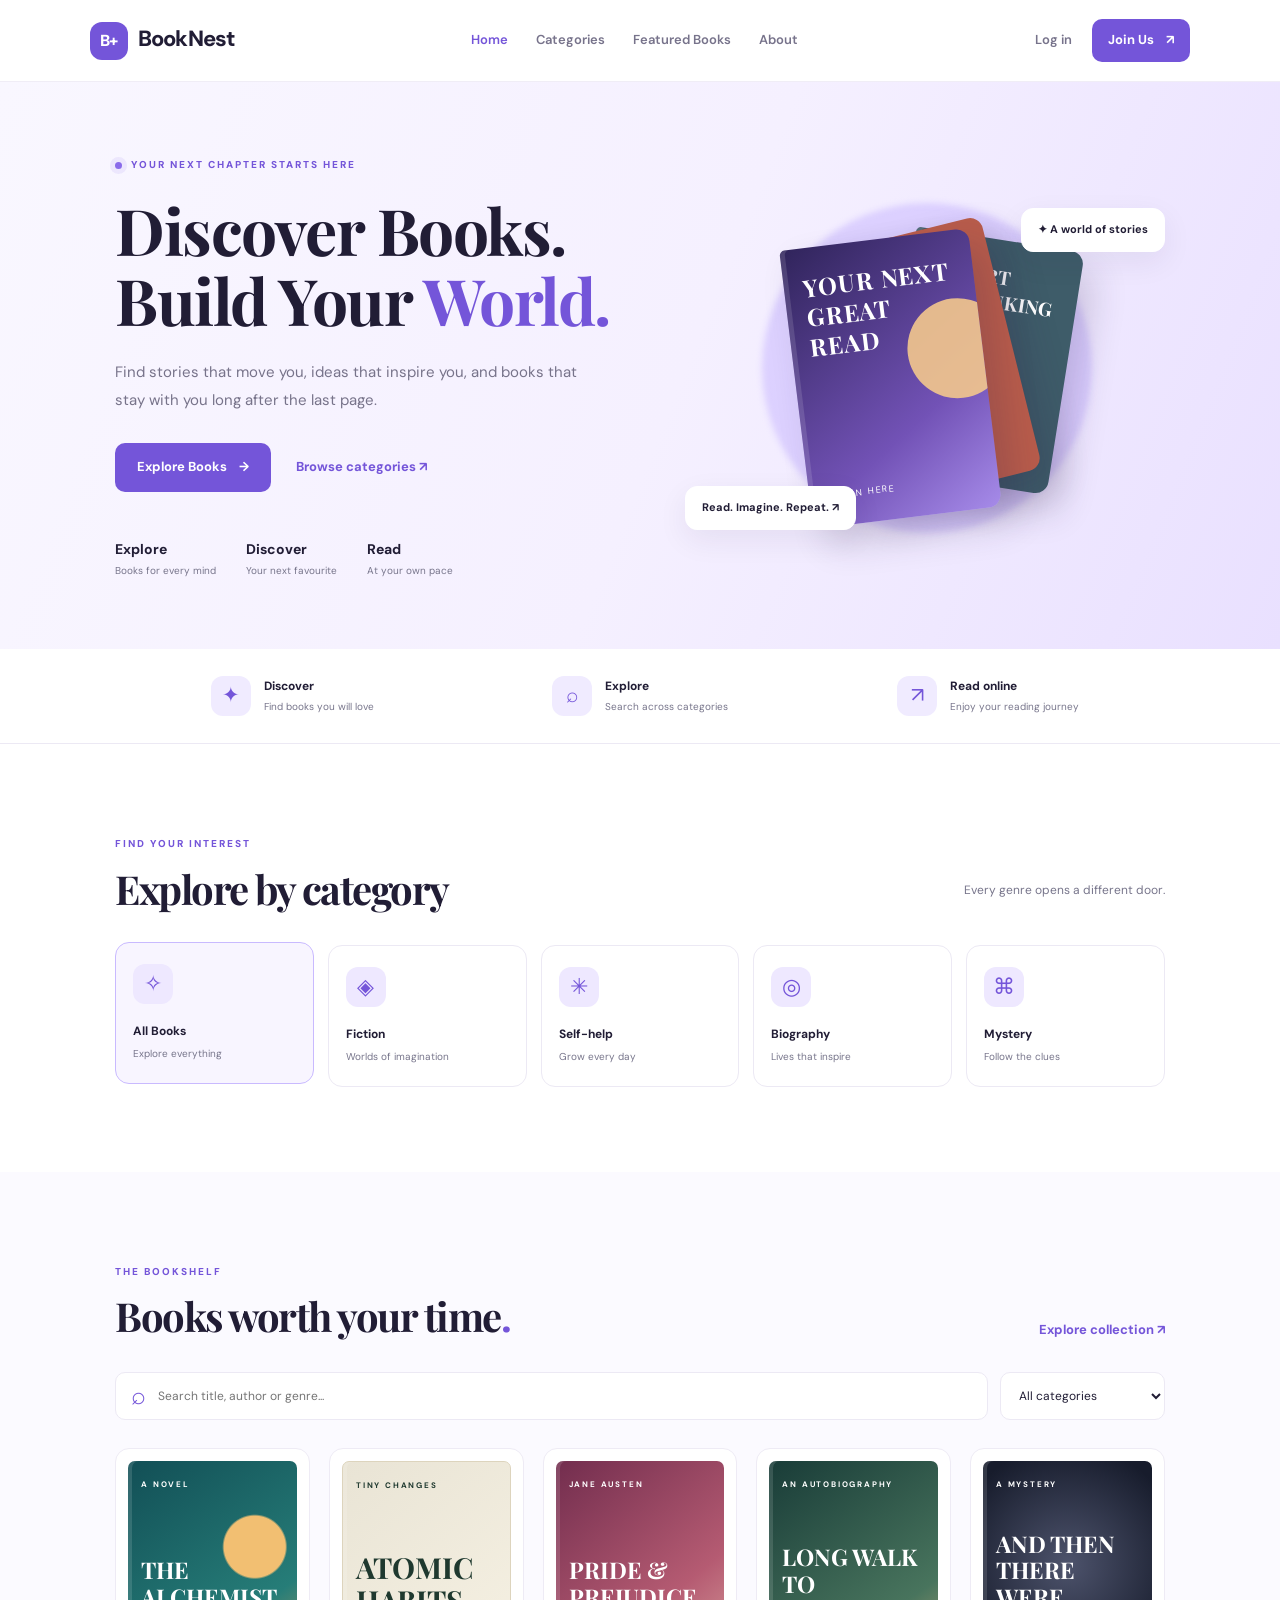
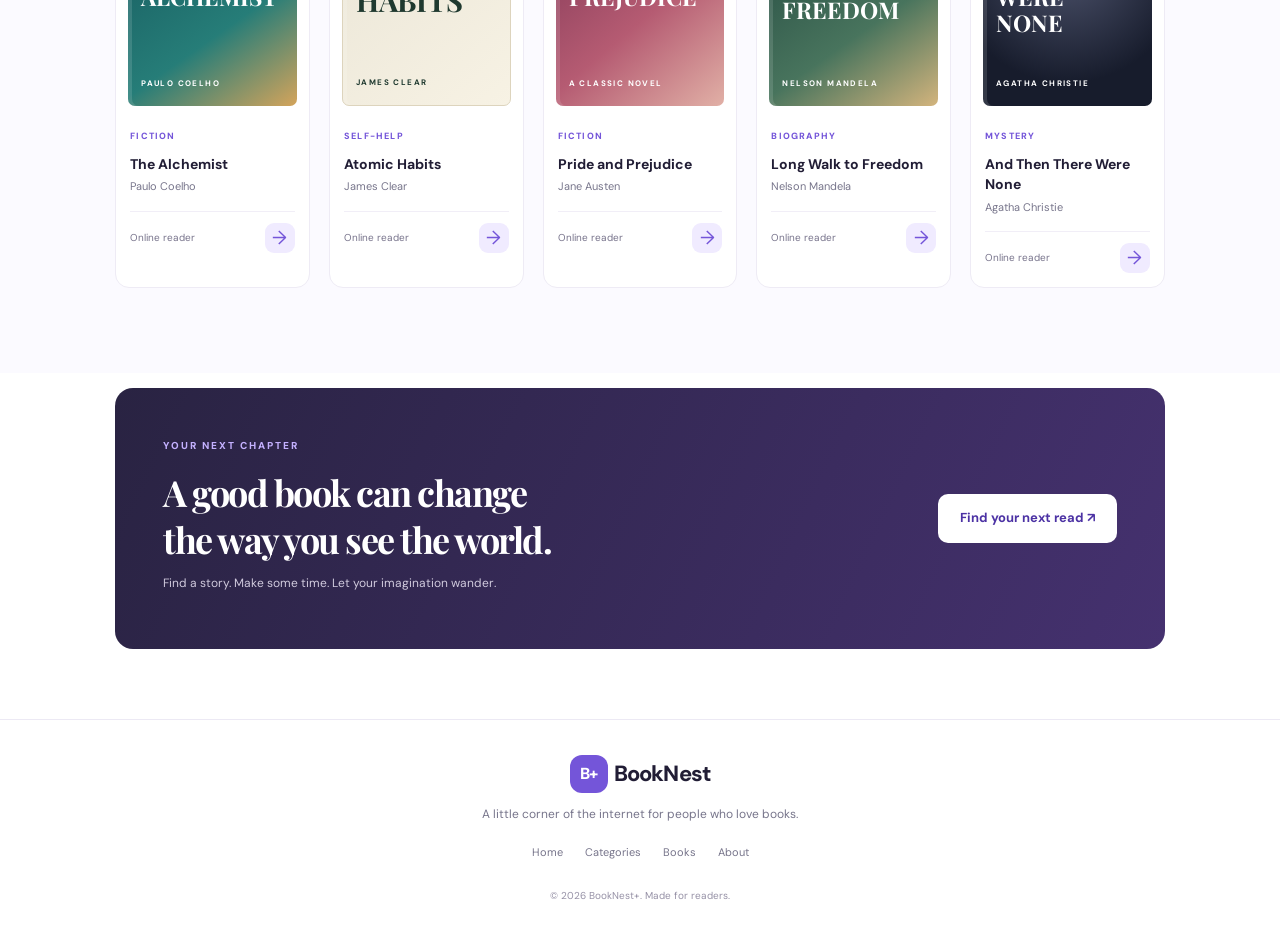
==== index.html @ 343bbf69 "Update BookNest+ homepage and reader feature" ====
<!DOCTYPE html>
<html lang="en">
<head>
  <meta charset="UTF-8">
  <meta name="viewport" content="width=device-width, initial-scale=1.0">
  <title>BookNest+ | Discover Your Next Book</title>
  <meta name="description" content="Discover books, explore categories and start reading with BookNest+.">
  <link rel="preconnect" href="https://fonts.googleapis.com">
  <link rel="preconnect" href="https://fonts.gstatic.com" crossorigin>
  <link href="https://fonts.googleapis.com/css2?family=DM+Sans:wght@400;500;600;700;800&family=Playfair+Display:wght@600;700;800&display=swap" rel="stylesheet">
  <link rel="stylesheet" href="style.css">
  <script src="script.js" defer></script>
</head>
<body>

<header class="navbar">
  <a class="logo" href="index.html"><span>B+</span> BookNest</a>

  <nav class="nav-links">
    <a class="active" href="#home">Home</a>
    <a href="#categories">Categories</a>
    <a href="#featured">Featured Books</a>
    <a href="#about">About</a>
  </nav>

  <div class="nav-actions">
    <a class="login-link" href="login.html">Log in</a>
    <a class="btn btn-small" href="signup.html">Join Us <span>↗</span></a>
  </div>
</header>

<main>
  <section class="hero" id="home">
    <div class="hero-content">
      <div class="eyebrow"><span class="live-dot"></span> YOUR NEXT CHAPTER STARTS HERE</div>

      <h1>Discover Books.<br>Build Your <span>World.</span></h1>

      <p>Find stories that move you, ideas that inspire you, and books that stay with you long after the last page.</p>

      <div class="hero-actions">
        <a href="#featured" class="btn">Explore Books <span>→</span></a>
        <a href="#categories" class="text-link">Browse categories ↗</a>
      </div>

      <div class="hero-stats">
        <div><strong>Explore</strong><small>Books for every mind</small></div>
        <div><strong>Discover</strong><small>Your next favourite</small></div>
        <div><strong>Read</strong><small>At your own pace</small></div>
      </div>
    </div>

    <div class="hero-art">
      <div class="art-glow"></div>
      <div class="floating-note note-top">✦ A world of stories</div>

      <div class="book-stack">
        <div class="cover cover-back">
          <span>THE ART<br>OF THINKING</span>
          <small>Ideas that change everything</small>
        </div>
        <div class="cover cover-middle">
          <span>THE<br>ALCHEMIST</span>
          <small>Paulo Coelho</small>
        </div>
        <div class="cover cover-front">
          <div class="cover-sun"></div>
          <span>YOUR NEXT<br>GREAT READ</span>
          <small>BEGIN HERE</small>
        </div>
      </div>

      <div class="floating-note note-bottom">Read. Imagine. Repeat. ↗</div>
    </div>
  </section>

  <section class="benefits">
    <div><span class="benefit-icon">✦</span><div><strong>Discover</strong><small>Find books you will love</small></div></div>
    <div><span class="benefit-icon">⌕</span><div><strong>Explore</strong><small>Search across categories</small></div></div>
    <div><span class="benefit-icon">↗</span><div><strong>Read online</strong><small>Enjoy your reading journey</small></div></div>
  </section>

  <section class="section categories-section" id="categories">
    <div class="section-heading">
      <div><span class="section-label">FIND YOUR INTEREST</span><h2>Explore by category</h2></div>
      <p>Every genre opens a different door.</p>
    </div>

    <div class="category-grid">
      <button class="category-card selected" data-category="All">
        <span class="category-symbol">✧</span><strong>All Books</strong><small>Explore everything</small>
      </button>
      <button class="category-card" data-category="Fiction">
        <span class="category-symbol">◈</span><strong>Fiction</strong><small>Worlds of imagination</small>
      </button>
      <button class="category-card" data-category="Self-help">
        <span class="category-symbol">✳</span><strong>Self-help</strong><small>Grow every day</small>
      </button>
      <button class="category-card" data-category="Biography">
        <span class="category-symbol">◎</span><strong>Biography</strong><small>Lives that inspire</small>
      </button>
      <button class="category-card" data-category="Mystery">
        <span class="category-symbol">⌘</span><strong>Mystery</strong><small>Follow the clues</small>
      </button>
    </div>
  </section>

  <section class="section featured-section" id="featured">
    <div class="section-heading">
      <div><span class="section-label">THE BOOKSHELF</span><h2>Books worth your time<span class="purple-dot">.</span></h2></div>
      <a class="text-link" href="#featured">Explore collection ↗</a>
    </div>

    <div class="toolbar">
      <label class="search-box">
        <span>⌕</span>
        <input id="bookSearch" type="search" placeholder="Search title, author or genre...">
      </label>
      <select id="categorySelect" aria-label="Filter books by category">
        <option value="All">All categories</option>
        <option value="Fiction">Fiction</option>
        <option value="Self-help">Self-help</option>
        <option value="Biography">Biography</option>
        <option value="Mystery">Mystery</option>
      </select>
    </div>

    <div class="book-grid" id="bookGrid">

      <article class="book-card" data-title="The Alchemist" data-author="Paulo Coelho" data-category="Fiction">
        <a class="book-cover cover-alchemist" href="reader/reader.html?id=alchemist">
          <span class="cover-kicker">A NOVEL</span><span class="cover-title">THE<br>ALCHEMIST</span><span class="cover-author">PAULO COELHO</span>
        </a>
        <div class="book-info"><span class="book-category">FICTION</span><h3>The Alchemist</h3><p>Paulo Coelho</p><div class="book-bottom"><span class="read-label">Online reader</span><a class="read-btn" href="reader/reader.html?id=alchemist" aria-label="Read The Alchemist">→</a></div></div>
      </article>

      <article class="book-card" data-title="Atomic Habits" data-author="James Clear" data-category="Self-help">
        <a class="book-cover cover-atomic" href="reader/reader.html?id=atomic-habits">
          <span class="cover-kicker">TINY CHANGES</span><span class="cover-title">ATOMIC<br>HABITS</span><span class="cover-author">JAMES CLEAR</span>
        </a>
        <div class="book-info"><span class="book-category">SELF-HELP</span><h3>Atomic Habits</h3><p>James Clear</p><div class="book-bottom"><span class="read-label">Online reader</span><a class="read-btn" href="reader/reader.html?id=atomic-habits" aria-label="Read Atomic Habits">→</a></div></div>
      </article>

      <article class="book-card" data-title="Pride and Prejudice" data-author="Jane Austen" data-category="Fiction">
        <a class="book-cover cover-pride" href="reader/reader.html?id=pride-and-prejudice">
          <span class="cover-kicker">JANE AUSTEN</span><span class="cover-title">PRIDE &<br>PREJUDICE</span><span class="cover-author">A CLASSIC NOVEL</span>
        </a>
        <div class="book-info"><span class="book-category">FICTION</span><h3>Pride and Prejudice</h3><p>Jane Austen</p><div class="book-bottom"><span class="read-label">Online reader</span><a class="read-btn" href="reader/reader.html?id=pride-and-prejudice" aria-label="Read Pride and Prejudice">→</a></div></div>
      </article>

      <article class="book-card" data-title="Long Walk to Freedom" data-author="Nelson Mandela" data-category="Biography">
        <a class="book-cover cover-freedom" href="reader/reader.html?id=long-walk-to-freedom">
          <span class="cover-kicker">AN AUTOBIOGRAPHY</span><span class="cover-title">LONG WALK<br>TO FREEDOM</span><span class="cover-author">NELSON MANDELA</span>
        </a>
        <div class="book-info"><span class="book-category">BIOGRAPHY</span><h3>Long Walk to Freedom</h3><p>Nelson Mandela</p><div class="book-bottom"><span class="read-label">Online reader</span><a class="read-btn" href="reader/reader.html?id=long-walk-to-freedom" aria-label="Read Long Walk to Freedom">→</a></div></div>
      </article>

      <article class="book-card" data-title="And Then There Were None" data-author="Agatha Christie" data-category="Mystery">
        <a class="book-cover cover-mystery" href="reader/reader.html?id=and-then-there-were-none">
          <span class="cover-kicker">A MYSTERY</span><span class="cover-title">AND THEN<br>THERE WERE<br>NONE</span><span class="cover-author">AGATHA CHRISTIE</span>
        </a>
        <div class="book-info"><span class="book-category">MYSTERY</span><h3>And Then There Were None</h3><p>Agatha Christie</p><div class="book-bottom"><span class="read-label">Online reader</span><a class="read-btn" href="reader/reader.html?id=and-then-there-were-none" aria-label="Read And Then There Were None">→</a></div></div>
      </article>

    </div>
    <p class="empty-message" id="emptyMessage" hidden>No books found. Try another search.</p>
  </section>

  <section class="cta-section" id="about">
    <div><span class="section-label">YOUR NEXT CHAPTER</span><h2>A good book can change<br>the way you see the world.</h2><p>Find a story. Make some time. Let your imagination wander.</p></div>
    <a href="#featured" class="btn btn-light">Find your next read ↗</a>
  </section>
</main>

<footer class="footer">
  <a class="logo footer-logo" href="index.html"><span>B+</span> BookNest</a>
  <p>A little corner of the internet for people who love books.</p>
  <div class="footer-links"><a href="#home">Home</a><a href="#categories">Categories</a><a href="#featured">Books</a><a href="#about">About</a></div>
  <small>© 2026 BookNest+. Made for readers.</small>
</footer>

</body>
</html>
---- style.css ----
:root {
  --ink: #211d35;
  --muted: #77758b;
  --purple: #7455d9;
  --purple-dark: #4c32a4;
  --lavender: #f0ebff;
  --paper: #fbfaff;
  --white: #fff;
  --line: #ece9f4;
  --navy: #24203e;
}

* { box-sizing: border-box; }
html { scroll-behavior: smooth; scroll-padding-top: 85px; }
body {
  margin: 0;
  font-family: "DM Sans", sans-serif;
  color: var(--ink);
  background: var(--white);
  line-height: 1.6;
}
a { color: inherit; text-decoration: none; }
button, input, select { font: inherit; }
button, a { -webkit-tap-highlight-color: transparent; }

.navbar {
  height: 82px;
  display: flex;
  align-items: center;
  justify-content: space-between;
  padding: 0 7%;
  gap: 24px;
  background: rgba(255,255,255,.96);
  border-bottom: 1px solid #f0edf6;
  position: sticky;
  top: 0;
  z-index: 10;
  backdrop-filter: blur(15px);
}
.logo {
  font-size: 22px;
  font-weight: 800;
  letter-spacing: -.8px;
  white-space: nowrap;
}
.logo span {
  display: inline-grid;
  place-items: center;
  background: var(--purple);
  color: white;
  width: 38px;
  height: 38px;
  border-radius: 12px;
  margin-right: 6px;
  font-size: 16px;
}
.nav-links, .nav-actions { display: flex; align-items: center; gap: 28px; }
.nav-links a, .login-link {
  font-size: 13px;
  color: #77738b;
  font-weight: 600;
  transition: color .2s;
}
.nav-links a:hover, .nav-links a.active, .login-link:hover { color: var(--purple); }
.nav-actions { gap: 20px; }

.btn {
  display: inline-flex;
  align-items: center;
  justify-content: center;
  gap: 12px;
  padding: 14px 22px;
  border: 0;
  border-radius: 10px;
  background: var(--purple);
  color: white;
  font-weight: 700;
  font-size: 13px;
  transition: transform .2s, background .2s, box-shadow .2s;
  cursor: pointer;
}
.btn:hover { background: var(--purple-dark); transform: translateY(-2px); box-shadow: 0 8px 24px #7455d933; }
.btn-small { padding: 11px 16px; }

.hero {
  background: linear-gradient(112deg, #f9f7ff 0%, #f5f0ff 53%, #e9e0ff 100%);
  padding: 75px 9% 70px;
  display: grid;
  grid-template-columns: 1.05fr .95fr;
  align-items: center;
  gap: 50px;
  min-height: 530px;
  overflow: hidden;
}
.hero-content { max-width: 590px; }
.eyebrow, .section-label {
  color: var(--purple);
  font-size: 10px;
  font-weight: 800;
  letter-spacing: 2px;
}
.eyebrow { display: flex; align-items: center; gap: 9px; }
.live-dot { width: 7px; height: 7px; background: #8a6bea; border-radius: 50%; box-shadow: 0 0 0 5px #8a6bea1c; }
h1, h2 { font-family: "Playfair Display", Georgia, serif; letter-spacing: -1.5px; }
.hero h1 { font-size: clamp(42px, 5vw, 68px); line-height: 1.1; margin: 22px 0; }
.hero h1 span { color: var(--purple); }
.hero-content > p { max-width: 470px; color: #77738a; font-size: 15px; line-height: 1.9; }
.hero-actions { display: flex; align-items: center; gap: 25px; margin-top: 28px; flex-wrap: wrap; }
.text-link { color: var(--purple); font-weight: 700; font-size: 13px; }
.text-link:hover { color: var(--purple-dark); }
.hero-stats { display: flex; gap: 30px; margin-top: 46px; }
.hero-stats div { display: flex; flex-direction: column; gap: 3px; }
.hero-stats strong { font-size: 14px; }
.hero-stats small { color: var(--muted); font-size: 10px; }

.hero-art { min-height: 370px; position: relative; display: grid; place-items: center; }
.art-glow { position: absolute; width: 330px; height: 330px; background: #c6b4ff80; border-radius: 50%; filter: blur(3px); }
.book-stack { position: relative; width: 280px; height: 300px; transform: rotate(-4deg); }
.cover {
  position: absolute;
  border-radius: 5px 13px 13px 5px;
  box-shadow: 14px 18px 35px #30204c30, inset 5px 0 #ffffff20;
  display: flex;
  flex-direction: column;
  justify-content: space-between;
  padding: 24px 19px;
  color: white;
  overflow: hidden;
}
.cover-back { background: #3e5c69; width: 170px; height: 245px; top: 24px; left: 110px; transform: rotate(13deg); }
.cover-middle { background: #b85c4b; width: 180px; height: 260px; top: 15px; left: 47px; transform: rotate(-10deg); }
.cover-front {
  background: linear-gradient(145deg,#30245b,#7252b6 65%,#a68be9);
  width: 190px; height: 280px; top: 18px; left: 8px;
  transform: rotate(-3deg);
}
.cover-front span { z-index: 1; font: 700 24px/1.25 "Playfair Display",serif; letter-spacing: 1px; }
.cover-front small { z-index: 1; letter-spacing: 2px; font-size: 8px; }
.cover-middle span, .cover-back span { font: 700 19px/1.3 "Playfair Display",serif; }
.cover small { font-size: 9px; }
.cover-sun { position: absolute; width: 100px; height: 100px; border-radius: 50%; background: #f3c78d; right: -25px; top: 68px; opacity: .9; }
.floating-note { position: absolute; z-index: 2; padding: 12px 16px; background: white; border: 1px solid #ffffff; border-radius: 12px; box-shadow: 0 10px 30px #2c1d4c12; color: var(--ink); font-size: 11px; font-weight: 700; }
.note-top { top: 25px; right: 0; }
.note-bottom { bottom: 23px; left: -5px; }

.benefits { display: grid; grid-template-columns: repeat(3,1fr); padding: 27px 10%; border-bottom: 1px solid var(--line); gap: 20px; }
.benefits > div { display: flex; align-items: center; justify-content: center; gap: 13px; }
.benefit-icon { width: 40px; height: 40px; display: grid; place-items: center; border-radius: 12px; background: var(--lavender); color: var(--purple); font-size: 21px; }
.benefits strong, .benefits small { display: block; }
.benefits strong { font-size: 12px; }
.benefits small { color: var(--muted); font-size: 10px; margin-top: 3px; }

.section { padding: 85px 9%; }
.section-heading { display: flex; justify-content: space-between; align-items: end; gap: 20px; margin-bottom: 32px; }
.section-heading h2 { font-size: clamp(29px, 3.5vw, 40px); line-height: 1.2; margin: 10px 0 0; }
.section-heading > p { color: var(--muted); font-size: 12px; }
.category-grid { display: grid; grid-template-columns: repeat(5,minmax(0,1fr)); gap: 14px; }
.category-card { text-align: left; border: 1px solid var(--line); background: white; padding: 21px 17px; border-radius: 14px; cursor: pointer; transition: .2s; color: var(--ink); }
.category-card:hover, .category-card.selected { border-color: #c9baff; background: #f8f5ff; transform: translateY(-3px); }
.category-symbol { display: grid; place-items: center; width: 40px; height: 40px; border-radius: 12px; background: #eee8ff; color: var(--purple); font-size: 22px; margin-bottom: 18px; }
.category-card strong, .category-card small { display: block; }
.category-card strong { font-size: 12px; }
.category-card small { font-size: 10px; color: var(--muted); margin-top: 5px; }

.featured-section { background: var(--paper); }
.purple-dot { color: var(--purple); }
.toolbar { display: flex; gap: 12px; margin-bottom: 28px; }
.search-box { flex: 1; display: flex; align-items: center; gap: 10px; background: white; border: 1px solid var(--line); border-radius: 10px; padding: 0 15px; min-height: 48px; }
.search-box span { font-size: 25px; color: var(--purple); }
.search-box input { width: 100%; border: 0; outline: none; background: transparent; color: var(--ink); font-size: 12px; }
.toolbar select { min-width: 165px; border: 1px solid var(--line); background: white; border-radius: 10px; padding: 0 14px; color: var(--ink); outline-color: var(--purple); font-size: 12px; }
.book-grid { display: grid; grid-template-columns: repeat(5,minmax(0,1fr)); gap: 19px; }
.book-card { min-width: 0; background: white; border: 1px solid #eeebf5; border-radius: 14px; overflow: hidden; transition: transform .25s, box-shadow .25s; }
.book-card:hover { transform: translateY(-5px); box-shadow: 0 16px 35px #30204c10; }
.book-cover { display: flex; flex-direction: column; justify-content: space-between; height: 245px; margin: 12px 12px 0; border-radius: 7px; padding: 17px 13px; color: white; box-shadow: inset 4px 0 #ffffff20; overflow: hidden; transition: transform .2s; }
.book-cover:hover { transform: scale(1.015); }
.cover-kicker { font-size: 8px; letter-spacing: 1.8px; font-weight: 700; }
.cover-title { font: 700 23px/1.15 "Playfair Display",Georgia,serif; overflow-wrap: anywhere; }
.cover-author { font-size: 8px; letter-spacing: 1.4px; font-weight: 700; }
.cover-alchemist { background: radial-gradient(circle at 75% 35%,#f2bf72 0 15%,transparent 16%),linear-gradient(145deg,#124f56,#267d78 65%,#d4a45b); }
.cover-atomic { background: linear-gradient(140deg,#e9e4d5,#f7f2e4); color: #1f392f; border: 1px solid #ddd4bd; }
.cover-atomic .cover-title { font-size: 29px; }
.cover-pride { background: linear-gradient(140deg,#722d4e,#b55b72 60%,#e1b0a6); }
.cover-freedom { background: linear-gradient(145deg,#193c38,#48745d 65%,#d3b47d); }
.cover-mystery { background: radial-gradient(circle at 50% 42%,#4d536c,#171c2c 72%); }
.book-info { padding: 15px 14px 14px; }
.book-category { color: var(--purple); font-size: 9px; font-weight: 800; letter-spacing: 1.2px; }
.book-info h3 { font-size: 14px; line-height: 1.45; margin: 7px 0 4px; overflow-wrap: anywhere; }
.book-info > p { color: var(--muted); font-size: 11px; margin: 0; }
.book-bottom { display: flex; align-items: center; justify-content: space-between; border-top: 1px solid #f1eef7; margin-top: 15px; padding-top: 11px; gap: 4px; }
.read-label { color: #77738b; font-size: 10px; }
.read-btn { display: grid; place-items: center; width: 30px; height: 30px; border-radius: 9px; background: var(--lavender); color: var(--purple); font-size: 19px; transition: .2s; }
.read-btn:hover { color: white; background: var(--purple); }
.empty-message { text-align: center; color: var(--muted); padding: 35px; }

.cta-section { margin: 15px 9% 70px; padding: 43px 48px; border-radius: 18px; background: linear-gradient(115deg,#292342,#45316f); color: white; display: flex; justify-content: space-between; align-items: center; gap: 25px; }
.cta-section .section-label { color: #c4b1ff; }
.cta-section h2 { font-size: clamp(26px,3vw,36px); line-height: 1.3; margin: 12px 0; }
.cta-section p { color: #d0cadd; font-size: 12px; }
.btn-light { background: white; color: var(--purple-dark); white-space: nowrap; }
.btn-light:hover { background: #eee8ff; color: var(--purple-dark); }

.footer { text-align: center; padding: 35px 7% 25px; border-top: 1px solid var(--line); }
.footer-logo { display: inline-flex; align-items: center; }
.footer p { color: var(--muted); font-size: 12px; }
.footer-links { display: flex; justify-content: center; gap: 22px; flex-wrap: wrap; margin: 20px 0; }
.footer-links a { font-size: 11px; color: var(--muted); }
.footer-links a:hover { color: var(--purple); }
.footer > small { font-size: 10px; color: #9691a6; }

@media (max-width: 1050px) {
  .navbar { padding: 0 4%; }
  .nav-links { gap: 14px; }
  .hero { padding-left: 6%; padding-right: 6%; }
  .section { padding-left: 6%; padding-right: 6%; }
  .book-grid { grid-template-columns: repeat(3,minmax(0,1fr)); }
  .category-grid { grid-template-columns: repeat(3,minmax(0,1fr)); }
}
@media (max-width: 700px) {
  .navbar { min-height: 70px; height: auto; padding: 13px 5%; flex-wrap: wrap; gap: 12px; }
  .logo { font-size: 19px; }
  .logo span { width: 32px; height: 32px; }
  .nav-links { order: 3; width: 100%; overflow-x: auto; gap: 20px; padding: 5px 0; }
  .nav-links a { white-space: nowrap; font-size: 12px; }
  .nav-actions { margin-left: auto; gap: 12px; }
  .login-link { font-size: 12px; }
  .btn-small { padding: 9px 12px; }
  .hero { grid-template-columns: 1fr; padding: 53px 6% 38px; gap: 10px; }
  .hero h1 { font-size: clamp(42px,11vw,59px); }
  .hero-content > p { font-size: 14px; }
  .hero-stats { gap: 20px; margin-top: 34px; }
  .hero-stats small { max-width: 100px; }
  .hero-art { min-height: 320px; }
  .book-stack { transform: scale(.88) rotate(-4deg); }
  .note-top { right: 0; }
  .benefits { grid-template-columns: 1fr; padding: 23px 8%; gap: 17px; }
  .benefits > div { justify-content: flex-start; }
  .section { padding: 57px 5%; }
  .section-heading { align-items: flex-start; flex-direction: column; gap: 10px; }
  .section-heading h2 { font-size: 31px; }
  .category-grid { grid-template-columns: repeat(2,minmax(0,1fr)); gap: 10px; }
  .category-card { padding: 16px 12px; }
  .toolbar { flex-direction: column; }
  .toolbar select { height: 45px; }
  .book-grid { grid-template-columns: repeat(2,minmax(0,1fr)); gap: 12px; }
  .book-cover { height: 225px; margin: 8px 8px 0; padding: 13px 10px; }
  .cover-title { font-size: 20px; }
  .cover-atomic .cover-title { font-size: 25px; }
  .book-info { padding: 12px 10px; }
  .book-info h3 { font-size: 12px; }
  .read-label { font-size: 9px; }
  .cta-section { margin: 0 5% 45px; padding: 28px 22px; flex-direction: column; align-items: flex-start; }
}
@media (max-width: 360px) {
  .book-cover { height: 195px; }
  .cover-title { font-size: 17px; }
  .cover-atomic .cover-title { font-size: 21px; }
}
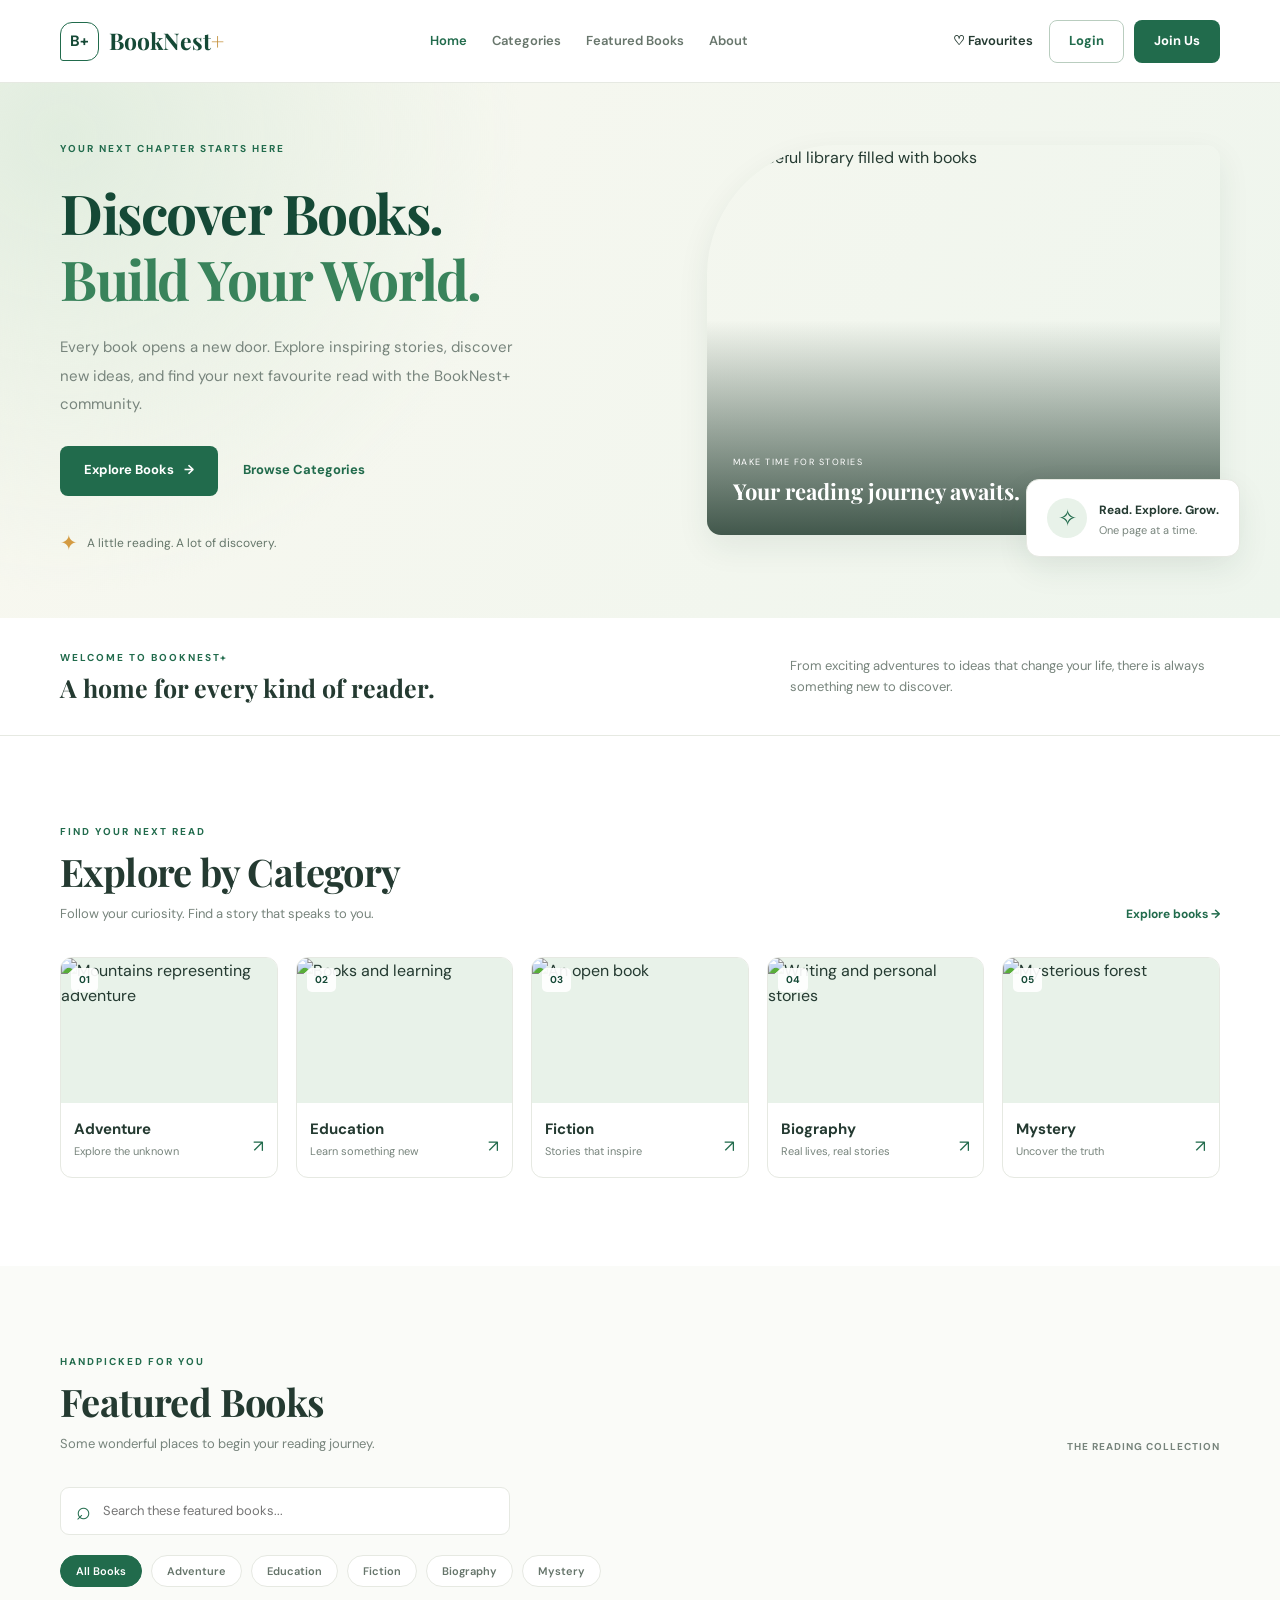
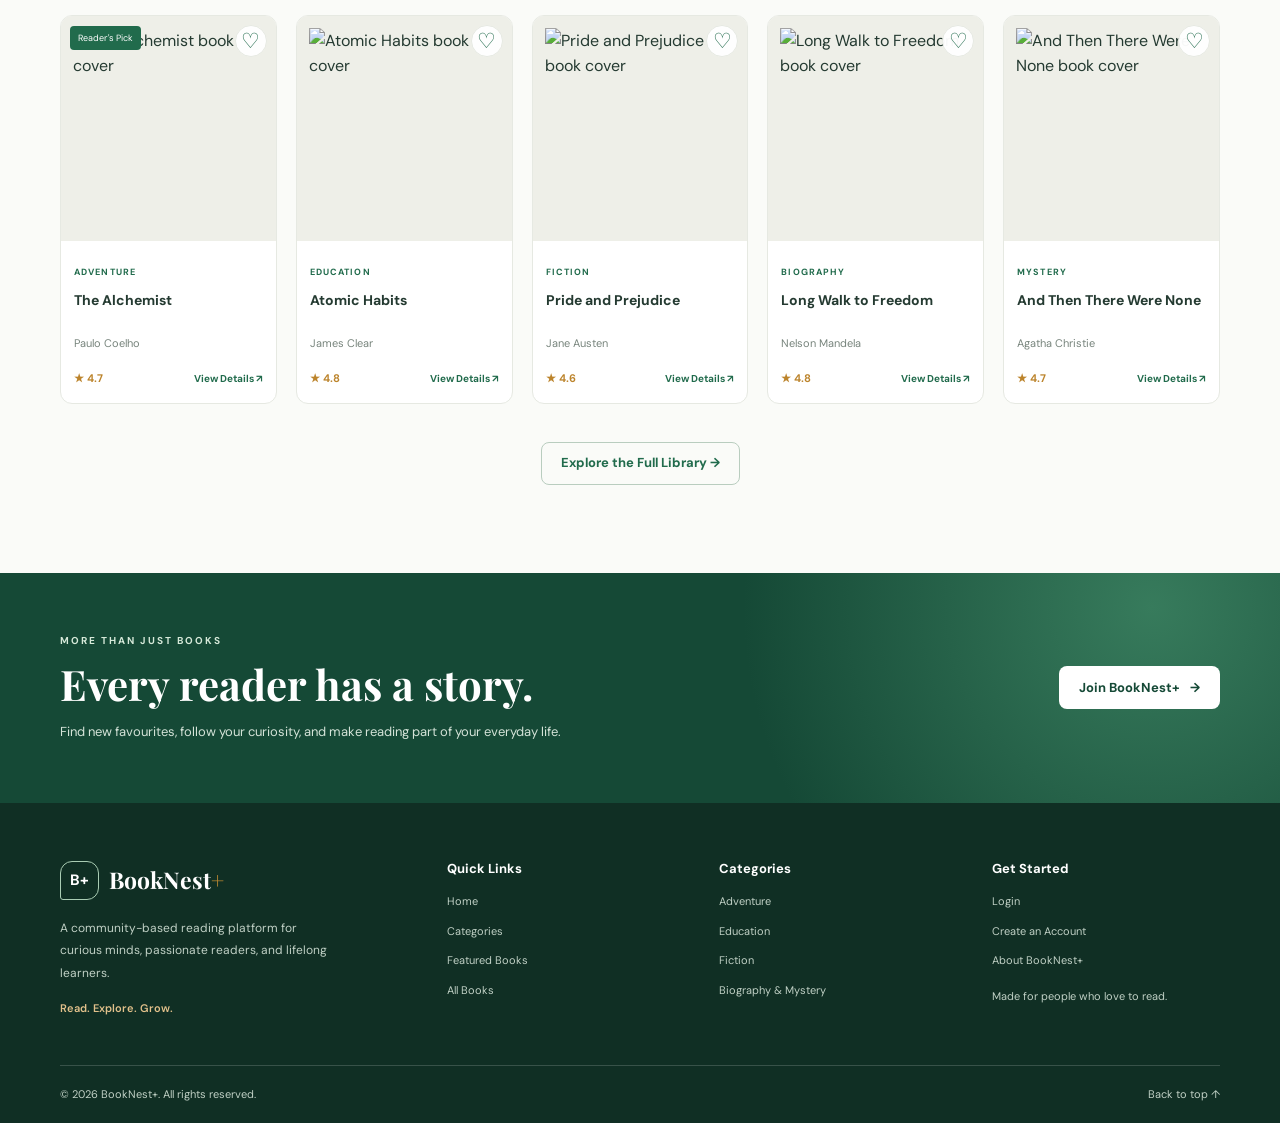
==== commit f3563cfb: "Trying to integrate API into homepage." ====
--- a/index.html
+++ b/index.html
@@ -4,181 +4,488 @@
 <head>
   <meta charset="UTF-8">
   <meta name="viewport" content="width=device-width, initial-scale=1.0">
+
   <title>BookNest+ | Discover Your Next Book</title>
-  <meta name="description" content="Discover books, explore categories and start reading with BookNest+.">
+
+  <meta name="description"
+    content="Discover books, explore categories, and find your next favourite read at BookNest+.">
+
   <link rel="preconnect" href="https://fonts.googleapis.com">
   <link rel="preconnect" href="https://fonts.gstatic.com" crossorigin>
-  <link href="https://fonts.googleapis.com/css2?family=DM+Sans:wght@400;500;600;700;800&family=Playfair+Display:wght@600;700;800&display=swap" rel="stylesheet">
+
+  <link href="https://fonts.googleapis.com/css2?family=DM+Sans:wght@400;500;600;700&family=Playfair+Display:wght@500;600;700&display=swap"
+    rel="stylesheet">
+
   <link rel="stylesheet" href="style.css">
   <script src="script.js" defer></script>
 </head>
+
 <body>
 
-<header class="navbar">
-  <a class="logo" href="index.html"><span>B+</span> BookNest</a>
-
-  <nav class="nav-links">
-    <a class="active" href="#home">Home</a>
-    <a href="#categories">Categories</a>
-    <a href="#featured">Featured Books</a>
-    <a href="#about">About</a>
-  </nav>
-
-  <div class="nav-actions">
-    <a class="login-link" href="login.html">Log in</a>
-    <a class="btn btn-small" href="signup.html">Join Us <span>↗</span></a>
-  </div>
-</header>
-
-<main>
-  <section class="hero" id="home">
-    <div class="hero-content">
-      <div class="eyebrow"><span class="live-dot"></span> YOUR NEXT CHAPTER STARTS HERE</div>
-
-      <h1>Discover Books.<br>Build Your <span>World.</span></h1>
-
-      <p>Find stories that move you, ideas that inspire you, and books that stay with you long after the last page.</p>
-
-      <div class="hero-actions">
-        <a href="#featured" class="btn">Explore Books <span>→</span></a>
-        <a href="#categories" class="text-link">Browse categories ↗</a>
-      </div>
-
-      <div class="hero-stats">
-        <div><strong>Explore</strong><small>Books for every mind</small></div>
-        <div><strong>Discover</strong><small>Your next favourite</small></div>
-        <div><strong>Read</strong><small>At your own pace</small></div>
-      </div>
+  <!-- NAVIGATION BAR -->
+  <header class="site-header">
+    <nav class="navbar container" aria-label="Main navigation">
+
+      <a href="#home" class="logo">
+        <span class="logo-icon">B+</span>
+        <span>BookNest<span class="logo-plus">+</span></span>
+      </a>
+
+      <button class="menu-toggle" id="menuToggle"
+        aria-label="Toggle navigation" aria-expanded="false">
+        ☰
+      </button>
+
+      <div class="nav-links" id="navLinks">
+        <a href="#home" class="nav-link active">Home</a>
+        <a href="#categories" class="nav-link">Categories</a>
+        <a href="#featured" class="nav-link">Featured Books</a>
+        <a href="#about" class="nav-link">About</a>
+      </div>
+
+      <div class="nav-actions">
+        <a href="#featured" class="wishlist-link">
+          ♡ <span>Favourites</span>
+        </a>
+        <a href="login.html" class="btn btn-outline">Login</a>
+        <a href="signup.html" class="btn btn-primary">Join Us</a>
+      </div>
+
+    </nav>
+  </header>
+
+
+  <main>
+
+    <!-- HERO SECTION -->
+    <section class="hero" id="home">
+      <div class="container hero-grid">
+
+        <div class="hero-content">
+          <span class="eyebrow">
+            YOUR NEXT CHAPTER STARTS HERE
+          </span>
+
+          <h1>
+            Discover Books.<br>
+            <span>Build Your World.</span>
+          </h1>
+
+          <p class="hero-description">
+            Every book opens a new door. Explore inspiring stories,
+            discover new ideas, and find your next favourite read
+            with the BookNest+ community.
+          </p>
+
+          <div class="hero-buttons">
+            <a href="#featured" class="btn btn-primary btn-large">
+              Explore Books <span>→</span>
+            </a>
+
+            <a href="#categories" class="btn btn-text">
+              Browse Categories
+            </a>
+          </div>
+
+          <div class="hero-note">
+            <span class="note-icon">✦</span>
+            A little reading. A lot of discovery.
+          </div>
+        </div>
+
+        <div class="hero-visual">
+          <div class="hero-image">
+            <img
+              src="https://images.unsplash.com/photo-1507842217343-583bb7270b66?auto=format&fit=crop&w=1000&q=85"
+              alt="A peaceful library filled with books"
+            >
+            <div class="image-caption">
+              <span>MAKE TIME FOR STORIES</span>
+              <strong>Your reading journey awaits.</strong>
+            </div>
+          </div>
+
+          <div class="floating-note">
+            <span class="floating-icon">✧</span>
+            <div>
+              <strong>Read. Explore. Grow.</strong>
+              <p>One page at a time.</p>
+            </div>
+          </div>
+        </div>
+
+      </div>
+    </section>
+
+
+    <!-- SMALL INTRODUCTION -->
+    <section class="welcome-strip">
+      <div class="container welcome-inner">
+        <div>
+          <span class="section-kicker">WELCOME TO BOOKNEST+</span>
+          <h2>A home for every kind of reader.</h2>
+        </div>
+
+        <p>
+          From exciting adventures to ideas that change your life,
+          there is always something new to discover.
+        </p>
+      </div>
+    </section>
+
+
+    <!-- CATEGORIES SECTION -->
+    <section class="section categories-section" id="categories">
+      <div class="container">
+
+        <div class="section-heading">
+          <div>
+            <span class="section-kicker">FIND YOUR NEXT READ</span>
+            <h2>Explore by Category</h2>
+            <p>Follow your curiosity. Find a story that speaks to you.</p>
+          </div>
+
+          <a href="#featured" class="text-link">Explore books →</a>
+        </div>
+
+        <div class="category-grid">
+
+          <a href="#featured" class="category-card"
+             data-category-link="Adventure">
+            <div class="category-image adventure-image">
+              <img
+                src="https://images.unsplash.com/photo-1464822759023-fed622ff2c3b?auto=format&fit=crop&w=600&q=80"
+                alt="Mountains representing adventure">
+              <span class="category-number">01</span>
+            </div>
+            <div class="category-info">
+              <h3>Adventure</h3>
+              <p>Explore the unknown</p>
+              <span class="category-arrow">↗</span>
+            </div>
+          </a>
+
+          <a href="#featured" class="category-card"
+             data-category-link="Education">
+            <div class="category-image">
+              <img
+                src="https://images.unsplash.com/photo-1503676260728-1c00da094a0b?auto=format&fit=crop&w=600&q=80"
+                alt="Books and learning">
+              <span class="category-number">02</span>
+            </div>
+            <div class="category-info">
+              <h3>Education</h3>
+              <p>Learn something new</p>
+              <span class="category-arrow">↗</span>
+            </div>
+          </a>
+
+          <a href="#featured" class="category-card"
+             data-category-link="Fiction">
+            <div class="category-image">
+              <img
+                src="https://images.unsplash.com/photo-1519682337058-a94d519337bc?auto=format&fit=crop&w=600&q=80"
+                alt="An open book">
+              <span class="category-number">03</span>
+            </div>
+            <div class="category-info">
+              <h3>Fiction</h3>
+              <p>Stories that inspire</p>
+              <span class="category-arrow">↗</span>
+            </div>
+          </a>
+
+          <a href="#featured" class="category-card"
+             data-category-link="Biography">
+            <div class="category-image">
+              <img
+                src="https://images.unsplash.com/photo-1455390582262-044cdead277a?auto=format&fit=crop&w=600&q=80"
+                alt="Writing and personal stories">
+              <span class="category-number">04</span>
+            </div>
+            <div class="category-info">
+              <h3>Biography</h3>
+              <p>Real lives, real stories</p>
+              <span class="category-arrow">↗</span>
+            </div>
+          </a>
+
+          <a href="#featured" class="category-card"
+             data-category-link="Mystery">
+            <div class="category-image">
+              <img
+                src="https://images.unsplash.com/photo-1518709268805-4e9042af9f23?auto=format&fit=crop&w=600&q=80"
+                alt="Mysterious forest">
+              <span class="category-number">05</span>
+            </div>
+            <div class="category-info">
+              <h3>Mystery</h3>
+              <p>Uncover the truth</p>
+              <span class="category-arrow">↗</span>
+            </div>
+          </a>
+
+        </div>
+      </div>
+    </section>
+
+
+    <!-- FEATURED BOOKS SECTION -->
+    <section class="section featured-section" id="featured">
+      <div class="container">
+
+        <div class="section-heading">
+          <div>
+            <span class="section-kicker">HANDPICKED FOR YOU</span>
+            <h2>Featured Books</h2>
+            <p>Some wonderful places to begin your reading journey.</p>
+          </div>
+          <span class="collection-label">THE READING COLLECTION</span>
+        </div>
+
+        <div class="search-box">
+          <span aria-hidden="true">⌕</span>
+          <input
+            type="search"
+            id="bookSearch"
+            placeholder="Search these featured books..."
+            aria-label="Search featured books">
+        </div>
+
+        <div class="filter-buttons" aria-label="Filter books by category">
+          <button class="filter-btn selected" data-filter="All">All Books</button>
+          <button class="filter-btn" data-filter="Adventure">Adventure</button>
+          <button class="filter-btn" data-filter="Education">Education</button>
+          <button class="filter-btn" data-filter="Fiction">Fiction</button>
+          <button class="filter-btn" data-filter="Biography">Biography</button>
+          <button class="filter-btn" data-filter="Mystery">Mystery</button>
+        </div>
+
+        <div class="book-grid" id="bookGrid">
+
+          <article class="book-card" data-category="Adventure"
+            data-title="the alchemist">
+            <div class="book-cover">
+              <img
+                src="https://covers.openlibrary.org/b/isbn/9780062315007-L.jpg"
+                alt="The Alchemist book cover"
+                loading="lazy">
+              <span class="book-badge">Reader's Pick</span>
+              <button class="heart-btn" aria-label="Add The Alchemist to favourites"
+                aria-pressed="false">♡</button>
+            </div>
+            <div class="book-info">
+              <span class="book-category">ADVENTURE</span>
+              <h3>The Alchemist</h3>
+              <p class="book-author">Paulo Coelho</p>
+              <div class="book-bottom">
+                <span class="rating">★ 4.7</span>
+                <button class="details-btn" data-title="The Alchemist"
+                  data-author="Paulo Coelho"
+                  data-description="A young shepherd travels in search of a treasure and discovers lessons about dreams, courage, and the journey itself.">View Details ↗</button>
+              </div>
+            </div>
+          </article>
+
+          <article class="book-card" data-category="Education"
+            data-title="atomic habits">
+            <div class="book-cover">
+              <img
+                src="https://covers.openlibrary.org/b/isbn/9780735211292-L.jpg"
+                alt="Atomic Habits book cover"
+                loading="lazy">
+              <button class="heart-btn" aria-label="Add Atomic Habits to favourites"
+                aria-pressed="false">♡</button>
+            </div>
+            <div class="book-info">
+              <span class="book-category">EDUCATION</span>
+              <h3>Atomic Habits</h3>
+              <p class="book-author">James Clear</p>
+              <div class="book-bottom">
+                <span class="rating">★ 4.8</span>
+                <button class="details-btn" data-title="Atomic Habits"
+                  data-author="James Clear"
+                  data-description="A practical guide to understanding small habits and building better routines through consistent daily improvements.">View Details ↗</button>
+              </div>
+            </div>
+          </article>
+
+          <article class="book-card" data-category="Fiction"
+            data-title="pride and prejudice">
+            <div class="book-cover">
+              <img
+                src="https://covers.openlibrary.org/b/isbn/9780141439518-L.jpg"
+                alt="Pride and Prejudice book cover"
+                loading="lazy">
+              <button class="heart-btn" aria-label="Add Pride and Prejudice to favourites"
+                aria-pressed="false">♡</button>
+            </div>
+            <div class="book-info">
+              <span class="book-category">FICTION</span>
+              <h3>Pride and Prejudice</h3>
+              <p class="book-author">Jane Austen</p>
+              <div class="book-bottom">
+                <span class="rating">★ 4.6</span>
+                <button class="details-btn" data-title="Pride and Prejudice"
+                  data-author="Jane Austen"
+                  data-description="A classic novel exploring love, family, first impressions, and social expectations in nineteenth-century England.">View Details ↗</button>
+              </div>
+            </div>
+          </article>
+
+          <article class="book-card" data-category="Biography"
+            data-title="long walk to freedom">
+            <div class="book-cover">
+              <img
+                src="https://covers.openlibrary.org/b/isbn/9780316548182-L.jpg"
+                alt="Long Walk to Freedom book cover"
+                loading="lazy">
+              <button class="heart-btn" aria-label="Add Long Walk to Freedom to favourites"
+                aria-pressed="false">♡</button>
+            </div>
+            <div class="book-info">
+              <span class="book-category">BIOGRAPHY</span>
+              <h3>Long Walk to Freedom</h3>
+              <p class="book-author">Nelson Mandela</p>
+              <div class="book-bottom">
+                <span class="rating">★ 4.8</span>
+                <button class="details-btn" data-title="Long Walk to Freedom"
+                  data-author="Nelson Mandela"
+                  data-description="Nelson Mandela's autobiography recounts his life, struggle against apartheid, and journey toward freedom and equality.">View Details ↗</button>
+              </div>
+            </div>
+          </article>
+
+          <article class="book-card" data-category="Mystery"
+            data-title="and then there were none">
+            <div class="book-cover">
+              <img
+                src="https://covers.openlibrary.org/b/isbn/9780062073488-L.jpg"
+                alt="And Then There Were None book cover"
+                loading="lazy">
+              <button class="heart-btn" aria-label="Add And Then There Were None to favourites"
+                aria-pressed="false">♡</button>
+            </div>
+            <div class="book-info">
+              <span class="book-category">MYSTERY</span>
+              <h3>And Then There Were None</h3>
+              <p class="book-author">Agatha Christie</p>
+              <div class="book-bottom">
+                <span class="rating">★ 4.7</span>
+                <button class="details-btn" data-title="And Then There Were None"
+                  data-author="Agatha Christie"
+                  data-description="Ten strangers gather on an isolated island, where a mysterious sequence of events creates a tense detective mystery.">View Details ↗</button>
+              </div>
+            </div>
+          </article>
+
+        </div>
+
+        <p class="empty-message" id="emptyMessage" hidden>
+          No matching books found. Try another search.
+        </p>
+
+        <div class="center-action">
+          <a href="books.html" class="btn btn-outline">
+            Explore the Full Library →
+          </a>
+        </div>
+
+      </div>
+    </section>
+
+
+    <!-- COMMUNITY BANNER -->
+    <section class="community-section">
+      <div class="container community-inner">
+        <div>
+          <span class="section-kicker light-kicker">MORE THAN JUST BOOKS</span>
+          <h2>Every reader has a story.</h2>
+          <p>
+            Find new favourites, follow your curiosity, and make
+            reading part of your everyday life.
+          </p>
+        </div>
+
+        <a href="signup.html" class="btn btn-light">
+          Join BookNest+ <span>→</span>
+        </a>
+      </div>
+    </section>
+
+  </main>
+
+
+  <!-- FOOTER -->
+  <footer class="site-footer" id="about">
+    <div class="container">
+
+      <div class="footer-grid">
+
+        <div class="footer-brand">
+          <a href="#home" class="logo footer-logo">
+            <span class="logo-icon">B+</span>
+            <span>BookNest<span class="logo-plus">+</span></span>
+          </a>
+
+          <p>
+            A community-based reading platform for curious minds,
+            passionate readers, and lifelong learners.
+          </p>
+
+          <span class="footer-tagline">Read. Explore. Grow.</span>
+        </div>
+
+        <div class="footer-column">
+          <h3>Quick Links</h3>
+          <a href="#home">Home</a>
+          <a href="#categories">Categories</a>
+          <a href="#featured">Featured Books</a>
+          <a href="books.html">All Books</a>
+        </div>
+
+        <div class="footer-column">
+          <h3>Categories</h3>
+          <a href="#categories">Adventure</a>
+          <a href="#categories">Education</a>
+          <a href="#categories">Fiction</a>
+          <a href="#categories">Biography & Mystery</a>
+        </div>
+
+        <div class="footer-column">
+          <h3>Get Started</h3>
+          <a href="login.html">Login</a>
+          <a href="signup.html">Create an Account</a>
+          <a href="#about">About BookNest+</a>
+          <p class="footer-small">Made for people who love to read.</p>
+        </div>
+
+      </div>
+
+      <div class="footer-bottom">
+        <p>© <span id="currentYear"></span> BookNest+. All rights reserved.</p>
+        <a href="#home">Back to top ↑</a>
+      </div>
+
     </div>
-
-    <div class="hero-art">
-      <div class="art-glow"></div>
-      <div class="floating-note note-top">✦ A world of stories</div>
-
-      <div class="book-stack">
-        <div class="cover cover-back">
-          <span>THE ART<br>OF THINKING</span>
-          <small>Ideas that change everything</small>
-        </div>
-        <div class="cover cover-middle">
-          <span>THE<br>ALCHEMIST</span>
-          <small>Paulo Coelho</small>
-        </div>
-        <div class="cover cover-front">
-          <div class="cover-sun"></div>
-          <span>YOUR NEXT<br>GREAT READ</span>
-          <small>BEGIN HERE</small>
-        </div>
-      </div>
-
-      <div class="floating-note note-bottom">Read. Imagine. Repeat. ↗</div>
-    </div>
-  </section>
-
-  <section class="benefits">
-    <div><span class="benefit-icon">✦</span><div><strong>Discover</strong><small>Find books you will love</small></div></div>
-    <div><span class="benefit-icon">⌕</span><div><strong>Explore</strong><small>Search across categories</small></div></div>
-    <div><span class="benefit-icon">↗</span><div><strong>Read online</strong><small>Enjoy your reading journey</small></div></div>
-  </section>
-
-  <section class="section categories-section" id="categories">
-    <div class="section-heading">
-      <div><span class="section-label">FIND YOUR INTEREST</span><h2>Explore by category</h2></div>
-      <p>Every genre opens a different door.</p>
-    </div>
-
-    <div class="category-grid">
-      <button class="category-card selected" data-category="All">
-        <span class="category-symbol">✧</span><strong>All Books</strong><small>Explore everything</small>
-      </button>
-      <button class="category-card" data-category="Fiction">
-        <span class="category-symbol">◈</span><strong>Fiction</strong><small>Worlds of imagination</small>
-      </button>
-      <button class="category-card" data-category="Self-help">
-        <span class="category-symbol">✳</span><strong>Self-help</strong><small>Grow every day</small>
-      </button>
-      <button class="category-card" data-category="Biography">
-        <span class="category-symbol">◎</span><strong>Biography</strong><small>Lives that inspire</small>
-      </button>
-      <button class="category-card" data-category="Mystery">
-        <span class="category-symbol">⌘</span><strong>Mystery</strong><small>Follow the clues</small>
-      </button>
-    </div>
-  </section>
-
-  <section class="section featured-section" id="featured">
-    <div class="section-heading">
-      <div><span class="section-label">THE BOOKSHELF</span><h2>Books worth your time<span class="purple-dot">.</span></h2></div>
-      <a class="text-link" href="#featured">Explore collection ↗</a>
-    </div>
-
-    <div class="toolbar">
-      <label class="search-box">
-        <span>⌕</span>
-        <input id="bookSearch" type="search" placeholder="Search title, author or genre...">
-      </label>
-      <select id="categorySelect" aria-label="Filter books by category">
-        <option value="All">All categories</option>
-        <option value="Fiction">Fiction</option>
-        <option value="Self-help">Self-help</option>
-        <option value="Biography">Biography</option>
-        <option value="Mystery">Mystery</option>
-      </select>
-    </div>
-
-    <div class="book-grid" id="bookGrid">
-
-      <article class="book-card" data-title="The Alchemist" data-author="Paulo Coelho" data-category="Fiction">
-        <a class="book-cover cover-alchemist" href="reader/reader.html?id=alchemist">
-          <span class="cover-kicker">A NOVEL</span><span class="cover-title">THE<br>ALCHEMIST</span><span class="cover-author">PAULO COELHO</span>
-        </a>
-        <div class="book-info"><span class="book-category">FICTION</span><h3>The Alchemist</h3><p>Paulo Coelho</p><div class="book-bottom"><span class="read-label">Online reader</span><a class="read-btn" href="reader/reader.html?id=alchemist" aria-label="Read The Alchemist">→</a></div></div>
-      </article>
-
-      <article class="book-card" data-title="Atomic Habits" data-author="James Clear" data-category="Self-help">
-        <a class="book-cover cover-atomic" href="reader/reader.html?id=atomic-habits">
-          <span class="cover-kicker">TINY CHANGES</span><span class="cover-title">ATOMIC<br>HABITS</span><span class="cover-author">JAMES CLEAR</span>
-        </a>
-        <div class="book-info"><span class="book-category">SELF-HELP</span><h3>Atomic Habits</h3><p>James Clear</p><div class="book-bottom"><span class="read-label">Online reader</span><a class="read-btn" href="reader/reader.html?id=atomic-habits" aria-label="Read Atomic Habits">→</a></div></div>
-      </article>
-
-      <article class="book-card" data-title="Pride and Prejudice" data-author="Jane Austen" data-category="Fiction">
-        <a class="book-cover cover-pride" href="reader/reader.html?id=pride-and-prejudice">
-          <span class="cover-kicker">JANE AUSTEN</span><span class="cover-title">PRIDE &<br>PREJUDICE</span><span class="cover-author">A CLASSIC NOVEL</span>
-        </a>
-        <div class="book-info"><span class="book-category">FICTION</span><h3>Pride and Prejudice</h3><p>Jane Austen</p><div class="book-bottom"><span class="read-label">Online reader</span><a class="read-btn" href="reader/reader.html?id=pride-and-prejudice" aria-label="Read Pride and Prejudice">→</a></div></div>
-      </article>
-
-      <article class="book-card" data-title="Long Walk to Freedom" data-author="Nelson Mandela" data-category="Biography">
-        <a class="book-cover cover-freedom" href="reader/reader.html?id=long-walk-to-freedom">
-          <span class="cover-kicker">AN AUTOBIOGRAPHY</span><span class="cover-title">LONG WALK<br>TO FREEDOM</span><span class="cover-author">NELSON MANDELA</span>
-        </a>
-        <div class="book-info"><span class="book-category">BIOGRAPHY</span><h3>Long Walk to Freedom</h3><p>Nelson Mandela</p><div class="book-bottom"><span class="read-label">Online reader</span><a class="read-btn" href="reader/reader.html?id=long-walk-to-freedom" aria-label="Read Long Walk to Freedom">→</a></div></div>
-      </article>
-
-      <article class="book-card" data-title="And Then There Were None" data-author="Agatha Christie" data-category="Mystery">
-        <a class="book-cover cover-mystery" href="reader/reader.html?id=and-then-there-were-none">
-          <span class="cover-kicker">A MYSTERY</span><span class="cover-title">AND THEN<br>THERE WERE<br>NONE</span><span class="cover-author">AGATHA CHRISTIE</span>
-        </a>
-        <div class="book-info"><span class="book-category">MYSTERY</span><h3>And Then There Were None</h3><p>Agatha Christie</p><div class="book-bottom"><span class="read-label">Online reader</span><a class="read-btn" href="reader/reader.html?id=and-then-there-were-none" aria-label="Read And Then There Were None">→</a></div></div>
-      </article>
-
-    </div>
-    <p class="empty-message" id="emptyMessage" hidden>No books found. Try another search.</p>
-  </section>
-
-  <section class="cta-section" id="about">
-    <div><span class="section-label">YOUR NEXT CHAPTER</span><h2>A good book can change<br>the way you see the world.</h2><p>Find a story. Make some time. Let your imagination wander.</p></div>
-    <a href="#featured" class="btn btn-light">Find your next read ↗</a>
-  </section>
-</main>
-
-<footer class="footer">
-  <a class="logo footer-logo" href="index.html"><span>B+</span> BookNest</a>
-  <p>A little corner of the internet for people who love books.</p>
-  <div class="footer-links"><a href="#home">Home</a><a href="#categories">Categories</a><a href="#featured">Books</a><a href="#about">About</a></div>
-  <small>© 2026 BookNest+. Made for readers.</small>
-</footer>
+  </footer>
+
+
+  <!-- BOOK DETAILS MODAL -->
+  <dialog class="book-modal" id="bookModal">
+    <button class="modal-close" id="modalClose"
+      aria-label="Close details">×</button>
+
+    <span class="section-kicker">BOOK DETAILS</span>
+    <h2 id="modalTitle">Book Title</h2>
+    <p class="modal-author" id="modalAuthor"></p>
+    <p id="modalDescription"></p>
+    <p class="modal-note">
+      This is a book preview. Full reading functionality will be
+      connected with the Book Reader module.
+    </p>
+    <button class="btn btn-primary" id="modalDone">Done</button>
+  </dialog>
 
 </body>
-</html>
+</html>
--- a/style.css
+++ b/style.css
@@ -1,259 +1,1234 @@
+
+/* ==========================================
+   BOOKNEST+ | COMMON WEBSITE DESIGN
+========================================== */
 
 :root {
-  --ink: #211d35;
-  --muted: #77758b;
-  --purple: #7455d9;
-  --purple-dark: #4c32a4;
-  --lavender: #f0ebff;
-  --paper: #fbfaff;
-  --white: #fff;
-  --line: #ece9f4;
-  --navy: #24203e;
-}
-
-* { box-sizing: border-box; }
-html { scroll-behavior: smooth; scroll-padding-top: 85px; }
+  --green: #216b4c;
+  --green-dark: #154936;
+  --green-light: #e8f2e9;
+  --cream: #f8f6ef;
+  --white: #ffffff;
+  --text: #243a31;
+  --muted: #77847c;
+  --border: #e6e9e2;
+  --gold: #d49b42;
+  --shadow: 0 12px 32px rgba(30, 65, 46, 0.08);
+  --radius: 16px;
+  --heading-font: "Playfair Display", Georgia, serif;
+  --body-font: "DM Sans", Arial, sans-serif;
+}
+
+* {
+  margin: 0;
+  padding: 0;
+  box-sizing: border-box;
+}
+
+html {
+  scroll-behavior: smooth;
+  scroll-padding-top: 90px;
+}
+
 body {
-  margin: 0;
-  font-family: "DM Sans", sans-serif;
-  color: var(--ink);
+  font-family: var(--body-font);
   background: var(--white);
+  color: var(--text);
   line-height: 1.6;
 }
-a { color: inherit; text-decoration: none; }
-button, input, select { font: inherit; }
-button, a { -webkit-tap-highlight-color: transparent; }
+
+body,
+button,
+input {
+  font-family: var(--body-font);
+}
+
+a {
+  color: inherit;
+  text-decoration: none;
+}
+
+button {
+  cursor: pointer;
+}
+
+img {
+  display: block;
+  max-width: 100%;
+}
+
+.container {
+  width: min(1160px, calc(100% - 48px));
+  margin-inline: auto;
+}
+
+.section {
+  padding: 88px 0;
+}
+
+h1,
+h2,
+h3 {
+  line-height: 1.2;
+}
+
+h1,
+h2 {
+  font-family: var(--heading-font);
+}
+
+p {
+  color: var(--muted);
+}
+
+[hidden] {
+  display: none !important;
+}
+
+
+/* NAVBAR */
+
+.site-header {
+  position: sticky;
+  top: 0;
+  z-index: 100;
+  background: rgba(255, 255, 255, 0.96);
+  border-bottom: 1px solid var(--border);
+  backdrop-filter: blur(14px);
+}
 
 .navbar {
-  height: 82px;
+  min-height: 82px;
   display: flex;
   align-items: center;
   justify-content: space-between;
-  padding: 0 7%;
   gap: 24px;
-  background: rgba(255,255,255,.96);
-  border-bottom: 1px solid #f0edf6;
-  position: sticky;
-  top: 0;
-  z-index: 10;
-  backdrop-filter: blur(15px);
-}
+}
+
 .logo {
-  font-size: 22px;
-  font-weight: 800;
-  letter-spacing: -.8px;
-  white-space: nowrap;
-}
-.logo span {
-  display: inline-grid;
-  place-items: center;
-  background: var(--purple);
-  color: white;
-  width: 38px;
-  height: 38px;
-  border-radius: 12px;
-  margin-right: 6px;
-  font-size: 16px;
-}
-.nav-links, .nav-actions { display: flex; align-items: center; gap: 28px; }
-.nav-links a, .login-link {
-  font-size: 13px;
-  color: #77738b;
-  font-weight: 600;
-  transition: color .2s;
-}
-.nav-links a:hover, .nav-links a.active, .login-link:hover { color: var(--purple); }
-.nav-actions { gap: 20px; }
-
-.btn {
   display: inline-flex;
   align-items: center;
+  gap: 10px;
+  color: var(--green-dark);
+  font-family: var(--heading-font);
+  font-size: 23px;
+  font-weight: 700;
+  white-space: nowrap;
+}
+
+.logo-icon {
+  display: grid;
+  place-items: center;
+  width: 39px;
+  height: 39px;
+  border: 1.5px solid var(--green);
+  border-radius: 12px 12px 12px 3px;
+  font-family: var(--body-font);
+  font-size: 15px;
+}
+
+.logo-plus {
+  color: #c18b32;
+}
+
+.nav-links {
+  display: flex;
+  align-items: center;
+  gap: 25px;
+}
+
+.nav-link {
+  font-size: 13px;
+  font-weight: 600;
+  color: #68766c;
+  transition: color 0.2s ease;
+}
+
+.nav-link:hover,
+.nav-link.active {
+  color: var(--green);
+}
+
+.nav-actions {
+  display: flex;
+  align-items: center;
+  gap: 10px;
+}
+
+.wishlist-link {
+  font-size: 13px;
+  font-weight: 600;
+  margin-right: 6px;
+  white-space: nowrap;
+}
+
+.menu-toggle {
+  display: none;
+  border: 0;
+  background: var(--green-light);
+  color: var(--green-dark);
+  border-radius: 9px;
+  padding: 8px 12px;
+  font-size: 22px;
+}
+
+
+/* BUTTONS */
+
+.btn {
+  min-height: 43px;
+  display: inline-flex;
   justify-content: center;
+  align-items: center;
+  gap: 10px;
+  border: 1px solid transparent;
+  border-radius: 8px;
+  padding: 10px 19px;
+  font-size: 13px;
+  font-weight: 700;
+  transition: transform 0.2s ease,
+              background 0.2s ease,
+              color 0.2s ease;
+}
+
+.btn:hover {
+  transform: translateY(-2px);
+}
+
+.btn-primary {
+  background: var(--green);
+  color: var(--white);
+}
+
+.btn-primary:hover {
+  background: var(--green-dark);
+}
+
+.btn-outline {
+  color: var(--green);
+  background: transparent;
+  border-color: #b9cdbf;
+}
+
+.btn-outline:hover {
+  background: var(--green-light);
+}
+
+.btn-text {
+  color: var(--green);
+  padding-inline: 8px;
+}
+
+.btn-large {
+  min-height: 50px;
+  padding-inline: 23px;
+}
+
+.btn-light {
+  color: var(--green-dark);
+  background: var(--white);
+}
+
+.btn-light:hover {
+  background: var(--cream);
+}
+
+
+/* HERO */
+
+.hero {
+  overflow: hidden;
+  background:
+    radial-gradient(circle at 5% 10%, #e1eddf 0, transparent 35%),
+    linear-gradient(120deg, #f9f8f0 0%, #eef5ed 100%);
+}
+
+.hero-grid {
+  min-height: 510px;
+  padding-block: 58px;
+  display: grid;
+  grid-template-columns: 1fr 0.9fr;
+  align-items: center;
+  gap: 55px;
+}
+
+.eyebrow,
+.section-kicker {
+  display: block;
+  color: var(--green);
+  font-size: 10px;
+  font-weight: 700;
+  letter-spacing: 2px;
+}
+
+.hero h1 {
+  margin-top: 22px;
+  font-size: clamp(39px, 4.3vw, 59px);
+  letter-spacing: -1.5px;
+  color: var(--green-dark);
+}
+
+.hero h1 span {
+  color: #39835b;
+}
+
+.hero-description {
+  max-width: 475px;
+  margin-top: 22px;
+  font-size: 15px;
+  line-height: 1.9;
+}
+
+.hero-buttons {
+  display: flex;
+  flex-wrap: wrap;
+  align-items: center;
+  gap: 16px;
+  margin-top: 27px;
+}
+
+.hero-note {
+  display: flex;
+  align-items: center;
+  gap: 9px;
+  margin-top: 31px;
+  font-size: 12px;
+  color: #65766a;
+}
+
+.note-icon {
+  color: var(--gold);
+  font-size: 21px;
+}
+
+.hero-visual {
+  position: relative;
+  padding: 0 0 22px 10px;
+}
+
+.hero-image {
+  position: relative;
+  height: 390px;
+  overflow: hidden;
+  border-radius: 130px 14px 14px 14px;
+  box-shadow: var(--shadow);
+}
+
+.hero-image::after {
+  content: "";
+  position: absolute;
+  inset: 45% 0 0;
+  background: linear-gradient(transparent, rgba(16, 43, 30, 0.78));
+}
+
+.hero-image img {
+  width: 100%;
+  height: 100%;
+  object-fit: cover;
+}
+
+.image-caption {
+  position: absolute;
+  z-index: 1;
+  left: 26px;
+  right: 20px;
+  bottom: 25px;
+  display: grid;
+  gap: 5px;
+  color: var(--white);
+}
+
+.image-caption span {
+  font-size: 9px;
+  letter-spacing: 1.5px;
+}
+
+.image-caption strong {
+  font-family: var(--heading-font);
+  font-size: 22px;
+}
+
+.floating-note {
+  position: absolute;
+  right: -20px;
+  bottom: 0;
+  display: flex;
+  align-items: center;
   gap: 12px;
-  padding: 14px 22px;
+  background: var(--white);
+  padding: 16px 20px;
+  border: 1px solid var(--border);
+  border-radius: 13px;
+  box-shadow: var(--shadow);
+}
+
+.floating-icon {
+  display: grid;
+  place-items: center;
+  width: 40px;
+  height: 40px;
+  border-radius: 50%;
+  background: var(--green-light);
+  color: var(--green);
+  font-size: 23px;
+}
+
+.floating-note strong {
+  font-size: 12px;
+}
+
+.floating-note p {
+  font-size: 11px;
+}
+
+
+/* WELCOME STRIP */
+
+.welcome-strip {
+  border-bottom: 1px solid var(--border);
+}
+
+.welcome-inner {
+  padding-block: 32px;
+  display: flex;
+  justify-content: space-between;
+  align-items: center;
+  gap: 30px;
+}
+
+.welcome-inner h2 {
+  margin-top: 7px;
+  font-size: 25px;
+}
+
+.welcome-inner > p {
+  max-width: 430px;
+  font-size: 13px;
+}
+
+
+/* SECTION HEADINGS */
+
+.section-heading {
+  display: flex;
+  justify-content: space-between;
+  align-items: end;
+  gap: 25px;
+  margin-bottom: 32px;
+}
+
+.section-heading h2 {
+  margin-top: 9px;
+  font-size: clamp(29px, 3vw, 38px);
+  letter-spacing: -0.6px;
+}
+
+.section-heading p {
+  margin-top: 9px;
+  font-size: 13px;
+}
+
+.text-link {
+  color: var(--green);
+  font-size: 12px;
+  font-weight: 700;
+  white-space: nowrap;
+}
+
+.text-link:hover {
+  color: var(--green-dark);
+  text-decoration: underline;
+}
+
+
+/* CATEGORIES */
+
+.category-grid {
+  display: grid;
+  grid-template-columns: repeat(5, minmax(0, 1fr));
+  gap: 18px;
+}
+
+.category-card {
+  overflow: hidden;
+  border: 1px solid var(--border);
+  border-radius: 12px;
+  background: var(--white);
+  transition: transform 0.25s ease, box-shadow 0.25s ease;
+}
+
+.category-card:hover {
+  transform: translateY(-5px);
+  box-shadow: var(--shadow);
+}
+
+.category-image {
+  height: 145px;
+  position: relative;
+  overflow: hidden;
+  background: var(--green-light);
+}
+
+.category-image img {
+  width: 100%;
+  height: 100%;
+  object-fit: cover;
+  transition: transform 0.35s ease;
+}
+
+.category-card:hover .category-image img {
+  transform: scale(1.06);
+}
+
+.category-number {
+  position: absolute;
+  top: 10px;
+  left: 10px;
+  padding: 4px 8px;
+  border-radius: 5px;
+  color: var(--green-dark);
+  background: rgba(255, 255, 255, 0.93);
+  font-size: 10px;
+  font-weight: 700;
+}
+
+.category-info {
+  position: relative;
+  padding: 17px 13px;
+}
+
+.category-info h3 {
+  font-size: 15px;
+  color: var(--text);
+}
+
+.category-info p {
+  margin-top: 5px;
+  font-size: 11px;
+}
+
+.category-arrow {
+  position: absolute;
+  right: 13px;
+  bottom: 17px;
+  color: var(--green);
+  font-size: 17px;
+}
+
+
+/* FEATURED BOOKS */
+
+.featured-section {
+  background: #fafbf8;
+}
+
+.collection-label {
+  color: var(--muted);
+  font-size: 10px;
+  font-weight: 700;
+  letter-spacing: 1px;
+}
+
+.search-box {
+  max-width: 450px;
+  display: flex;
+  align-items: center;
+  gap: 12px;
+  padding: 0 15px;
+  margin-bottom: 20px;
+  border: 1px solid var(--border);
+  border-radius: 9px;
+  background: var(--white);
+}
+
+.search-box > span {
+  font-size: 25px;
+  color: var(--green);
+}
+
+.search-box input {
+  width: 100%;
+  min-height: 46px;
   border: 0;
+  outline: none;
+  color: var(--text);
+  background: transparent;
+  font-size: 13px;
+}
+
+.search-box:focus-within {
+  border-color: var(--green);
+  box-shadow: 0 0 0 3px rgba(33, 107, 76, 0.08);
+}
+
+.filter-buttons {
+  display: flex;
+  flex-wrap: wrap;
+  gap: 9px;
+  margin-bottom: 28px;
+}
+
+.filter-btn {
+  padding: 8px 15px;
+  border: 1px solid var(--border);
+  border-radius: 30px;
+  background: var(--white);
+  color: #66756b;
+  font-size: 11px;
+  font-weight: 600;
+  transition: all 0.2s ease;
+}
+
+.filter-btn:hover,
+.filter-btn.selected {
+  background: var(--green);
+  border-color: var(--green);
+  color: var(--white);
+}
+
+.book-grid {
+  display: grid;
+  grid-template-columns: repeat(5, minmax(0, 1fr));
+  gap: 19px;
+}
+
+.book-card {
+  min-width: 0;
+  overflow: hidden;
+  border: 1px solid var(--border);
+  border-radius: 12px;
+  background: var(--white);
+  transition: transform 0.25s ease, box-shadow 0.25s ease;
+}
+
+.book-card:hover {
+  transform: translateY(-4px);
+  box-shadow: var(--shadow);
+}
+
+.book-cover {
+  position: relative;
+  height: 225px;
+  display: grid;
+  place-items: center;
+  overflow: hidden;
+  background: #eeefe8;
+}
+
+.book-cover > img {
+  width: 100%;
+  height: 100%;
+  object-fit: contain;
+  padding: 12px;
+  transition: transform 0.25s ease;
+}
+
+.book-card:hover .book-cover > img {
+  transform: scale(1.04);
+}
+
+.book-badge {
+  position: absolute;
+  left: 9px;
+  top: 10px;
+  padding: 5px 8px;
+  border-radius: 4px;
+  background: var(--green);
+  color: white;
+  font-size: 9px;
+}
+
+.heart-btn {
+  position: absolute;
+  right: 9px;
+  top: 9px;
+  display: grid;
+  place-items: center;
+  width: 32px;
+  height: 32px;
+  border: 1px solid var(--border);
+  border-radius: 50%;
+  background: rgba(255, 255, 255, 0.96);
+  color: var(--green);
+  font-size: 21px;
+}
+
+.heart-btn[aria-pressed="true"] {
+  background: #fbe9e7;
+  color: #c34c43;
+}
+
+.book-info {
+  padding: 16px 13px;
+}
+
+.book-category {
+  color: var(--green);
+  font-size: 9px;
+  font-weight: 700;
+  letter-spacing: 1.1px;
+}
+
+.book-info h3 {
+  min-height: 40px;
+  margin-top: 8px;
+  font-size: 14px;
+  line-height: 1.45;
+}
+
+.book-author {
+  margin-top: 5px;
+  font-size: 11px;
+}
+
+.book-bottom {
+  margin-top: 17px;
+  display: flex;
+  flex-wrap: wrap;
+  align-items: center;
+  justify-content: space-between;
+  gap: 8px;
+}
+
+.rating {
+  color: #bc842c;
+  font-size: 11px;
+  font-weight: 700;
+}
+
+.details-btn {
+  border: 0;
+  background: transparent;
+  color: var(--green);
+  font-size: 10px;
+  font-weight: 700;
+}
+
+.details-btn:hover {
+  text-decoration: underline;
+}
+
+.center-action {
+  display: flex;
+  justify-content: center;
+  margin-top: 38px;
+}
+
+.empty-message {
+  padding: 28px;
+  text-align: center;
+  border: 1px dashed var(--border);
   border-radius: 10px;
-  background: var(--purple);
-  color: white;
+  font-size: 14px;
+}
+
+
+/* COMMUNITY BANNER */
+
+.community-section {
+  padding: 60px 0;
+  background:
+    radial-gradient(circle at 90% 15%, #377b5c 0, transparent 35%),
+    var(--green-dark);
+}
+
+.community-inner {
+  display: flex;
+  justify-content: space-between;
+  align-items: center;
+  gap: 30px;
+}
+
+.light-kicker {
+  color: #d6e9d9;
+}
+
+.community-inner h2 {
+  margin-top: 10px;
+  color: var(--white);
+  font-size: clamp(29px, 4vw, 42px);
+}
+
+.community-inner p {
+  max-width: 520px;
+  margin-top: 12px;
+  color: #d4e3d8;
+  font-size: 13px;
+}
+
+
+/* FOOTER */
+
+.site-footer {
+  padding-top: 58px;
+  background: #102f24;
+  color: #fff;
+}
+
+.footer-grid {
+  display: grid;
+  grid-template-columns: 1.5fr 1fr 1fr 1fr;
+  gap: 45px;
+  padding-bottom: 45px;
+}
+
+.footer-logo {
+  color: var(--white);
+}
+
+.footer-logo .logo-icon {
+  border-color: #aacdb4;
+}
+
+.footer-brand > p {
+  max-width: 270px;
+  margin-top: 17px;
+  color: #c0d0c5;
+  font-size: 12px;
+  line-height: 1.9;
+}
+
+.footer-tagline {
+  display: inline-block;
+  margin-top: 15px;
+  color: #e2c18b;
+  font-size: 11px;
+  font-weight: 600;
+}
+
+.footer-column {
+  display: flex;
+  flex-direction: column;
+  align-items: flex-start;
+  gap: 12px;
+}
+
+.footer-column h3 {
+  margin-bottom: 5px;
+  font-size: 13px;
+}
+
+.footer-column a,
+.footer-small {
+  color: #c0d0c5;
+  font-size: 11px;
+  text-align: left;
+}
+
+.footer-column a:hover,
+.footer-bottom a:hover {
+  color: #fff;
+  text-decoration: underline;
+}
+
+.footer-small {
+  margin-top: 5px;
+  line-height: 1.7;
+}
+
+.footer-bottom {
+  display: flex;
+  justify-content: space-between;
+  gap: 20px;
+  padding: 20px 0;
+  border-top: 1px solid rgba(255, 255, 255, 0.17);
+}
+
+.footer-bottom p,
+.footer-bottom a {
+  color: #c0d0c5;
+  font-size: 11px;
+}
+
+
+/* BOOK DETAILS DIALOG */
+
+.book-modal {
+  width: min(450px, calc(100% - 32px));
+  margin: auto;
+  padding: 34px;
+  border: 1px solid var(--border);
+  border-radius: 16px;
+  color: var(--text);
+  box-shadow: 0 24px 80px rgba(0, 0, 0, 0.2);
+}
+
+.book-modal::backdrop {
+  background: rgba(13, 35, 25, 0.58);
+  backdrop-filter: blur(3px);
+}
+
+.modal-close {
+  float: right;
+  border: 0;
+  background: var(--green-light);
+  color: var(--green-dark);
+  border-radius: 50%;
+  width: 34px;
+  height: 34px;
+  font-size: 23px;
+}
+
+.book-modal h2 {
+  margin-top: 17px;
+  font-size: 30px;
+}
+
+.book-modal > p {
+  margin-top: 15px;
+  font-size: 13px;
+  line-height: 1.8;
+}
+
+.book-modal .modal-author {
+  color: var(--green);
   font-weight: 700;
-  font-size: 13px;
-  transition: transform .2s, background .2s, box-shadow .2s;
-  cursor: pointer;
-}
-.btn:hover { background: var(--purple-dark); transform: translateY(-2px); box-shadow: 0 8px 24px #7455d933; }
-.btn-small { padding: 11px 16px; }
-
-.hero {
-  background: linear-gradient(112deg, #f9f7ff 0%, #f5f0ff 53%, #e9e0ff 100%);
-  padding: 75px 9% 70px;
-  display: grid;
-  grid-template-columns: 1.05fr .95fr;
-  align-items: center;
-  gap: 50px;
-  min-height: 530px;
-  overflow: hidden;
-}
-.hero-content { max-width: 590px; }
-.eyebrow, .section-label {
-  color: var(--purple);
-  font-size: 10px;
-  font-weight: 800;
-  letter-spacing: 2px;
-}
-.eyebrow { display: flex; align-items: center; gap: 9px; }
-.live-dot { width: 7px; height: 7px; background: #8a6bea; border-radius: 50%; box-shadow: 0 0 0 5px #8a6bea1c; }
-h1, h2 { font-family: "Playfair Display", Georgia, serif; letter-spacing: -1.5px; }
-.hero h1 { font-size: clamp(42px, 5vw, 68px); line-height: 1.1; margin: 22px 0; }
-.hero h1 span { color: var(--purple); }
-.hero-content > p { max-width: 470px; color: #77738a; font-size: 15px; line-height: 1.9; }
-.hero-actions { display: flex; align-items: center; gap: 25px; margin-top: 28px; flex-wrap: wrap; }
-.text-link { color: var(--purple); font-weight: 700; font-size: 13px; }
-.text-link:hover { color: var(--purple-dark); }
-.hero-stats { display: flex; gap: 30px; margin-top: 46px; }
-.hero-stats div { display: flex; flex-direction: column; gap: 3px; }
-.hero-stats strong { font-size: 14px; }
-.hero-stats small { color: var(--muted); font-size: 10px; }
-
-.hero-art { min-height: 370px; position: relative; display: grid; place-items: center; }
-.art-glow { position: absolute; width: 330px; height: 330px; background: #c6b4ff80; border-radius: 50%; filter: blur(3px); }
-.book-stack { position: relative; width: 280px; height: 300px; transform: rotate(-4deg); }
-.cover {
-  position: absolute;
-  border-radius: 5px 13px 13px 5px;
-  box-shadow: 14px 18px 35px #30204c30, inset 5px 0 #ffffff20;
-  display: flex;
-  flex-direction: column;
-  justify-content: space-between;
-  padding: 24px 19px;
-  color: white;
-  overflow: hidden;
-}
-.cover-back { background: #3e5c69; width: 170px; height: 245px; top: 24px; left: 110px; transform: rotate(13deg); }
-.cover-middle { background: #b85c4b; width: 180px; height: 260px; top: 15px; left: 47px; transform: rotate(-10deg); }
-.cover-front {
-  background: linear-gradient(145deg,#30245b,#7252b6 65%,#a68be9);
-  width: 190px; height: 280px; top: 18px; left: 8px;
-  transform: rotate(-3deg);
-}
-.cover-front span { z-index: 1; font: 700 24px/1.25 "Playfair Display",serif; letter-spacing: 1px; }
-.cover-front small { z-index: 1; letter-spacing: 2px; font-size: 8px; }
-.cover-middle span, .cover-back span { font: 700 19px/1.3 "Playfair Display",serif; }
-.cover small { font-size: 9px; }
-.cover-sun { position: absolute; width: 100px; height: 100px; border-radius: 50%; background: #f3c78d; right: -25px; top: 68px; opacity: .9; }
-.floating-note { position: absolute; z-index: 2; padding: 12px 16px; background: white; border: 1px solid #ffffff; border-radius: 12px; box-shadow: 0 10px 30px #2c1d4c12; color: var(--ink); font-size: 11px; font-weight: 700; }
-.note-top { top: 25px; right: 0; }
-.note-bottom { bottom: 23px; left: -5px; }
-
-.benefits { display: grid; grid-template-columns: repeat(3,1fr); padding: 27px 10%; border-bottom: 1px solid var(--line); gap: 20px; }
-.benefits > div { display: flex; align-items: center; justify-content: center; gap: 13px; }
-.benefit-icon { width: 40px; height: 40px; display: grid; place-items: center; border-radius: 12px; background: var(--lavender); color: var(--purple); font-size: 21px; }
-.benefits strong, .benefits small { display: block; }
-.benefits strong { font-size: 12px; }
-.benefits small { color: var(--muted); font-size: 10px; margin-top: 3px; }
-
-.section { padding: 85px 9%; }
-.section-heading { display: flex; justify-content: space-between; align-items: end; gap: 20px; margin-bottom: 32px; }
-.section-heading h2 { font-size: clamp(29px, 3.5vw, 40px); line-height: 1.2; margin: 10px 0 0; }
-.section-heading > p { color: var(--muted); font-size: 12px; }
-.category-grid { display: grid; grid-template-columns: repeat(5,minmax(0,1fr)); gap: 14px; }
-.category-card { text-align: left; border: 1px solid var(--line); background: white; padding: 21px 17px; border-radius: 14px; cursor: pointer; transition: .2s; color: var(--ink); }
-.category-card:hover, .category-card.selected { border-color: #c9baff; background: #f8f5ff; transform: translateY(-3px); }
-.category-symbol { display: grid; place-items: center; width: 40px; height: 40px; border-radius: 12px; background: #eee8ff; color: var(--purple); font-size: 22px; margin-bottom: 18px; }
-.category-card strong, .category-card small { display: block; }
-.category-card strong { font-size: 12px; }
-.category-card small { font-size: 10px; color: var(--muted); margin-top: 5px; }
-
-.featured-section { background: var(--paper); }
-.purple-dot { color: var(--purple); }
-.toolbar { display: flex; gap: 12px; margin-bottom: 28px; }
-.search-box { flex: 1; display: flex; align-items: center; gap: 10px; background: white; border: 1px solid var(--line); border-radius: 10px; padding: 0 15px; min-height: 48px; }
-.search-box span { font-size: 25px; color: var(--purple); }
-.search-box input { width: 100%; border: 0; outline: none; background: transparent; color: var(--ink); font-size: 12px; }
-.toolbar select { min-width: 165px; border: 1px solid var(--line); background: white; border-radius: 10px; padding: 0 14px; color: var(--ink); outline-color: var(--purple); font-size: 12px; }
-.book-grid { display: grid; grid-template-columns: repeat(5,minmax(0,1fr)); gap: 19px; }
-.book-card { min-width: 0; background: white; border: 1px solid #eeebf5; border-radius: 14px; overflow: hidden; transition: transform .25s, box-shadow .25s; }
-.book-card:hover { transform: translateY(-5px); box-shadow: 0 16px 35px #30204c10; }
-.book-cover { display: flex; flex-direction: column; justify-content: space-between; height: 245px; margin: 12px 12px 0; border-radius: 7px; padding: 17px 13px; color: white; box-shadow: inset 4px 0 #ffffff20; overflow: hidden; transition: transform .2s; }
-.book-cover:hover { transform: scale(1.015); }
-.cover-kicker { font-size: 8px; letter-spacing: 1.8px; font-weight: 700; }
-.cover-title { font: 700 23px/1.15 "Playfair Display",Georgia,serif; overflow-wrap: anywhere; }
-.cover-author { font-size: 8px; letter-spacing: 1.4px; font-weight: 700; }
-.cover-alchemist { background: radial-gradient(circle at 75% 35%,#f2bf72 0 15%,transparent 16%),linear-gradient(145deg,#124f56,#267d78 65%,#d4a45b); }
-.cover-atomic { background: linear-gradient(140deg,#e9e4d5,#f7f2e4); color: #1f392f; border: 1px solid #ddd4bd; }
-.cover-atomic .cover-title { font-size: 29px; }
-.cover-pride { background: linear-gradient(140deg,#722d4e,#b55b72 60%,#e1b0a6); }
-.cover-freedom { background: linear-gradient(145deg,#193c38,#48745d 65%,#d3b47d); }
-.cover-mystery { background: radial-gradient(circle at 50% 42%,#4d536c,#171c2c 72%); }
-.book-info { padding: 15px 14px 14px; }
-.book-category { color: var(--purple); font-size: 9px; font-weight: 800; letter-spacing: 1.2px; }
-.book-info h3 { font-size: 14px; line-height: 1.45; margin: 7px 0 4px; overflow-wrap: anywhere; }
-.book-info > p { color: var(--muted); font-size: 11px; margin: 0; }
-.book-bottom { display: flex; align-items: center; justify-content: space-between; border-top: 1px solid #f1eef7; margin-top: 15px; padding-top: 11px; gap: 4px; }
-.read-label { color: #77738b; font-size: 10px; }
-.read-btn { display: grid; place-items: center; width: 30px; height: 30px; border-radius: 9px; background: var(--lavender); color: var(--purple); font-size: 19px; transition: .2s; }
-.read-btn:hover { color: white; background: var(--purple); }
-.empty-message { text-align: center; color: var(--muted); padding: 35px; }
-
-.cta-section { margin: 15px 9% 70px; padding: 43px 48px; border-radius: 18px; background: linear-gradient(115deg,#292342,#45316f); color: white; display: flex; justify-content: space-between; align-items: center; gap: 25px; }
-.cta-section .section-label { color: #c4b1ff; }
-.cta-section h2 { font-size: clamp(26px,3vw,36px); line-height: 1.3; margin: 12px 0; }
-.cta-section p { color: #d0cadd; font-size: 12px; }
-.btn-light { background: white; color: var(--purple-dark); white-space: nowrap; }
-.btn-light:hover { background: #eee8ff; color: var(--purple-dark); }
-
-.footer { text-align: center; padding: 35px 7% 25px; border-top: 1px solid var(--line); }
-.footer-logo { display: inline-flex; align-items: center; }
-.footer p { color: var(--muted); font-size: 12px; }
-.footer-links { display: flex; justify-content: center; gap: 22px; flex-wrap: wrap; margin: 20px 0; }
-.footer-links a { font-size: 11px; color: var(--muted); }
-.footer-links a:hover { color: var(--purple); }
-.footer > small { font-size: 10px; color: #9691a6; }
-
-@media (max-width: 1050px) {
-  .navbar { padding: 0 4%; }
-  .nav-links { gap: 14px; }
-  .hero { padding-left: 6%; padding-right: 6%; }
-  .section { padding-left: 6%; padding-right: 6%; }
-  .book-grid { grid-template-columns: repeat(3,minmax(0,1fr)); }
-  .category-grid { grid-template-columns: repeat(3,minmax(0,1fr)); }
-}
-@media (max-width: 700px) {
-  .navbar { min-height: 70px; height: auto; padding: 13px 5%; flex-wrap: wrap; gap: 12px; }
-  .logo { font-size: 19px; }
-  .logo span { width: 32px; height: 32px; }
-  .nav-links { order: 3; width: 100%; overflow-x: auto; gap: 20px; padding: 5px 0; }
-  .nav-links a { white-space: nowrap; font-size: 12px; }
-  .nav-actions { margin-left: auto; gap: 12px; }
-  .login-link { font-size: 12px; }
-  .btn-small { padding: 9px 12px; }
-  .hero { grid-template-columns: 1fr; padding: 53px 6% 38px; gap: 10px; }
-  .hero h1 { font-size: clamp(42px,11vw,59px); }
-  .hero-content > p { font-size: 14px; }
-  .hero-stats { gap: 20px; margin-top: 34px; }
-  .hero-stats small { max-width: 100px; }
-  .hero-art { min-height: 320px; }
-  .book-stack { transform: scale(.88) rotate(-4deg); }
-  .note-top { right: 0; }
-  .benefits { grid-template-columns: 1fr; padding: 23px 8%; gap: 17px; }
-  .benefits > div { justify-content: flex-start; }
-  .section { padding: 57px 5%; }
-  .section-heading { align-items: flex-start; flex-direction: column; gap: 10px; }
-  .section-heading h2 { font-size: 31px; }
-  .category-grid { grid-template-columns: repeat(2,minmax(0,1fr)); gap: 10px; }
-  .category-card { padding: 16px 12px; }
-  .toolbar { flex-direction: column; }
-  .toolbar select { height: 45px; }
-  .book-grid { grid-template-columns: repeat(2,minmax(0,1fr)); gap: 12px; }
-  .book-cover { height: 225px; margin: 8px 8px 0; padding: 13px 10px; }
-  .cover-title { font-size: 20px; }
-  .cover-atomic .cover-title { font-size: 25px; }
-  .book-info { padding: 12px 10px; }
-  .book-info h3 { font-size: 12px; }
-  .read-label { font-size: 9px; }
-  .cta-section { margin: 0 5% 45px; padding: 28px 22px; flex-direction: column; align-items: flex-start; }
-}
-@media (max-width: 360px) {
-  .book-cover { height: 195px; }
-  .cover-title { font-size: 17px; }
-  .cover-atomic .cover-title { font-size: 21px; }
-}
+}
+
+.book-modal .modal-note {
+  padding: 12px;
+  background: var(--cream);
+  border-radius: 8px;
+  font-size: 11px;
+}
+
+.book-modal > .btn {
+  margin-top: 20px;
+}
+
+
+/* TABLET */
+
+@media (max-width: 1000px) {
+  .navbar {
+    gap: 15px;
+  }
+
+  .nav-links {
+    gap: 14px;
+  }
+
+  .nav-actions {
+    gap: 7px;
+  }
+
+  .wishlist-link span {
+    display: none;
+  }
+
+  .hero-grid {
+    gap: 30px;
+  }
+
+  .hero h1 {
+    font-size: 43px;
+  }
+
+  .category-grid {
+    grid-template-columns: repeat(3, minmax(0, 1fr));
+  }
+
+  .book-grid {
+    grid-template-columns: repeat(3, minmax(0, 1fr));
+  }
+
+  .footer-grid {
+    gap: 25px;
+  }
+}
+
+
+/* MOBILE NAVIGATION */
+
+@media (max-width: 760px) {
+  .container {
+    width: min(100% - 32px, 560px);
+  }
+
+  .section {
+    padding: 62px 0;
+  }
+
+  .navbar {
+    min-height: 70px;
+    position: relative;
+    flex-wrap: wrap;
+    gap: 10px;
+  }
+
+  .logo {
+    font-size: 20px;
+  }
+
+  .logo-icon {
+    width: 35px;
+    height: 35px;
+  }
+
+  .menu-toggle {
+    display: block;
+    margin-left: auto;
+  }
+
+  .nav-links {
+    display: none;
+    order: 3;
+    width: 100%;
+    padding: 15px 0;
+    flex-direction: column;
+    align-items: stretch;
+    gap: 0;
+  }
+
+  .nav-links.open {
+    display: flex;
+  }
+
+  .nav-link {
+    padding: 12px 8px;
+    border-top: 1px solid var(--border);
+  }
+
+  .nav-actions {
+    order: 4;
+    width: 100%;
+    padding-bottom: 13px;
+  }
+
+  .nav-actions .btn {
+    flex: 1;
+  }
+
+  .wishlist-link span {
+    display: inline;
+  }
+
+  .hero-grid {
+    grid-template-columns: 1fr;
+    padding-block: 45px 55px;
+    gap: 35px;
+  }
+
+  .hero h1 {
+    font-size: clamp(39px, 10vw, 53px);
+  }
+
+  .hero-description {
+    font-size: 14px;
+  }
+
+  .hero-image {
+    height: 320px;
+    border-radius: 85px 12px 12px 12px;
+  }
+
+  .floating-note {
+    right: 0;
+  }
+
+  .welcome-inner {
+    align-items: flex-start;
+    flex-direction: column;
+    gap: 12px;
+    padding-block: 27px;
+  }
+
+  .welcome-inner h2 {
+    font-size: 23px;
+  }
+
+  .section-heading {
+    align-items: flex-start;
+    flex-direction: column;
+    gap: 14px;
+  }
+
+  .category-grid {
+    grid-template-columns: repeat(2, minmax(0, 1fr));
+    gap: 13px;
+  }
+
+  .category-image {
+    height: 135px;
+  }
+
+  .book-grid {
+    grid-template-columns: repeat(2, minmax(0, 1fr));
+    gap: 13px;
+  }
+
+  .book-cover {
+    height: 205px;
+  }
+
+  .collection-label {
+    display: none;
+  }
+
+  .community-inner {
+    align-items: flex-start;
+    flex-direction: column;
+  }
+
+  .footer-grid {
+    grid-template-columns: repeat(2, minmax(0, 1fr));
+    gap: 35px 25px;
+  }
+
+  .footer-brand {
+    grid-column: 1 / -1;
+  }
+}
+
+
+/* SMALL MOBILE */
+
+@media (max-width: 380px) {
+  .container {
+    width: calc(100% - 24px);
+  }
+
+  .hero-buttons {
+    align-items: stretch;
+    flex-direction: column;
+  }
+
+  .hero-buttons .btn {
+    width: 100%;
+  }
+
+  .category-grid {
+    grid-template-columns: 1fr 1fr;
+    gap: 9px;
+  }
+
+  .category-image {
+    height: 105px;
+  }
+
+  .category-info {
+    padding: 13px 9px;
+  }
+
+  .category-info h3 {
+    font-size: 13px;
+  }
+
+  .category-info p {
+    font-size: 10px;
+  }
+
+  .book-cover {
+    height: 165px;
+  }
+
+  .book-info {
+    padding: 12px 9px;
+  }
+
+  .book-info h3 {
+    font-size: 12px;
+  }
+
+  .book-bottom {
+    align-items: flex-start;
+    flex-direction: column;
+  }
+
+  .footer-grid {
+    gap: 28px 14px;
+  }
+
+  .footer-bottom {
+    flex-direction: column;
+    gap: 8px;
+  }
+}
+
+
+/* ACCESSIBILITY */
+
+@media (prefers-reduced-motion: reduce) {
+  *,
+  *::before,
+  *::after {
+    scroll-behavior: auto !important;
+    transition-duration: 0.01ms !important;
+    animation-duration: 0.01ms !important;
+  }
+}
+/* Open Library API Search Results */
+
+.api-book-results {
+    display: grid;
+    grid-template-columns: repeat(5, minmax(0, 1fr));
+    gap: 20px;
+    margin: 20px 0;
+}
+
+.api-book-card {
+    padding: 15px;
+    background: #fff;
+    border: 1px solid #e2e8df;
+    border-radius: 10px;
+    overflow-wrap: anywhere;
+    transition: transform 0.2s ease;
+}
+
+.api-book-card:hover {
+    transform: translateY(-4px);
+}
+
+.api-book-card img {
+    display: block;
+    width: 100%;
+    height: 190px;
+    object-fit: contain;
+    margin-bottom: 12px;
+}
+
+.api-book-card h3 {
+    font-size: 16px;
+    margin: 10px 0;
+    color: #234b35;
+}
+
+.api-book-card p {
+    font-size: 14px;
+    color: #555;
+    margin-bottom: 12px;
+}
+
+.api-book-card a {
+    display: inline-block;
+    color: #287447;
+    font-weight: bold;
+    text-decoration: none;
+}
+
+.api-book-card a:hover {
+    text-decoration: underline;
+}
+
+#apiBookStatus {
+    margin: 15px 0;
+    color: #234b35;
+    font-size: 14px;
+}
+
+@media (max-width: 900px) {
+    .api-book-results {
+        grid-template-columns: repeat(3, minmax(0, 1fr));
+    }
+}
+
+@media (max-width: 600px) {
+    .api-book-results {
+        grid-template-columns: repeat(2, minmax(0, 1fr));
+        gap: 12px;
+    }
+
+    .api-book-card {
+        padding: 10px;
+    }
+}
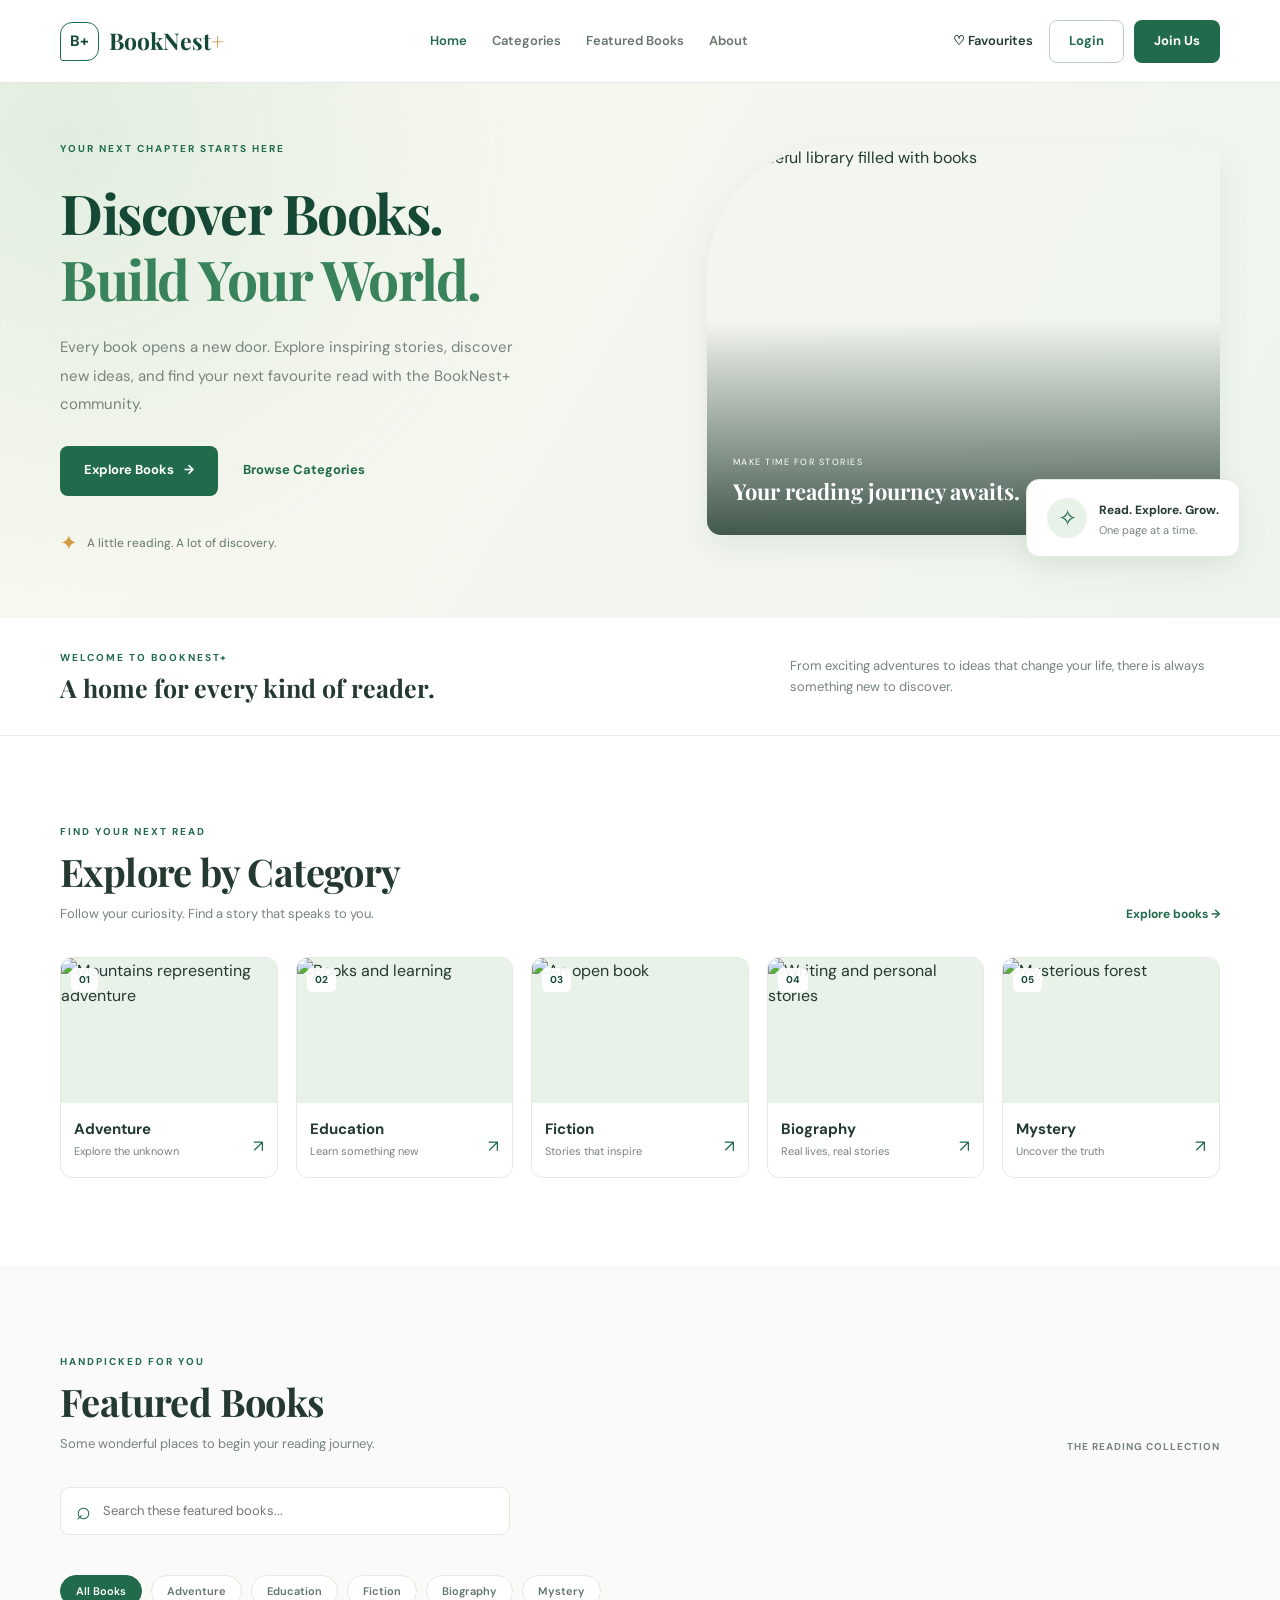
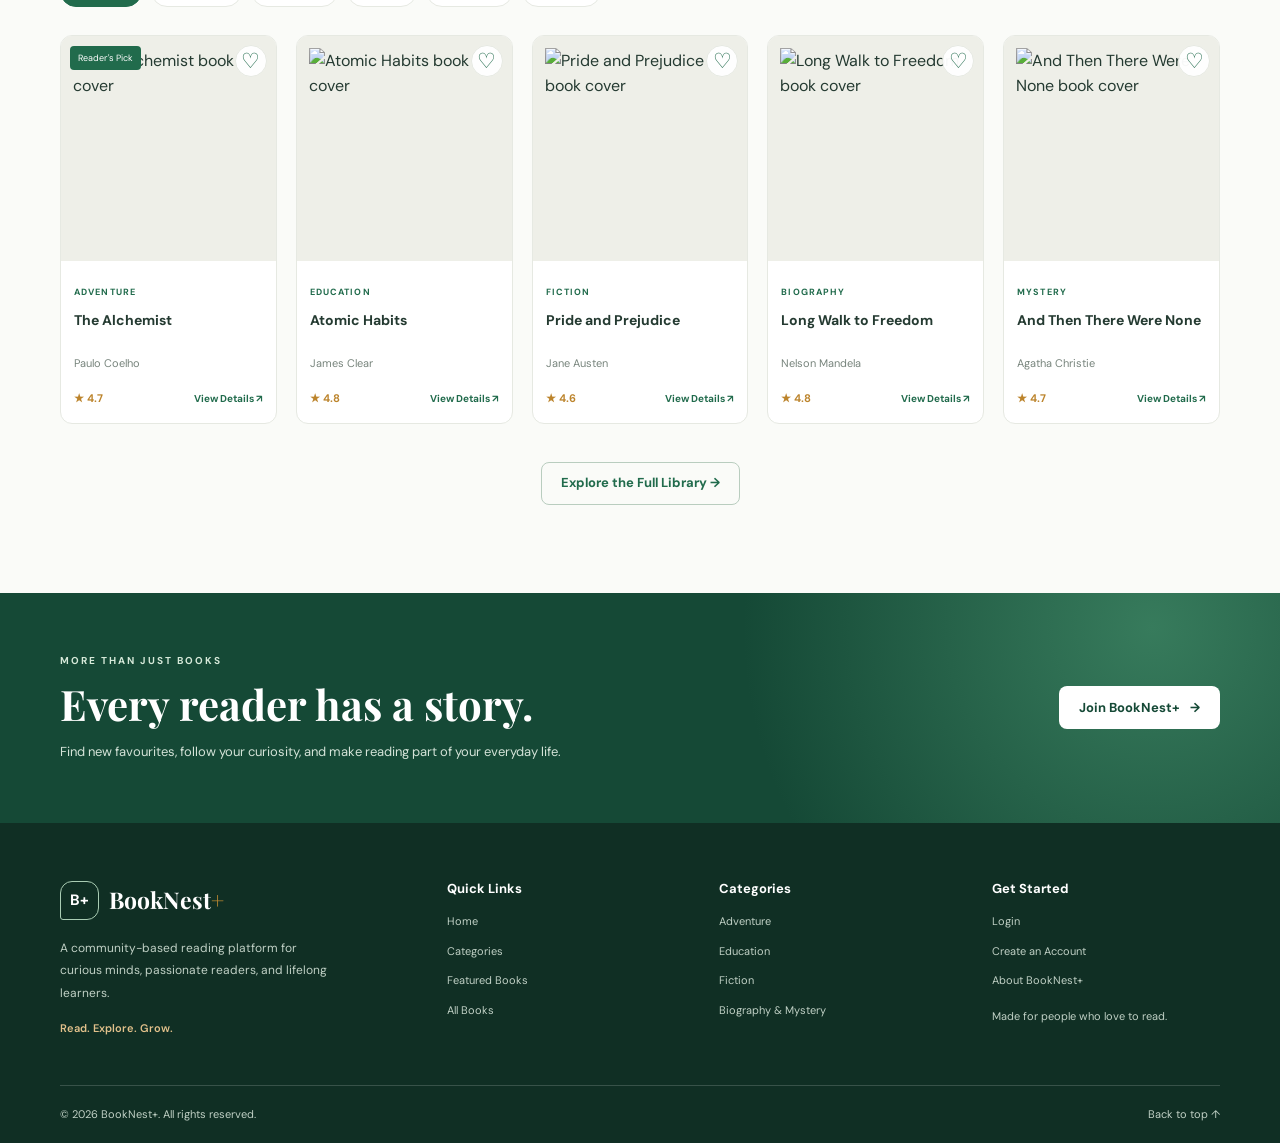
==== commit e8e552bf: "Error correction for Api attempt 1" ====
--- a/index.html
+++ b/index.html
@@ -251,6 +251,8 @@
             placeholder="Search these featured books..."
             aria-label="Search featured books">
         </div>
+<p id="apiBookStatus"></p>
+<div id="apiBookResults" class="api-book-results"></div>
 
         <div class="filter-buttons" aria-label="Filter books by category">
           <button class="filter-btn selected" data-filter="All">All Books</button>
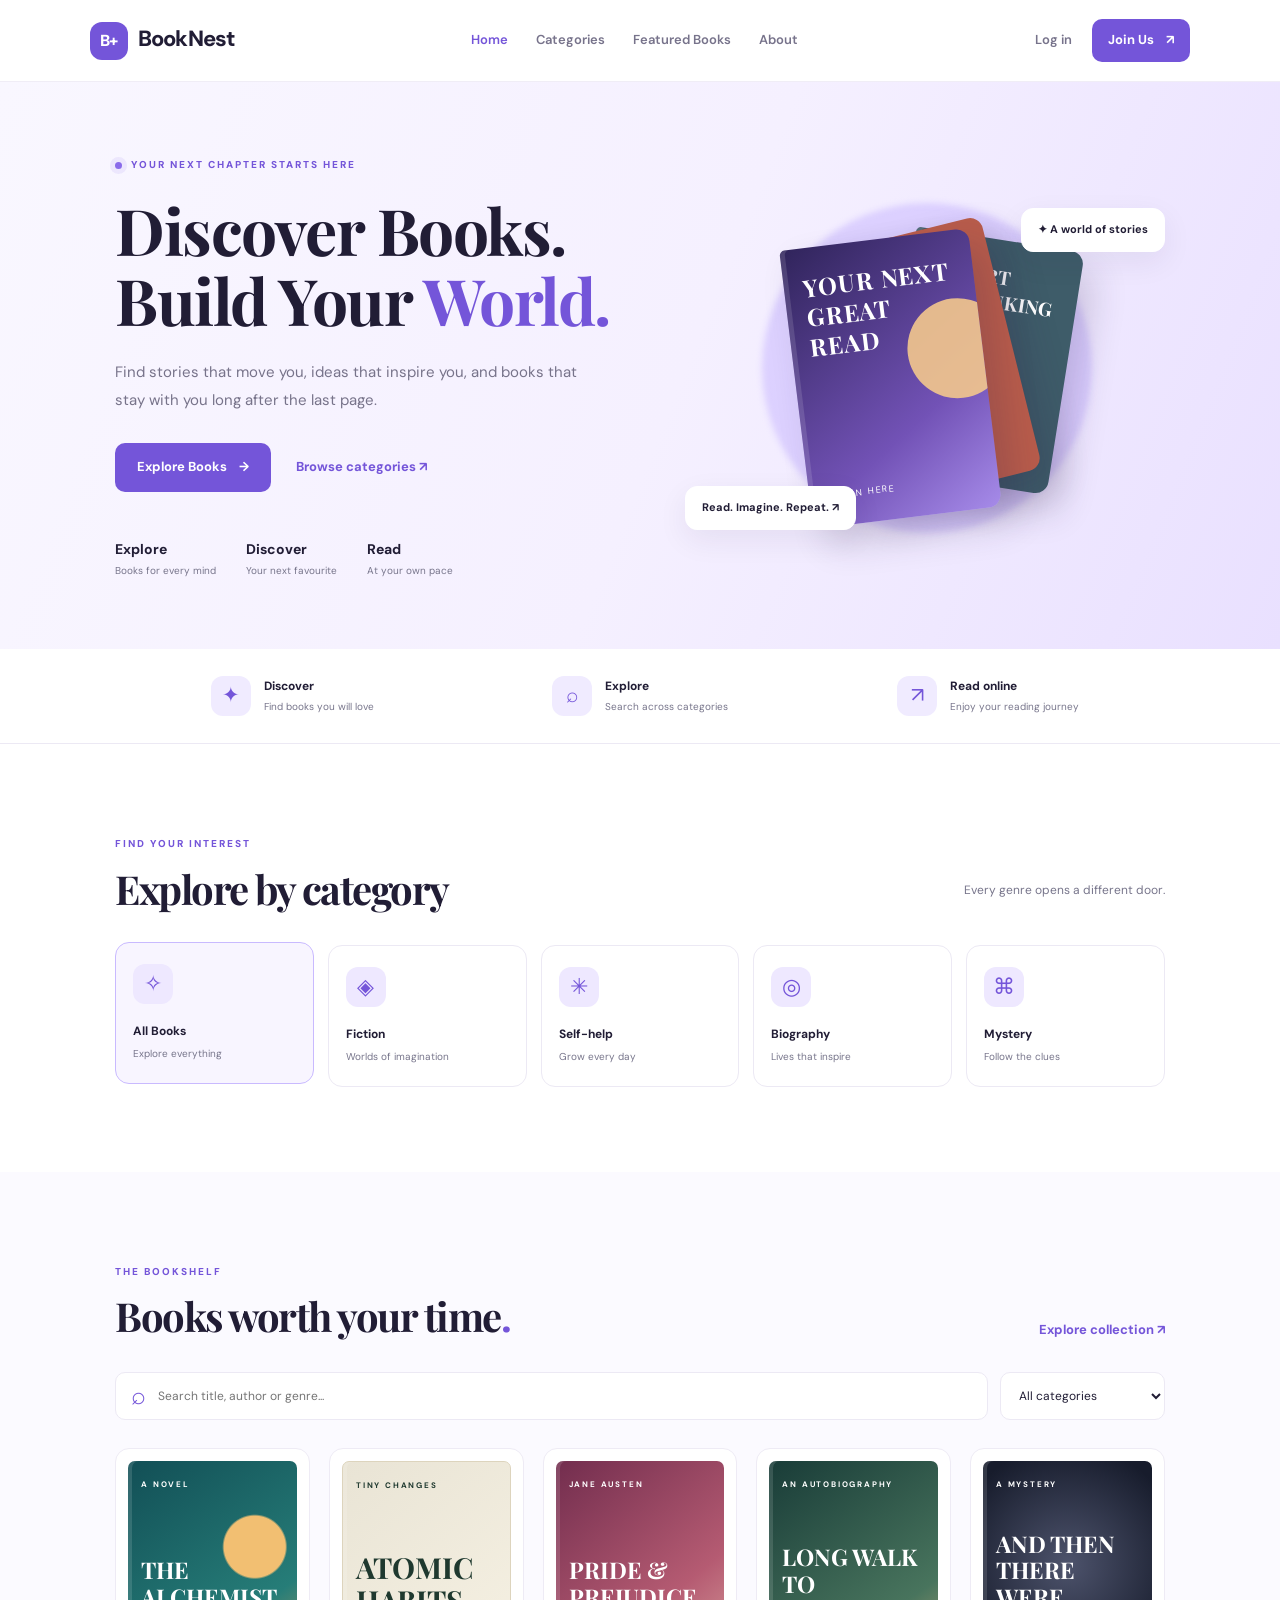
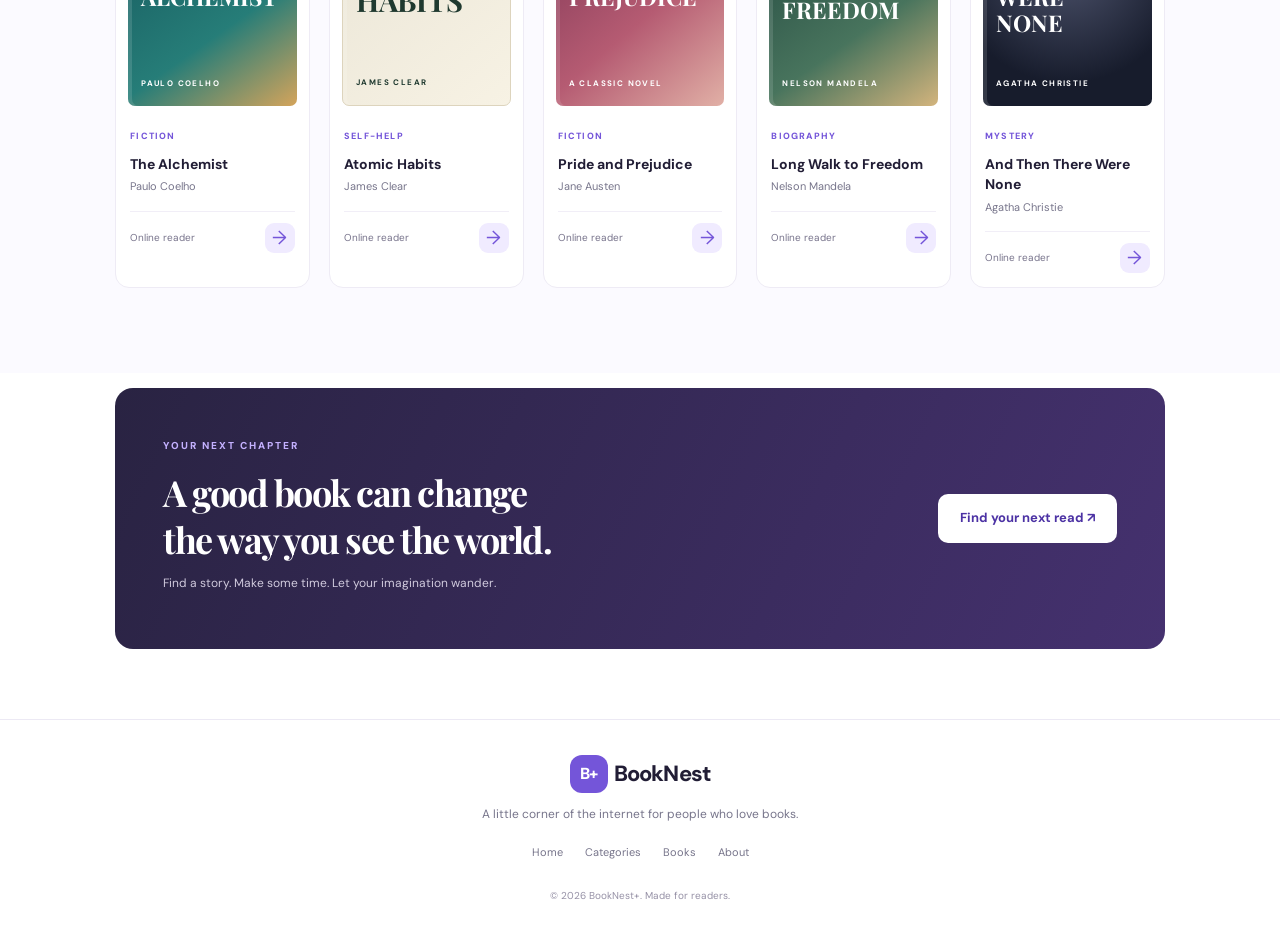
==== commit e3bb406b: "Restore previous BookNest homepage design" ====
--- a/index.html
+++ b/index.html
@@ -4,490 +4,181 @@
 <head>
   <meta charset="UTF-8">
   <meta name="viewport" content="width=device-width, initial-scale=1.0">
-
   <title>BookNest+ | Discover Your Next Book</title>
-
-  <meta name="description"
-    content="Discover books, explore categories, and find your next favourite read at BookNest+.">
-
+  <meta name="description" content="Discover books, explore categories and start reading with BookNest+.">
   <link rel="preconnect" href="https://fonts.googleapis.com">
   <link rel="preconnect" href="https://fonts.gstatic.com" crossorigin>
-
-  <link href="https://fonts.googleapis.com/css2?family=DM+Sans:wght@400;500;600;700&family=Playfair+Display:wght@500;600;700&display=swap"
-    rel="stylesheet">
-
+  <link href="https://fonts.googleapis.com/css2?family=DM+Sans:wght@400;500;600;700;800&family=Playfair+Display:wght@600;700;800&display=swap" rel="stylesheet">
   <link rel="stylesheet" href="style.css">
   <script src="script.js" defer></script>
 </head>
-
 <body>
 
-  <!-- NAVIGATION BAR -->
-  <header class="site-header">
-    <nav class="navbar container" aria-label="Main navigation">
+<header class="navbar">
+  <a class="logo" href="index.html"><span>B+</span> BookNest</a>
 
-      <a href="#home" class="logo">
-        <span class="logo-icon">B+</span>
-        <span>BookNest<span class="logo-plus">+</span></span>
-      </a>
+  <nav class="nav-links">
+    <a class="active" href="#home">Home</a>
+    <a href="#categories">Categories</a>
+    <a href="#featured">Featured Books</a>
+    <a href="#about">About</a>
+  </nav>
 
-      <button class="menu-toggle" id="menuToggle"
-        aria-label="Toggle navigation" aria-expanded="false">
-        ☰
-      </button>
+  <div class="nav-actions">
+    <a class="login-link" href="login.html">Log in</a>
+    <a class="btn btn-small" href="signup.html">Join Us <span>↗</span></a>
+  </div>
+</header>
 
-      <div class="nav-links" id="navLinks">
-        <a href="#home" class="nav-link active">Home</a>
-        <a href="#categories" class="nav-link">Categories</a>
-        <a href="#featured" class="nav-link">Featured Books</a>
-        <a href="#about" class="nav-link">About</a>
+<main>
+  <section class="hero" id="home">
+    <div class="hero-content">
+      <div class="eyebrow"><span class="live-dot"></span> YOUR NEXT CHAPTER STARTS HERE</div>
+
+      <h1>Discover Books.<br>Build Your <span>World.</span></h1>
+
+      <p>Find stories that move you, ideas that inspire you, and books that stay with you long after the last page.</p>
+
+      <div class="hero-actions">
+        <a href="#featured" class="btn">Explore Books <span>→</span></a>
+        <a href="#categories" class="text-link">Browse categories ↗</a>
       </div>
 
-      <div class="nav-actions">
-        <a href="#featured" class="wishlist-link">
-          ♡ <span>Favourites</span>
-        </a>
-        <a href="login.html" class="btn btn-outline">Login</a>
-        <a href="signup.html" class="btn btn-primary">Join Us</a>
+      <div class="hero-stats">
+        <div><strong>Explore</strong><small>Books for every mind</small></div>
+        <div><strong>Discover</strong><small>Your next favourite</small></div>
+        <div><strong>Read</strong><small>At your own pace</small></div>
+      </div>
+    </div>
+
+    <div class="hero-art">
+      <div class="art-glow"></div>
+      <div class="floating-note note-top">✦ A world of stories</div>
+
+      <div class="book-stack">
+        <div class="cover cover-back">
+          <span>THE ART<br>OF THINKING</span>
+          <small>Ideas that change everything</small>
+        </div>
+        <div class="cover cover-middle">
+          <span>THE<br>ALCHEMIST</span>
+          <small>Paulo Coelho</small>
+        </div>
+        <div class="cover cover-front">
+          <div class="cover-sun"></div>
+          <span>YOUR NEXT<br>GREAT READ</span>
+          <small>BEGIN HERE</small>
+        </div>
       </div>
 
-    </nav>
-  </header>
+      <div class="floating-note note-bottom">Read. Imagine. Repeat. ↗</div>
+    </div>
+  </section>
 
+  <section class="benefits">
+    <div><span class="benefit-icon">✦</span><div><strong>Discover</strong><small>Find books you will love</small></div></div>
+    <div><span class="benefit-icon">⌕</span><div><strong>Explore</strong><small>Search across categories</small></div></div>
+    <div><span class="benefit-icon">↗</span><div><strong>Read online</strong><small>Enjoy your reading journey</small></div></div>
+  </section>
 
-  <main>
+  <section class="section categories-section" id="categories">
+    <div class="section-heading">
+      <div><span class="section-label">FIND YOUR INTEREST</span><h2>Explore by category</h2></div>
+      <p>Every genre opens a different door.</p>
+    </div>
 
-    <!-- HERO SECTION -->
-    <section class="hero" id="home">
-      <div class="container hero-grid">
+    <div class="category-grid">
+      <button class="category-card selected" data-category="All">
+        <span class="category-symbol">✧</span><strong>All Books</strong><small>Explore everything</small>
+      </button>
+      <button class="category-card" data-category="Fiction">
+        <span class="category-symbol">◈</span><strong>Fiction</strong><small>Worlds of imagination</small>
+      </button>
+      <button class="category-card" data-category="Self-help">
+        <span class="category-symbol">✳</span><strong>Self-help</strong><small>Grow every day</small>
+      </button>
+      <button class="category-card" data-category="Biography">
+        <span class="category-symbol">◎</span><strong>Biography</strong><small>Lives that inspire</small>
+      </button>
+      <button class="category-card" data-category="Mystery">
+        <span class="category-symbol">⌘</span><strong>Mystery</strong><small>Follow the clues</small>
+      </button>
+    </div>
+  </section>
 
-        <div class="hero-content">
-          <span class="eyebrow">
-            YOUR NEXT CHAPTER STARTS HERE
-          </span>
+  <section class="section featured-section" id="featured">
+    <div class="section-heading">
+      <div><span class="section-label">THE BOOKSHELF</span><h2>Books worth your time<span class="purple-dot">.</span></h2></div>
+      <a class="text-link" href="#featured">Explore collection ↗</a>
+    </div>
 
-          <h1>
-            Discover Books.<br>
-            <span>Build Your World.</span>
-          </h1>
+    <div class="toolbar">
+      <label class="search-box">
+        <span>⌕</span>
+        <input id="bookSearch" type="search" placeholder="Search title, author or genre...">
+      </label>
+      <select id="categorySelect" aria-label="Filter books by category">
+        <option value="All">All categories</option>
+        <option value="Fiction">Fiction</option>
+        <option value="Self-help">Self-help</option>
+        <option value="Biography">Biography</option>
+        <option value="Mystery">Mystery</option>
+      </select>
+    </div>
 
-          <p class="hero-description">
-            Every book opens a new door. Explore inspiring stories,
-            discover new ideas, and find your next favourite read
-            with the BookNest+ community.
-          </p>
+    <div class="book-grid" id="bookGrid">
 
-          <div class="hero-buttons">
-            <a href="#featured" class="btn btn-primary btn-large">
-              Explore Books <span>→</span>
-            </a>
+      <article class="book-card" data-title="The Alchemist" data-author="Paulo Coelho" data-category="Fiction">
+        <a class="book-cover cover-alchemist" href="reader/reader.html?id=alchemist">
+          <span class="cover-kicker">A NOVEL</span><span class="cover-title">THE<br>ALCHEMIST</span><span class="cover-author">PAULO COELHO</span>
+        </a>
+        <div class="book-info"><span class="book-category">FICTION</span><h3>The Alchemist</h3><p>Paulo Coelho</p><div class="book-bottom"><span class="read-label">Online reader</span><a class="read-btn" href="reader/reader.html?id=alchemist" aria-label="Read The Alchemist">→</a></div></div>
+      </article>
 
-            <a href="#categories" class="btn btn-text">
-              Browse Categories
-            </a>
-          </div>
+      <article class="book-card" data-title="Atomic Habits" data-author="James Clear" data-category="Self-help">
+        <a class="book-cover cover-atomic" href="reader/reader.html?id=atomic-habits">
+          <span class="cover-kicker">TINY CHANGES</span><span class="cover-title">ATOMIC<br>HABITS</span><span class="cover-author">JAMES CLEAR</span>
+        </a>
+        <div class="book-info"><span class="book-category">SELF-HELP</span><h3>Atomic Habits</h3><p>James Clear</p><div class="book-bottom"><span class="read-label">Online reader</span><a class="read-btn" href="reader/reader.html?id=atomic-habits" aria-label="Read Atomic Habits">→</a></div></div>
+      </article>
 
-          <div class="hero-note">
-            <span class="note-icon">✦</span>
-            A little reading. A lot of discovery.
-          </div>
-        </div>
+      <article class="book-card" data-title="Pride and Prejudice" data-author="Jane Austen" data-category="Fiction">
+        <a class="book-cover cover-pride" href="reader/reader.html?id=pride-and-prejudice">
+          <span class="cover-kicker">JANE AUSTEN</span><span class="cover-title">PRIDE &<br>PREJUDICE</span><span class="cover-author">A CLASSIC NOVEL</span>
+        </a>
+        <div class="book-info"><span class="book-category">FICTION</span><h3>Pride and Prejudice</h3><p>Jane Austen</p><div class="book-bottom"><span class="read-label">Online reader</span><a class="read-btn" href="reader/reader.html?id=pride-and-prejudice" aria-label="Read Pride and Prejudice">→</a></div></div>
+      </article>
 
-        <div class="hero-visual">
-          <div class="hero-image">
-            <img
-              src="https://images.unsplash.com/photo-1507842217343-583bb7270b66?auto=format&fit=crop&w=1000&q=85"
-              alt="A peaceful library filled with books"
-            >
-            <div class="image-caption">
-              <span>MAKE TIME FOR STORIES</span>
-              <strong>Your reading journey awaits.</strong>
-            </div>
-          </div>
+      <article class="book-card" data-title="Long Walk to Freedom" data-author="Nelson Mandela" data-category="Biography">
+        <a class="book-cover cover-freedom" href="reader/reader.html?id=long-walk-to-freedom">
+          <span class="cover-kicker">AN AUTOBIOGRAPHY</span><span class="cover-title">LONG WALK<br>TO FREEDOM</span><span class="cover-author">NELSON MANDELA</span>
+        </a>
+        <div class="book-info"><span class="book-category">BIOGRAPHY</span><h3>Long Walk to Freedom</h3><p>Nelson Mandela</p><div class="book-bottom"><span class="read-label">Online reader</span><a class="read-btn" href="reader/reader.html?id=long-walk-to-freedom" aria-label="Read Long Walk to Freedom">→</a></div></div>
+      </article>
 
-          <div class="floating-note">
-            <span class="floating-icon">✧</span>
-            <div>
-              <strong>Read. Explore. Grow.</strong>
-              <p>One page at a time.</p>
-            </div>
-          </div>
-        </div>
-
-      </div>
-    </section>
-
-
-    <!-- SMALL INTRODUCTION -->
-    <section class="welcome-strip">
-      <div class="container welcome-inner">
-        <div>
-          <span class="section-kicker">WELCOME TO BOOKNEST+</span>
-          <h2>A home for every kind of reader.</h2>
-        </div>
-
-        <p>
-          From exciting adventures to ideas that change your life,
-          there is always something new to discover.
-        </p>
-      </div>
-    </section>
-
-
-    <!-- CATEGORIES SECTION -->
-    <section class="section categories-section" id="categories">
-      <div class="container">
-
-        <div class="section-heading">
-          <div>
-            <span class="section-kicker">FIND YOUR NEXT READ</span>
-            <h2>Explore by Category</h2>
-            <p>Follow your curiosity. Find a story that speaks to you.</p>
-          </div>
-
-          <a href="#featured" class="text-link">Explore books →</a>
-        </div>
-
-        <div class="category-grid">
-
-          <a href="#featured" class="category-card"
-             data-category-link="Adventure">
-            <div class="category-image adventure-image">
-              <img
-                src="https://images.unsplash.com/photo-1464822759023-fed622ff2c3b?auto=format&fit=crop&w=600&q=80"
-                alt="Mountains representing adventure">
-              <span class="category-number">01</span>
-            </div>
-            <div class="category-info">
-              <h3>Adventure</h3>
-              <p>Explore the unknown</p>
-              <span class="category-arrow">↗</span>
-            </div>
-          </a>
-
-          <a href="#featured" class="category-card"
-             data-category-link="Education">
-            <div class="category-image">
-              <img
-                src="https://images.unsplash.com/photo-1503676260728-1c00da094a0b?auto=format&fit=crop&w=600&q=80"
-                alt="Books and learning">
-              <span class="category-number">02</span>
-            </div>
-            <div class="category-info">
-              <h3>Education</h3>
-              <p>Learn something new</p>
-              <span class="category-arrow">↗</span>
-            </div>
-          </a>
-
-          <a href="#featured" class="category-card"
-             data-category-link="Fiction">
-            <div class="category-image">
-              <img
-                src="https://images.unsplash.com/photo-1519682337058-a94d519337bc?auto=format&fit=crop&w=600&q=80"
-                alt="An open book">
-              <span class="category-number">03</span>
-            </div>
-            <div class="category-info">
-              <h3>Fiction</h3>
-              <p>Stories that inspire</p>
-              <span class="category-arrow">↗</span>
-            </div>
-          </a>
-
-          <a href="#featured" class="category-card"
-             data-category-link="Biography">
-            <div class="category-image">
-              <img
-                src="https://images.unsplash.com/photo-1455390582262-044cdead277a?auto=format&fit=crop&w=600&q=80"
-                alt="Writing and personal stories">
-              <span class="category-number">04</span>
-            </div>
-            <div class="category-info">
-              <h3>Biography</h3>
-              <p>Real lives, real stories</p>
-              <span class="category-arrow">↗</span>
-            </div>
-          </a>
-
-          <a href="#featured" class="category-card"
-             data-category-link="Mystery">
-            <div class="category-image">
-              <img
-                src="https://images.unsplash.com/photo-1518709268805-4e9042af9f23?auto=format&fit=crop&w=600&q=80"
-                alt="Mysterious forest">
-              <span class="category-number">05</span>
-            </div>
-            <div class="category-info">
-              <h3>Mystery</h3>
-              <p>Uncover the truth</p>
-              <span class="category-arrow">↗</span>
-            </div>
-          </a>
-
-        </div>
-      </div>
-    </section>
-
-
-    <!-- FEATURED BOOKS SECTION -->
-    <section class="section featured-section" id="featured">
-      <div class="container">
-
-        <div class="section-heading">
-          <div>
-            <span class="section-kicker">HANDPICKED FOR YOU</span>
-            <h2>Featured Books</h2>
-            <p>Some wonderful places to begin your reading journey.</p>
-          </div>
-          <span class="collection-label">THE READING COLLECTION</span>
-        </div>
-
-        <div class="search-box">
-          <span aria-hidden="true">⌕</span>
-          <input
-            type="search"
-            id="bookSearch"
-            placeholder="Search these featured books..."
-            aria-label="Search featured books">
-        </div>
-<p id="apiBookStatus"></p>
-<div id="apiBookResults" class="api-book-results"></div>
-
-        <div class="filter-buttons" aria-label="Filter books by category">
-          <button class="filter-btn selected" data-filter="All">All Books</button>
-          <button class="filter-btn" data-filter="Adventure">Adventure</button>
-          <button class="filter-btn" data-filter="Education">Education</button>
-          <button class="filter-btn" data-filter="Fiction">Fiction</button>
-          <button class="filter-btn" data-filter="Biography">Biography</button>
-          <button class="filter-btn" data-filter="Mystery">Mystery</button>
-        </div>
-
-        <div class="book-grid" id="bookGrid">
-
-          <article class="book-card" data-category="Adventure"
-            data-title="the alchemist">
-            <div class="book-cover">
-              <img
-                src="https://covers.openlibrary.org/b/isbn/9780062315007-L.jpg"
-                alt="The Alchemist book cover"
-                loading="lazy">
-              <span class="book-badge">Reader's Pick</span>
-              <button class="heart-btn" aria-label="Add The Alchemist to favourites"
-                aria-pressed="false">♡</button>
-            </div>
-            <div class="book-info">
-              <span class="book-category">ADVENTURE</span>
-              <h3>The Alchemist</h3>
-              <p class="book-author">Paulo Coelho</p>
-              <div class="book-bottom">
-                <span class="rating">★ 4.7</span>
-                <button class="details-btn" data-title="The Alchemist"
-                  data-author="Paulo Coelho"
-                  data-description="A young shepherd travels in search of a treasure and discovers lessons about dreams, courage, and the journey itself.">View Details ↗</button>
-              </div>
-            </div>
-          </article>
-
-          <article class="book-card" data-category="Education"
-            data-title="atomic habits">
-            <div class="book-cover">
-              <img
-                src="https://covers.openlibrary.org/b/isbn/9780735211292-L.jpg"
-                alt="Atomic Habits book cover"
-                loading="lazy">
-              <button class="heart-btn" aria-label="Add Atomic Habits to favourites"
-                aria-pressed="false">♡</button>
-            </div>
-            <div class="book-info">
-              <span class="book-category">EDUCATION</span>
-              <h3>Atomic Habits</h3>
-              <p class="book-author">James Clear</p>
-              <div class="book-bottom">
-                <span class="rating">★ 4.8</span>
-                <button class="details-btn" data-title="Atomic Habits"
-                  data-author="James Clear"
-                  data-description="A practical guide to understanding small habits and building better routines through consistent daily improvements.">View Details ↗</button>
-              </div>
-            </div>
-          </article>
-
-          <article class="book-card" data-category="Fiction"
-            data-title="pride and prejudice">
-            <div class="book-cover">
-              <img
-                src="https://covers.openlibrary.org/b/isbn/9780141439518-L.jpg"
-                alt="Pride and Prejudice book cover"
-                loading="lazy">
-              <button class="heart-btn" aria-label="Add Pride and Prejudice to favourites"
-                aria-pressed="false">♡</button>
-            </div>
-            <div class="book-info">
-              <span class="book-category">FICTION</span>
-              <h3>Pride and Prejudice</h3>
-              <p class="book-author">Jane Austen</p>
-              <div class="book-bottom">
-                <span class="rating">★ 4.6</span>
-                <button class="details-btn" data-title="Pride and Prejudice"
-                  data-author="Jane Austen"
-                  data-description="A classic novel exploring love, family, first impressions, and social expectations in nineteenth-century England.">View Details ↗</button>
-              </div>
-            </div>
-          </article>
-
-          <article class="book-card" data-category="Biography"
-            data-title="long walk to freedom">
-            <div class="book-cover">
-              <img
-                src="https://covers.openlibrary.org/b/isbn/9780316548182-L.jpg"
-                alt="Long Walk to Freedom book cover"
-                loading="lazy">
-              <button class="heart-btn" aria-label="Add Long Walk to Freedom to favourites"
-                aria-pressed="false">♡</button>
-            </div>
-            <div class="book-info">
-              <span class="book-category">BIOGRAPHY</span>
-              <h3>Long Walk to Freedom</h3>
-              <p class="book-author">Nelson Mandela</p>
-              <div class="book-bottom">
-                <span class="rating">★ 4.8</span>
-                <button class="details-btn" data-title="Long Walk to Freedom"
-                  data-author="Nelson Mandela"
-                  data-description="Nelson Mandela's autobiography recounts his life, struggle against apartheid, and journey toward freedom and equality.">View Details ↗</button>
-              </div>
-            </div>
-          </article>
-
-          <article class="book-card" data-category="Mystery"
-            data-title="and then there were none">
-            <div class="book-cover">
-              <img
-                src="https://covers.openlibrary.org/b/isbn/9780062073488-L.jpg"
-                alt="And Then There Were None book cover"
-                loading="lazy">
-              <button class="heart-btn" aria-label="Add And Then There Were None to favourites"
-                aria-pressed="false">♡</button>
-            </div>
-            <div class="book-info">
-              <span class="book-category">MYSTERY</span>
-              <h3>And Then There Were None</h3>
-              <p class="book-author">Agatha Christie</p>
-              <div class="book-bottom">
-                <span class="rating">★ 4.7</span>
-                <button class="details-btn" data-title="And Then There Were None"
-                  data-author="Agatha Christie"
-                  data-description="Ten strangers gather on an isolated island, where a mysterious sequence of events creates a tense detective mystery.">View Details ↗</button>
-              </div>
-            </div>
-          </article>
-
-        </div>
-
-        <p class="empty-message" id="emptyMessage" hidden>
-          No matching books found. Try another search.
-        </p>
-
-        <div class="center-action">
-          <a href="books.html" class="btn btn-outline">
-            Explore the Full Library →
-          </a>
-        </div>
-
-      </div>
-    </section>
-
-
-    <!-- COMMUNITY BANNER -->
-    <section class="community-section">
-      <div class="container community-inner">
-        <div>
-          <span class="section-kicker light-kicker">MORE THAN JUST BOOKS</span>
-          <h2>Every reader has a story.</h2>
-          <p>
-            Find new favourites, follow your curiosity, and make
-            reading part of your everyday life.
-          </p>
-        </div>
-
-        <a href="signup.html" class="btn btn-light">
-          Join BookNest+ <span>→</span>
+      <article class="book-card" data-title="And Then There Were None" data-author="Agatha Christie" data-category="Mystery">
+        <a class="book-cover cover-mystery" href="reader/reader.html?id=and-then-there-were-none">
+          <span class="cover-kicker">A MYSTERY</span><span class="cover-title">AND THEN<br>THERE WERE<br>NONE</span><span class="cover-author">AGATHA CHRISTIE</span>
         </a>
-      </div>
-    </section>
-
-  </main>
-
-
-  <!-- FOOTER -->
-  <footer class="site-footer" id="about">
-    <div class="container">
-
-      <div class="footer-grid">
-
-        <div class="footer-brand">
-          <a href="#home" class="logo footer-logo">
-            <span class="logo-icon">B+</span>
-            <span>BookNest<span class="logo-plus">+</span></span>
-          </a>
-
-          <p>
-            A community-based reading platform for curious minds,
-            passionate readers, and lifelong learners.
-          </p>
-
-          <span class="footer-tagline">Read. Explore. Grow.</span>
-        </div>
-
-        <div class="footer-column">
-          <h3>Quick Links</h3>
-          <a href="#home">Home</a>
-          <a href="#categories">Categories</a>
-          <a href="#featured">Featured Books</a>
-          <a href="books.html">All Books</a>
-        </div>
-
-        <div class="footer-column">
-          <h3>Categories</h3>
-          <a href="#categories">Adventure</a>
-          <a href="#categories">Education</a>
-          <a href="#categories">Fiction</a>
-          <a href="#categories">Biography & Mystery</a>
-        </div>
-
-        <div class="footer-column">
-          <h3>Get Started</h3>
-          <a href="login.html">Login</a>
-          <a href="signup.html">Create an Account</a>
-          <a href="#about">About BookNest+</a>
-          <p class="footer-small">Made for people who love to read.</p>
-        </div>
-
-      </div>
-
-      <div class="footer-bottom">
-        <p>© <span id="currentYear"></span> BookNest+. All rights reserved.</p>
-        <a href="#home">Back to top ↑</a>
-      </div>
+        <div class="book-info"><span class="book-category">MYSTERY</span><h3>And Then There Were None</h3><p>Agatha Christie</p><div class="book-bottom"><span class="read-label">Online reader</span><a class="read-btn" href="reader/reader.html?id=and-then-there-were-none" aria-label="Read And Then There Were None">→</a></div></div>
+      </article>
 
     </div>
-  </footer>
+    <p class="empty-message" id="emptyMessage" hidden>No books found. Try another search.</p>
+  </section>
 
+  <section class="cta-section" id="about">
+    <div><span class="section-label">YOUR NEXT CHAPTER</span><h2>A good book can change<br>the way you see the world.</h2><p>Find a story. Make some time. Let your imagination wander.</p></div>
+    <a href="#featured" class="btn btn-light">Find your next read ↗</a>
+  </section>
+</main>
 
-  <!-- BOOK DETAILS MODAL -->
-  <dialog class="book-modal" id="bookModal">
-    <button class="modal-close" id="modalClose"
-      aria-label="Close details">×</button>
-
-    <span class="section-kicker">BOOK DETAILS</span>
-    <h2 id="modalTitle">Book Title</h2>
-    <p class="modal-author" id="modalAuthor"></p>
-    <p id="modalDescription"></p>
-    <p class="modal-note">
-      This is a book preview. Full reading functionality will be
-      connected with the Book Reader module.
-    </p>
-    <button class="btn btn-primary" id="modalDone">Done</button>
-  </dialog>
+<footer class="footer">
+  <a class="logo footer-logo" href="index.html"><span>B+</span> BookNest</a>
+  <p>A little corner of the internet for people who love books.</p>
+  <div class="footer-links"><a href="#home">Home</a><a href="#categories">Categories</a><a href="#featured">Books</a><a href="#about">About</a></div>
+  <small>© 2026 BookNest+. Made for readers.</small>
+</footer>
 
 </body>
-</html>+</html>
--- a/style.css
+++ b/style.css
@@ -1,1234 +1,259 @@
-
-/* ==========================================
-   BOOKNEST+ | COMMON WEBSITE DESIGN
-========================================== */
 
 :root {
-  --green: #216b4c;
-  --green-dark: #154936;
-  --green-light: #e8f2e9;
-  --cream: #f8f6ef;
-  --white: #ffffff;
-  --text: #243a31;
-  --muted: #77847c;
-  --border: #e6e9e2;
-  --gold: #d49b42;
-  --shadow: 0 12px 32px rgba(30, 65, 46, 0.08);
-  --radius: 16px;
-  --heading-font: "Playfair Display", Georgia, serif;
-  --body-font: "DM Sans", Arial, sans-serif;
-}
-
-* {
+  --ink: #211d35;
+  --muted: #77758b;
+  --purple: #7455d9;
+  --purple-dark: #4c32a4;
+  --lavender: #f0ebff;
+  --paper: #fbfaff;
+  --white: #fff;
+  --line: #ece9f4;
+  --navy: #24203e;
+}
+
+* { box-sizing: border-box; }
+html { scroll-behavior: smooth; scroll-padding-top: 85px; }
+body {
   margin: 0;
-  padding: 0;
-  box-sizing: border-box;
-}
-
-html {
-  scroll-behavior: smooth;
-  scroll-padding-top: 90px;
-}
-
-body {
-  font-family: var(--body-font);
+  font-family: "DM Sans", sans-serif;
+  color: var(--ink);
   background: var(--white);
-  color: var(--text);
   line-height: 1.6;
 }
-
-body,
-button,
-input {
-  font-family: var(--body-font);
-}
-
-a {
-  color: inherit;
-  text-decoration: none;
-}
-
-button {
-  cursor: pointer;
-}
-
-img {
-  display: block;
-  max-width: 100%;
-}
-
-.container {
-  width: min(1160px, calc(100% - 48px));
-  margin-inline: auto;
-}
-
-.section {
-  padding: 88px 0;
-}
-
-h1,
-h2,
-h3 {
-  line-height: 1.2;
-}
-
-h1,
-h2 {
-  font-family: var(--heading-font);
-}
-
-p {
-  color: var(--muted);
-}
-
-[hidden] {
-  display: none !important;
-}
-
-
-/* NAVBAR */
-
-.site-header {
-  position: sticky;
-  top: 0;
-  z-index: 100;
-  background: rgba(255, 255, 255, 0.96);
-  border-bottom: 1px solid var(--border);
-  backdrop-filter: blur(14px);
-}
+a { color: inherit; text-decoration: none; }
+button, input, select { font: inherit; }
+button, a { -webkit-tap-highlight-color: transparent; }
 
 .navbar {
-  min-height: 82px;
+  height: 82px;
   display: flex;
   align-items: center;
   justify-content: space-between;
+  padding: 0 7%;
   gap: 24px;
-}
-
+  background: rgba(255,255,255,.96);
+  border-bottom: 1px solid #f0edf6;
+  position: sticky;
+  top: 0;
+  z-index: 10;
+  backdrop-filter: blur(15px);
+}
 .logo {
+  font-size: 22px;
+  font-weight: 800;
+  letter-spacing: -.8px;
+  white-space: nowrap;
+}
+.logo span {
+  display: inline-grid;
+  place-items: center;
+  background: var(--purple);
+  color: white;
+  width: 38px;
+  height: 38px;
+  border-radius: 12px;
+  margin-right: 6px;
+  font-size: 16px;
+}
+.nav-links, .nav-actions { display: flex; align-items: center; gap: 28px; }
+.nav-links a, .login-link {
+  font-size: 13px;
+  color: #77738b;
+  font-weight: 600;
+  transition: color .2s;
+}
+.nav-links a:hover, .nav-links a.active, .login-link:hover { color: var(--purple); }
+.nav-actions { gap: 20px; }
+
+.btn {
   display: inline-flex;
   align-items: center;
-  gap: 10px;
-  color: var(--green-dark);
-  font-family: var(--heading-font);
-  font-size: 23px;
+  justify-content: center;
+  gap: 12px;
+  padding: 14px 22px;
+  border: 0;
+  border-radius: 10px;
+  background: var(--purple);
+  color: white;
   font-weight: 700;
-  white-space: nowrap;
-}
-
-.logo-icon {
+  font-size: 13px;
+  transition: transform .2s, background .2s, box-shadow .2s;
+  cursor: pointer;
+}
+.btn:hover { background: var(--purple-dark); transform: translateY(-2px); box-shadow: 0 8px 24px #7455d933; }
+.btn-small { padding: 11px 16px; }
+
+.hero {
+  background: linear-gradient(112deg, #f9f7ff 0%, #f5f0ff 53%, #e9e0ff 100%);
+  padding: 75px 9% 70px;
   display: grid;
-  place-items: center;
-  width: 39px;
-  height: 39px;
-  border: 1.5px solid var(--green);
-  border-radius: 12px 12px 12px 3px;
-  font-family: var(--body-font);
-  font-size: 15px;
-}
-
-.logo-plus {
-  color: #c18b32;
-}
-
-.nav-links {
-  display: flex;
+  grid-template-columns: 1.05fr .95fr;
   align-items: center;
-  gap: 25px;
-}
-
-.nav-link {
-  font-size: 13px;
-  font-weight: 600;
-  color: #68766c;
-  transition: color 0.2s ease;
-}
-
-.nav-link:hover,
-.nav-link.active {
-  color: var(--green);
-}
-
-.nav-actions {
-  display: flex;
-  align-items: center;
-  gap: 10px;
-}
-
-.wishlist-link {
-  font-size: 13px;
-  font-weight: 600;
-  margin-right: 6px;
-  white-space: nowrap;
-}
-
-.menu-toggle {
-  display: none;
-  border: 0;
-  background: var(--green-light);
-  color: var(--green-dark);
-  border-radius: 9px;
-  padding: 8px 12px;
-  font-size: 22px;
-}
-
-
-/* BUTTONS */
-
-.btn {
-  min-height: 43px;
-  display: inline-flex;
-  justify-content: center;
-  align-items: center;
-  gap: 10px;
-  border: 1px solid transparent;
-  border-radius: 8px;
-  padding: 10px 19px;
-  font-size: 13px;
-  font-weight: 700;
-  transition: transform 0.2s ease,
-              background 0.2s ease,
-              color 0.2s ease;
-}
-
-.btn:hover {
-  transform: translateY(-2px);
-}
-
-.btn-primary {
-  background: var(--green);
-  color: var(--white);
-}
-
-.btn-primary:hover {
-  background: var(--green-dark);
-}
-
-.btn-outline {
-  color: var(--green);
-  background: transparent;
-  border-color: #b9cdbf;
-}
-
-.btn-outline:hover {
-  background: var(--green-light);
-}
-
-.btn-text {
-  color: var(--green);
-  padding-inline: 8px;
-}
-
-.btn-large {
-  min-height: 50px;
-  padding-inline: 23px;
-}
-
-.btn-light {
-  color: var(--green-dark);
-  background: var(--white);
-}
-
-.btn-light:hover {
-  background: var(--cream);
-}
-
-
-/* HERO */
-
-.hero {
+  gap: 50px;
+  min-height: 530px;
   overflow: hidden;
-  background:
-    radial-gradient(circle at 5% 10%, #e1eddf 0, transparent 35%),
-    linear-gradient(120deg, #f9f8f0 0%, #eef5ed 100%);
-}
-
-.hero-grid {
-  min-height: 510px;
-  padding-block: 58px;
-  display: grid;
-  grid-template-columns: 1fr 0.9fr;
-  align-items: center;
-  gap: 55px;
-}
-
-.eyebrow,
-.section-kicker {
-  display: block;
-  color: var(--green);
+}
+.hero-content { max-width: 590px; }
+.eyebrow, .section-label {
+  color: var(--purple);
   font-size: 10px;
-  font-weight: 700;
+  font-weight: 800;
   letter-spacing: 2px;
 }
-
-.hero h1 {
-  margin-top: 22px;
-  font-size: clamp(39px, 4.3vw, 59px);
-  letter-spacing: -1.5px;
-  color: var(--green-dark);
-}
-
-.hero h1 span {
-  color: #39835b;
-}
-
-.hero-description {
-  max-width: 475px;
-  margin-top: 22px;
-  font-size: 15px;
-  line-height: 1.9;
-}
-
-.hero-buttons {
-  display: flex;
-  flex-wrap: wrap;
-  align-items: center;
-  gap: 16px;
-  margin-top: 27px;
-}
-
-.hero-note {
-  display: flex;
-  align-items: center;
-  gap: 9px;
-  margin-top: 31px;
-  font-size: 12px;
-  color: #65766a;
-}
-
-.note-icon {
-  color: var(--gold);
-  font-size: 21px;
-}
-
-.hero-visual {
-  position: relative;
-  padding: 0 0 22px 10px;
-}
-
-.hero-image {
-  position: relative;
-  height: 390px;
-  overflow: hidden;
-  border-radius: 130px 14px 14px 14px;
-  box-shadow: var(--shadow);
-}
-
-.hero-image::after {
-  content: "";
+.eyebrow { display: flex; align-items: center; gap: 9px; }
+.live-dot { width: 7px; height: 7px; background: #8a6bea; border-radius: 50%; box-shadow: 0 0 0 5px #8a6bea1c; }
+h1, h2 { font-family: "Playfair Display", Georgia, serif; letter-spacing: -1.5px; }
+.hero h1 { font-size: clamp(42px, 5vw, 68px); line-height: 1.1; margin: 22px 0; }
+.hero h1 span { color: var(--purple); }
+.hero-content > p { max-width: 470px; color: #77738a; font-size: 15px; line-height: 1.9; }
+.hero-actions { display: flex; align-items: center; gap: 25px; margin-top: 28px; flex-wrap: wrap; }
+.text-link { color: var(--purple); font-weight: 700; font-size: 13px; }
+.text-link:hover { color: var(--purple-dark); }
+.hero-stats { display: flex; gap: 30px; margin-top: 46px; }
+.hero-stats div { display: flex; flex-direction: column; gap: 3px; }
+.hero-stats strong { font-size: 14px; }
+.hero-stats small { color: var(--muted); font-size: 10px; }
+
+.hero-art { min-height: 370px; position: relative; display: grid; place-items: center; }
+.art-glow { position: absolute; width: 330px; height: 330px; background: #c6b4ff80; border-radius: 50%; filter: blur(3px); }
+.book-stack { position: relative; width: 280px; height: 300px; transform: rotate(-4deg); }
+.cover {
   position: absolute;
-  inset: 45% 0 0;
-  background: linear-gradient(transparent, rgba(16, 43, 30, 0.78));
-}
-
-.hero-image img {
-  width: 100%;
-  height: 100%;
-  object-fit: cover;
-}
-
-.image-caption {
-  position: absolute;
-  z-index: 1;
-  left: 26px;
-  right: 20px;
-  bottom: 25px;
-  display: grid;
-  gap: 5px;
-  color: var(--white);
-}
-
-.image-caption span {
-  font-size: 9px;
-  letter-spacing: 1.5px;
-}
-
-.image-caption strong {
-  font-family: var(--heading-font);
-  font-size: 22px;
-}
-
-.floating-note {
-  position: absolute;
-  right: -20px;
-  bottom: 0;
-  display: flex;
-  align-items: center;
-  gap: 12px;
-  background: var(--white);
-  padding: 16px 20px;
-  border: 1px solid var(--border);
-  border-radius: 13px;
-  box-shadow: var(--shadow);
-}
-
-.floating-icon {
-  display: grid;
-  place-items: center;
-  width: 40px;
-  height: 40px;
-  border-radius: 50%;
-  background: var(--green-light);
-  color: var(--green);
-  font-size: 23px;
-}
-
-.floating-note strong {
-  font-size: 12px;
-}
-
-.floating-note p {
-  font-size: 11px;
-}
-
-
-/* WELCOME STRIP */
-
-.welcome-strip {
-  border-bottom: 1px solid var(--border);
-}
-
-.welcome-inner {
-  padding-block: 32px;
-  display: flex;
-  justify-content: space-between;
-  align-items: center;
-  gap: 30px;
-}
-
-.welcome-inner h2 {
-  margin-top: 7px;
-  font-size: 25px;
-}
-
-.welcome-inner > p {
-  max-width: 430px;
-  font-size: 13px;
-}
-
-
-/* SECTION HEADINGS */
-
-.section-heading {
-  display: flex;
-  justify-content: space-between;
-  align-items: end;
-  gap: 25px;
-  margin-bottom: 32px;
-}
-
-.section-heading h2 {
-  margin-top: 9px;
-  font-size: clamp(29px, 3vw, 38px);
-  letter-spacing: -0.6px;
-}
-
-.section-heading p {
-  margin-top: 9px;
-  font-size: 13px;
-}
-
-.text-link {
-  color: var(--green);
-  font-size: 12px;
-  font-weight: 700;
-  white-space: nowrap;
-}
-
-.text-link:hover {
-  color: var(--green-dark);
-  text-decoration: underline;
-}
-
-
-/* CATEGORIES */
-
-.category-grid {
-  display: grid;
-  grid-template-columns: repeat(5, minmax(0, 1fr));
-  gap: 18px;
-}
-
-.category-card {
-  overflow: hidden;
-  border: 1px solid var(--border);
-  border-radius: 12px;
-  background: var(--white);
-  transition: transform 0.25s ease, box-shadow 0.25s ease;
-}
-
-.category-card:hover {
-  transform: translateY(-5px);
-  box-shadow: var(--shadow);
-}
-
-.category-image {
-  height: 145px;
-  position: relative;
-  overflow: hidden;
-  background: var(--green-light);
-}
-
-.category-image img {
-  width: 100%;
-  height: 100%;
-  object-fit: cover;
-  transition: transform 0.35s ease;
-}
-
-.category-card:hover .category-image img {
-  transform: scale(1.06);
-}
-
-.category-number {
-  position: absolute;
-  top: 10px;
-  left: 10px;
-  padding: 4px 8px;
-  border-radius: 5px;
-  color: var(--green-dark);
-  background: rgba(255, 255, 255, 0.93);
-  font-size: 10px;
-  font-weight: 700;
-}
-
-.category-info {
-  position: relative;
-  padding: 17px 13px;
-}
-
-.category-info h3 {
-  font-size: 15px;
-  color: var(--text);
-}
-
-.category-info p {
-  margin-top: 5px;
-  font-size: 11px;
-}
-
-.category-arrow {
-  position: absolute;
-  right: 13px;
-  bottom: 17px;
-  color: var(--green);
-  font-size: 17px;
-}
-
-
-/* FEATURED BOOKS */
-
-.featured-section {
-  background: #fafbf8;
-}
-
-.collection-label {
-  color: var(--muted);
-  font-size: 10px;
-  font-weight: 700;
-  letter-spacing: 1px;
-}
-
-.search-box {
-  max-width: 450px;
-  display: flex;
-  align-items: center;
-  gap: 12px;
-  padding: 0 15px;
-  margin-bottom: 20px;
-  border: 1px solid var(--border);
-  border-radius: 9px;
-  background: var(--white);
-}
-
-.search-box > span {
-  font-size: 25px;
-  color: var(--green);
-}
-
-.search-box input {
-  width: 100%;
-  min-height: 46px;
-  border: 0;
-  outline: none;
-  color: var(--text);
-  background: transparent;
-  font-size: 13px;
-}
-
-.search-box:focus-within {
-  border-color: var(--green);
-  box-shadow: 0 0 0 3px rgba(33, 107, 76, 0.08);
-}
-
-.filter-buttons {
-  display: flex;
-  flex-wrap: wrap;
-  gap: 9px;
-  margin-bottom: 28px;
-}
-
-.filter-btn {
-  padding: 8px 15px;
-  border: 1px solid var(--border);
-  border-radius: 30px;
-  background: var(--white);
-  color: #66756b;
-  font-size: 11px;
-  font-weight: 600;
-  transition: all 0.2s ease;
-}
-
-.filter-btn:hover,
-.filter-btn.selected {
-  background: var(--green);
-  border-color: var(--green);
-  color: var(--white);
-}
-
-.book-grid {
-  display: grid;
-  grid-template-columns: repeat(5, minmax(0, 1fr));
-  gap: 19px;
-}
-
-.book-card {
-  min-width: 0;
-  overflow: hidden;
-  border: 1px solid var(--border);
-  border-radius: 12px;
-  background: var(--white);
-  transition: transform 0.25s ease, box-shadow 0.25s ease;
-}
-
-.book-card:hover {
-  transform: translateY(-4px);
-  box-shadow: var(--shadow);
-}
-
-.book-cover {
-  position: relative;
-  height: 225px;
-  display: grid;
-  place-items: center;
-  overflow: hidden;
-  background: #eeefe8;
-}
-
-.book-cover > img {
-  width: 100%;
-  height: 100%;
-  object-fit: contain;
-  padding: 12px;
-  transition: transform 0.25s ease;
-}
-
-.book-card:hover .book-cover > img {
-  transform: scale(1.04);
-}
-
-.book-badge {
-  position: absolute;
-  left: 9px;
-  top: 10px;
-  padding: 5px 8px;
-  border-radius: 4px;
-  background: var(--green);
-  color: white;
-  font-size: 9px;
-}
-
-.heart-btn {
-  position: absolute;
-  right: 9px;
-  top: 9px;
-  display: grid;
-  place-items: center;
-  width: 32px;
-  height: 32px;
-  border: 1px solid var(--border);
-  border-radius: 50%;
-  background: rgba(255, 255, 255, 0.96);
-  color: var(--green);
-  font-size: 21px;
-}
-
-.heart-btn[aria-pressed="true"] {
-  background: #fbe9e7;
-  color: #c34c43;
-}
-
-.book-info {
-  padding: 16px 13px;
-}
-
-.book-category {
-  color: var(--green);
-  font-size: 9px;
-  font-weight: 700;
-  letter-spacing: 1.1px;
-}
-
-.book-info h3 {
-  min-height: 40px;
-  margin-top: 8px;
-  font-size: 14px;
-  line-height: 1.45;
-}
-
-.book-author {
-  margin-top: 5px;
-  font-size: 11px;
-}
-
-.book-bottom {
-  margin-top: 17px;
-  display: flex;
-  flex-wrap: wrap;
-  align-items: center;
-  justify-content: space-between;
-  gap: 8px;
-}
-
-.rating {
-  color: #bc842c;
-  font-size: 11px;
-  font-weight: 700;
-}
-
-.details-btn {
-  border: 0;
-  background: transparent;
-  color: var(--green);
-  font-size: 10px;
-  font-weight: 700;
-}
-
-.details-btn:hover {
-  text-decoration: underline;
-}
-
-.center-action {
-  display: flex;
-  justify-content: center;
-  margin-top: 38px;
-}
-
-.empty-message {
-  padding: 28px;
-  text-align: center;
-  border: 1px dashed var(--border);
-  border-radius: 10px;
-  font-size: 14px;
-}
-
-
-/* COMMUNITY BANNER */
-
-.community-section {
-  padding: 60px 0;
-  background:
-    radial-gradient(circle at 90% 15%, #377b5c 0, transparent 35%),
-    var(--green-dark);
-}
-
-.community-inner {
-  display: flex;
-  justify-content: space-between;
-  align-items: center;
-  gap: 30px;
-}
-
-.light-kicker {
-  color: #d6e9d9;
-}
-
-.community-inner h2 {
-  margin-top: 10px;
-  color: var(--white);
-  font-size: clamp(29px, 4vw, 42px);
-}
-
-.community-inner p {
-  max-width: 520px;
-  margin-top: 12px;
-  color: #d4e3d8;
-  font-size: 13px;
-}
-
-
-/* FOOTER */
-
-.site-footer {
-  padding-top: 58px;
-  background: #102f24;
-  color: #fff;
-}
-
-.footer-grid {
-  display: grid;
-  grid-template-columns: 1.5fr 1fr 1fr 1fr;
-  gap: 45px;
-  padding-bottom: 45px;
-}
-
-.footer-logo {
-  color: var(--white);
-}
-
-.footer-logo .logo-icon {
-  border-color: #aacdb4;
-}
-
-.footer-brand > p {
-  max-width: 270px;
-  margin-top: 17px;
-  color: #c0d0c5;
-  font-size: 12px;
-  line-height: 1.9;
-}
-
-.footer-tagline {
-  display: inline-block;
-  margin-top: 15px;
-  color: #e2c18b;
-  font-size: 11px;
-  font-weight: 600;
-}
-
-.footer-column {
+  border-radius: 5px 13px 13px 5px;
+  box-shadow: 14px 18px 35px #30204c30, inset 5px 0 #ffffff20;
   display: flex;
   flex-direction: column;
-  align-items: flex-start;
-  gap: 12px;
-}
-
-.footer-column h3 {
-  margin-bottom: 5px;
-  font-size: 13px;
-}
-
-.footer-column a,
-.footer-small {
-  color: #c0d0c5;
-  font-size: 11px;
-  text-align: left;
-}
-
-.footer-column a:hover,
-.footer-bottom a:hover {
-  color: #fff;
-  text-decoration: underline;
-}
-
-.footer-small {
-  margin-top: 5px;
-  line-height: 1.7;
-}
-
-.footer-bottom {
-  display: flex;
   justify-content: space-between;
-  gap: 20px;
-  padding: 20px 0;
-  border-top: 1px solid rgba(255, 255, 255, 0.17);
-}
-
-.footer-bottom p,
-.footer-bottom a {
-  color: #c0d0c5;
-  font-size: 11px;
-}
-
-
-/* BOOK DETAILS DIALOG */
-
-.book-modal {
-  width: min(450px, calc(100% - 32px));
-  margin: auto;
-  padding: 34px;
-  border: 1px solid var(--border);
-  border-radius: 16px;
-  color: var(--text);
-  box-shadow: 0 24px 80px rgba(0, 0, 0, 0.2);
-}
-
-.book-modal::backdrop {
-  background: rgba(13, 35, 25, 0.58);
-  backdrop-filter: blur(3px);
-}
-
-.modal-close {
-  float: right;
-  border: 0;
-  background: var(--green-light);
-  color: var(--green-dark);
-  border-radius: 50%;
-  width: 34px;
-  height: 34px;
-  font-size: 23px;
-}
-
-.book-modal h2 {
-  margin-top: 17px;
-  font-size: 30px;
-}
-
-.book-modal > p {
-  margin-top: 15px;
-  font-size: 13px;
-  line-height: 1.8;
-}
-
-.book-modal .modal-author {
-  color: var(--green);
-  font-weight: 700;
-}
-
-.book-modal .modal-note {
-  padding: 12px;
-  background: var(--cream);
-  border-radius: 8px;
-  font-size: 11px;
-}
-
-.book-modal > .btn {
-  margin-top: 20px;
-}
-
-
-/* TABLET */
-
-@media (max-width: 1000px) {
-  .navbar {
-    gap: 15px;
-  }
-
-  .nav-links {
-    gap: 14px;
-  }
-
-  .nav-actions {
-    gap: 7px;
-  }
-
-  .wishlist-link span {
-    display: none;
-  }
-
-  .hero-grid {
-    gap: 30px;
-  }
-
-  .hero h1 {
-    font-size: 43px;
-  }
-
-  .category-grid {
-    grid-template-columns: repeat(3, minmax(0, 1fr));
-  }
-
-  .book-grid {
-    grid-template-columns: repeat(3, minmax(0, 1fr));
-  }
-
-  .footer-grid {
-    gap: 25px;
-  }
-}
-
-
-/* MOBILE NAVIGATION */
-
-@media (max-width: 760px) {
-  .container {
-    width: min(100% - 32px, 560px);
-  }
-
-  .section {
-    padding: 62px 0;
-  }
-
-  .navbar {
-    min-height: 70px;
-    position: relative;
-    flex-wrap: wrap;
-    gap: 10px;
-  }
-
-  .logo {
-    font-size: 20px;
-  }
-
-  .logo-icon {
-    width: 35px;
-    height: 35px;
-  }
-
-  .menu-toggle {
-    display: block;
-    margin-left: auto;
-  }
-
-  .nav-links {
-    display: none;
-    order: 3;
-    width: 100%;
-    padding: 15px 0;
-    flex-direction: column;
-    align-items: stretch;
-    gap: 0;
-  }
-
-  .nav-links.open {
-    display: flex;
-  }
-
-  .nav-link {
-    padding: 12px 8px;
-    border-top: 1px solid var(--border);
-  }
-
-  .nav-actions {
-    order: 4;
-    width: 100%;
-    padding-bottom: 13px;
-  }
-
-  .nav-actions .btn {
-    flex: 1;
-  }
-
-  .wishlist-link span {
-    display: inline;
-  }
-
-  .hero-grid {
-    grid-template-columns: 1fr;
-    padding-block: 45px 55px;
-    gap: 35px;
-  }
-
-  .hero h1 {
-    font-size: clamp(39px, 10vw, 53px);
-  }
-
-  .hero-description {
-    font-size: 14px;
-  }
-
-  .hero-image {
-    height: 320px;
-    border-radius: 85px 12px 12px 12px;
-  }
-
-  .floating-note {
-    right: 0;
-  }
-
-  .welcome-inner {
-    align-items: flex-start;
-    flex-direction: column;
-    gap: 12px;
-    padding-block: 27px;
-  }
-
-  .welcome-inner h2 {
-    font-size: 23px;
-  }
-
-  .section-heading {
-    align-items: flex-start;
-    flex-direction: column;
-    gap: 14px;
-  }
-
-  .category-grid {
-    grid-template-columns: repeat(2, minmax(0, 1fr));
-    gap: 13px;
-  }
-
-  .category-image {
-    height: 135px;
-  }
-
-  .book-grid {
-    grid-template-columns: repeat(2, minmax(0, 1fr));
-    gap: 13px;
-  }
-
-  .book-cover {
-    height: 205px;
-  }
-
-  .collection-label {
-    display: none;
-  }
-
-  .community-inner {
-    align-items: flex-start;
-    flex-direction: column;
-  }
-
-  .footer-grid {
-    grid-template-columns: repeat(2, minmax(0, 1fr));
-    gap: 35px 25px;
-  }
-
-  .footer-brand {
-    grid-column: 1 / -1;
-  }
-}
-
-
-/* SMALL MOBILE */
-
-@media (max-width: 380px) {
-  .container {
-    width: calc(100% - 24px);
-  }
-
-  .hero-buttons {
-    align-items: stretch;
-    flex-direction: column;
-  }
-
-  .hero-buttons .btn {
-    width: 100%;
-  }
-
-  .category-grid {
-    grid-template-columns: 1fr 1fr;
-    gap: 9px;
-  }
-
-  .category-image {
-    height: 105px;
-  }
-
-  .category-info {
-    padding: 13px 9px;
-  }
-
-  .category-info h3 {
-    font-size: 13px;
-  }
-
-  .category-info p {
-    font-size: 10px;
-  }
-
-  .book-cover {
-    height: 165px;
-  }
-
-  .book-info {
-    padding: 12px 9px;
-  }
-
-  .book-info h3 {
-    font-size: 12px;
-  }
-
-  .book-bottom {
-    align-items: flex-start;
-    flex-direction: column;
-  }
-
-  .footer-grid {
-    gap: 28px 14px;
-  }
-
-  .footer-bottom {
-    flex-direction: column;
-    gap: 8px;
-  }
-}
-
-
-/* ACCESSIBILITY */
-
-@media (prefers-reduced-motion: reduce) {
-  *,
-  *::before,
-  *::after {
-    scroll-behavior: auto !important;
-    transition-duration: 0.01ms !important;
-    animation-duration: 0.01ms !important;
-  }
-}
-/* Open Library API Search Results */
-
-.api-book-results {
-    display: grid;
-    grid-template-columns: repeat(5, minmax(0, 1fr));
-    gap: 20px;
-    margin: 20px 0;
-}
-
-.api-book-card {
-    padding: 15px;
-    background: #fff;
-    border: 1px solid #e2e8df;
-    border-radius: 10px;
-    overflow-wrap: anywhere;
-    transition: transform 0.2s ease;
-}
-
-.api-book-card:hover {
-    transform: translateY(-4px);
-}
-
-.api-book-card img {
-    display: block;
-    width: 100%;
-    height: 190px;
-    object-fit: contain;
-    margin-bottom: 12px;
-}
-
-.api-book-card h3 {
-    font-size: 16px;
-    margin: 10px 0;
-    color: #234b35;
-}
-
-.api-book-card p {
-    font-size: 14px;
-    color: #555;
-    margin-bottom: 12px;
-}
-
-.api-book-card a {
-    display: inline-block;
-    color: #287447;
-    font-weight: bold;
-    text-decoration: none;
-}
-
-.api-book-card a:hover {
-    text-decoration: underline;
-}
-
-#apiBookStatus {
-    margin: 15px 0;
-    color: #234b35;
-    font-size: 14px;
-}
-
-@media (max-width: 900px) {
-    .api-book-results {
-        grid-template-columns: repeat(3, minmax(0, 1fr));
-    }
-}
-
-@media (max-width: 600px) {
-    .api-book-results {
-        grid-template-columns: repeat(2, minmax(0, 1fr));
-        gap: 12px;
-    }
-
-    .api-book-card {
-        padding: 10px;
-    }
-}+  padding: 24px 19px;
+  color: white;
+  overflow: hidden;
+}
+.cover-back { background: #3e5c69; width: 170px; height: 245px; top: 24px; left: 110px; transform: rotate(13deg); }
+.cover-middle { background: #b85c4b; width: 180px; height: 260px; top: 15px; left: 47px; transform: rotate(-10deg); }
+.cover-front {
+  background: linear-gradient(145deg,#30245b,#7252b6 65%,#a68be9);
+  width: 190px; height: 280px; top: 18px; left: 8px;
+  transform: rotate(-3deg);
+}
+.cover-front span { z-index: 1; font: 700 24px/1.25 "Playfair Display",serif; letter-spacing: 1px; }
+.cover-front small { z-index: 1; letter-spacing: 2px; font-size: 8px; }
+.cover-middle span, .cover-back span { font: 700 19px/1.3 "Playfair Display",serif; }
+.cover small { font-size: 9px; }
+.cover-sun { position: absolute; width: 100px; height: 100px; border-radius: 50%; background: #f3c78d; right: -25px; top: 68px; opacity: .9; }
+.floating-note { position: absolute; z-index: 2; padding: 12px 16px; background: white; border: 1px solid #ffffff; border-radius: 12px; box-shadow: 0 10px 30px #2c1d4c12; color: var(--ink); font-size: 11px; font-weight: 700; }
+.note-top { top: 25px; right: 0; }
+.note-bottom { bottom: 23px; left: -5px; }
+
+.benefits { display: grid; grid-template-columns: repeat(3,1fr); padding: 27px 10%; border-bottom: 1px solid var(--line); gap: 20px; }
+.benefits > div { display: flex; align-items: center; justify-content: center; gap: 13px; }
+.benefit-icon { width: 40px; height: 40px; display: grid; place-items: center; border-radius: 12px; background: var(--lavender); color: var(--purple); font-size: 21px; }
+.benefits strong, .benefits small { display: block; }
+.benefits strong { font-size: 12px; }
+.benefits small { color: var(--muted); font-size: 10px; margin-top: 3px; }
+
+.section { padding: 85px 9%; }
+.section-heading { display: flex; justify-content: space-between; align-items: end; gap: 20px; margin-bottom: 32px; }
+.section-heading h2 { font-size: clamp(29px, 3.5vw, 40px); line-height: 1.2; margin: 10px 0 0; }
+.section-heading > p { color: var(--muted); font-size: 12px; }
+.category-grid { display: grid; grid-template-columns: repeat(5,minmax(0,1fr)); gap: 14px; }
+.category-card { text-align: left; border: 1px solid var(--line); background: white; padding: 21px 17px; border-radius: 14px; cursor: pointer; transition: .2s; color: var(--ink); }
+.category-card:hover, .category-card.selected { border-color: #c9baff; background: #f8f5ff; transform: translateY(-3px); }
+.category-symbol { display: grid; place-items: center; width: 40px; height: 40px; border-radius: 12px; background: #eee8ff; color: var(--purple); font-size: 22px; margin-bottom: 18px; }
+.category-card strong, .category-card small { display: block; }
+.category-card strong { font-size: 12px; }
+.category-card small { font-size: 10px; color: var(--muted); margin-top: 5px; }
+
+.featured-section { background: var(--paper); }
+.purple-dot { color: var(--purple); }
+.toolbar { display: flex; gap: 12px; margin-bottom: 28px; }
+.search-box { flex: 1; display: flex; align-items: center; gap: 10px; background: white; border: 1px solid var(--line); border-radius: 10px; padding: 0 15px; min-height: 48px; }
+.search-box span { font-size: 25px; color: var(--purple); }
+.search-box input { width: 100%; border: 0; outline: none; background: transparent; color: var(--ink); font-size: 12px; }
+.toolbar select { min-width: 165px; border: 1px solid var(--line); background: white; border-radius: 10px; padding: 0 14px; color: var(--ink); outline-color: var(--purple); font-size: 12px; }
+.book-grid { display: grid; grid-template-columns: repeat(5,minmax(0,1fr)); gap: 19px; }
+.book-card { min-width: 0; background: white; border: 1px solid #eeebf5; border-radius: 14px; overflow: hidden; transition: transform .25s, box-shadow .25s; }
+.book-card:hover { transform: translateY(-5px); box-shadow: 0 16px 35px #30204c10; }
+.book-cover { display: flex; flex-direction: column; justify-content: space-between; height: 245px; margin: 12px 12px 0; border-radius: 7px; padding: 17px 13px; color: white; box-shadow: inset 4px 0 #ffffff20; overflow: hidden; transition: transform .2s; }
+.book-cover:hover { transform: scale(1.015); }
+.cover-kicker { font-size: 8px; letter-spacing: 1.8px; font-weight: 700; }
+.cover-title { font: 700 23px/1.15 "Playfair Display",Georgia,serif; overflow-wrap: anywhere; }
+.cover-author { font-size: 8px; letter-spacing: 1.4px; font-weight: 700; }
+.cover-alchemist { background: radial-gradient(circle at 75% 35%,#f2bf72 0 15%,transparent 16%),linear-gradient(145deg,#124f56,#267d78 65%,#d4a45b); }
+.cover-atomic { background: linear-gradient(140deg,#e9e4d5,#f7f2e4); color: #1f392f; border: 1px solid #ddd4bd; }
+.cover-atomic .cover-title { font-size: 29px; }
+.cover-pride { background: linear-gradient(140deg,#722d4e,#b55b72 60%,#e1b0a6); }
+.cover-freedom { background: linear-gradient(145deg,#193c38,#48745d 65%,#d3b47d); }
+.cover-mystery { background: radial-gradient(circle at 50% 42%,#4d536c,#171c2c 72%); }
+.book-info { padding: 15px 14px 14px; }
+.book-category { color: var(--purple); font-size: 9px; font-weight: 800; letter-spacing: 1.2px; }
+.book-info h3 { font-size: 14px; line-height: 1.45; margin: 7px 0 4px; overflow-wrap: anywhere; }
+.book-info > p { color: var(--muted); font-size: 11px; margin: 0; }
+.book-bottom { display: flex; align-items: center; justify-content: space-between; border-top: 1px solid #f1eef7; margin-top: 15px; padding-top: 11px; gap: 4px; }
+.read-label { color: #77738b; font-size: 10px; }
+.read-btn { display: grid; place-items: center; width: 30px; height: 30px; border-radius: 9px; background: var(--lavender); color: var(--purple); font-size: 19px; transition: .2s; }
+.read-btn:hover { color: white; background: var(--purple); }
+.empty-message { text-align: center; color: var(--muted); padding: 35px; }
+
+.cta-section { margin: 15px 9% 70px; padding: 43px 48px; border-radius: 18px; background: linear-gradient(115deg,#292342,#45316f); color: white; display: flex; justify-content: space-between; align-items: center; gap: 25px; }
+.cta-section .section-label { color: #c4b1ff; }
+.cta-section h2 { font-size: clamp(26px,3vw,36px); line-height: 1.3; margin: 12px 0; }
+.cta-section p { color: #d0cadd; font-size: 12px; }
+.btn-light { background: white; color: var(--purple-dark); white-space: nowrap; }
+.btn-light:hover { background: #eee8ff; color: var(--purple-dark); }
+
+.footer { text-align: center; padding: 35px 7% 25px; border-top: 1px solid var(--line); }
+.footer-logo { display: inline-flex; align-items: center; }
+.footer p { color: var(--muted); font-size: 12px; }
+.footer-links { display: flex; justify-content: center; gap: 22px; flex-wrap: wrap; margin: 20px 0; }
+.footer-links a { font-size: 11px; color: var(--muted); }
+.footer-links a:hover { color: var(--purple); }
+.footer > small { font-size: 10px; color: #9691a6; }
+
+@media (max-width: 1050px) {
+  .navbar { padding: 0 4%; }
+  .nav-links { gap: 14px; }
+  .hero { padding-left: 6%; padding-right: 6%; }
+  .section { padding-left: 6%; padding-right: 6%; }
+  .book-grid { grid-template-columns: repeat(3,minmax(0,1fr)); }
+  .category-grid { grid-template-columns: repeat(3,minmax(0,1fr)); }
+}
+@media (max-width: 700px) {
+  .navbar { min-height: 70px; height: auto; padding: 13px 5%; flex-wrap: wrap; gap: 12px; }
+  .logo { font-size: 19px; }
+  .logo span { width: 32px; height: 32px; }
+  .nav-links { order: 3; width: 100%; overflow-x: auto; gap: 20px; padding: 5px 0; }
+  .nav-links a { white-space: nowrap; font-size: 12px; }
+  .nav-actions { margin-left: auto; gap: 12px; }
+  .login-link { font-size: 12px; }
+  .btn-small { padding: 9px 12px; }
+  .hero { grid-template-columns: 1fr; padding: 53px 6% 38px; gap: 10px; }
+  .hero h1 { font-size: clamp(42px,11vw,59px); }
+  .hero-content > p { font-size: 14px; }
+  .hero-stats { gap: 20px; margin-top: 34px; }
+  .hero-stats small { max-width: 100px; }
+  .hero-art { min-height: 320px; }
+  .book-stack { transform: scale(.88) rotate(-4deg); }
+  .note-top { right: 0; }
+  .benefits { grid-template-columns: 1fr; padding: 23px 8%; gap: 17px; }
+  .benefits > div { justify-content: flex-start; }
+  .section { padding: 57px 5%; }
+  .section-heading { align-items: flex-start; flex-direction: column; gap: 10px; }
+  .section-heading h2 { font-size: 31px; }
+  .category-grid { grid-template-columns: repeat(2,minmax(0,1fr)); gap: 10px; }
+  .category-card { padding: 16px 12px; }
+  .toolbar { flex-direction: column; }
+  .toolbar select { height: 45px; }
+  .book-grid { grid-template-columns: repeat(2,minmax(0,1fr)); gap: 12px; }
+  .book-cover { height: 225px; margin: 8px 8px 0; padding: 13px 10px; }
+  .cover-title { font-size: 20px; }
+  .cover-atomic .cover-title { font-size: 25px; }
+  .book-info { padding: 12px 10px; }
+  .book-info h3 { font-size: 12px; }
+  .read-label { font-size: 9px; }
+  .cta-section { margin: 0 5% 45px; padding: 28px 22px; flex-direction: column; align-items: flex-start; }
+}
+@media (max-width: 360px) {
+  .book-cover { height: 195px; }
+  .cover-title { font-size: 17px; }
+  .cover-atomic .cover-title { font-size: 21px; }
+}
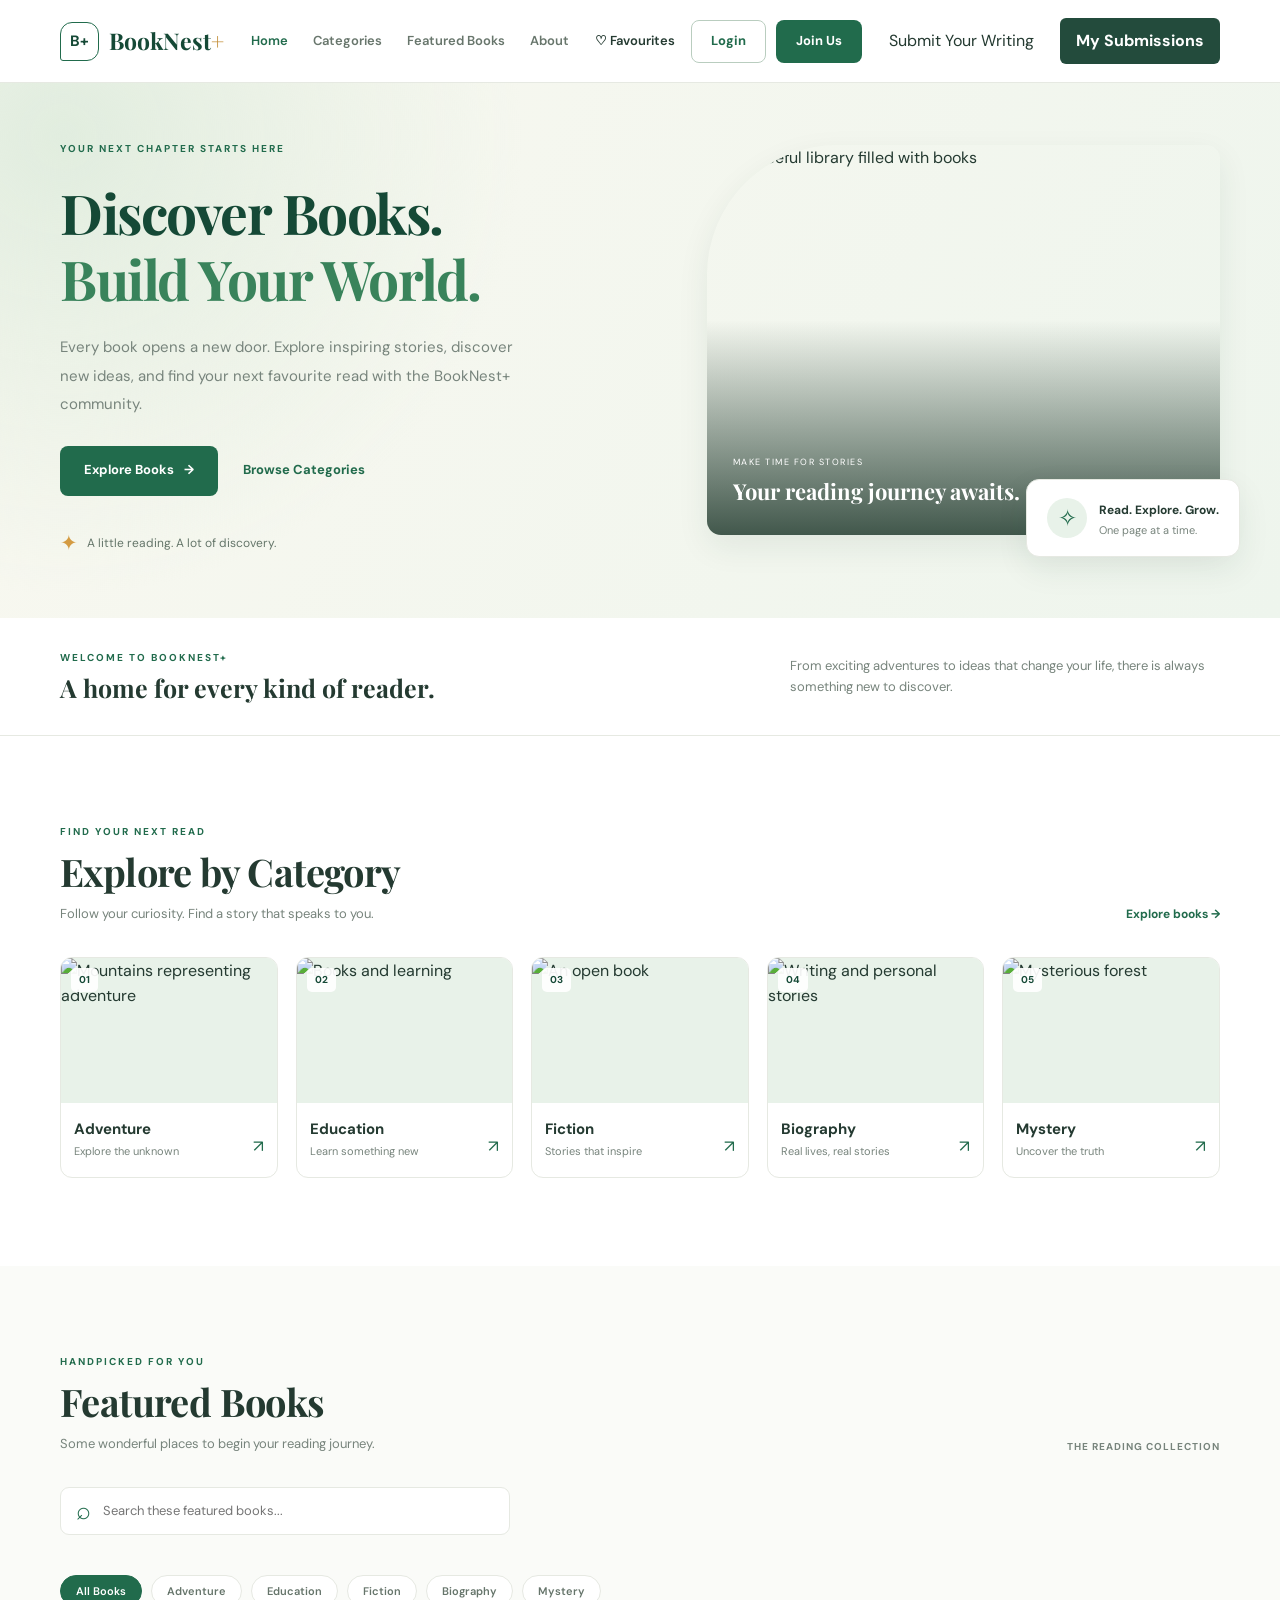
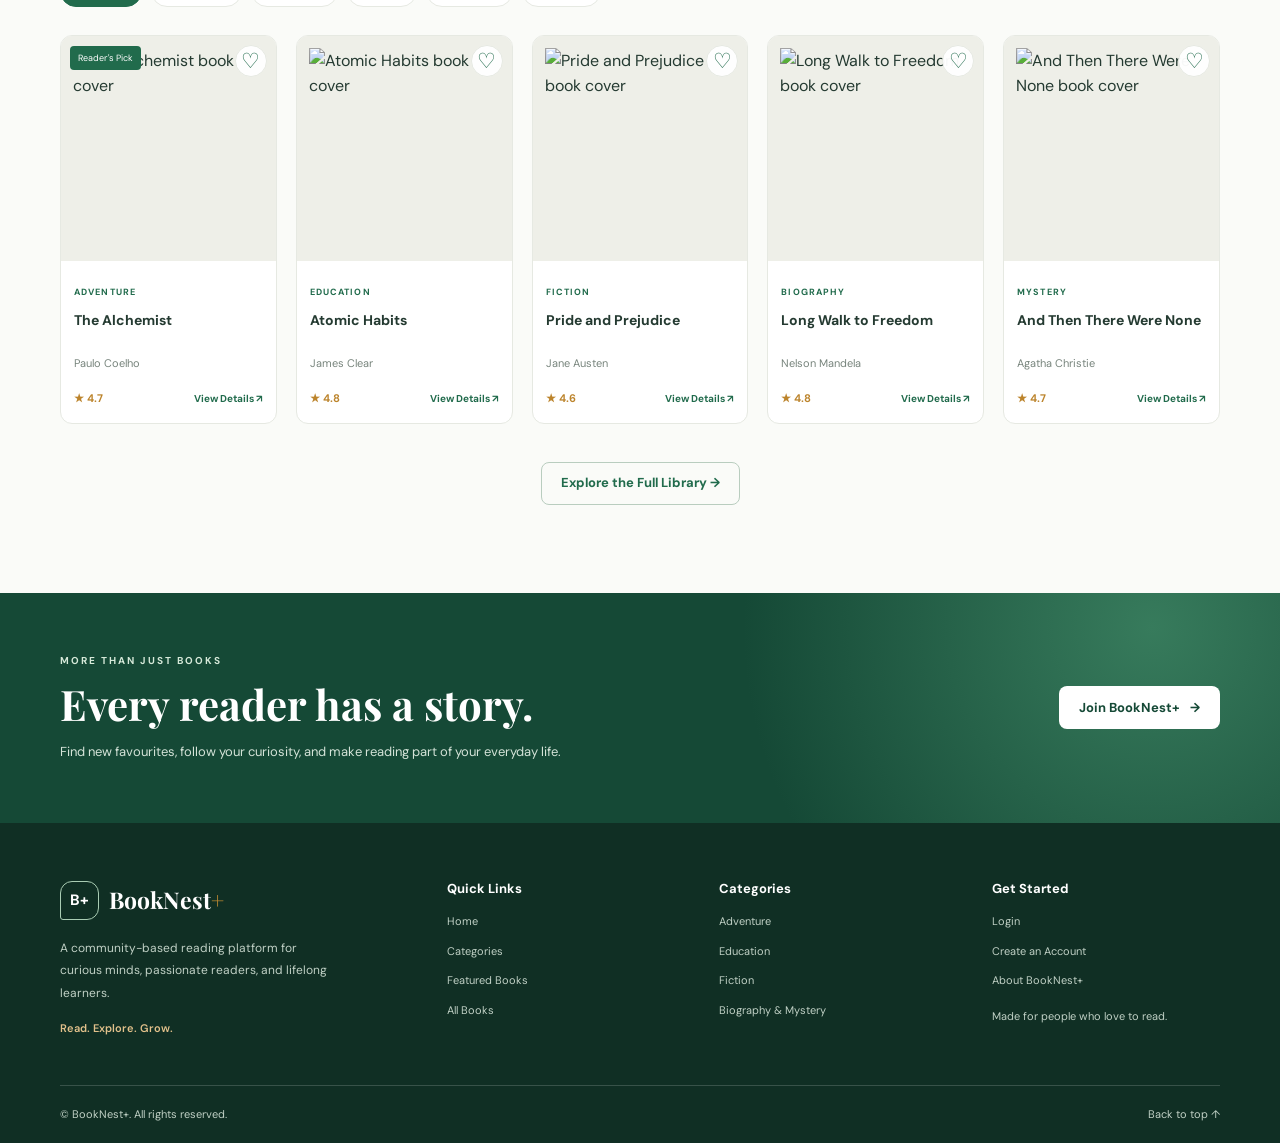
==== commit b3182979: "Added Author Submission Page and My Submissions Page" ====
--- a/index.html
+++ b/index.html
@@ -4,181 +4,495 @@
 <head>
   <meta charset="UTF-8">
   <meta name="viewport" content="width=device-width, initial-scale=1.0">
+
   <title>BookNest+ | Discover Your Next Book</title>
-  <meta name="description" content="Discover books, explore categories and start reading with BookNest+.">
+
+  <meta name="description"
+    content="Discover books, explore categories, and find your next favourite read at BookNest+.">
+
   <link rel="preconnect" href="https://fonts.googleapis.com">
   <link rel="preconnect" href="https://fonts.gstatic.com" crossorigin>
-  <link href="https://fonts.googleapis.com/css2?family=DM+Sans:wght@400;500;600;700;800&family=Playfair+Display:wght@600;700;800&display=swap" rel="stylesheet">
+
+  <link href="https://fonts.googleapis.com/css2?family=DM+Sans:wght@400;500;600;700&family=Playfair+Display:wght@500;600;700&display=swap"
+    rel="stylesheet">
+
   <link rel="stylesheet" href="style.css">
   <script src="script.js" defer></script>
 </head>
+
 <body>
 
-<header class="navbar">
-  <a class="logo" href="index.html"><span>B+</span> BookNest</a>
-
-  <nav class="nav-links">
-    <a class="active" href="#home">Home</a>
-    <a href="#categories">Categories</a>
-    <a href="#featured">Featured Books</a>
-    <a href="#about">About</a>
-  </nav>
-
-  <div class="nav-actions">
-    <a class="login-link" href="login.html">Log in</a>
-    <a class="btn btn-small" href="signup.html">Join Us <span>↗</span></a>
-  </div>
-</header>
-
-<main>
-  <section class="hero" id="home">
-    <div class="hero-content">
-      <div class="eyebrow"><span class="live-dot"></span> YOUR NEXT CHAPTER STARTS HERE</div>
-
-      <h1>Discover Books.<br>Build Your <span>World.</span></h1>
-
-      <p>Find stories that move you, ideas that inspire you, and books that stay with you long after the last page.</p>
-
-      <div class="hero-actions">
-        <a href="#featured" class="btn">Explore Books <span>→</span></a>
-        <a href="#categories" class="text-link">Browse categories ↗</a>
-      </div>
-
-      <div class="hero-stats">
-        <div><strong>Explore</strong><small>Books for every mind</small></div>
-        <div><strong>Discover</strong><small>Your next favourite</small></div>
-        <div><strong>Read</strong><small>At your own pace</small></div>
-      </div>
+  <!-- NAVIGATION BAR -->
+  <header class="site-header">
+    <nav class="navbar container" aria-label="Main navigation">
+
+      <a href="#home" class="logo">
+        <span class="logo-icon">B+</span>
+        <span>BookNest<span class="logo-plus">+</span></span>
+      </a>
+
+      <button class="menu-toggle" id="menuToggle"
+        aria-label="Toggle navigation" aria-expanded="false">
+        ☰
+      </button>
+
+      <div class="nav-links" id="navLinks">
+        <a href="#home" class="nav-link active">Home</a>
+        <a href="#categories" class="nav-link">Categories</a>
+        <a href="#featured" class="nav-link">Featured Books</a>
+        <a href="#about" class="nav-link">About</a>
+      </div>
+
+      <div class="nav-actions">
+        <a href="#featured" class="wishlist-link">
+          ♡ <span>Favourites</span>
+        </a>
+        <a href="login.html" class="btn btn-outline">Login</a>
+        <a href="signup.html" class="btn btn-primary">Join Us</a>
+      </div>
+<a href="author-submission/submit-writing.html">
+    Submit Your Writing
+</a>
+      <a class="submit-writing-link" href="author-submission/my-writing.html">
+    My Submissions
+</a>
+    </nav>
+  </header>
+
+
+  <main>
+
+    <!-- HERO SECTION -->
+    <section class="hero" id="home">
+      <div class="container hero-grid">
+
+        <div class="hero-content">
+          <span class="eyebrow">
+            YOUR NEXT CHAPTER STARTS HERE
+          </span>
+
+          <h1>
+            Discover Books.<br>
+            <span>Build Your World.</span>
+          </h1>
+
+          <p class="hero-description">
+            Every book opens a new door. Explore inspiring stories,
+            discover new ideas, and find your next favourite read
+            with the BookNest+ community.
+          </p>
+
+          <div class="hero-buttons">
+            <a href="#featured" class="btn btn-primary btn-large">
+              Explore Books <span>→</span>
+            </a>
+
+            <a href="#categories" class="btn btn-text">
+              Browse Categories
+            </a>
+          </div>
+
+          <div class="hero-note">
+            <span class="note-icon">✦</span>
+            A little reading. A lot of discovery.
+          </div>
+        </div>
+
+        <div class="hero-visual">
+          <div class="hero-image">
+            <img
+              src="https://images.unsplash.com/photo-1507842217343-583bb7270b66?auto=format&fit=crop&w=1000&q=85"
+              alt="A peaceful library filled with books"
+            >
+            <div class="image-caption">
+              <span>MAKE TIME FOR STORIES</span>
+              <strong>Your reading journey awaits.</strong>
+            </div>
+          </div>
+
+          <div class="floating-note">
+            <span class="floating-icon">✧</span>
+            <div>
+              <strong>Read. Explore. Grow.</strong>
+              <p>One page at a time.</p>
+            </div>
+          </div>
+        </div>
+
+      </div>
+    </section>
+
+
+    <!-- SMALL INTRODUCTION -->
+    <section class="welcome-strip">
+      <div class="container welcome-inner">
+        <div>
+          <span class="section-kicker">WELCOME TO BOOKNEST+</span>
+          <h2>A home for every kind of reader.</h2>
+        </div>
+
+        <p>
+          From exciting adventures to ideas that change your life,
+          there is always something new to discover.
+        </p>
+      </div>
+    </section>
+
+
+    <!-- CATEGORIES SECTION -->
+    <section class="section categories-section" id="categories">
+      <div class="container">
+
+        <div class="section-heading">
+          <div>
+            <span class="section-kicker">FIND YOUR NEXT READ</span>
+            <h2>Explore by Category</h2>
+            <p>Follow your curiosity. Find a story that speaks to you.</p>
+          </div>
+
+          <a href="#featured" class="text-link">Explore books →</a>
+        </div>
+
+        <div class="category-grid">
+
+          <a href="#featured" class="category-card"
+             data-category-link="Adventure">
+            <div class="category-image adventure-image">
+              <img
+                src="https://images.unsplash.com/photo-1464822759023-fed622ff2c3b?auto=format&fit=crop&w=600&q=80"
+                alt="Mountains representing adventure">
+              <span class="category-number">01</span>
+            </div>
+            <div class="category-info">
+              <h3>Adventure</h3>
+              <p>Explore the unknown</p>
+              <span class="category-arrow">↗</span>
+            </div>
+          </a>
+
+          <a href="#featured" class="category-card"
+             data-category-link="Education">
+            <div class="category-image">
+              <img
+                src="https://images.unsplash.com/photo-1503676260728-1c00da094a0b?auto=format&fit=crop&w=600&q=80"
+                alt="Books and learning">
+              <span class="category-number">02</span>
+            </div>
+            <div class="category-info">
+              <h3>Education</h3>
+              <p>Learn something new</p>
+              <span class="category-arrow">↗</span>
+            </div>
+          </a>
+
+          <a href="#featured" class="category-card"
+             data-category-link="Fiction">
+            <div class="category-image">
+              <img
+                src="https://images.unsplash.com/photo-1519682337058-a94d519337bc?auto=format&fit=crop&w=600&q=80"
+                alt="An open book">
+              <span class="category-number">03</span>
+            </div>
+            <div class="category-info">
+              <h3>Fiction</h3>
+              <p>Stories that inspire</p>
+              <span class="category-arrow">↗</span>
+            </div>
+          </a>
+
+          <a href="#featured" class="category-card"
+             data-category-link="Biography">
+            <div class="category-image">
+              <img
+                src="https://images.unsplash.com/photo-1455390582262-044cdead277a?auto=format&fit=crop&w=600&q=80"
+                alt="Writing and personal stories">
+              <span class="category-number">04</span>
+            </div>
+            <div class="category-info">
+              <h3>Biography</h3>
+              <p>Real lives, real stories</p>
+              <span class="category-arrow">↗</span>
+            </div>
+          </a>
+
+          <a href="#featured" class="category-card"
+             data-category-link="Mystery">
+            <div class="category-image">
+              <img
+                src="https://images.unsplash.com/photo-1518709268805-4e9042af9f23?auto=format&fit=crop&w=600&q=80"
+                alt="Mysterious forest">
+              <span class="category-number">05</span>
+            </div>
+            <div class="category-info">
+              <h3>Mystery</h3>
+              <p>Uncover the truth</p>
+              <span class="category-arrow">↗</span>
+            </div>
+          </a>
+
+        </div>
+      </div>
+    </section>
+
+
+    <!-- FEATURED BOOKS SECTION -->
+    <section class="section featured-section" id="featured">
+      <div class="container">
+
+        <div class="section-heading">
+          <div>
+            <span class="section-kicker">HANDPICKED FOR YOU</span>
+            <h2>Featured Books</h2>
+            <p>Some wonderful places to begin your reading journey.</p>
+          </div>
+          <span class="collection-label">THE READING COLLECTION</span>
+        </div>
+
+        <div class="search-box">
+          <span aria-hidden="true">⌕</span>
+          <input
+            type="search"
+            id="bookSearch"
+            placeholder="Search these featured books..."
+            aria-label="Search featured books">
+        </div>
+<p id="apiBookStatus"></p>
+<div id="apiBookResults" class="api-book-results"></div>
+
+        <div class="filter-buttons" aria-label="Filter books by category">
+          <button class="filter-btn selected" data-filter="All">All Books</button>
+          <button class="filter-btn" data-filter="Adventure">Adventure</button>
+          <button class="filter-btn" data-filter="Education">Education</button>
+          <button class="filter-btn" data-filter="Fiction">Fiction</button>
+          <button class="filter-btn" data-filter="Biography">Biography</button>
+          <button class="filter-btn" data-filter="Mystery">Mystery</button>
+        </div>
+
+        <div class="book-grid" id="bookGrid">
+
+          <article class="book-card" data-category="Adventure"
+            data-title="the alchemist">
+            <div class="book-cover">
+              <img
+                src="https://covers.openlibrary.org/b/isbn/9780062315007-L.jpg"
+                alt="The Alchemist book cover"
+                loading="lazy">
+              <span class="book-badge">Reader's Pick</span>
+              <button class="heart-btn" aria-label="Add The Alchemist to favourites"
+                aria-pressed="false">♡</button>
+            </div>
+            <div class="book-info">
+              <span class="book-category">ADVENTURE</span>
+              <h3>The Alchemist</h3>
+              <p class="book-author">Paulo Coelho</p>
+              <div class="book-bottom">
+                <span class="rating">★ 4.7</span>
+                <button class="details-btn" data-title="The Alchemist"
+                  data-author="Paulo Coelho"
+                  data-description="A young shepherd travels in search of a treasure and discovers lessons about dreams, courage, and the journey itself.">View Details ↗</button>
+              </div>
+            </div>
+          </article>
+
+          <article class="book-card" data-category="Education"
+            data-title="atomic habits">
+            <div class="book-cover">
+              <img
+                src="https://covers.openlibrary.org/b/isbn/9780735211292-L.jpg"
+                alt="Atomic Habits book cover"
+                loading="lazy">
+              <button class="heart-btn" aria-label="Add Atomic Habits to favourites"
+                aria-pressed="false">♡</button>
+            </div>
+            <div class="book-info">
+              <span class="book-category">EDUCATION</span>
+              <h3>Atomic Habits</h3>
+              <p class="book-author">James Clear</p>
+              <div class="book-bottom">
+                <span class="rating">★ 4.8</span>
+                <button class="details-btn" data-title="Atomic Habits"
+                  data-author="James Clear"
+                  data-description="A practical guide to understanding small habits and building better routines through consistent daily improvements.">View Details ↗</button>
+              </div>
+            </div>
+          </article>
+
+          <article class="book-card" data-category="Fiction"
+            data-title="pride and prejudice">
+            <div class="book-cover">
+              <img
+                src="https://covers.openlibrary.org/b/isbn/9780141439518-L.jpg"
+                alt="Pride and Prejudice book cover"
+                loading="lazy">
+              <button class="heart-btn" aria-label="Add Pride and Prejudice to favourites"
+                aria-pressed="false">♡</button>
+            </div>
+            <div class="book-info">
+              <span class="book-category">FICTION</span>
+              <h3>Pride and Prejudice</h3>
+              <p class="book-author">Jane Austen</p>
+              <div class="book-bottom">
+                <span class="rating">★ 4.6</span>
+                <button class="details-btn" data-title="Pride and Prejudice"
+                  data-author="Jane Austen"
+                  data-description="A classic novel exploring love, family, first impressions, and social expectations in nineteenth-century England.">View Details ↗</button>
+              </div>
+            </div>
+          </article>
+
+          <article class="book-card" data-category="Biography"
+            data-title="long walk to freedom">
+            <div class="book-cover">
+              <img
+                src="https://covers.openlibrary.org/b/isbn/9780316548182-L.jpg"
+                alt="Long Walk to Freedom book cover"
+                loading="lazy">
+              <button class="heart-btn" aria-label="Add Long Walk to Freedom to favourites"
+                aria-pressed="false">♡</button>
+            </div>
+            <div class="book-info">
+              <span class="book-category">BIOGRAPHY</span>
+              <h3>Long Walk to Freedom</h3>
+              <p class="book-author">Nelson Mandela</p>
+              <div class="book-bottom">
+                <span class="rating">★ 4.8</span>
+                <button class="details-btn" data-title="Long Walk to Freedom"
+                  data-author="Nelson Mandela"
+                  data-description="Nelson Mandela's autobiography recounts his life, struggle against apartheid, and journey toward freedom and equality.">View Details ↗</button>
+              </div>
+            </div>
+          </article>
+
+          <article class="book-card" data-category="Mystery"
+            data-title="and then there were none">
+            <div class="book-cover">
+              <img
+                src="https://covers.openlibrary.org/b/isbn/9780062073488-L.jpg"
+                alt="And Then There Were None book cover"
+                loading="lazy">
+              <button class="heart-btn" aria-label="Add And Then There Were None to favourites"
+                aria-pressed="false">♡</button>
+            </div>
+            <div class="book-info">
+              <span class="book-category">MYSTERY</span>
+              <h3>And Then There Were None</h3>
+              <p class="book-author">Agatha Christie</p>
+              <div class="book-bottom">
+                <span class="rating">★ 4.7</span>
+                <button class="details-btn" data-title="And Then There Were None"
+                  data-author="Agatha Christie"
+                  data-description="Ten strangers gather on an isolated island, where a mysterious sequence of events creates a tense detective mystery.">View Details ↗</button>
+              </div>
+            </div>
+          </article>
+
+        </div>
+
+        <p class="empty-message" id="emptyMessage" hidden>
+          No matching books found. Try another search.
+        </p>
+
+        <div class="center-action">
+          <a href="books.html" class="btn btn-outline">
+            Explore the Full Library →
+          </a>
+        </div>
+
+      </div>
+    </section>
+
+
+    <!-- COMMUNITY BANNER -->
+    <section class="community-section">
+      <div class="container community-inner">
+        <div>
+          <span class="section-kicker light-kicker">MORE THAN JUST BOOKS</span>
+          <h2>Every reader has a story.</h2>
+          <p>
+            Find new favourites, follow your curiosity, and make
+            reading part of your everyday life.
+          </p>
+        </div>
+
+        <a href="signup.html" class="btn btn-light">
+          Join BookNest+ <span>→</span>
+        </a>
+      </div>
+    </section>
+
+  </main>
+
+
+  <!-- FOOTER -->
+  <footer class="site-footer" id="about">
+    <div class="container">
+
+      <div class="footer-grid">
+
+        <div class="footer-brand">
+          <a href="#home" class="logo footer-logo">
+            <span class="logo-icon">B+</span>
+            <span>BookNest<span class="logo-plus">+</span></span>
+          </a>
+
+          <p>
+            A community-based reading platform for curious minds,
+            passionate readers, and lifelong learners.
+          </p>
+
+          <span class="footer-tagline">Read. Explore. Grow.</span>
+        </div>
+
+        <div class="footer-column">
+          <h3>Quick Links</h3>
+          <a href="#home">Home</a>
+          <a href="#categories">Categories</a>
+          <a href="#featured">Featured Books</a>
+          <a href="books.html">All Books</a>
+        </div>
+
+        <div class="footer-column">
+          <h3>Categories</h3>
+          <a href="#categories">Adventure</a>
+          <a href="#categories">Education</a>
+          <a href="#categories">Fiction</a>
+          <a href="#categories">Biography & Mystery</a>
+        </div>
+
+        <div class="footer-column">
+          <h3>Get Started</h3>
+          <a href="login.html">Login</a>
+          <a href="signup.html">Create an Account</a>
+          <a href="#about">About BookNest+</a>
+          <p class="footer-small">Made for people who love to read.</p>
+        </div>
+
+      </div>
+
+      <div class="footer-bottom">
+        <p>© <span id="currentYear"></span> BookNest+. All rights reserved.</p>
+        <a href="#home">Back to top ↑</a>
+      </div>
+
     </div>
-
-    <div class="hero-art">
-      <div class="art-glow"></div>
-      <div class="floating-note note-top">✦ A world of stories</div>
-
-      <div class="book-stack">
-        <div class="cover cover-back">
-          <span>THE ART<br>OF THINKING</span>
-          <small>Ideas that change everything</small>
-        </div>
-        <div class="cover cover-middle">
-          <span>THE<br>ALCHEMIST</span>
-          <small>Paulo Coelho</small>
-        </div>
-        <div class="cover cover-front">
-          <div class="cover-sun"></div>
-          <span>YOUR NEXT<br>GREAT READ</span>
-          <small>BEGIN HERE</small>
-        </div>
-      </div>
-
-      <div class="floating-note note-bottom">Read. Imagine. Repeat. ↗</div>
-    </div>
-  </section>
-
-  <section class="benefits">
-    <div><span class="benefit-icon">✦</span><div><strong>Discover</strong><small>Find books you will love</small></div></div>
-    <div><span class="benefit-icon">⌕</span><div><strong>Explore</strong><small>Search across categories</small></div></div>
-    <div><span class="benefit-icon">↗</span><div><strong>Read online</strong><small>Enjoy your reading journey</small></div></div>
-  </section>
-
-  <section class="section categories-section" id="categories">
-    <div class="section-heading">
-      <div><span class="section-label">FIND YOUR INTEREST</span><h2>Explore by category</h2></div>
-      <p>Every genre opens a different door.</p>
-    </div>
-
-    <div class="category-grid">
-      <button class="category-card selected" data-category="All">
-        <span class="category-symbol">✧</span><strong>All Books</strong><small>Explore everything</small>
-      </button>
-      <button class="category-card" data-category="Fiction">
-        <span class="category-symbol">◈</span><strong>Fiction</strong><small>Worlds of imagination</small>
-      </button>
-      <button class="category-card" data-category="Self-help">
-        <span class="category-symbol">✳</span><strong>Self-help</strong><small>Grow every day</small>
-      </button>
-      <button class="category-card" data-category="Biography">
-        <span class="category-symbol">◎</span><strong>Biography</strong><small>Lives that inspire</small>
-      </button>
-      <button class="category-card" data-category="Mystery">
-        <span class="category-symbol">⌘</span><strong>Mystery</strong><small>Follow the clues</small>
-      </button>
-    </div>
-  </section>
-
-  <section class="section featured-section" id="featured">
-    <div class="section-heading">
-      <div><span class="section-label">THE BOOKSHELF</span><h2>Books worth your time<span class="purple-dot">.</span></h2></div>
-      <a class="text-link" href="#featured">Explore collection ↗</a>
-    </div>
-
-    <div class="toolbar">
-      <label class="search-box">
-        <span>⌕</span>
-        <input id="bookSearch" type="search" placeholder="Search title, author or genre...">
-      </label>
-      <select id="categorySelect" aria-label="Filter books by category">
-        <option value="All">All categories</option>
-        <option value="Fiction">Fiction</option>
-        <option value="Self-help">Self-help</option>
-        <option value="Biography">Biography</option>
-        <option value="Mystery">Mystery</option>
-      </select>
-    </div>
-
-    <div class="book-grid" id="bookGrid">
-
-      <article class="book-card" data-title="The Alchemist" data-author="Paulo Coelho" data-category="Fiction">
-        <a class="book-cover cover-alchemist" href="reader/reader.html?id=alchemist">
-          <span class="cover-kicker">A NOVEL</span><span class="cover-title">THE<br>ALCHEMIST</span><span class="cover-author">PAULO COELHO</span>
-        </a>
-        <div class="book-info"><span class="book-category">FICTION</span><h3>The Alchemist</h3><p>Paulo Coelho</p><div class="book-bottom"><span class="read-label">Online reader</span><a class="read-btn" href="reader/reader.html?id=alchemist" aria-label="Read The Alchemist">→</a></div></div>
-      </article>
-
-      <article class="book-card" data-title="Atomic Habits" data-author="James Clear" data-category="Self-help">
-        <a class="book-cover cover-atomic" href="reader/reader.html?id=atomic-habits">
-          <span class="cover-kicker">TINY CHANGES</span><span class="cover-title">ATOMIC<br>HABITS</span><span class="cover-author">JAMES CLEAR</span>
-        </a>
-        <div class="book-info"><span class="book-category">SELF-HELP</span><h3>Atomic Habits</h3><p>James Clear</p><div class="book-bottom"><span class="read-label">Online reader</span><a class="read-btn" href="reader/reader.html?id=atomic-habits" aria-label="Read Atomic Habits">→</a></div></div>
-      </article>
-
-      <article class="book-card" data-title="Pride and Prejudice" data-author="Jane Austen" data-category="Fiction">
-        <a class="book-cover cover-pride" href="reader/reader.html?id=pride-and-prejudice">
-          <span class="cover-kicker">JANE AUSTEN</span><span class="cover-title">PRIDE &<br>PREJUDICE</span><span class="cover-author">A CLASSIC NOVEL</span>
-        </a>
-        <div class="book-info"><span class="book-category">FICTION</span><h3>Pride and Prejudice</h3><p>Jane Austen</p><div class="book-bottom"><span class="read-label">Online reader</span><a class="read-btn" href="reader/reader.html?id=pride-and-prejudice" aria-label="Read Pride and Prejudice">→</a></div></div>
-      </article>
-
-      <article class="book-card" data-title="Long Walk to Freedom" data-author="Nelson Mandela" data-category="Biography">
-        <a class="book-cover cover-freedom" href="reader/reader.html?id=long-walk-to-freedom">
-          <span class="cover-kicker">AN AUTOBIOGRAPHY</span><span class="cover-title">LONG WALK<br>TO FREEDOM</span><span class="cover-author">NELSON MANDELA</span>
-        </a>
-        <div class="book-info"><span class="book-category">BIOGRAPHY</span><h3>Long Walk to Freedom</h3><p>Nelson Mandela</p><div class="book-bottom"><span class="read-label">Online reader</span><a class="read-btn" href="reader/reader.html?id=long-walk-to-freedom" aria-label="Read Long Walk to Freedom">→</a></div></div>
-      </article>
-
-      <article class="book-card" data-title="And Then There Were None" data-author="Agatha Christie" data-category="Mystery">
-        <a class="book-cover cover-mystery" href="reader/reader.html?id=and-then-there-were-none">
-          <span class="cover-kicker">A MYSTERY</span><span class="cover-title">AND THEN<br>THERE WERE<br>NONE</span><span class="cover-author">AGATHA CHRISTIE</span>
-        </a>
-        <div class="book-info"><span class="book-category">MYSTERY</span><h3>And Then There Were None</h3><p>Agatha Christie</p><div class="book-bottom"><span class="read-label">Online reader</span><a class="read-btn" href="reader/reader.html?id=and-then-there-were-none" aria-label="Read And Then There Were None">→</a></div></div>
-      </article>
-
-    </div>
-    <p class="empty-message" id="emptyMessage" hidden>No books found. Try another search.</p>
-  </section>
-
-  <section class="cta-section" id="about">
-    <div><span class="section-label">YOUR NEXT CHAPTER</span><h2>A good book can change<br>the way you see the world.</h2><p>Find a story. Make some time. Let your imagination wander.</p></div>
-    <a href="#featured" class="btn btn-light">Find your next read ↗</a>
-  </section>
-</main>
-
-<footer class="footer">
-  <a class="logo footer-logo" href="index.html"><span>B+</span> BookNest</a>
-  <p>A little corner of the internet for people who love books.</p>
-  <div class="footer-links"><a href="#home">Home</a><a href="#categories">Categories</a><a href="#featured">Books</a><a href="#about">About</a></div>
-  <small>© 2026 BookNest+. Made for readers.</small>
-</footer>
+  </footer>
+
+
+  <!-- BOOK DETAILS MODAL -->
+  <dialog class="book-modal" id="bookModal">
+    <button class="modal-close" id="modalClose"
+      aria-label="Close details">×</button>
+
+    <span class="section-kicker">BOOK DETAILS</span>
+    <h2 id="modalTitle">Book Title</h2>
+    <p class="modal-author" id="modalAuthor"></p>
+    <p id="modalDescription"></p>
+    <p class="modal-note">
+      This is a book preview. Full reading functionality will be
+      connected with the Book Reader module.
+    </p>
+    <button class="btn btn-primary" id="modalDone">Done</button>
+  </dialog>
 
 </body>
-</html>
+</html>
--- a/style.css
+++ b/style.css
@@ -1,259 +1,1248 @@
+
+/* ==========================================
+   BOOKNEST+ | COMMON WEBSITE DESIGN
+========================================== */
 
 :root {
-  --ink: #211d35;
-  --muted: #77758b;
-  --purple: #7455d9;
-  --purple-dark: #4c32a4;
-  --lavender: #f0ebff;
-  --paper: #fbfaff;
-  --white: #fff;
-  --line: #ece9f4;
-  --navy: #24203e;
-}
-
-* { box-sizing: border-box; }
-html { scroll-behavior: smooth; scroll-padding-top: 85px; }
+  --green: #216b4c;
+  --green-dark: #154936;
+  --green-light: #e8f2e9;
+  --cream: #f8f6ef;
+  --white: #ffffff;
+  --text: #243a31;
+  --muted: #77847c;
+  --border: #e6e9e2;
+  --gold: #d49b42;
+  --shadow: 0 12px 32px rgba(30, 65, 46, 0.08);
+  --radius: 16px;
+  --heading-font: "Playfair Display", Georgia, serif;
+  --body-font: "DM Sans", Arial, sans-serif;
+}
+
+* {
+  margin: 0;
+  padding: 0;
+  box-sizing: border-box;
+}
+
+html {
+  scroll-behavior: smooth;
+  scroll-padding-top: 90px;
+}
+
 body {
-  margin: 0;
-  font-family: "DM Sans", sans-serif;
-  color: var(--ink);
+  font-family: var(--body-font);
   background: var(--white);
+  color: var(--text);
   line-height: 1.6;
 }
-a { color: inherit; text-decoration: none; }
-button, input, select { font: inherit; }
-button, a { -webkit-tap-highlight-color: transparent; }
+
+body,
+button,
+input {
+  font-family: var(--body-font);
+}
+
+a {
+  color: inherit;
+  text-decoration: none;
+}
+
+button {
+  cursor: pointer;
+}
+
+img {
+  display: block;
+  max-width: 100%;
+}
+
+.container {
+  width: min(1160px, calc(100% - 48px));
+  margin-inline: auto;
+}
+
+.section {
+  padding: 88px 0;
+}
+
+h1,
+h2,
+h3 {
+  line-height: 1.2;
+}
+
+h1,
+h2 {
+  font-family: var(--heading-font);
+}
+
+p {
+  color: var(--muted);
+}
+
+[hidden] {
+  display: none !important;
+}
+
+
+/* NAVBAR */
+
+.site-header {
+  position: sticky;
+  top: 0;
+  z-index: 100;
+  background: rgba(255, 255, 255, 0.96);
+  border-bottom: 1px solid var(--border);
+  backdrop-filter: blur(14px);
+}
 
 .navbar {
-  height: 82px;
+  min-height: 82px;
   display: flex;
   align-items: center;
   justify-content: space-between;
-  padding: 0 7%;
   gap: 24px;
-  background: rgba(255,255,255,.96);
-  border-bottom: 1px solid #f0edf6;
-  position: sticky;
-  top: 0;
-  z-index: 10;
-  backdrop-filter: blur(15px);
-}
+}
+
 .logo {
-  font-size: 22px;
-  font-weight: 800;
-  letter-spacing: -.8px;
-  white-space: nowrap;
-}
-.logo span {
-  display: inline-grid;
-  place-items: center;
-  background: var(--purple);
-  color: white;
-  width: 38px;
-  height: 38px;
-  border-radius: 12px;
-  margin-right: 6px;
-  font-size: 16px;
-}
-.nav-links, .nav-actions { display: flex; align-items: center; gap: 28px; }
-.nav-links a, .login-link {
-  font-size: 13px;
-  color: #77738b;
-  font-weight: 600;
-  transition: color .2s;
-}
-.nav-links a:hover, .nav-links a.active, .login-link:hover { color: var(--purple); }
-.nav-actions { gap: 20px; }
-
-.btn {
   display: inline-flex;
   align-items: center;
+  gap: 10px;
+  color: var(--green-dark);
+  font-family: var(--heading-font);
+  font-size: 23px;
+  font-weight: 700;
+  white-space: nowrap;
+}
+
+.logo-icon {
+  display: grid;
+  place-items: center;
+  width: 39px;
+  height: 39px;
+  border: 1.5px solid var(--green);
+  border-radius: 12px 12px 12px 3px;
+  font-family: var(--body-font);
+  font-size: 15px;
+}
+
+.logo-plus {
+  color: #c18b32;
+}
+
+.nav-links {
+  display: flex;
+  align-items: center;
+  gap: 25px;
+}
+
+.nav-link {
+  font-size: 13px;
+  font-weight: 600;
+  color: #68766c;
+  transition: color 0.2s ease;
+}
+
+.nav-link:hover,
+.nav-link.active {
+  color: var(--green);
+}
+
+.nav-actions {
+  display: flex;
+  align-items: center;
+  gap: 10px;
+}
+
+.wishlist-link {
+  font-size: 13px;
+  font-weight: 600;
+  margin-right: 6px;
+  white-space: nowrap;
+}
+
+.menu-toggle {
+  display: none;
+  border: 0;
+  background: var(--green-light);
+  color: var(--green-dark);
+  border-radius: 9px;
+  padding: 8px 12px;
+  font-size: 22px;
+}
+
+
+/* BUTTONS */
+
+.btn {
+  min-height: 43px;
+  display: inline-flex;
   justify-content: center;
+  align-items: center;
+  gap: 10px;
+  border: 1px solid transparent;
+  border-radius: 8px;
+  padding: 10px 19px;
+  font-size: 13px;
+  font-weight: 700;
+  transition: transform 0.2s ease,
+              background 0.2s ease,
+              color 0.2s ease;
+}
+
+.btn:hover {
+  transform: translateY(-2px);
+}
+
+.btn-primary {
+  background: var(--green);
+  color: var(--white);
+}
+
+.btn-primary:hover {
+  background: var(--green-dark);
+}
+
+.btn-outline {
+  color: var(--green);
+  background: transparent;
+  border-color: #b9cdbf;
+}
+
+.btn-outline:hover {
+  background: var(--green-light);
+}
+
+.btn-text {
+  color: var(--green);
+  padding-inline: 8px;
+}
+
+.btn-large {
+  min-height: 50px;
+  padding-inline: 23px;
+}
+
+.btn-light {
+  color: var(--green-dark);
+  background: var(--white);
+}
+
+.btn-light:hover {
+  background: var(--cream);
+}
+
+
+/* HERO */
+
+.hero {
+  overflow: hidden;
+  background:
+    radial-gradient(circle at 5% 10%, #e1eddf 0, transparent 35%),
+    linear-gradient(120deg, #f9f8f0 0%, #eef5ed 100%);
+}
+
+.hero-grid {
+  min-height: 510px;
+  padding-block: 58px;
+  display: grid;
+  grid-template-columns: 1fr 0.9fr;
+  align-items: center;
+  gap: 55px;
+}
+
+.eyebrow,
+.section-kicker {
+  display: block;
+  color: var(--green);
+  font-size: 10px;
+  font-weight: 700;
+  letter-spacing: 2px;
+}
+
+.hero h1 {
+  margin-top: 22px;
+  font-size: clamp(39px, 4.3vw, 59px);
+  letter-spacing: -1.5px;
+  color: var(--green-dark);
+}
+
+.hero h1 span {
+  color: #39835b;
+}
+
+.hero-description {
+  max-width: 475px;
+  margin-top: 22px;
+  font-size: 15px;
+  line-height: 1.9;
+}
+
+.hero-buttons {
+  display: flex;
+  flex-wrap: wrap;
+  align-items: center;
+  gap: 16px;
+  margin-top: 27px;
+}
+
+.hero-note {
+  display: flex;
+  align-items: center;
+  gap: 9px;
+  margin-top: 31px;
+  font-size: 12px;
+  color: #65766a;
+}
+
+.note-icon {
+  color: var(--gold);
+  font-size: 21px;
+}
+
+.hero-visual {
+  position: relative;
+  padding: 0 0 22px 10px;
+}
+
+.hero-image {
+  position: relative;
+  height: 390px;
+  overflow: hidden;
+  border-radius: 130px 14px 14px 14px;
+  box-shadow: var(--shadow);
+}
+
+.hero-image::after {
+  content: "";
+  position: absolute;
+  inset: 45% 0 0;
+  background: linear-gradient(transparent, rgba(16, 43, 30, 0.78));
+}
+
+.hero-image img {
+  width: 100%;
+  height: 100%;
+  object-fit: cover;
+}
+
+.image-caption {
+  position: absolute;
+  z-index: 1;
+  left: 26px;
+  right: 20px;
+  bottom: 25px;
+  display: grid;
+  gap: 5px;
+  color: var(--white);
+}
+
+.image-caption span {
+  font-size: 9px;
+  letter-spacing: 1.5px;
+}
+
+.image-caption strong {
+  font-family: var(--heading-font);
+  font-size: 22px;
+}
+
+.floating-note {
+  position: absolute;
+  right: -20px;
+  bottom: 0;
+  display: flex;
+  align-items: center;
   gap: 12px;
-  padding: 14px 22px;
+  background: var(--white);
+  padding: 16px 20px;
+  border: 1px solid var(--border);
+  border-radius: 13px;
+  box-shadow: var(--shadow);
+}
+
+.floating-icon {
+  display: grid;
+  place-items: center;
+  width: 40px;
+  height: 40px;
+  border-radius: 50%;
+  background: var(--green-light);
+  color: var(--green);
+  font-size: 23px;
+}
+
+.floating-note strong {
+  font-size: 12px;
+}
+
+.floating-note p {
+  font-size: 11px;
+}
+
+
+/* WELCOME STRIP */
+
+.welcome-strip {
+  border-bottom: 1px solid var(--border);
+}
+
+.welcome-inner {
+  padding-block: 32px;
+  display: flex;
+  justify-content: space-between;
+  align-items: center;
+  gap: 30px;
+}
+
+.welcome-inner h2 {
+  margin-top: 7px;
+  font-size: 25px;
+}
+
+.welcome-inner > p {
+  max-width: 430px;
+  font-size: 13px;
+}
+
+
+/* SECTION HEADINGS */
+
+.section-heading {
+  display: flex;
+  justify-content: space-between;
+  align-items: end;
+  gap: 25px;
+  margin-bottom: 32px;
+}
+
+.section-heading h2 {
+  margin-top: 9px;
+  font-size: clamp(29px, 3vw, 38px);
+  letter-spacing: -0.6px;
+}
+
+.section-heading p {
+  margin-top: 9px;
+  font-size: 13px;
+}
+
+.text-link {
+  color: var(--green);
+  font-size: 12px;
+  font-weight: 700;
+  white-space: nowrap;
+}
+
+.text-link:hover {
+  color: var(--green-dark);
+  text-decoration: underline;
+}
+
+
+/* CATEGORIES */
+
+.category-grid {
+  display: grid;
+  grid-template-columns: repeat(5, minmax(0, 1fr));
+  gap: 18px;
+}
+
+.category-card {
+  overflow: hidden;
+  border: 1px solid var(--border);
+  border-radius: 12px;
+  background: var(--white);
+  transition: transform 0.25s ease, box-shadow 0.25s ease;
+}
+
+.category-card:hover {
+  transform: translateY(-5px);
+  box-shadow: var(--shadow);
+}
+
+.category-image {
+  height: 145px;
+  position: relative;
+  overflow: hidden;
+  background: var(--green-light);
+}
+
+.category-image img {
+  width: 100%;
+  height: 100%;
+  object-fit: cover;
+  transition: transform 0.35s ease;
+}
+
+.category-card:hover .category-image img {
+  transform: scale(1.06);
+}
+
+.category-number {
+  position: absolute;
+  top: 10px;
+  left: 10px;
+  padding: 4px 8px;
+  border-radius: 5px;
+  color: var(--green-dark);
+  background: rgba(255, 255, 255, 0.93);
+  font-size: 10px;
+  font-weight: 700;
+}
+
+.category-info {
+  position: relative;
+  padding: 17px 13px;
+}
+
+.category-info h3 {
+  font-size: 15px;
+  color: var(--text);
+}
+
+.category-info p {
+  margin-top: 5px;
+  font-size: 11px;
+}
+
+.category-arrow {
+  position: absolute;
+  right: 13px;
+  bottom: 17px;
+  color: var(--green);
+  font-size: 17px;
+}
+
+
+/* FEATURED BOOKS */
+
+.featured-section {
+  background: #fafbf8;
+}
+
+.collection-label {
+  color: var(--muted);
+  font-size: 10px;
+  font-weight: 700;
+  letter-spacing: 1px;
+}
+
+.search-box {
+  max-width: 450px;
+  display: flex;
+  align-items: center;
+  gap: 12px;
+  padding: 0 15px;
+  margin-bottom: 20px;
+  border: 1px solid var(--border);
+  border-radius: 9px;
+  background: var(--white);
+}
+
+.search-box > span {
+  font-size: 25px;
+  color: var(--green);
+}
+
+.search-box input {
+  width: 100%;
+  min-height: 46px;
   border: 0;
+  outline: none;
+  color: var(--text);
+  background: transparent;
+  font-size: 13px;
+}
+
+.search-box:focus-within {
+  border-color: var(--green);
+  box-shadow: 0 0 0 3px rgba(33, 107, 76, 0.08);
+}
+
+.filter-buttons {
+  display: flex;
+  flex-wrap: wrap;
+  gap: 9px;
+  margin-bottom: 28px;
+}
+
+.filter-btn {
+  padding: 8px 15px;
+  border: 1px solid var(--border);
+  border-radius: 30px;
+  background: var(--white);
+  color: #66756b;
+  font-size: 11px;
+  font-weight: 600;
+  transition: all 0.2s ease;
+}
+
+.filter-btn:hover,
+.filter-btn.selected {
+  background: var(--green);
+  border-color: var(--green);
+  color: var(--white);
+}
+
+.book-grid {
+  display: grid;
+  grid-template-columns: repeat(5, minmax(0, 1fr));
+  gap: 19px;
+}
+
+.book-card {
+  min-width: 0;
+  overflow: hidden;
+  border: 1px solid var(--border);
+  border-radius: 12px;
+  background: var(--white);
+  transition: transform 0.25s ease, box-shadow 0.25s ease;
+}
+
+.book-card:hover {
+  transform: translateY(-4px);
+  box-shadow: var(--shadow);
+}
+
+.book-cover {
+  position: relative;
+  height: 225px;
+  display: grid;
+  place-items: center;
+  overflow: hidden;
+  background: #eeefe8;
+}
+
+.book-cover > img {
+  width: 100%;
+  height: 100%;
+  object-fit: contain;
+  padding: 12px;
+  transition: transform 0.25s ease;
+}
+
+.book-card:hover .book-cover > img {
+  transform: scale(1.04);
+}
+
+.book-badge {
+  position: absolute;
+  left: 9px;
+  top: 10px;
+  padding: 5px 8px;
+  border-radius: 4px;
+  background: var(--green);
+  color: white;
+  font-size: 9px;
+}
+
+.heart-btn {
+  position: absolute;
+  right: 9px;
+  top: 9px;
+  display: grid;
+  place-items: center;
+  width: 32px;
+  height: 32px;
+  border: 1px solid var(--border);
+  border-radius: 50%;
+  background: rgba(255, 255, 255, 0.96);
+  color: var(--green);
+  font-size: 21px;
+}
+
+.heart-btn[aria-pressed="true"] {
+  background: #fbe9e7;
+  color: #c34c43;
+}
+
+.book-info {
+  padding: 16px 13px;
+}
+
+.book-category {
+  color: var(--green);
+  font-size: 9px;
+  font-weight: 700;
+  letter-spacing: 1.1px;
+}
+
+.book-info h3 {
+  min-height: 40px;
+  margin-top: 8px;
+  font-size: 14px;
+  line-height: 1.45;
+}
+
+.book-author {
+  margin-top: 5px;
+  font-size: 11px;
+}
+
+.book-bottom {
+  margin-top: 17px;
+  display: flex;
+  flex-wrap: wrap;
+  align-items: center;
+  justify-content: space-between;
+  gap: 8px;
+}
+
+.rating {
+  color: #bc842c;
+  font-size: 11px;
+  font-weight: 700;
+}
+
+.details-btn {
+  border: 0;
+  background: transparent;
+  color: var(--green);
+  font-size: 10px;
+  font-weight: 700;
+}
+
+.details-btn:hover {
+  text-decoration: underline;
+}
+
+.center-action {
+  display: flex;
+  justify-content: center;
+  margin-top: 38px;
+}
+
+.empty-message {
+  padding: 28px;
+  text-align: center;
+  border: 1px dashed var(--border);
   border-radius: 10px;
-  background: var(--purple);
-  color: white;
+  font-size: 14px;
+}
+
+
+/* COMMUNITY BANNER */
+
+.community-section {
+  padding: 60px 0;
+  background:
+    radial-gradient(circle at 90% 15%, #377b5c 0, transparent 35%),
+    var(--green-dark);
+}
+
+.community-inner {
+  display: flex;
+  justify-content: space-between;
+  align-items: center;
+  gap: 30px;
+}
+
+.light-kicker {
+  color: #d6e9d9;
+}
+
+.community-inner h2 {
+  margin-top: 10px;
+  color: var(--white);
+  font-size: clamp(29px, 4vw, 42px);
+}
+
+.community-inner p {
+  max-width: 520px;
+  margin-top: 12px;
+  color: #d4e3d8;
+  font-size: 13px;
+}
+
+
+/* FOOTER */
+
+.site-footer {
+  padding-top: 58px;
+  background: #102f24;
+  color: #fff;
+}
+
+.footer-grid {
+  display: grid;
+  grid-template-columns: 1.5fr 1fr 1fr 1fr;
+  gap: 45px;
+  padding-bottom: 45px;
+}
+
+.footer-logo {
+  color: var(--white);
+}
+
+.footer-logo .logo-icon {
+  border-color: #aacdb4;
+}
+
+.footer-brand > p {
+  max-width: 270px;
+  margin-top: 17px;
+  color: #c0d0c5;
+  font-size: 12px;
+  line-height: 1.9;
+}
+
+.footer-tagline {
+  display: inline-block;
+  margin-top: 15px;
+  color: #e2c18b;
+  font-size: 11px;
+  font-weight: 600;
+}
+
+.footer-column {
+  display: flex;
+  flex-direction: column;
+  align-items: flex-start;
+  gap: 12px;
+}
+
+.footer-column h3 {
+  margin-bottom: 5px;
+  font-size: 13px;
+}
+
+.footer-column a,
+.footer-small {
+  color: #c0d0c5;
+  font-size: 11px;
+  text-align: left;
+}
+
+.footer-column a:hover,
+.footer-bottom a:hover {
+  color: #fff;
+  text-decoration: underline;
+}
+
+.footer-small {
+  margin-top: 5px;
+  line-height: 1.7;
+}
+
+.footer-bottom {
+  display: flex;
+  justify-content: space-between;
+  gap: 20px;
+  padding: 20px 0;
+  border-top: 1px solid rgba(255, 255, 255, 0.17);
+}
+
+.footer-bottom p,
+.footer-bottom a {
+  color: #c0d0c5;
+  font-size: 11px;
+}
+
+
+/* BOOK DETAILS DIALOG */
+
+.book-modal {
+  width: min(450px, calc(100% - 32px));
+  margin: auto;
+  padding: 34px;
+  border: 1px solid var(--border);
+  border-radius: 16px;
+  color: var(--text);
+  box-shadow: 0 24px 80px rgba(0, 0, 0, 0.2);
+}
+
+.book-modal::backdrop {
+  background: rgba(13, 35, 25, 0.58);
+  backdrop-filter: blur(3px);
+}
+
+.modal-close {
+  float: right;
+  border: 0;
+  background: var(--green-light);
+  color: var(--green-dark);
+  border-radius: 50%;
+  width: 34px;
+  height: 34px;
+  font-size: 23px;
+}
+
+.book-modal h2 {
+  margin-top: 17px;
+  font-size: 30px;
+}
+
+.book-modal > p {
+  margin-top: 15px;
+  font-size: 13px;
+  line-height: 1.8;
+}
+
+.book-modal .modal-author {
+  color: var(--green);
   font-weight: 700;
-  font-size: 13px;
-  transition: transform .2s, background .2s, box-shadow .2s;
-  cursor: pointer;
-}
-.btn:hover { background: var(--purple-dark); transform: translateY(-2px); box-shadow: 0 8px 24px #7455d933; }
-.btn-small { padding: 11px 16px; }
-
-.hero {
-  background: linear-gradient(112deg, #f9f7ff 0%, #f5f0ff 53%, #e9e0ff 100%);
-  padding: 75px 9% 70px;
-  display: grid;
-  grid-template-columns: 1.05fr .95fr;
-  align-items: center;
-  gap: 50px;
-  min-height: 530px;
-  overflow: hidden;
-}
-.hero-content { max-width: 590px; }
-.eyebrow, .section-label {
-  color: var(--purple);
-  font-size: 10px;
-  font-weight: 800;
-  letter-spacing: 2px;
-}
-.eyebrow { display: flex; align-items: center; gap: 9px; }
-.live-dot { width: 7px; height: 7px; background: #8a6bea; border-radius: 50%; box-shadow: 0 0 0 5px #8a6bea1c; }
-h1, h2 { font-family: "Playfair Display", Georgia, serif; letter-spacing: -1.5px; }
-.hero h1 { font-size: clamp(42px, 5vw, 68px); line-height: 1.1; margin: 22px 0; }
-.hero h1 span { color: var(--purple); }
-.hero-content > p { max-width: 470px; color: #77738a; font-size: 15px; line-height: 1.9; }
-.hero-actions { display: flex; align-items: center; gap: 25px; margin-top: 28px; flex-wrap: wrap; }
-.text-link { color: var(--purple); font-weight: 700; font-size: 13px; }
-.text-link:hover { color: var(--purple-dark); }
-.hero-stats { display: flex; gap: 30px; margin-top: 46px; }
-.hero-stats div { display: flex; flex-direction: column; gap: 3px; }
-.hero-stats strong { font-size: 14px; }
-.hero-stats small { color: var(--muted); font-size: 10px; }
-
-.hero-art { min-height: 370px; position: relative; display: grid; place-items: center; }
-.art-glow { position: absolute; width: 330px; height: 330px; background: #c6b4ff80; border-radius: 50%; filter: blur(3px); }
-.book-stack { position: relative; width: 280px; height: 300px; transform: rotate(-4deg); }
-.cover {
-  position: absolute;
-  border-radius: 5px 13px 13px 5px;
-  box-shadow: 14px 18px 35px #30204c30, inset 5px 0 #ffffff20;
-  display: flex;
-  flex-direction: column;
-  justify-content: space-between;
-  padding: 24px 19px;
-  color: white;
-  overflow: hidden;
-}
-.cover-back { background: #3e5c69; width: 170px; height: 245px; top: 24px; left: 110px; transform: rotate(13deg); }
-.cover-middle { background: #b85c4b; width: 180px; height: 260px; top: 15px; left: 47px; transform: rotate(-10deg); }
-.cover-front {
-  background: linear-gradient(145deg,#30245b,#7252b6 65%,#a68be9);
-  width: 190px; height: 280px; top: 18px; left: 8px;
-  transform: rotate(-3deg);
-}
-.cover-front span { z-index: 1; font: 700 24px/1.25 "Playfair Display",serif; letter-spacing: 1px; }
-.cover-front small { z-index: 1; letter-spacing: 2px; font-size: 8px; }
-.cover-middle span, .cover-back span { font: 700 19px/1.3 "Playfair Display",serif; }
-.cover small { font-size: 9px; }
-.cover-sun { position: absolute; width: 100px; height: 100px; border-radius: 50%; background: #f3c78d; right: -25px; top: 68px; opacity: .9; }
-.floating-note { position: absolute; z-index: 2; padding: 12px 16px; background: white; border: 1px solid #ffffff; border-radius: 12px; box-shadow: 0 10px 30px #2c1d4c12; color: var(--ink); font-size: 11px; font-weight: 700; }
-.note-top { top: 25px; right: 0; }
-.note-bottom { bottom: 23px; left: -5px; }
-
-.benefits { display: grid; grid-template-columns: repeat(3,1fr); padding: 27px 10%; border-bottom: 1px solid var(--line); gap: 20px; }
-.benefits > div { display: flex; align-items: center; justify-content: center; gap: 13px; }
-.benefit-icon { width: 40px; height: 40px; display: grid; place-items: center; border-radius: 12px; background: var(--lavender); color: var(--purple); font-size: 21px; }
-.benefits strong, .benefits small { display: block; }
-.benefits strong { font-size: 12px; }
-.benefits small { color: var(--muted); font-size: 10px; margin-top: 3px; }
-
-.section { padding: 85px 9%; }
-.section-heading { display: flex; justify-content: space-between; align-items: end; gap: 20px; margin-bottom: 32px; }
-.section-heading h2 { font-size: clamp(29px, 3.5vw, 40px); line-height: 1.2; margin: 10px 0 0; }
-.section-heading > p { color: var(--muted); font-size: 12px; }
-.category-grid { display: grid; grid-template-columns: repeat(5,minmax(0,1fr)); gap: 14px; }
-.category-card { text-align: left; border: 1px solid var(--line); background: white; padding: 21px 17px; border-radius: 14px; cursor: pointer; transition: .2s; color: var(--ink); }
-.category-card:hover, .category-card.selected { border-color: #c9baff; background: #f8f5ff; transform: translateY(-3px); }
-.category-symbol { display: grid; place-items: center; width: 40px; height: 40px; border-radius: 12px; background: #eee8ff; color: var(--purple); font-size: 22px; margin-bottom: 18px; }
-.category-card strong, .category-card small { display: block; }
-.category-card strong { font-size: 12px; }
-.category-card small { font-size: 10px; color: var(--muted); margin-top: 5px; }
-
-.featured-section { background: var(--paper); }
-.purple-dot { color: var(--purple); }
-.toolbar { display: flex; gap: 12px; margin-bottom: 28px; }
-.search-box { flex: 1; display: flex; align-items: center; gap: 10px; background: white; border: 1px solid var(--line); border-radius: 10px; padding: 0 15px; min-height: 48px; }
-.search-box span { font-size: 25px; color: var(--purple); }
-.search-box input { width: 100%; border: 0; outline: none; background: transparent; color: var(--ink); font-size: 12px; }
-.toolbar select { min-width: 165px; border: 1px solid var(--line); background: white; border-radius: 10px; padding: 0 14px; color: var(--ink); outline-color: var(--purple); font-size: 12px; }
-.book-grid { display: grid; grid-template-columns: repeat(5,minmax(0,1fr)); gap: 19px; }
-.book-card { min-width: 0; background: white; border: 1px solid #eeebf5; border-radius: 14px; overflow: hidden; transition: transform .25s, box-shadow .25s; }
-.book-card:hover { transform: translateY(-5px); box-shadow: 0 16px 35px #30204c10; }
-.book-cover { display: flex; flex-direction: column; justify-content: space-between; height: 245px; margin: 12px 12px 0; border-radius: 7px; padding: 17px 13px; color: white; box-shadow: inset 4px 0 #ffffff20; overflow: hidden; transition: transform .2s; }
-.book-cover:hover { transform: scale(1.015); }
-.cover-kicker { font-size: 8px; letter-spacing: 1.8px; font-weight: 700; }
-.cover-title { font: 700 23px/1.15 "Playfair Display",Georgia,serif; overflow-wrap: anywhere; }
-.cover-author { font-size: 8px; letter-spacing: 1.4px; font-weight: 700; }
-.cover-alchemist { background: radial-gradient(circle at 75% 35%,#f2bf72 0 15%,transparent 16%),linear-gradient(145deg,#124f56,#267d78 65%,#d4a45b); }
-.cover-atomic { background: linear-gradient(140deg,#e9e4d5,#f7f2e4); color: #1f392f; border: 1px solid #ddd4bd; }
-.cover-atomic .cover-title { font-size: 29px; }
-.cover-pride { background: linear-gradient(140deg,#722d4e,#b55b72 60%,#e1b0a6); }
-.cover-freedom { background: linear-gradient(145deg,#193c38,#48745d 65%,#d3b47d); }
-.cover-mystery { background: radial-gradient(circle at 50% 42%,#4d536c,#171c2c 72%); }
-.book-info { padding: 15px 14px 14px; }
-.book-category { color: var(--purple); font-size: 9px; font-weight: 800; letter-spacing: 1.2px; }
-.book-info h3 { font-size: 14px; line-height: 1.45; margin: 7px 0 4px; overflow-wrap: anywhere; }
-.book-info > p { color: var(--muted); font-size: 11px; margin: 0; }
-.book-bottom { display: flex; align-items: center; justify-content: space-between; border-top: 1px solid #f1eef7; margin-top: 15px; padding-top: 11px; gap: 4px; }
-.read-label { color: #77738b; font-size: 10px; }
-.read-btn { display: grid; place-items: center; width: 30px; height: 30px; border-radius: 9px; background: var(--lavender); color: var(--purple); font-size: 19px; transition: .2s; }
-.read-btn:hover { color: white; background: var(--purple); }
-.empty-message { text-align: center; color: var(--muted); padding: 35px; }
-
-.cta-section { margin: 15px 9% 70px; padding: 43px 48px; border-radius: 18px; background: linear-gradient(115deg,#292342,#45316f); color: white; display: flex; justify-content: space-between; align-items: center; gap: 25px; }
-.cta-section .section-label { color: #c4b1ff; }
-.cta-section h2 { font-size: clamp(26px,3vw,36px); line-height: 1.3; margin: 12px 0; }
-.cta-section p { color: #d0cadd; font-size: 12px; }
-.btn-light { background: white; color: var(--purple-dark); white-space: nowrap; }
-.btn-light:hover { background: #eee8ff; color: var(--purple-dark); }
-
-.footer { text-align: center; padding: 35px 7% 25px; border-top: 1px solid var(--line); }
-.footer-logo { display: inline-flex; align-items: center; }
-.footer p { color: var(--muted); font-size: 12px; }
-.footer-links { display: flex; justify-content: center; gap: 22px; flex-wrap: wrap; margin: 20px 0; }
-.footer-links a { font-size: 11px; color: var(--muted); }
-.footer-links a:hover { color: var(--purple); }
-.footer > small { font-size: 10px; color: #9691a6; }
-
-@media (max-width: 1050px) {
-  .navbar { padding: 0 4%; }
-  .nav-links { gap: 14px; }
-  .hero { padding-left: 6%; padding-right: 6%; }
-  .section { padding-left: 6%; padding-right: 6%; }
-  .book-grid { grid-template-columns: repeat(3,minmax(0,1fr)); }
-  .category-grid { grid-template-columns: repeat(3,minmax(0,1fr)); }
-}
-@media (max-width: 700px) {
-  .navbar { min-height: 70px; height: auto; padding: 13px 5%; flex-wrap: wrap; gap: 12px; }
-  .logo { font-size: 19px; }
-  .logo span { width: 32px; height: 32px; }
-  .nav-links { order: 3; width: 100%; overflow-x: auto; gap: 20px; padding: 5px 0; }
-  .nav-links a { white-space: nowrap; font-size: 12px; }
-  .nav-actions { margin-left: auto; gap: 12px; }
-  .login-link { font-size: 12px; }
-  .btn-small { padding: 9px 12px; }
-  .hero { grid-template-columns: 1fr; padding: 53px 6% 38px; gap: 10px; }
-  .hero h1 { font-size: clamp(42px,11vw,59px); }
-  .hero-content > p { font-size: 14px; }
-  .hero-stats { gap: 20px; margin-top: 34px; }
-  .hero-stats small { max-width: 100px; }
-  .hero-art { min-height: 320px; }
-  .book-stack { transform: scale(.88) rotate(-4deg); }
-  .note-top { right: 0; }
-  .benefits { grid-template-columns: 1fr; padding: 23px 8%; gap: 17px; }
-  .benefits > div { justify-content: flex-start; }
-  .section { padding: 57px 5%; }
-  .section-heading { align-items: flex-start; flex-direction: column; gap: 10px; }
-  .section-heading h2 { font-size: 31px; }
-  .category-grid { grid-template-columns: repeat(2,minmax(0,1fr)); gap: 10px; }
-  .category-card { padding: 16px 12px; }
-  .toolbar { flex-direction: column; }
-  .toolbar select { height: 45px; }
-  .book-grid { grid-template-columns: repeat(2,minmax(0,1fr)); gap: 12px; }
-  .book-cover { height: 225px; margin: 8px 8px 0; padding: 13px 10px; }
-  .cover-title { font-size: 20px; }
-  .cover-atomic .cover-title { font-size: 25px; }
-  .book-info { padding: 12px 10px; }
-  .book-info h3 { font-size: 12px; }
-  .read-label { font-size: 9px; }
-  .cta-section { margin: 0 5% 45px; padding: 28px 22px; flex-direction: column; align-items: flex-start; }
-}
-@media (max-width: 360px) {
-  .book-cover { height: 195px; }
-  .cover-title { font-size: 17px; }
-  .cover-atomic .cover-title { font-size: 21px; }
-}
+}
+
+.book-modal .modal-note {
+  padding: 12px;
+  background: var(--cream);
+  border-radius: 8px;
+  font-size: 11px;
+}
+
+.book-modal > .btn {
+  margin-top: 20px;
+}
+
+
+/* TABLET */
+
+@media (max-width: 1000px) {
+  .navbar {
+    gap: 15px;
+  }
+
+  .nav-links {
+    gap: 14px;
+  }
+
+  .nav-actions {
+    gap: 7px;
+  }
+
+  .wishlist-link span {
+    display: none;
+  }
+
+  .hero-grid {
+    gap: 30px;
+  }
+
+  .hero h1 {
+    font-size: 43px;
+  }
+
+  .category-grid {
+    grid-template-columns: repeat(3, minmax(0, 1fr));
+  }
+
+  .book-grid {
+    grid-template-columns: repeat(3, minmax(0, 1fr));
+  }
+
+  .footer-grid {
+    gap: 25px;
+  }
+}
+
+
+/* MOBILE NAVIGATION */
+
+@media (max-width: 760px) {
+  .container {
+    width: min(100% - 32px, 560px);
+  }
+
+  .section {
+    padding: 62px 0;
+  }
+
+  .navbar {
+    min-height: 70px;
+    position: relative;
+    flex-wrap: wrap;
+    gap: 10px;
+  }
+
+  .logo {
+    font-size: 20px;
+  }
+
+  .logo-icon {
+    width: 35px;
+    height: 35px;
+  }
+
+  .menu-toggle {
+    display: block;
+    margin-left: auto;
+  }
+
+  .nav-links {
+    display: none;
+    order: 3;
+    width: 100%;
+    padding: 15px 0;
+    flex-direction: column;
+    align-items: stretch;
+    gap: 0;
+  }
+
+  .nav-links.open {
+    display: flex;
+  }
+
+  .nav-link {
+    padding: 12px 8px;
+    border-top: 1px solid var(--border);
+  }
+
+  .nav-actions {
+    order: 4;
+    width: 100%;
+    padding-bottom: 13px;
+  }
+
+  .nav-actions .btn {
+    flex: 1;
+  }
+
+  .wishlist-link span {
+    display: inline;
+  }
+
+  .hero-grid {
+    grid-template-columns: 1fr;
+    padding-block: 45px 55px;
+    gap: 35px;
+  }
+
+  .hero h1 {
+    font-size: clamp(39px, 10vw, 53px);
+  }
+
+  .hero-description {
+    font-size: 14px;
+  }
+
+  .hero-image {
+    height: 320px;
+    border-radius: 85px 12px 12px 12px;
+  }
+
+  .floating-note {
+    right: 0;
+  }
+
+  .welcome-inner {
+    align-items: flex-start;
+    flex-direction: column;
+    gap: 12px;
+    padding-block: 27px;
+  }
+
+  .welcome-inner h2 {
+    font-size: 23px;
+  }
+
+  .section-heading {
+    align-items: flex-start;
+    flex-direction: column;
+    gap: 14px;
+  }
+
+  .category-grid {
+    grid-template-columns: repeat(2, minmax(0, 1fr));
+    gap: 13px;
+  }
+
+  .category-image {
+    height: 135px;
+  }
+
+  .book-grid {
+    grid-template-columns: repeat(2, minmax(0, 1fr));
+    gap: 13px;
+  }
+
+  .book-cover {
+    height: 205px;
+  }
+
+  .collection-label {
+    display: none;
+  }
+
+  .community-inner {
+    align-items: flex-start;
+    flex-direction: column;
+  }
+
+  .footer-grid {
+    grid-template-columns: repeat(2, minmax(0, 1fr));
+    gap: 35px 25px;
+  }
+
+  .footer-brand {
+    grid-column: 1 / -1;
+  }
+}
+
+
+/* SMALL MOBILE */
+
+@media (max-width: 380px) {
+  .container {
+    width: calc(100% - 24px);
+  }
+
+  .hero-buttons {
+    align-items: stretch;
+    flex-direction: column;
+  }
+
+  .hero-buttons .btn {
+    width: 100%;
+  }
+
+  .category-grid {
+    grid-template-columns: 1fr 1fr;
+    gap: 9px;
+  }
+
+  .category-image {
+    height: 105px;
+  }
+
+  .category-info {
+    padding: 13px 9px;
+  }
+
+  .category-info h3 {
+    font-size: 13px;
+  }
+
+  .category-info p {
+    font-size: 10px;
+  }
+
+  .book-cover {
+    height: 165px;
+  }
+
+  .book-info {
+    padding: 12px 9px;
+  }
+
+  .book-info h3 {
+    font-size: 12px;
+  }
+
+  .book-bottom {
+    align-items: flex-start;
+    flex-direction: column;
+  }
+
+  .footer-grid {
+    gap: 28px 14px;
+  }
+
+  .footer-bottom {
+    flex-direction: column;
+    gap: 8px;
+  }
+}
+
+
+/* ACCESSIBILITY */
+
+@media (prefers-reduced-motion: reduce) {
+  *,
+  *::before,
+  *::after {
+    scroll-behavior: auto !important;
+    transition-duration: 0.01ms !important;
+    animation-duration: 0.01ms !important;
+  }
+}
+/* Open Library API Search Results */
+
+.api-book-results {
+    display: grid;
+    grid-template-columns: repeat(5, minmax(0, 1fr));
+    gap: 20px;
+    margin: 20px 0;
+}
+
+.api-book-card {
+    padding: 15px;
+    background: #fff;
+    border: 1px solid #e2e8df;
+    border-radius: 10px;
+    overflow-wrap: anywhere;
+    transition: transform 0.2s ease;
+}
+
+.api-book-card:hover {
+    transform: translateY(-4px);
+}
+
+.api-book-card img {
+    display: block;
+    width: 100%;
+    height: 190px;
+    object-fit: contain;
+    margin-bottom: 12px;
+}
+
+.api-book-card h3 {
+    font-size: 16px;
+    margin: 10px 0;
+    color: #234b35;
+}
+
+.api-book-card p {
+    font-size: 14px;
+    color: #555;
+    margin-bottom: 12px;
+}
+
+.api-book-card a {
+    display: inline-block;
+    color: #287447;
+    font-weight: bold;
+    text-decoration: none;
+}
+
+.api-book-card a:hover {
+    text-decoration: underline;
+}
+
+#apiBookStatus {
+    margin: 15px 0;
+    color: #234b35;
+    font-size: 14px;
+}
+
+@media (max-width: 900px) {
+    .api-book-results {
+        grid-template-columns: repeat(3, minmax(0, 1fr));
+    }
+}
+
+@media (max-width: 600px) {
+    .api-book-results {
+        grid-template-columns: repeat(2, minmax(0, 1fr));
+        gap: 12px;
+    }
+
+    .api-book-card {
+        padding: 10px;
+    }
+}
+.submit-writing-link {
+    display: inline-block;
+    background: #234b3c;
+    color: white;
+    padding: 10px 16px;
+    border-radius: 6px;
+    text-decoration: none;
+    font-weight: bold;
+    transition: background 0.2s ease;
+}
+
+.submit-writing-link:hover {
+    background: #18392d;
+}
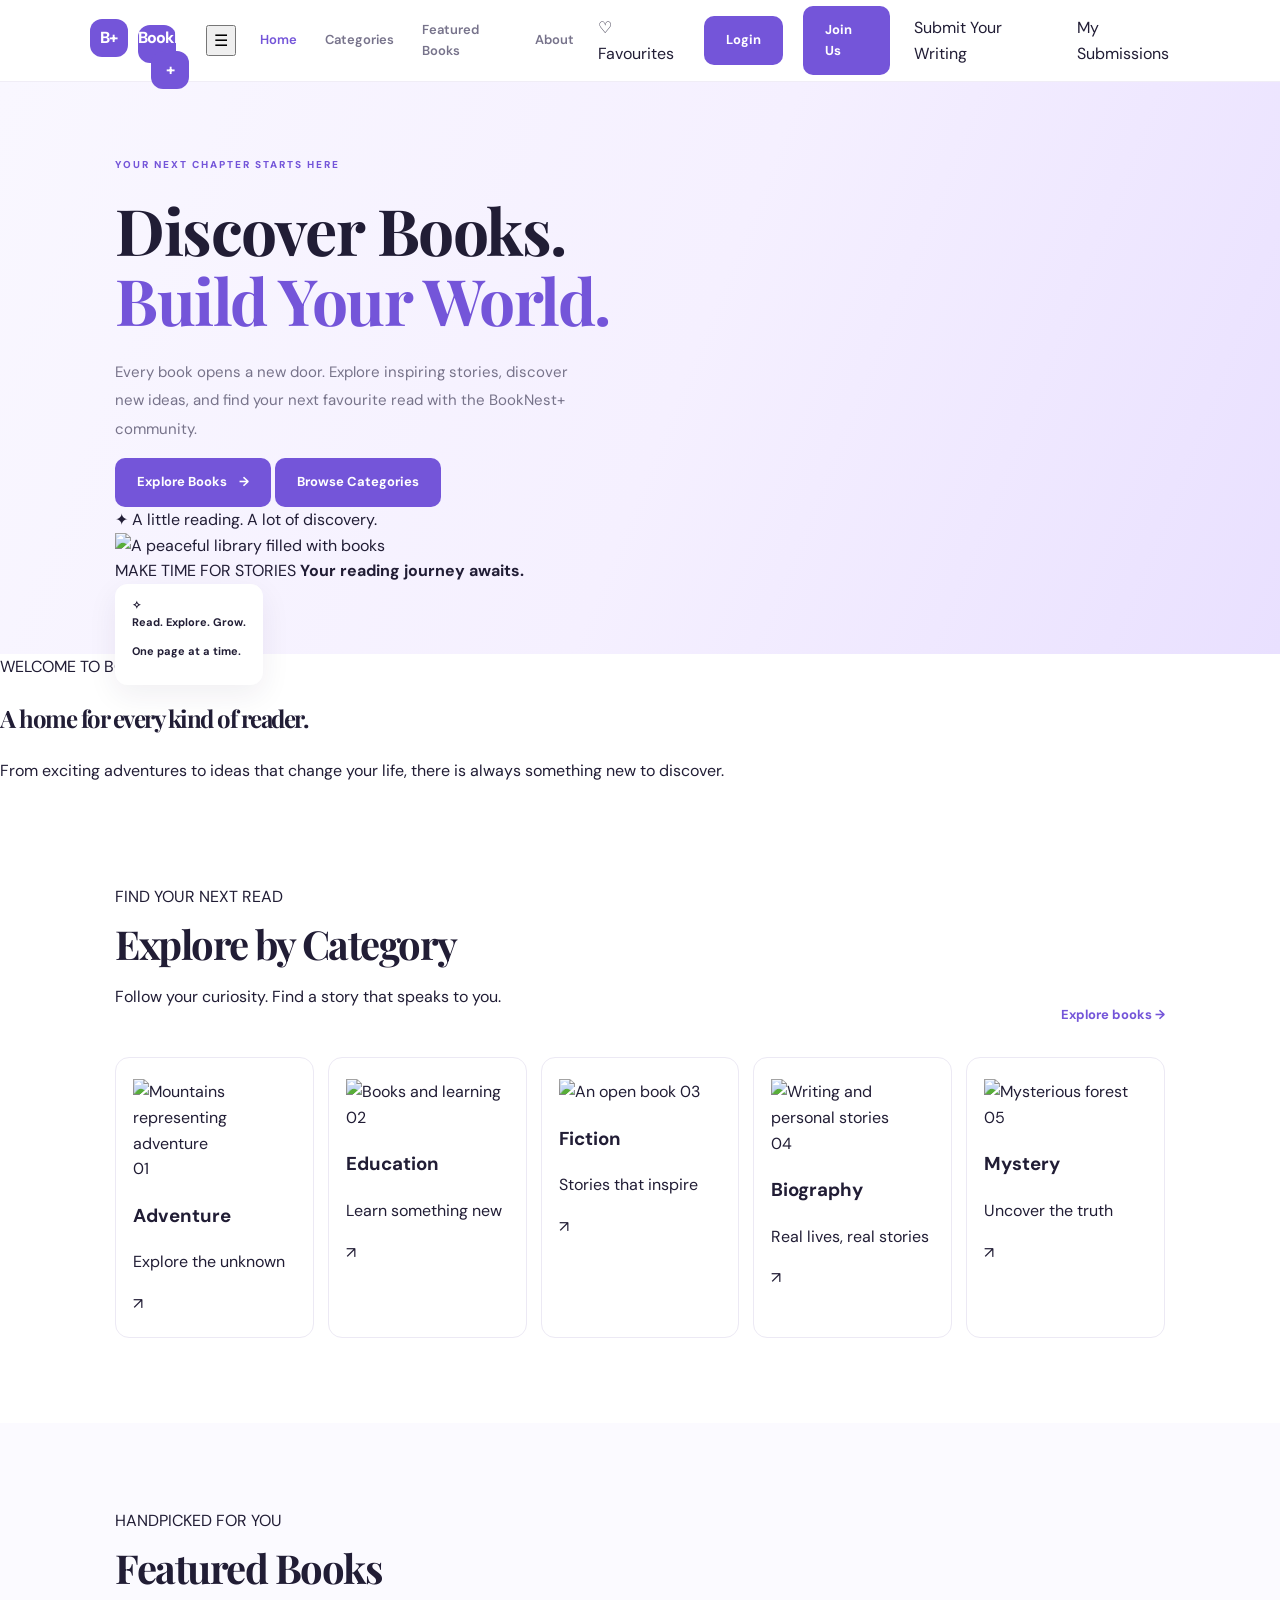
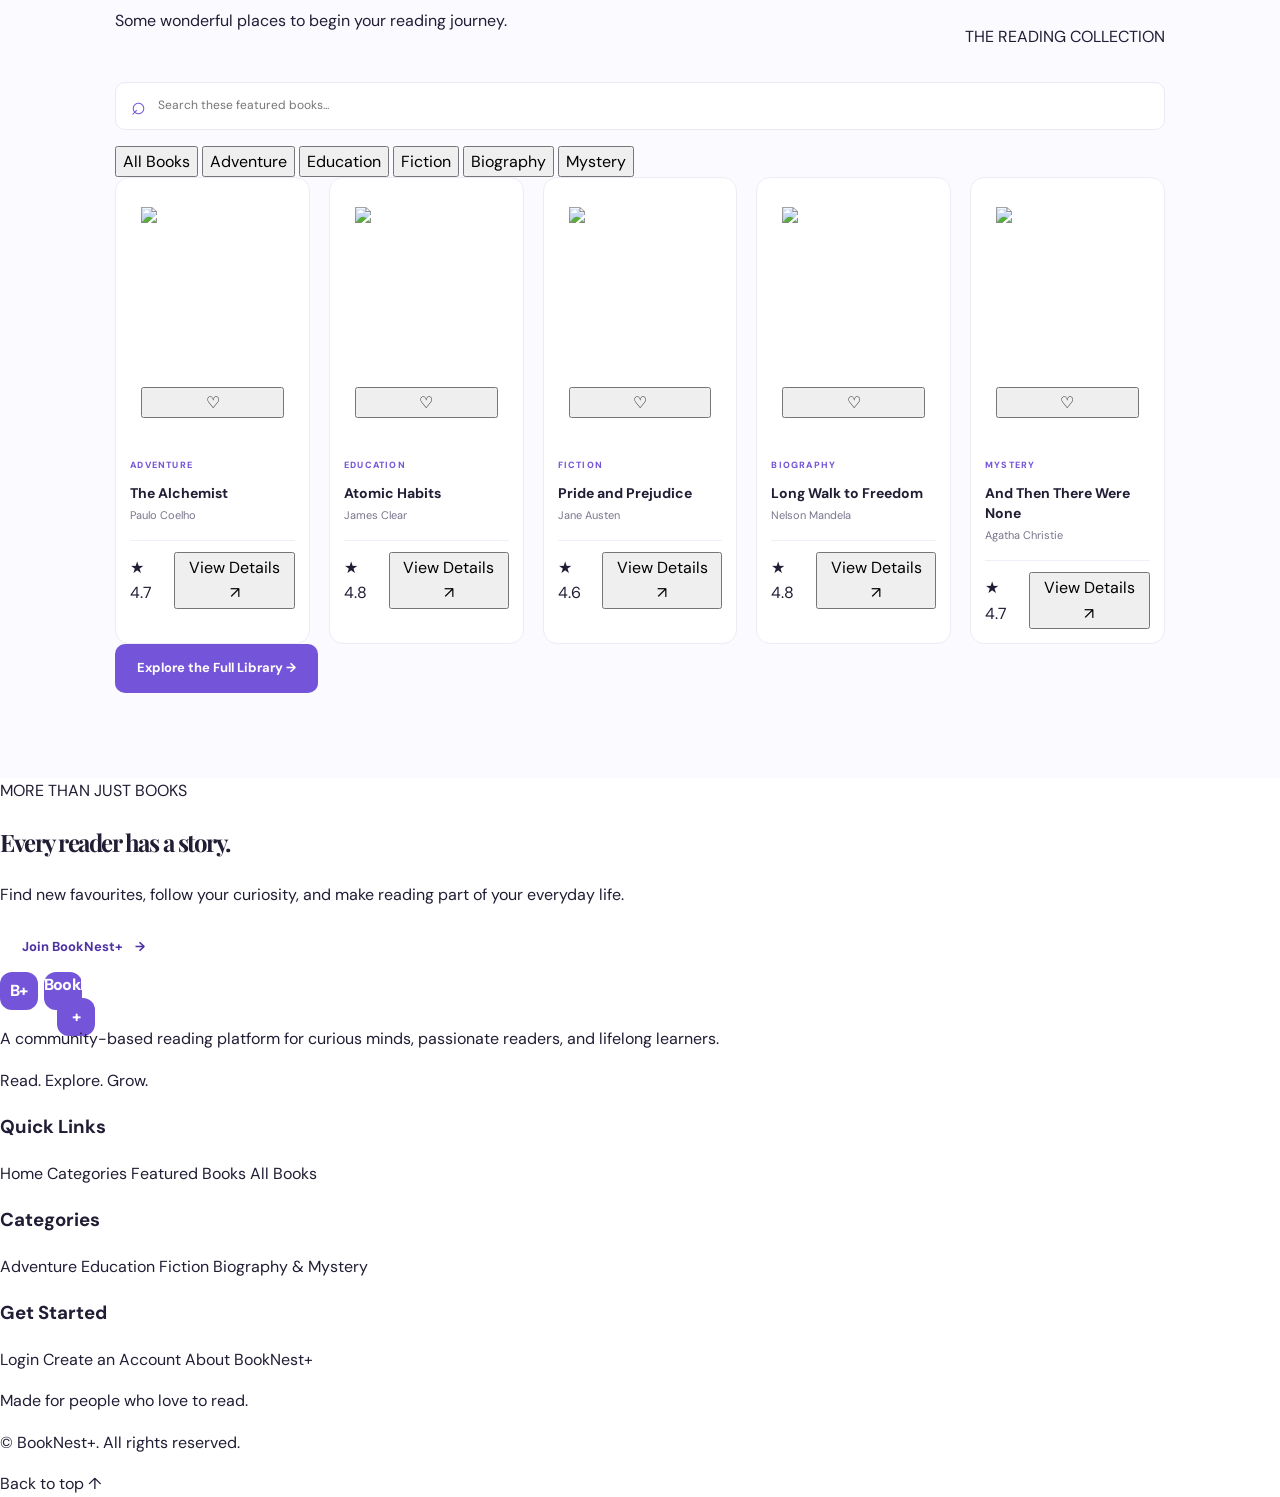
==== commit 530f501b: "Trying to add database connection to supabase. Added supabase.js file and added the script to index." ====
--- a/index.html
+++ b/index.html
@@ -494,5 +494,9 @@
     <button class="btn btn-primary" id="modalDone">Done</button>
   </dialog>
 
+
+<script src="https://cdn.jsdelivr.net/npm/@supabase/supabase-js@2"></script>
+<script src="./config/supabase.js"></script>
+
 </body>
 </html>
--- a/style.css
+++ b/style.css
@@ -1,1248 +1,294 @@
-
-/* ==========================================
-   BOOKNEST+ | COMMON WEBSITE DESIGN
-========================================== */
 
 :root {
-  --green: #216b4c;
-  --green-dark: #154936;
-  --green-light: #e8f2e9;
-  --cream: #f8f6ef;
-  --white: #ffffff;
-  --text: #243a31;
-  --muted: #77847c;
-  --border: #e6e9e2;
-  --gold: #d49b42;
-  --shadow: 0 12px 32px rgba(30, 65, 46, 0.08);
-  --radius: 16px;
-  --heading-font: "Playfair Display", Georgia, serif;
-  --body-font: "DM Sans", Arial, sans-serif;
-}
-
-* {
+  --ink: #211d35;
+  --muted: #77758b;
+  --purple: #7455d9;
+  --purple-dark: #4c32a4;
+  --lavender: #f0ebff;
+  --paper: #fbfaff;
+  --white: #fff;
+  --line: #ece9f4;
+  --navy: #24203e;
+}
+
+* { box-sizing: border-box; }
+html { scroll-behavior: smooth; scroll-padding-top: 85px; }
+body {
   margin: 0;
-  padding: 0;
-  box-sizing: border-box;
-}
-
-html {
-  scroll-behavior: smooth;
-  scroll-padding-top: 90px;
-}
-
-body {
-  font-family: var(--body-font);
+  font-family: "DM Sans", sans-serif;
+  color: var(--ink);
   background: var(--white);
-  color: var(--text);
   line-height: 1.6;
 }
-
-body,
-button,
-input {
-  font-family: var(--body-font);
-}
-
-a {
-  color: inherit;
-  text-decoration: none;
-}
-
-button {
-  cursor: pointer;
-}
-
-img {
-  display: block;
-  max-width: 100%;
-}
-
-.container {
-  width: min(1160px, calc(100% - 48px));
-  margin-inline: auto;
-}
-
-.section {
-  padding: 88px 0;
-}
-
-h1,
-h2,
-h3 {
-  line-height: 1.2;
-}
-
-h1,
-h2 {
-  font-family: var(--heading-font);
-}
-
-p {
-  color: var(--muted);
-}
-
-[hidden] {
-  display: none !important;
-}
-
-
-/* NAVBAR */
-
-.site-header {
-  position: sticky;
-  top: 0;
-  z-index: 100;
-  background: rgba(255, 255, 255, 0.96);
-  border-bottom: 1px solid var(--border);
-  backdrop-filter: blur(14px);
-}
+a { color: inherit; text-decoration: none; }
+button, input, select { font: inherit; }
+button, a { -webkit-tap-highlight-color: transparent; }
 
 .navbar {
-  min-height: 82px;
+  height: 82px;
   display: flex;
   align-items: center;
   justify-content: space-between;
+  padding: 0 7%;
   gap: 24px;
-}
-
+  background: rgba(255,255,255,.96);
+  border-bottom: 1px solid #f0edf6;
+  position: sticky;
+  top: 0;
+  z-index: 10;
+  backdrop-filter: blur(15px);
+}
 .logo {
+  font-size: 22px;
+  font-weight: 800;
+  letter-spacing: -.8px;
+  white-space: nowrap;
+}
+.logo span {
+  display: inline-grid;
+  place-items: center;
+  background: var(--purple);
+  color: white;
+  width: 38px;
+  height: 38px;
+  border-radius: 12px;
+  margin-right: 6px;
+  font-size: 16px;
+}
+.nav-links, .nav-actions { display: flex; align-items: center; gap: 28px; }
+.nav-links a, .login-link {
+  font-size: 13px;
+  color: #77738b;
+  font-weight: 600;
+  transition: color .2s;
+}
+.nav-links a:hover, .nav-links a.active, .login-link:hover { color: var(--purple); }
+.nav-actions { gap: 20px; }
+
+.btn {
   display: inline-flex;
   align-items: center;
-  gap: 10px;
-  color: var(--green-dark);
-  font-family: var(--heading-font);
-  font-size: 23px;
+  justify-content: center;
+  gap: 12px;
+  padding: 14px 22px;
+  border: 0;
+  border-radius: 10px;
+  background: var(--purple);
+  color: white;
   font-weight: 700;
-  white-space: nowrap;
-}
-
-.logo-icon {
+  font-size: 13px;
+  transition: transform .2s, background .2s, box-shadow .2s;
+  cursor: pointer;
+}
+.btn:hover { background: var(--purple-dark); transform: translateY(-2px); box-shadow: 0 8px 24px #7455d933; }
+.btn-small { padding: 11px 16px; }
+
+.hero {
+  background: linear-gradient(112deg, #f9f7ff 0%, #f5f0ff 53%, #e9e0ff 100%);
+  padding: 75px 9% 70px;
   display: grid;
-  place-items: center;
-  width: 39px;
-  height: 39px;
-  border: 1.5px solid var(--green);
-  border-radius: 12px 12px 12px 3px;
-  font-family: var(--body-font);
-  font-size: 15px;
-}
-
-.logo-plus {
-  color: #c18b32;
-}
-
-.nav-links {
-  display: flex;
+  grid-template-columns: 1.05fr .95fr;
   align-items: center;
-  gap: 25px;
-}
-
-.nav-link {
-  font-size: 13px;
-  font-weight: 600;
-  color: #68766c;
-  transition: color 0.2s ease;
-}
-
-.nav-link:hover,
-.nav-link.active {
-  color: var(--green);
-}
-
-.nav-actions {
-  display: flex;
-  align-items: center;
-  gap: 10px;
-}
-
-.wishlist-link {
-  font-size: 13px;
-  font-weight: 600;
-  margin-right: 6px;
-  white-space: nowrap;
-}
-
-.menu-toggle {
-  display: none;
-  border: 0;
-  background: var(--green-light);
-  color: var(--green-dark);
-  border-radius: 9px;
-  padding: 8px 12px;
-  font-size: 22px;
-}
-
-
-/* BUTTONS */
-
-.btn {
-  min-height: 43px;
-  display: inline-flex;
-  justify-content: center;
-  align-items: center;
-  gap: 10px;
-  border: 1px solid transparent;
-  border-radius: 8px;
-  padding: 10px 19px;
-  font-size: 13px;
-  font-weight: 700;
-  transition: transform 0.2s ease,
-              background 0.2s ease,
-              color 0.2s ease;
-}
-
-.btn:hover {
-  transform: translateY(-2px);
-}
-
-.btn-primary {
-  background: var(--green);
-  color: var(--white);
-}
-
-.btn-primary:hover {
-  background: var(--green-dark);
-}
-
-.btn-outline {
-  color: var(--green);
-  background: transparent;
-  border-color: #b9cdbf;
-}
-
-.btn-outline:hover {
-  background: var(--green-light);
-}
-
-.btn-text {
-  color: var(--green);
-  padding-inline: 8px;
-}
-
-.btn-large {
-  min-height: 50px;
-  padding-inline: 23px;
-}
-
-.btn-light {
-  color: var(--green-dark);
-  background: var(--white);
-}
-
-.btn-light:hover {
-  background: var(--cream);
-}
-
-
-/* HERO */
-
-.hero {
+  gap: 50px;
+  min-height: 530px;
   overflow: hidden;
-  background:
-    radial-gradient(circle at 5% 10%, #e1eddf 0, transparent 35%),
-    linear-gradient(120deg, #f9f8f0 0%, #eef5ed 100%);
-}
-
-.hero-grid {
-  min-height: 510px;
-  padding-block: 58px;
-  display: grid;
-  grid-template-columns: 1fr 0.9fr;
-  align-items: center;
-  gap: 55px;
-}
-
-.eyebrow,
-.section-kicker {
-  display: block;
-  color: var(--green);
+}
+.hero-content { max-width: 590px; }
+.eyebrow, .section-label {
+  color: var(--purple);
   font-size: 10px;
-  font-weight: 700;
+  font-weight: 800;
   letter-spacing: 2px;
 }
-
-.hero h1 {
-  margin-top: 22px;
-  font-size: clamp(39px, 4.3vw, 59px);
-  letter-spacing: -1.5px;
-  color: var(--green-dark);
-}
-
-.hero h1 span {
-  color: #39835b;
-}
-
-.hero-description {
-  max-width: 475px;
-  margin-top: 22px;
-  font-size: 15px;
-  line-height: 1.9;
-}
-
-.hero-buttons {
-  display: flex;
-  flex-wrap: wrap;
-  align-items: center;
-  gap: 16px;
-  margin-top: 27px;
-}
-
-.hero-note {
-  display: flex;
-  align-items: center;
-  gap: 9px;
-  margin-top: 31px;
-  font-size: 12px;
-  color: #65766a;
-}
-
-.note-icon {
-  color: var(--gold);
-  font-size: 21px;
-}
-
-.hero-visual {
-  position: relative;
-  padding: 0 0 22px 10px;
-}
-
-.hero-image {
-  position: relative;
-  height: 390px;
-  overflow: hidden;
-  border-radius: 130px 14px 14px 14px;
-  box-shadow: var(--shadow);
-}
-
-.hero-image::after {
-  content: "";
+.eyebrow { display: flex; align-items: center; gap: 9px; }
+.live-dot { width: 7px; height: 7px; background: #8a6bea; border-radius: 50%; box-shadow: 0 0 0 5px #8a6bea1c; }
+h1, h2 { font-family: "Playfair Display", Georgia, serif; letter-spacing: -1.5px; }
+.hero h1 { font-size: clamp(42px, 5vw, 68px); line-height: 1.1; margin: 22px 0; }
+.hero h1 span { color: var(--purple); }
+.hero-content > p { max-width: 470px; color: #77738a; font-size: 15px; line-height: 1.9; }
+.hero-actions { display: flex; align-items: center; gap: 25px; margin-top: 28px; flex-wrap: wrap; }
+.text-link { color: var(--purple); font-weight: 700; font-size: 13px; }
+.text-link:hover { color: var(--purple-dark); }
+.hero-stats { display: flex; gap: 30px; margin-top: 46px; }
+.hero-stats div { display: flex; flex-direction: column; gap: 3px; }
+.hero-stats strong { font-size: 14px; }
+.hero-stats small { color: var(--muted); font-size: 10px; }
+
+.hero-art { min-height: 370px; position: relative; display: grid; place-items: center; }
+.art-glow { position: absolute; width: 330px; height: 330px; background: #c6b4ff80; border-radius: 50%; filter: blur(3px); }
+.book-stack { position: relative; width: 280px; height: 300px; transform: rotate(-4deg); }
+.cover {
   position: absolute;
-  inset: 45% 0 0;
-  background: linear-gradient(transparent, rgba(16, 43, 30, 0.78));
-}
-
-.hero-image img {
-  width: 100%;
-  height: 100%;
-  object-fit: cover;
-}
-
-.image-caption {
-  position: absolute;
-  z-index: 1;
-  left: 26px;
-  right: 20px;
-  bottom: 25px;
-  display: grid;
-  gap: 5px;
-  color: var(--white);
-}
-
-.image-caption span {
-  font-size: 9px;
-  letter-spacing: 1.5px;
-}
-
-.image-caption strong {
-  font-family: var(--heading-font);
-  font-size: 22px;
-}
-
-.floating-note {
-  position: absolute;
-  right: -20px;
-  bottom: 0;
-  display: flex;
-  align-items: center;
-  gap: 12px;
-  background: var(--white);
-  padding: 16px 20px;
-  border: 1px solid var(--border);
-  border-radius: 13px;
-  box-shadow: var(--shadow);
-}
-
-.floating-icon {
-  display: grid;
-  place-items: center;
-  width: 40px;
-  height: 40px;
-  border-radius: 50%;
-  background: var(--green-light);
-  color: var(--green);
-  font-size: 23px;
-}
-
-.floating-note strong {
-  font-size: 12px;
-}
-
-.floating-note p {
-  font-size: 11px;
-}
-
-
-/* WELCOME STRIP */
-
-.welcome-strip {
-  border-bottom: 1px solid var(--border);
-}
-
-.welcome-inner {
-  padding-block: 32px;
-  display: flex;
-  justify-content: space-between;
-  align-items: center;
-  gap: 30px;
-}
-
-.welcome-inner h2 {
-  margin-top: 7px;
-  font-size: 25px;
-}
-
-.welcome-inner > p {
-  max-width: 430px;
-  font-size: 13px;
-}
-
-
-/* SECTION HEADINGS */
-
-.section-heading {
-  display: flex;
-  justify-content: space-between;
-  align-items: end;
-  gap: 25px;
-  margin-bottom: 32px;
-}
-
-.section-heading h2 {
-  margin-top: 9px;
-  font-size: clamp(29px, 3vw, 38px);
-  letter-spacing: -0.6px;
-}
-
-.section-heading p {
-  margin-top: 9px;
-  font-size: 13px;
-}
-
-.text-link {
-  color: var(--green);
-  font-size: 12px;
-  font-weight: 700;
-  white-space: nowrap;
-}
-
-.text-link:hover {
-  color: var(--green-dark);
-  text-decoration: underline;
-}
-
-
-/* CATEGORIES */
-
-.category-grid {
-  display: grid;
-  grid-template-columns: repeat(5, minmax(0, 1fr));
-  gap: 18px;
-}
-
-.category-card {
-  overflow: hidden;
-  border: 1px solid var(--border);
-  border-radius: 12px;
-  background: var(--white);
-  transition: transform 0.25s ease, box-shadow 0.25s ease;
-}
-
-.category-card:hover {
-  transform: translateY(-5px);
-  box-shadow: var(--shadow);
-}
-
-.category-image {
-  height: 145px;
-  position: relative;
-  overflow: hidden;
-  background: var(--green-light);
-}
-
-.category-image img {
-  width: 100%;
-  height: 100%;
-  object-fit: cover;
-  transition: transform 0.35s ease;
-}
-
-.category-card:hover .category-image img {
-  transform: scale(1.06);
-}
-
-.category-number {
-  position: absolute;
-  top: 10px;
-  left: 10px;
-  padding: 4px 8px;
-  border-radius: 5px;
-  color: var(--green-dark);
-  background: rgba(255, 255, 255, 0.93);
-  font-size: 10px;
-  font-weight: 700;
-}
-
-.category-info {
-  position: relative;
-  padding: 17px 13px;
-}
-
-.category-info h3 {
-  font-size: 15px;
-  color: var(--text);
-}
-
-.category-info p {
-  margin-top: 5px;
-  font-size: 11px;
-}
-
-.category-arrow {
-  position: absolute;
-  right: 13px;
-  bottom: 17px;
-  color: var(--green);
-  font-size: 17px;
-}
-
-
-/* FEATURED BOOKS */
-
-.featured-section {
-  background: #fafbf8;
-}
-
-.collection-label {
-  color: var(--muted);
-  font-size: 10px;
-  font-weight: 700;
-  letter-spacing: 1px;
-}
-
-.search-box {
-  max-width: 450px;
-  display: flex;
-  align-items: center;
-  gap: 12px;
-  padding: 0 15px;
-  margin-bottom: 20px;
-  border: 1px solid var(--border);
-  border-radius: 9px;
-  background: var(--white);
-}
-
-.search-box > span {
-  font-size: 25px;
-  color: var(--green);
-}
-
-.search-box input {
-  width: 100%;
-  min-height: 46px;
-  border: 0;
-  outline: none;
-  color: var(--text);
-  background: transparent;
-  font-size: 13px;
-}
-
-.search-box:focus-within {
-  border-color: var(--green);
-  box-shadow: 0 0 0 3px rgba(33, 107, 76, 0.08);
-}
-
-.filter-buttons {
-  display: flex;
-  flex-wrap: wrap;
-  gap: 9px;
-  margin-bottom: 28px;
-}
-
-.filter-btn {
-  padding: 8px 15px;
-  border: 1px solid var(--border);
-  border-radius: 30px;
-  background: var(--white);
-  color: #66756b;
-  font-size: 11px;
-  font-weight: 600;
-  transition: all 0.2s ease;
-}
-
-.filter-btn:hover,
-.filter-btn.selected {
-  background: var(--green);
-  border-color: var(--green);
-  color: var(--white);
-}
-
-.book-grid {
-  display: grid;
-  grid-template-columns: repeat(5, minmax(0, 1fr));
-  gap: 19px;
-}
-
-.book-card {
-  min-width: 0;
-  overflow: hidden;
-  border: 1px solid var(--border);
-  border-radius: 12px;
-  background: var(--white);
-  transition: transform 0.25s ease, box-shadow 0.25s ease;
-}
-
-.book-card:hover {
-  transform: translateY(-4px);
-  box-shadow: var(--shadow);
-}
-
-.book-cover {
-  position: relative;
-  height: 225px;
-  display: grid;
-  place-items: center;
-  overflow: hidden;
-  background: #eeefe8;
-}
-
-.book-cover > img {
-  width: 100%;
-  height: 100%;
-  object-fit: contain;
-  padding: 12px;
-  transition: transform 0.25s ease;
-}
-
-.book-card:hover .book-cover > img {
-  transform: scale(1.04);
-}
-
-.book-badge {
-  position: absolute;
-  left: 9px;
-  top: 10px;
-  padding: 5px 8px;
-  border-radius: 4px;
-  background: var(--green);
-  color: white;
-  font-size: 9px;
-}
-
-.heart-btn {
-  position: absolute;
-  right: 9px;
-  top: 9px;
-  display: grid;
-  place-items: center;
-  width: 32px;
-  height: 32px;
-  border: 1px solid var(--border);
-  border-radius: 50%;
-  background: rgba(255, 255, 255, 0.96);
-  color: var(--green);
-  font-size: 21px;
-}
-
-.heart-btn[aria-pressed="true"] {
-  background: #fbe9e7;
-  color: #c34c43;
-}
-
-.book-info {
-  padding: 16px 13px;
-}
-
-.book-category {
-  color: var(--green);
-  font-size: 9px;
-  font-weight: 700;
-  letter-spacing: 1.1px;
-}
-
-.book-info h3 {
-  min-height: 40px;
-  margin-top: 8px;
-  font-size: 14px;
-  line-height: 1.45;
-}
-
-.book-author {
-  margin-top: 5px;
-  font-size: 11px;
-}
-
-.book-bottom {
-  margin-top: 17px;
-  display: flex;
-  flex-wrap: wrap;
-  align-items: center;
-  justify-content: space-between;
-  gap: 8px;
-}
-
-.rating {
-  color: #bc842c;
-  font-size: 11px;
-  font-weight: 700;
-}
-
-.details-btn {
-  border: 0;
-  background: transparent;
-  color: var(--green);
-  font-size: 10px;
-  font-weight: 700;
-}
-
-.details-btn:hover {
-  text-decoration: underline;
-}
-
-.center-action {
-  display: flex;
-  justify-content: center;
-  margin-top: 38px;
-}
-
-.empty-message {
-  padding: 28px;
-  text-align: center;
-  border: 1px dashed var(--border);
-  border-radius: 10px;
-  font-size: 14px;
-}
-
-
-/* COMMUNITY BANNER */
-
-.community-section {
-  padding: 60px 0;
-  background:
-    radial-gradient(circle at 90% 15%, #377b5c 0, transparent 35%),
-    var(--green-dark);
-}
-
-.community-inner {
-  display: flex;
-  justify-content: space-between;
-  align-items: center;
-  gap: 30px;
-}
-
-.light-kicker {
-  color: #d6e9d9;
-}
-
-.community-inner h2 {
-  margin-top: 10px;
-  color: var(--white);
-  font-size: clamp(29px, 4vw, 42px);
-}
-
-.community-inner p {
-  max-width: 520px;
-  margin-top: 12px;
-  color: #d4e3d8;
-  font-size: 13px;
-}
-
-
-/* FOOTER */
-
-.site-footer {
-  padding-top: 58px;
-  background: #102f24;
-  color: #fff;
-}
-
-.footer-grid {
-  display: grid;
-  grid-template-columns: 1.5fr 1fr 1fr 1fr;
-  gap: 45px;
-  padding-bottom: 45px;
-}
-
-.footer-logo {
-  color: var(--white);
-}
-
-.footer-logo .logo-icon {
-  border-color: #aacdb4;
-}
-
-.footer-brand > p {
-  max-width: 270px;
-  margin-top: 17px;
-  color: #c0d0c5;
-  font-size: 12px;
-  line-height: 1.9;
-}
-
-.footer-tagline {
-  display: inline-block;
-  margin-top: 15px;
-  color: #e2c18b;
-  font-size: 11px;
-  font-weight: 600;
-}
-
-.footer-column {
+  border-radius: 5px 13px 13px 5px;
+  box-shadow: 14px 18px 35px #30204c30, inset 5px 0 #ffffff20;
   display: flex;
   flex-direction: column;
-  align-items: flex-start;
-  gap: 12px;
-}
-
-.footer-column h3 {
-  margin-bottom: 5px;
-  font-size: 13px;
-}
-
-.footer-column a,
-.footer-small {
-  color: #c0d0c5;
-  font-size: 11px;
-  text-align: left;
-}
-
-.footer-column a:hover,
-.footer-bottom a:hover {
-  color: #fff;
-  text-decoration: underline;
-}
-
-.footer-small {
-  margin-top: 5px;
-  line-height: 1.7;
-}
-
-.footer-bottom {
-  display: flex;
   justify-content: space-between;
-  gap: 20px;
-  padding: 20px 0;
-  border-top: 1px solid rgba(255, 255, 255, 0.17);
-}
-
-.footer-bottom p,
-.footer-bottom a {
-  color: #c0d0c5;
-  font-size: 11px;
-}
-
-
-/* BOOK DETAILS DIALOG */
-
-.book-modal {
-  width: min(450px, calc(100% - 32px));
-  margin: auto;
-  padding: 34px;
-  border: 1px solid var(--border);
-  border-radius: 16px;
-  color: var(--text);
-  box-shadow: 0 24px 80px rgba(0, 0, 0, 0.2);
-}
-
-.book-modal::backdrop {
-  background: rgba(13, 35, 25, 0.58);
-  backdrop-filter: blur(3px);
-}
-
-.modal-close {
-  float: right;
-  border: 0;
-  background: var(--green-light);
-  color: var(--green-dark);
-  border-radius: 50%;
-  width: 34px;
-  height: 34px;
-  font-size: 23px;
-}
-
-.book-modal h2 {
-  margin-top: 17px;
-  font-size: 30px;
-}
-
-.book-modal > p {
-  margin-top: 15px;
-  font-size: 13px;
-  line-height: 1.8;
-}
-
-.book-modal .modal-author {
-  color: var(--green);
-  font-weight: 700;
-}
-
-.book-modal .modal-note {
-  padding: 12px;
-  background: var(--cream);
-  border-radius: 8px;
-  font-size: 11px;
-}
-
-.book-modal > .btn {
-  margin-top: 20px;
-}
-
-
-/* TABLET */
-
-@media (max-width: 1000px) {
-  .navbar {
-    gap: 15px;
-  }
-
-  .nav-links {
-    gap: 14px;
-  }
-
-  .nav-actions {
-    gap: 7px;
-  }
-
-  .wishlist-link span {
-    display: none;
-  }
-
-  .hero-grid {
-    gap: 30px;
-  }
-
-  .hero h1 {
-    font-size: 43px;
-  }
-
-  .category-grid {
-    grid-template-columns: repeat(3, minmax(0, 1fr));
-  }
-
-  .book-grid {
-    grid-template-columns: repeat(3, minmax(0, 1fr));
-  }
-
-  .footer-grid {
-    gap: 25px;
-  }
-}
-
-
-/* MOBILE NAVIGATION */
-
-@media (max-width: 760px) {
+  padding: 24px 19px;
+  color: white;
+  overflow: hidden;
+}
+.cover-back { background: #3e5c69; width: 170px; height: 245px; top: 24px; left: 110px; transform: rotate(13deg); }
+.cover-middle { background: #b85c4b; width: 180px; height: 260px; top: 15px; left: 47px; transform: rotate(-10deg); }
+.cover-front {
+  background: linear-gradient(145deg,#30245b,#7252b6 65%,#a68be9);
+  width: 190px; height: 280px; top: 18px; left: 8px;
+  transform: rotate(-3deg);
+}
+.cover-front span { z-index: 1; font: 700 24px/1.25 "Playfair Display",serif; letter-spacing: 1px; }
+.cover-front small { z-index: 1; letter-spacing: 2px; font-size: 8px; }
+.cover-middle span, .cover-back span { font: 700 19px/1.3 "Playfair Display",serif; }
+.cover small { font-size: 9px; }
+.cover-sun { position: absolute; width: 100px; height: 100px; border-radius: 50%; background: #f3c78d; right: -25px; top: 68px; opacity: .9; }
+.floating-note { position: absolute; z-index: 2; padding: 12px 16px; background: white; border: 1px solid #ffffff; border-radius: 12px; box-shadow: 0 10px 30px #2c1d4c12; color: var(--ink); font-size: 11px; font-weight: 700; }
+.note-top { top: 25px; right: 0; }
+.note-bottom { bottom: 23px; left: -5px; }
+
+.benefits { display: grid; grid-template-columns: repeat(3,1fr); padding: 27px 10%; border-bottom: 1px solid var(--line); gap: 20px; }
+.benefits > div { display: flex; align-items: center; justify-content: center; gap: 13px; }
+.benefit-icon { width: 40px; height: 40px; display: grid; place-items: center; border-radius: 12px; background: var(--lavender); color: var(--purple); font-size: 21px; }
+.benefits strong, .benefits small { display: block; }
+.benefits strong { font-size: 12px; }
+.benefits small { color: var(--muted); font-size: 10px; margin-top: 3px; }
+
+.section { padding: 85px 9%; }
+.section-heading { display: flex; justify-content: space-between; align-items: end; gap: 20px; margin-bottom: 32px; }
+.section-heading h2 { font-size: clamp(29px, 3.5vw, 40px); line-height: 1.2; margin: 10px 0 0; }
+.section-heading > p { color: var(--muted); font-size: 12px; }
+.category-grid { display: grid; grid-template-columns: repeat(5,minmax(0,1fr)); gap: 14px; }
+.category-card { text-align: left; border: 1px solid var(--line); background: white; padding: 21px 17px; border-radius: 14px; cursor: pointer; transition: .2s; color: var(--ink); }
+.category-card:hover, .category-card.selected { border-color: #c9baff; background: #f8f5ff; transform: translateY(-3px); }
+.category-symbol { display: grid; place-items: center; width: 40px; height: 40px; border-radius: 12px; background: #eee8ff; color: var(--purple); font-size: 22px; margin-bottom: 18px; }
+.category-card strong, .category-card small { display: block; }
+.category-card strong { font-size: 12px; }
+.category-card small { font-size: 10px; color: var(--muted); margin-top: 5px; }
+
+.featured-section { background: var(--paper); }
+.purple-dot { color: var(--purple); }
+.toolbar { display: flex; gap: 12px; margin-bottom: 28px; }
+.search-box { flex: 1; display: flex; align-items: center; gap: 10px; background: white; border: 1px solid var(--line); border-radius: 10px; padding: 0 15px; min-height: 48px; }
+.search-box span { font-size: 25px; color: var(--purple); }
+.search-box input { width: 100%; border: 0; outline: none; background: transparent; color: var(--ink); font-size: 12px; }
+.toolbar select { min-width: 165px; border: 1px solid var(--line); background: white; border-radius: 10px; padding: 0 14px; color: var(--ink); outline-color: var(--purple); font-size: 12px; }
+.book-grid { display: grid; grid-template-columns: repeat(5,minmax(0,1fr)); gap: 19px; }
+.book-card { min-width: 0; background: white; border: 1px solid #eeebf5; border-radius: 14px; overflow: hidden; transition: transform .25s, box-shadow .25s; }
+.book-card:hover { transform: translateY(-5px); box-shadow: 0 16px 35px #30204c10; }
+.book-cover { display: flex; flex-direction: column; justify-content: space-between; height: 245px; margin: 12px 12px 0; border-radius: 7px; padding: 17px 13px; color: white; box-shadow: inset 4px 0 #ffffff20; overflow: hidden; transition: transform .2s; }
+.book-cover:hover { transform: scale(1.015); }
+.cover-kicker { font-size: 8px; letter-spacing: 1.8px; font-weight: 700; }
+.cover-title { font: 700 23px/1.15 "Playfair Display",Georgia,serif; overflow-wrap: anywhere; }
+.cover-author { font-size: 8px; letter-spacing: 1.4px; font-weight: 700; }
+.cover-alchemist { background: radial-gradient(circle at 75% 35%,#f2bf72 0 15%,transparent 16%),linear-gradient(145deg,#124f56,#267d78 65%,#d4a45b); }
+.cover-atomic { background: linear-gradient(140deg,#e9e4d5,#f7f2e4); color: #1f392f; border: 1px solid #ddd4bd; }
+.cover-atomic .cover-title { font-size: 29px; }
+.cover-pride { background: linear-gradient(140deg,#722d4e,#b55b72 60%,#e1b0a6); }
+.cover-freedom { background: linear-gradient(145deg,#193c38,#48745d 65%,#d3b47d); }
+.cover-mystery { background: radial-gradient(circle at 50% 42%,#4d536c,#171c2c 72%); }
+.book-info { padding: 15px 14px 14px; }
+.book-category { color: var(--purple); font-size: 9px; font-weight: 800; letter-spacing: 1.2px; }
+.book-info h3 { font-size: 14px; line-height: 1.45; margin: 7px 0 4px; overflow-wrap: anywhere; }
+.book-info > p { color: var(--muted); font-size: 11px; margin: 0; }
+.book-bottom { display: flex; align-items: center; justify-content: space-between; border-top: 1px solid #f1eef7; margin-top: 15px; padding-top: 11px; gap: 4px; }
+.read-label { color: #77738b; font-size: 10px; }
+.read-btn { display: grid; place-items: center; width: 30px; height: 30px; border-radius: 9px; background: var(--lavender); color: var(--purple); font-size: 19px; transition: .2s; }
+.read-btn:hover { color: white; background: var(--purple); }
+.empty-message { text-align: center; color: var(--muted); padding: 35px; }
+
+.cta-section { margin: 15px 9% 70px; padding: 43px 48px; border-radius: 18px; background: linear-gradient(115deg,#292342,#45316f); color: white; display: flex; justify-content: space-between; align-items: center; gap: 25px; }
+.cta-section .section-label { color: #c4b1ff; }
+.cta-section h2 { font-size: clamp(26px,3vw,36px); line-height: 1.3; margin: 12px 0; }
+.cta-section p { color: #d0cadd; font-size: 12px; }
+.btn-light { background: white; color: var(--purple-dark); white-space: nowrap; }
+.btn-light:hover { background: #eee8ff; color: var(--purple-dark); }
+
+.footer { text-align: center; padding: 35px 7% 25px; border-top: 1px solid var(--line); }
+.footer-logo { display: inline-flex; align-items: center; }
+.footer p { color: var(--muted); font-size: 12px; }
+.footer-links { display: flex; justify-content: center; gap: 22px; flex-wrap: wrap; margin: 20px 0; }
+.footer-links a { font-size: 11px; color: var(--muted); }
+.footer-links a:hover { color: var(--purple); }
+.footer > small { font-size: 10px; color: #9691a6; }
+
+@media (max-width: 1050px) {
+  .navbar { padding: 0 4%; }
+  .nav-links { gap: 14px; }
+  .hero { padding-left: 6%; padding-right: 6%; }
+  .section { padding-left: 6%; padding-right: 6%; }
+  .book-grid { grid-template-columns: repeat(3,minmax(0,1fr)); }
+  .category-grid { grid-template-columns: repeat(3,minmax(0,1fr)); }
+}
+@media (max-width: 700px) {
+  .navbar { min-height: 70px; height: auto; padding: 13px 5%; flex-wrap: wrap; gap: 12px; }
+  .logo { font-size: 19px; }
+  .logo span { width: 32px; height: 32px; }
+  .nav-links { order: 3; width: 100%; overflow-x: auto; gap: 20px; padding: 5px 0; }
+  .nav-links a { white-space: nowrap; font-size: 12px; }
+  .nav-actions { margin-left: auto; gap: 12px; }
+  .login-link { font-size: 12px; }
+  .btn-small { padding: 9px 12px; }
+  .hero { grid-template-columns: 1fr; padding: 53px 6% 38px; gap: 10px; }
+  .hero h1 { font-size: clamp(42px,11vw,59px); }
+  .hero-content > p { font-size: 14px; }
+  .hero-stats { gap: 20px; margin-top: 34px; }
+  .hero-stats small { max-width: 100px; }
+  .hero-art { min-height: 320px; }
+  .book-stack { transform: scale(.88) rotate(-4deg); }
+  .note-top { right: 0; }
+  .benefits { grid-template-columns: 1fr; padding: 23px 8%; gap: 17px; }
+  .benefits > div { justify-content: flex-start; }
+  .section { padding: 57px 5%; }
+  .section-heading { align-items: flex-start; flex-direction: column; gap: 10px; }
+  .section-heading h2 { font-size: 31px; }
+  .category-grid { grid-template-columns: repeat(2,minmax(0,1fr)); gap: 10px; }
+  .category-card { padding: 16px 12px; }
+  .toolbar { flex-direction: column; }
+  .toolbar select { height: 45px; }
+  .book-grid { grid-template-columns: repeat(2,minmax(0,1fr)); gap: 12px; }
+  .book-cover { height: 225px; margin: 8px 8px 0; padding: 13px 10px; }
+  .cover-title { font-size: 20px; }
+  .cover-atomic .cover-title { font-size: 25px; }
+  .book-info { padding: 12px 10px; }
+  .book-info h3 { font-size: 12px; }
+  .read-label { font-size: 9px; }
+  .cta-section { margin: 0 5% 45px; padding: 28px 22px; flex-direction: column; align-items: flex-start; }
+}
+@media (max-width: 360px) {
+  .book-cover { height: 195px; }
+  .cover-title { font-size: 17px; }
+  .cover-atomic .cover-title { font-size: 21px; }
+}
+
+/* Responsive layout improvements */
+@media (max-width: 768px) {
   .container {
-    width: min(100% - 32px, 560px);
-  }
-
-  .section {
-    padding: 62px 0;
-  }
-
-  .navbar {
-    min-height: 70px;
-    position: relative;
-    flex-wrap: wrap;
-    gap: 10px;
-  }
-
-  .logo {
-    font-size: 20px;
-  }
-
-  .logo-icon {
-    width: 35px;
-    height: 35px;
-  }
-
-  .menu-toggle {
-    display: block;
-    margin-left: auto;
-  }
-
-  .nav-links {
-    display: none;
-    order: 3;
-    width: 100%;
-    padding: 15px 0;
-    flex-direction: column;
-    align-items: stretch;
-    gap: 0;
-  }
-
-  .nav-links.open {
-    display: flex;
-  }
-
-  .nav-link {
-    padding: 12px 8px;
-    border-top: 1px solid var(--border);
-  }
-
-  .nav-actions {
-    order: 4;
-    width: 100%;
-    padding-bottom: 13px;
-  }
-
-  .nav-actions .btn {
-    flex: 1;
-  }
-
-  .wishlist-link span {
-    display: inline;
+    width: 92%;
   }
 
   .hero-grid {
     grid-template-columns: 1fr;
-    padding-block: 45px 55px;
-    gap: 35px;
+  }
+
+  .nav-actions {
+    flex-wrap: wrap;
+    gap: 8px;
+  }
+
+  .footer-grid {
+    grid-template-columns: 1fr 1fr;
+  }
+}
+
+@media (max-width: 480px) {
+  .footer-grid {
+    grid-template-columns: 1fr;
   }
 
   .hero h1 {
-    font-size: clamp(39px, 10vw, 53px);
-  }
-
-  .hero-description {
-    font-size: 14px;
-  }
-
-  .hero-image {
-    height: 320px;
-    border-radius: 85px 12px 12px 12px;
-  }
-
-  .floating-note {
-    right: 0;
-  }
-
-  .welcome-inner {
-    align-items: flex-start;
-    flex-direction: column;
-    gap: 12px;
-    padding-block: 27px;
-  }
-
-  .welcome-inner h2 {
-    font-size: 23px;
-  }
-
-  .section-heading {
-    align-items: flex-start;
-    flex-direction: column;
-    gap: 14px;
-  }
-
-  .category-grid {
-    grid-template-columns: repeat(2, minmax(0, 1fr));
-    gap: 13px;
-  }
-
-  .category-image {
-    height: 135px;
-  }
-
-  .book-grid {
-    grid-template-columns: repeat(2, minmax(0, 1fr));
-    gap: 13px;
-  }
-
-  .book-cover {
-    height: 205px;
-  }
-
-  .collection-label {
-    display: none;
-  }
-
-  .community-inner {
-    align-items: flex-start;
-    flex-direction: column;
-  }
-
-  .footer-grid {
-    grid-template-columns: repeat(2, minmax(0, 1fr));
-    gap: 35px 25px;
-  }
-
-  .footer-brand {
-    grid-column: 1 / -1;
-  }
-}
-
-
-/* SMALL MOBILE */
-
-@media (max-width: 380px) {
-  .container {
-    width: calc(100% - 24px);
-  }
-
-  .hero-buttons {
-    align-items: stretch;
-    flex-direction: column;
-  }
-
-  .hero-buttons .btn {
-    width: 100%;
-  }
-
-  .category-grid {
-    grid-template-columns: 1fr 1fr;
-    gap: 9px;
-  }
-
-  .category-image {
-    height: 105px;
-  }
-
-  .category-info {
-    padding: 13px 9px;
-  }
-
-  .category-info h3 {
-    font-size: 13px;
-  }
-
-  .category-info p {
-    font-size: 10px;
-  }
-
-  .book-cover {
-    height: 165px;
-  }
-
-  .book-info {
-    padding: 12px 9px;
-  }
-
-  .book-info h3 {
-    font-size: 12px;
-  }
-
-  .book-bottom {
-    align-items: flex-start;
-    flex-direction: column;
-  }
-
-  .footer-grid {
-    gap: 28px 14px;
-  }
-
-  .footer-bottom {
-    flex-direction: column;
-    gap: 8px;
-  }
-}
-
-
-/* ACCESSIBILITY */
-
-@media (prefers-reduced-motion: reduce) {
-  *,
-  *::before,
-  *::after {
-    scroll-behavior: auto !important;
-    transition-duration: 0.01ms !important;
-    animation-duration: 0.01ms !important;
-  }
-}
-/* Open Library API Search Results */
-
-.api-book-results {
-    display: grid;
-    grid-template-columns: repeat(5, minmax(0, 1fr));
-    gap: 20px;
-    margin: 20px 0;
-}
-
-.api-book-card {
-    padding: 15px;
-    background: #fff;
-    border: 1px solid #e2e8df;
-    border-radius: 10px;
-    overflow-wrap: anywhere;
-    transition: transform 0.2s ease;
-}
-
-.api-book-card:hover {
-    transform: translateY(-4px);
-}
-
-.api-book-card img {
-    display: block;
-    width: 100%;
-    height: 190px;
-    object-fit: contain;
-    margin-bottom: 12px;
-}
-
-.api-book-card h3 {
-    font-size: 16px;
-    margin: 10px 0;
-    color: #234b35;
-}
-
-.api-book-card p {
-    font-size: 14px;
-    color: #555;
-    margin-bottom: 12px;
-}
-
-.api-book-card a {
-    display: inline-block;
-    color: #287447;
-    font-weight: bold;
-    text-decoration: none;
-}
-
-.api-book-card a:hover {
-    text-decoration: underline;
-}
-
-#apiBookStatus {
-    margin: 15px 0;
-    color: #234b35;
-    font-size: 14px;
-}
-
-@media (max-width: 900px) {
-    .api-book-results {
-        grid-template-columns: repeat(3, minmax(0, 1fr));
-    }
-}
-
-@media (max-width: 600px) {
-    .api-book-results {
-        grid-template-columns: repeat(2, minmax(0, 1fr));
-        gap: 12px;
-    }
-
-    .api-book-card {
-        padding: 10px;
-    }
-}
-.submit-writing-link {
-    display: inline-block;
-    background: #234b3c;
-    color: white;
-    padding: 10px 16px;
-    border-radius: 6px;
-    text-decoration: none;
-    font-weight: bold;
-    transition: background 0.2s ease;
-}
-
-.submit-writing-link:hover {
-    background: #18392d;
-}+    font-size: 2rem;
+  }
+
+  button,
+  .btn {
+    max-width: 100%;
+  }
+}
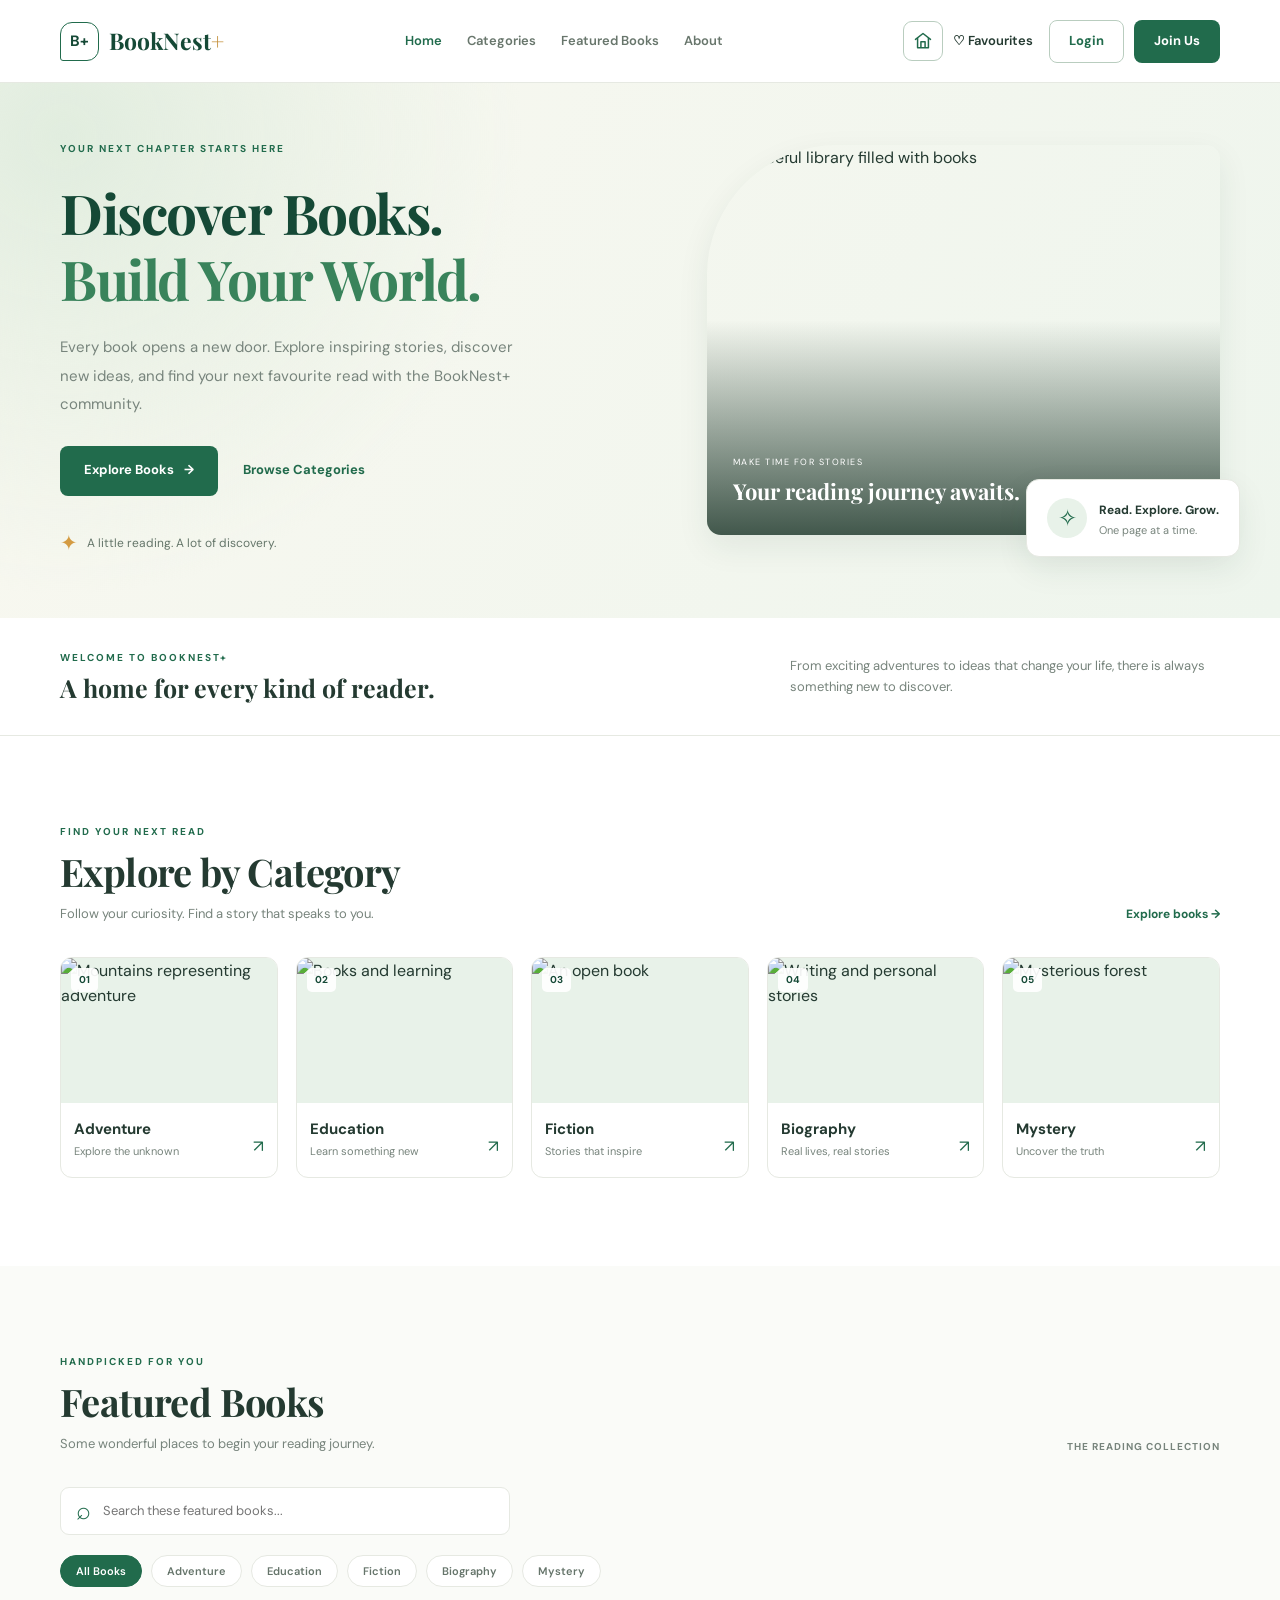
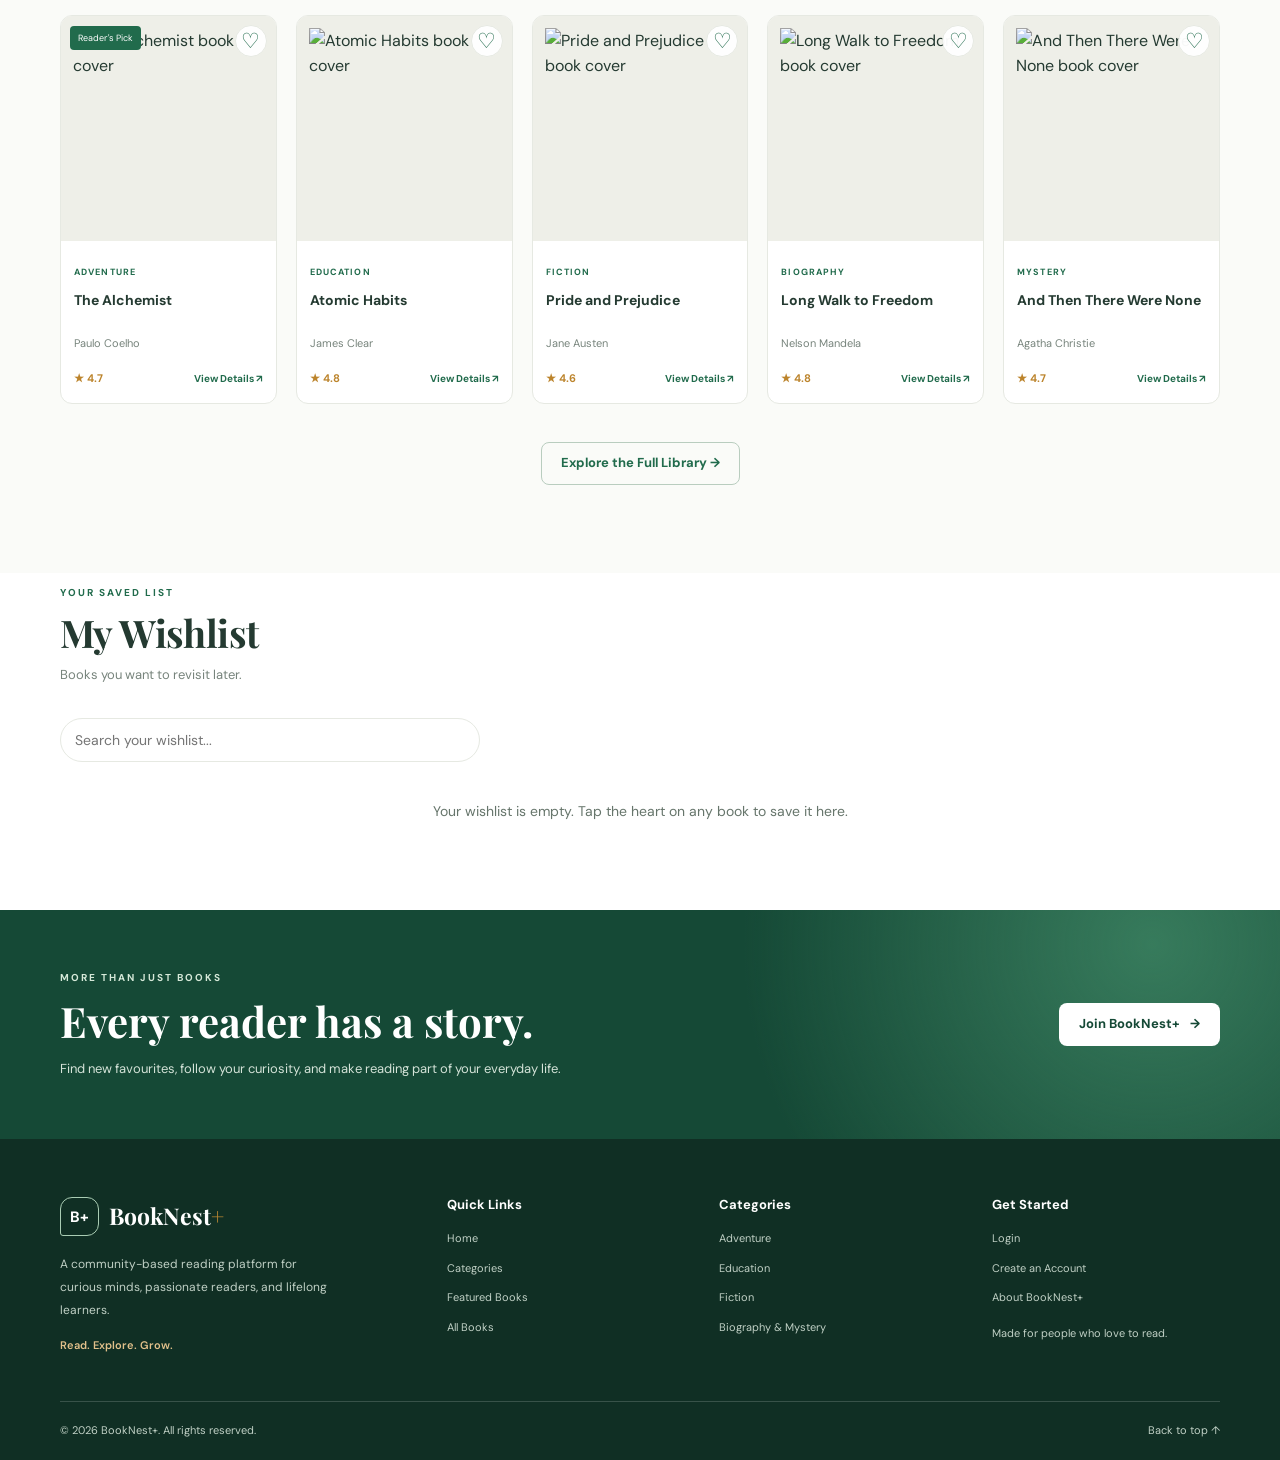
==== commit 38bafee1: "Integrate team project updates" ====
--- a/index.html
+++ b/index.html
@@ -1,4 +1,3 @@
-
 <!DOCTYPE html>
 <html lang="en">
 <head>
@@ -44,18 +43,19 @@
       </div>
 
       <div class="nav-actions">
-        <a href="#featured" class="wishlist-link">
+        <a class="home-icon-link" href="#home" aria-label="Go to homepage" title="Go to homepage">
+          <svg viewBox="0 0 24 24" aria-hidden="true">
+            <path d="m3 10 9-7 9 7"></path>
+            <path d="M5.5 9v11h13V9M9.5 20v-7h5v7"></path>
+          </svg>
+        </a>
+        <a href="#wishlistSection" class="wishlist-link">
           ♡ <span>Favourites</span>
         </a>
-        <a href="login.html" class="btn btn-outline">Login</a>
+        <a href="login.html" class="btn btn-outline" id="loginNavButton">Login</a>
         <a href="signup.html" class="btn btn-primary">Join Us</a>
       </div>
-<a href="author-submission/submit-writing.html">
-    Submit Your Writing
-</a>
-      <a class="submit-writing-link" href="author-submission/my-writing.html">
-    My Submissions
-</a>
+
     </nav>
   </header>
 
@@ -256,8 +256,6 @@
             placeholder="Search these featured books..."
             aria-label="Search featured books">
         </div>
-<p id="apiBookStatus"></p>
-<div id="apiBookResults" class="api-book-results"></div>
 
         <div class="filter-buttons" aria-label="Filter books by category">
           <button class="filter-btn selected" data-filter="All">All Books</button>
@@ -393,11 +391,38 @@
         </p>
 
         <div class="center-action">
-          <a href="books.html" class="btn btn-outline">
+          <a href="Books.html" class="btn btn-outline">
             Explore the Full Library →
           </a>
         </div>
 
+      </div>
+    </section>
+
+    <section class="section wishlist-section-home" id="wishlistSection">
+      <div class="container">
+        <div class="section-heading">
+          <div>
+            <span class="section-kicker">YOUR SAVED LIST</span>
+            <h2>My Wishlist</h2>
+            <p>Books you want to revisit later.</p>
+          </div>
+        </div>
+
+        <div class="wishlist-controls">
+          <input
+            type="search"
+            id="wishlistSearch"
+            class="wishlist-search"
+            placeholder="Search your wishlist..."
+            aria-label="Search wishlist books">
+        </div>
+
+        <div class="wishlist-list" id="wishlistList" aria-live="polite"></div>
+
+        <p class="wishlist-empty" id="wishlistEmpty">
+          Your wishlist is empty. Tap the heart on any book to save it here.
+        </p>
       </div>
     </section>
 
@@ -448,7 +473,7 @@
           <a href="#home">Home</a>
           <a href="#categories">Categories</a>
           <a href="#featured">Featured Books</a>
-          <a href="books.html">All Books</a>
+          <a href="Books.html">All Books</a>
         </div>
 
         <div class="footer-column">
@@ -488,15 +513,30 @@
     <p class="modal-author" id="modalAuthor"></p>
     <p id="modalDescription"></p>
     <p class="modal-note">
-      This is a book preview. Full reading functionality will be
-      connected with the Book Reader module.
+      Open the reader to browse a 15-page original summary, or track this book and leave a review.
     </p>
+    <div class="book-tracking-actions">
+      <button class="btn btn-primary" id="modalReadBook" type="button">Read book</button>
+      <button class="btn btn-outline" id="modalStartReading" type="button">Start reading</button>
+      <button class="btn btn-outline" id="modalMarkCompleted" type="button">Mark completed</button>
+    </div>
+    <p class="tracking-message" id="trackingMessage" role="status" aria-live="polite"></p>
+    <form class="book-review-form" id="bookReviewForm">
+      <h3>Write a review</h3>
+      <label for="reviewRating">Your rating</label>
+      <select id="reviewRating" required>
+        <option value="5">★★★★★ — Loved it</option>
+        <option value="4">★★★★☆ — Really good</option>
+        <option value="3">★★★☆☆ — It was good</option>
+        <option value="2">★★☆☆☆ — Not for me</option>
+        <option value="1">★☆☆☆☆ — Disappointing</option>
+      </select>
+      <label for="reviewText">Your review</label>
+      <textarea id="reviewText" rows="3" maxlength="500" placeholder="What did you think of this book?" required></textarea>
+      <button class="btn btn-primary" type="submit">Save review</button>
+    </form>
     <button class="btn btn-primary" id="modalDone">Done</button>
   </dialog>
 
-
-<script src="https://cdn.jsdelivr.net/npm/@supabase/supabase-js@2"></script>
-<script src="./config/supabase.js"></script>
-
 </body>
 </html>
--- a/style.css
+++ b/style.css
@@ -1,294 +1,1303 @@
+/* ==========================================
+   BOOKNEST+ | COMMON WEBSITE DESIGN
+========================================== */
 
 :root {
-  --ink: #211d35;
-  --muted: #77758b;
-  --purple: #7455d9;
-  --purple-dark: #4c32a4;
-  --lavender: #f0ebff;
-  --paper: #fbfaff;
-  --white: #fff;
-  --line: #ece9f4;
-  --navy: #24203e;
-}
-
-* { box-sizing: border-box; }
-html { scroll-behavior: smooth; scroll-padding-top: 85px; }
+  --green: #216b4c;
+  --green-dark: #154936;
+  --green-light: #e8f2e9;
+  --cream: #f8f6ef;
+  --white: #ffffff;
+  --text: #243a31;
+  --muted: #77847c;
+  --border: #e6e9e2;
+  --gold: #d49b42;
+  --shadow: 0 12px 32px rgba(30, 65, 46, 0.08);
+  --radius: 16px;
+  --heading-font: "Playfair Display", Georgia, serif;
+  --body-font: "DM Sans", Arial, sans-serif;
+}
+
+* {
+  margin: 0;
+  padding: 0;
+  box-sizing: border-box;
+}
+
+html {
+  scroll-behavior: smooth;
+  scroll-padding-top: 90px;
+}
+
 body {
-  margin: 0;
-  font-family: "DM Sans", sans-serif;
-  color: var(--ink);
+  font-family: var(--body-font);
   background: var(--white);
+  color: var(--text);
   line-height: 1.6;
 }
-a { color: inherit; text-decoration: none; }
-button, input, select { font: inherit; }
-button, a { -webkit-tap-highlight-color: transparent; }
+
+body,
+button,
+input {
+  font-family: var(--body-font);
+}
+
+a {
+  color: inherit;
+  text-decoration: none;
+}
+
+button {
+  cursor: pointer;
+}
+
+img {
+  display: block;
+  max-width: 100%;
+}
+
+.container {
+  width: min(1160px, calc(100% - 48px));
+  margin-inline: auto;
+}
+
+.section {
+  padding: 88px 0;
+}
+
+h1,
+h2,
+h3 {
+  line-height: 1.2;
+}
+
+h1,
+h2 {
+  font-family: var(--heading-font);
+}
+
+p {
+  color: var(--muted);
+}
+
+[hidden] {
+  display: none !important;
+}
+
+
+/* NAVBAR */
+
+.site-header {
+  position: sticky;
+  top: 0;
+  z-index: 100;
+  background: rgba(255, 255, 255, 0.96);
+  border-bottom: 1px solid var(--border);
+  backdrop-filter: blur(14px);
+}
 
 .navbar {
-  height: 82px;
+  min-height: 82px;
   display: flex;
   align-items: center;
   justify-content: space-between;
-  padding: 0 7%;
   gap: 24px;
-  background: rgba(255,255,255,.96);
-  border-bottom: 1px solid #f0edf6;
-  position: sticky;
-  top: 0;
-  z-index: 10;
-  backdrop-filter: blur(15px);
-}
+}
+
 .logo {
-  font-size: 22px;
-  font-weight: 800;
-  letter-spacing: -.8px;
-  white-space: nowrap;
-}
-.logo span {
-  display: inline-grid;
-  place-items: center;
-  background: var(--purple);
-  color: white;
-  width: 38px;
-  height: 38px;
-  border-radius: 12px;
-  margin-right: 6px;
-  font-size: 16px;
-}
-.nav-links, .nav-actions { display: flex; align-items: center; gap: 28px; }
-.nav-links a, .login-link {
-  font-size: 13px;
-  color: #77738b;
-  font-weight: 600;
-  transition: color .2s;
-}
-.nav-links a:hover, .nav-links a.active, .login-link:hover { color: var(--purple); }
-.nav-actions { gap: 20px; }
-
-.btn {
   display: inline-flex;
   align-items: center;
+  gap: 10px;
+  color: var(--green-dark);
+  font-family: var(--heading-font);
+  font-size: 23px;
+  font-weight: 700;
+  white-space: nowrap;
+}
+
+.logo-icon {
+  display: grid;
+  place-items: center;
+  width: 39px;
+  height: 39px;
+  border: 1.5px solid var(--green);
+  border-radius: 12px 12px 12px 3px;
+  font-family: var(--body-font);
+  font-size: 15px;
+}
+
+.logo-plus {
+  color: #c18b32;
+}
+
+.nav-links {
+  display: flex;
+  align-items: center;
+  gap: 25px;
+}
+
+.nav-link {
+  font-size: 13px;
+  font-weight: 600;
+  color: #68766c;
+  transition: color 0.2s ease;
+}
+
+.nav-link:hover,
+.nav-link.active {
+  color: var(--green);
+}
+
+.nav-actions {
+  display: flex;
+  align-items: center;
+  gap: 10px;
+}
+
+.home-icon-link {
+  width: 40px;
+  height: 40px;
+  display: grid;
+  place-items: center;
+  border: 1px solid #b9cdbf;
+  border-radius: 9px;
+  color: var(--green);
+  transition: background 0.2s ease, color 0.2s ease;
+}
+
+.home-icon-link:hover {
+  background: var(--green-light);
+  color: var(--green-dark);
+}
+
+.home-icon-link svg {
+  width: 20px;
+  height: 20px;
+  fill: none;
+  stroke: currentColor;
+  stroke-linecap: round;
+  stroke-linejoin: round;
+  stroke-width: 1.8;
+}
+
+.home-icon-link:focus-visible {
+  outline: 2px solid var(--gold);
+  outline-offset: 3px;
+}
+
+.wishlist-link {
+  font-size: 13px;
+  font-weight: 600;
+  margin-right: 6px;
+  white-space: nowrap;
+}
+
+.menu-toggle {
+  display: none;
+  border: 0;
+  background: var(--green-light);
+  color: var(--green-dark);
+  border-radius: 9px;
+  padding: 8px 12px;
+  font-size: 22px;
+}
+
+
+/* BUTTONS */
+
+.btn {
+  min-height: 43px;
+  display: inline-flex;
   justify-content: center;
+  align-items: center;
+  gap: 10px;
+  border: 1px solid transparent;
+  border-radius: 8px;
+  padding: 10px 19px;
+  font-size: 13px;
+  font-weight: 700;
+  transition: transform 0.2s ease,
+              background 0.2s ease,
+              color 0.2s ease;
+}
+
+.btn:hover {
+  transform: translateY(-2px);
+}
+
+.btn-primary {
+  background: var(--green);
+  color: var(--white);
+}
+
+.btn-primary:hover {
+  background: var(--green-dark);
+}
+
+.btn-outline {
+  color: var(--green);
+  background: transparent;
+  border-color: #b9cdbf;
+}
+
+.btn-outline:hover {
+  background: var(--green-light);
+}
+
+.btn-text {
+  color: var(--green);
+  padding-inline: 8px;
+}
+
+.btn-large {
+  min-height: 50px;
+  padding-inline: 23px;
+}
+
+.btn-light {
+  color: var(--green-dark);
+  background: var(--white);
+}
+
+.btn-light:hover {
+  background: var(--cream);
+}
+
+
+/* HERO */
+
+.hero {
+  overflow: hidden;
+  background:
+    radial-gradient(circle at 5% 10%, #e1eddf 0, transparent 35%),
+    linear-gradient(120deg, #f9f8f0 0%, #eef5ed 100%);
+}
+
+.hero-grid {
+  min-height: 510px;
+  padding-block: 58px;
+  display: grid;
+  grid-template-columns: 1fr 0.9fr;
+  align-items: center;
+  gap: 55px;
+}
+
+.eyebrow,
+.section-kicker {
+  display: block;
+  color: var(--green);
+  font-size: 10px;
+  font-weight: 700;
+  letter-spacing: 2px;
+}
+
+.hero h1 {
+  margin-top: 22px;
+  font-size: clamp(39px, 4.3vw, 59px);
+  letter-spacing: -1.5px;
+  color: var(--green-dark);
+}
+
+.hero h1 span {
+  color: #39835b;
+}
+
+.hero-description {
+  max-width: 475px;
+  margin-top: 22px;
+  font-size: 15px;
+  line-height: 1.9;
+}
+
+.hero-buttons {
+  display: flex;
+  flex-wrap: wrap;
+  align-items: center;
+  gap: 16px;
+  margin-top: 27px;
+}
+
+.hero-note {
+  display: flex;
+  align-items: center;
+  gap: 9px;
+  margin-top: 31px;
+  font-size: 12px;
+  color: #65766a;
+}
+
+.note-icon {
+  color: var(--gold);
+  font-size: 21px;
+}
+
+.hero-visual {
+  position: relative;
+  padding: 0 0 22px 10px;
+}
+
+.hero-image {
+  position: relative;
+  height: 390px;
+  overflow: hidden;
+  border-radius: 130px 14px 14px 14px;
+  box-shadow: var(--shadow);
+}
+
+.hero-image::after {
+  content: "";
+  position: absolute;
+  inset: 45% 0 0;
+  background: linear-gradient(transparent, rgba(16, 43, 30, 0.78));
+}
+
+.hero-image img {
+  width: 100%;
+  height: 100%;
+  object-fit: cover;
+}
+
+.image-caption {
+  position: absolute;
+  z-index: 1;
+  left: 26px;
+  right: 20px;
+  bottom: 25px;
+  display: grid;
+  gap: 5px;
+  color: var(--white);
+}
+
+.image-caption span {
+  font-size: 9px;
+  letter-spacing: 1.5px;
+}
+
+.image-caption strong {
+  font-family: var(--heading-font);
+  font-size: 22px;
+}
+
+.floating-note {
+  position: absolute;
+  right: -20px;
+  bottom: 0;
+  display: flex;
+  align-items: center;
   gap: 12px;
-  padding: 14px 22px;
+  background: var(--white);
+  padding: 16px 20px;
+  border: 1px solid var(--border);
+  border-radius: 13px;
+  box-shadow: var(--shadow);
+}
+
+.floating-icon {
+  display: grid;
+  place-items: center;
+  width: 40px;
+  height: 40px;
+  border-radius: 50%;
+  background: var(--green-light);
+  color: var(--green);
+  font-size: 23px;
+}
+
+.floating-note strong {
+  font-size: 12px;
+}
+
+.floating-note p {
+  font-size: 11px;
+}
+
+
+/* WELCOME STRIP */
+
+.welcome-strip {
+  border-bottom: 1px solid var(--border);
+}
+
+.welcome-inner {
+  padding-block: 32px;
+  display: flex;
+  justify-content: space-between;
+  align-items: center;
+  gap: 30px;
+}
+
+.welcome-inner h2 {
+  margin-top: 7px;
+  font-size: 25px;
+}
+
+.welcome-inner > p {
+  max-width: 430px;
+  font-size: 13px;
+}
+
+
+/* SECTION HEADINGS */
+
+.section-heading {
+  display: flex;
+  justify-content: space-between;
+  align-items: end;
+  gap: 25px;
+  margin-bottom: 32px;
+}
+
+.section-heading h2 {
+  margin-top: 9px;
+  font-size: clamp(29px, 3vw, 38px);
+  letter-spacing: -0.6px;
+}
+
+.section-heading p {
+  margin-top: 9px;
+  font-size: 13px;
+}
+
+.text-link {
+  color: var(--green);
+  font-size: 12px;
+  font-weight: 700;
+  white-space: nowrap;
+}
+
+.text-link:hover {
+  color: var(--green-dark);
+  text-decoration: underline;
+}
+
+
+/* CATEGORIES */
+
+.category-grid {
+  display: grid;
+  grid-template-columns: repeat(5, minmax(0, 1fr));
+  gap: 18px;
+}
+
+.category-card {
+  overflow: hidden;
+  border: 1px solid var(--border);
+  border-radius: 12px;
+  background: var(--white);
+  transition: transform 0.25s ease, box-shadow 0.25s ease;
+}
+
+.category-card:hover {
+  transform: translateY(-5px);
+  box-shadow: var(--shadow);
+}
+
+.category-image {
+  height: 145px;
+  position: relative;
+  overflow: hidden;
+  background: var(--green-light);
+}
+
+.category-image img {
+  width: 100%;
+  height: 100%;
+  object-fit: cover;
+  transition: transform 0.35s ease;
+}
+
+.category-card:hover .category-image img {
+  transform: scale(1.06);
+}
+
+.category-number {
+  position: absolute;
+  top: 10px;
+  left: 10px;
+  padding: 4px 8px;
+  border-radius: 5px;
+  color: var(--green-dark);
+  background: rgba(255, 255, 255, 0.93);
+  font-size: 10px;
+  font-weight: 700;
+}
+
+.category-info {
+  position: relative;
+  padding: 17px 13px;
+}
+
+.category-info h3 {
+  font-size: 15px;
+  color: var(--text);
+}
+
+.category-info p {
+  margin-top: 5px;
+  font-size: 11px;
+}
+
+.category-arrow {
+  position: absolute;
+  right: 13px;
+  bottom: 17px;
+  color: var(--green);
+  font-size: 17px;
+}
+
+
+/* FEATURED BOOKS */
+
+.featured-section {
+  background: #fafbf8;
+}
+
+.collection-label {
+  color: var(--muted);
+  font-size: 10px;
+  font-weight: 700;
+  letter-spacing: 1px;
+}
+
+.search-box {
+  max-width: 450px;
+  display: flex;
+  align-items: center;
+  gap: 12px;
+  padding: 0 15px;
+  margin-bottom: 20px;
+  border: 1px solid var(--border);
+  border-radius: 9px;
+  background: var(--white);
+}
+
+.search-box > span {
+  font-size: 25px;
+  color: var(--green);
+}
+
+.search-box input {
+  width: 100%;
+  min-height: 46px;
   border: 0;
+  outline: none;
+  color: var(--text);
+  background: transparent;
+  font-size: 13px;
+}
+
+.search-box:focus-within {
+  border-color: var(--green);
+  box-shadow: 0 0 0 3px rgba(33, 107, 76, 0.08);
+}
+
+.filter-buttons {
+  display: flex;
+  flex-wrap: wrap;
+  gap: 9px;
+  margin-bottom: 28px;
+}
+
+.filter-btn {
+  padding: 8px 15px;
+  border: 1px solid var(--border);
+  border-radius: 30px;
+  background: var(--white);
+  color: #66756b;
+  font-size: 11px;
+  font-weight: 600;
+  transition: all 0.2s ease;
+}
+
+.filter-btn:hover,
+.filter-btn.selected {
+  background: var(--green);
+  border-color: var(--green);
+  color: var(--white);
+}
+
+.book-grid {
+  display: grid;
+  grid-template-columns: repeat(5, minmax(0, 1fr));
+  gap: 19px;
+}
+
+.book-card {
+  min-width: 0;
+  overflow: hidden;
+  border: 1px solid var(--border);
+  border-radius: 12px;
+  background: var(--white);
+  transition: transform 0.25s ease, box-shadow 0.25s ease;
+}
+
+.book-card:hover {
+  transform: translateY(-4px);
+  box-shadow: var(--shadow);
+}
+
+.book-cover {
+  position: relative;
+  height: 225px;
+  display: grid;
+  place-items: center;
+  overflow: hidden;
+  background: #eeefe8;
+}
+
+.book-cover > img {
+  width: 100%;
+  height: 100%;
+  object-fit: contain;
+  padding: 12px;
+  transition: transform 0.25s ease;
+}
+
+.book-card:hover .book-cover > img {
+  transform: scale(1.04);
+}
+
+.book-badge {
+  position: absolute;
+  left: 9px;
+  top: 10px;
+  padding: 5px 8px;
+  border-radius: 4px;
+  background: var(--green);
+  color: white;
+  font-size: 9px;
+}
+
+.heart-btn {
+  position: absolute;
+  right: 9px;
+  top: 9px;
+  display: grid;
+  place-items: center;
+  width: 32px;
+  height: 32px;
+  border: 1px solid var(--border);
+  border-radius: 50%;
+  background: rgba(255, 255, 255, 0.96);
+  color: var(--green);
+  font-size: 21px;
+}
+
+.heart-btn[aria-pressed="true"] {
+  background: #fbe9e7;
+  color: #c34c43;
+}
+
+.book-info {
+  padding: 16px 13px;
+}
+
+.book-category {
+  color: var(--green);
+  font-size: 9px;
+  font-weight: 700;
+  letter-spacing: 1.1px;
+}
+
+.book-info h3 {
+  min-height: 40px;
+  margin-top: 8px;
+  font-size: 14px;
+  line-height: 1.45;
+}
+
+.book-author {
+  margin-top: 5px;
+  font-size: 11px;
+}
+
+.book-bottom {
+  margin-top: 17px;
+  display: flex;
+  flex-wrap: wrap;
+  align-items: center;
+  justify-content: space-between;
+  gap: 8px;
+}
+
+.rating {
+  color: #bc842c;
+  font-size: 11px;
+  font-weight: 700;
+}
+
+.details-btn {
+  border: 0;
+  background: transparent;
+  color: var(--green);
+  font-size: 10px;
+  font-weight: 700;
+}
+
+.details-btn:hover {
+  text-decoration: underline;
+}
+
+.center-action {
+  display: flex;
+  justify-content: center;
+  margin-top: 38px;
+}
+
+.wishlist-section-home {
+  padding-top: 12px;
+}
+
+.wishlist-controls {
+  margin-top: 18px;
+}
+
+.wishlist-search {
+  width: min(100%, 420px);
+  padding: 12px 14px;
+  border: 1px solid var(--border);
+  border-radius: 999px;
+  background: var(--white);
+  font-size: 14px;
+  color: var(--text);
+}
+
+.wishlist-search:focus {
+  outline: none;
+  border-color: var(--green);
+  box-shadow: 0 0 0 3px rgba(33, 107, 76, 0.08);
+}
+
+.wishlist-list {
+  display: flex;
+  flex-wrap: wrap;
+  gap: 12px;
+  margin-top: 20px;
+}
+
+.wishlist-item-home {
+  padding: 12px 18px;
+  border: 1px solid var(--border);
+  border-radius: 999px;
+  background: var(--white);
+  box-shadow: 0 6px 14px rgba(16, 42, 30, 0.04);
+  font-size: 13px;
+  font-weight: 600;
+  color: var(--green-dark);
+  cursor: pointer;
+  transition: transform 0.2s ease, border-color 0.2s ease;
+}
+
+.wishlist-item-home:hover {
+  transform: translateY(-1px);
+  border-color: var(--green);
+}
+
+.wishlist-empty {
+  margin-top: 18px;
+  color: #66756b;
+  font-size: 14px;
+  text-align: center;
+}
+
+.empty-message {
+  padding: 28px;
+  text-align: center;
+  border: 1px dashed var(--border);
   border-radius: 10px;
-  background: var(--purple);
-  color: white;
+  font-size: 14px;
+}
+
+
+/* COMMUNITY BANNER */
+
+.community-section {
+  padding: 60px 0;
+  background:
+    radial-gradient(circle at 90% 15%, #377b5c 0, transparent 35%),
+    var(--green-dark);
+}
+
+.community-inner {
+  display: flex;
+  justify-content: space-between;
+  align-items: center;
+  gap: 30px;
+}
+
+.light-kicker {
+  color: #d6e9d9;
+}
+
+.community-inner h2 {
+  margin-top: 10px;
+  color: var(--white);
+  font-size: clamp(29px, 4vw, 42px);
+}
+
+.community-inner p {
+  max-width: 520px;
+  margin-top: 12px;
+  color: #d4e3d8;
+  font-size: 13px;
+}
+
+
+/* FOOTER */
+
+.site-footer {
+  padding-top: 58px;
+  background: #102f24;
+  color: #fff;
+}
+
+.footer-grid {
+  display: grid;
+  grid-template-columns: 1.5fr 1fr 1fr 1fr;
+  gap: 45px;
+  padding-bottom: 45px;
+}
+
+.footer-logo {
+  color: var(--white);
+}
+
+.footer-logo .logo-icon {
+  border-color: #aacdb4;
+}
+
+.footer-brand > p {
+  max-width: 270px;
+  margin-top: 17px;
+  color: #c0d0c5;
+  font-size: 12px;
+  line-height: 1.9;
+}
+
+.footer-tagline {
+  display: inline-block;
+  margin-top: 15px;
+  color: #e2c18b;
+  font-size: 11px;
+  font-weight: 600;
+}
+
+.footer-column {
+  display: flex;
+  flex-direction: column;
+  align-items: flex-start;
+  gap: 12px;
+}
+
+.footer-column h3 {
+  margin-bottom: 5px;
+  font-size: 13px;
+}
+
+.footer-column a,
+.footer-small {
+  color: #c0d0c5;
+  font-size: 11px;
+  text-align: left;
+}
+
+.footer-column a:hover,
+.footer-bottom a:hover {
+  color: #fff;
+  text-decoration: underline;
+}
+
+.footer-small {
+  margin-top: 5px;
+  line-height: 1.7;
+}
+
+.footer-bottom {
+  display: flex;
+  justify-content: space-between;
+  gap: 20px;
+  padding: 20px 0;
+  border-top: 1px solid rgba(255, 255, 255, 0.17);
+}
+
+.footer-bottom p,
+.footer-bottom a {
+  color: #c0d0c5;
+  font-size: 11px;
+}
+
+
+/* BOOK DETAILS DIALOG */
+
+.book-modal {
+  width: min(450px, calc(100% - 32px));
+  max-height: calc(100vh - 32px);
+  overflow-y: auto;
+  margin: auto;
+  padding: 34px;
+  border: 1px solid var(--border);
+  border-radius: 16px;
+  color: var(--text);
+  box-shadow: 0 24px 80px rgba(0, 0, 0, 0.2);
+}
+
+.book-modal::backdrop {
+  background: rgba(13, 35, 25, 0.58);
+  backdrop-filter: blur(3px);
+}
+
+.modal-close {
+  float: right;
+  border: 0;
+  background: var(--green-light);
+  color: var(--green-dark);
+  border-radius: 50%;
+  width: 34px;
+  height: 34px;
+  font-size: 23px;
+}
+
+.book-modal h2 {
+  margin-top: 17px;
+  font-size: 30px;
+}
+
+.book-modal > p {
+  margin-top: 15px;
+  font-size: 13px;
+  line-height: 1.8;
+}
+
+.book-modal .modal-author {
+  color: var(--green);
   font-weight: 700;
-  font-size: 13px;
-  transition: transform .2s, background .2s, box-shadow .2s;
-  cursor: pointer;
-}
-.btn:hover { background: var(--purple-dark); transform: translateY(-2px); box-shadow: 0 8px 24px #7455d933; }
-.btn-small { padding: 11px 16px; }
-
-.hero {
-  background: linear-gradient(112deg, #f9f7ff 0%, #f5f0ff 53%, #e9e0ff 100%);
-  padding: 75px 9% 70px;
+}
+
+.book-modal .modal-note {
+  padding: 12px;
+  background: var(--cream);
+  border-radius: 8px;
+  font-size: 11px;
+}
+
+.book-tracking-actions {
+  display: flex;
+  flex-wrap: wrap;
+  gap: 8px;
+  margin-top: 16px;
+}
+
+.book-tracking-actions .btn {
+  padding: 8px 12px;
+  font-size: 11px;
+}
+
+.tracking-message {
+  min-height: 18px;
+  margin: 8px 0 0;
+  color: var(--green);
+  font-size: 11px;
+}
+
+.book-review-form {
   display: grid;
-  grid-template-columns: 1.05fr .95fr;
-  align-items: center;
-  gap: 50px;
-  min-height: 530px;
-  overflow: hidden;
-}
-.hero-content { max-width: 590px; }
-.eyebrow, .section-label {
-  color: var(--purple);
-  font-size: 10px;
-  font-weight: 800;
-  letter-spacing: 2px;
-}
-.eyebrow { display: flex; align-items: center; gap: 9px; }
-.live-dot { width: 7px; height: 7px; background: #8a6bea; border-radius: 50%; box-shadow: 0 0 0 5px #8a6bea1c; }
-h1, h2 { font-family: "Playfair Display", Georgia, serif; letter-spacing: -1.5px; }
-.hero h1 { font-size: clamp(42px, 5vw, 68px); line-height: 1.1; margin: 22px 0; }
-.hero h1 span { color: var(--purple); }
-.hero-content > p { max-width: 470px; color: #77738a; font-size: 15px; line-height: 1.9; }
-.hero-actions { display: flex; align-items: center; gap: 25px; margin-top: 28px; flex-wrap: wrap; }
-.text-link { color: var(--purple); font-weight: 700; font-size: 13px; }
-.text-link:hover { color: var(--purple-dark); }
-.hero-stats { display: flex; gap: 30px; margin-top: 46px; }
-.hero-stats div { display: flex; flex-direction: column; gap: 3px; }
-.hero-stats strong { font-size: 14px; }
-.hero-stats small { color: var(--muted); font-size: 10px; }
-
-.hero-art { min-height: 370px; position: relative; display: grid; place-items: center; }
-.art-glow { position: absolute; width: 330px; height: 330px; background: #c6b4ff80; border-radius: 50%; filter: blur(3px); }
-.book-stack { position: relative; width: 280px; height: 300px; transform: rotate(-4deg); }
-.cover {
-  position: absolute;
-  border-radius: 5px 13px 13px 5px;
-  box-shadow: 14px 18px 35px #30204c30, inset 5px 0 #ffffff20;
-  display: flex;
-  flex-direction: column;
-  justify-content: space-between;
-  padding: 24px 19px;
-  color: white;
-  overflow: hidden;
-}
-.cover-back { background: #3e5c69; width: 170px; height: 245px; top: 24px; left: 110px; transform: rotate(13deg); }
-.cover-middle { background: #b85c4b; width: 180px; height: 260px; top: 15px; left: 47px; transform: rotate(-10deg); }
-.cover-front {
-  background: linear-gradient(145deg,#30245b,#7252b6 65%,#a68be9);
-  width: 190px; height: 280px; top: 18px; left: 8px;
-  transform: rotate(-3deg);
-}
-.cover-front span { z-index: 1; font: 700 24px/1.25 "Playfair Display",serif; letter-spacing: 1px; }
-.cover-front small { z-index: 1; letter-spacing: 2px; font-size: 8px; }
-.cover-middle span, .cover-back span { font: 700 19px/1.3 "Playfair Display",serif; }
-.cover small { font-size: 9px; }
-.cover-sun { position: absolute; width: 100px; height: 100px; border-radius: 50%; background: #f3c78d; right: -25px; top: 68px; opacity: .9; }
-.floating-note { position: absolute; z-index: 2; padding: 12px 16px; background: white; border: 1px solid #ffffff; border-radius: 12px; box-shadow: 0 10px 30px #2c1d4c12; color: var(--ink); font-size: 11px; font-weight: 700; }
-.note-top { top: 25px; right: 0; }
-.note-bottom { bottom: 23px; left: -5px; }
-
-.benefits { display: grid; grid-template-columns: repeat(3,1fr); padding: 27px 10%; border-bottom: 1px solid var(--line); gap: 20px; }
-.benefits > div { display: flex; align-items: center; justify-content: center; gap: 13px; }
-.benefit-icon { width: 40px; height: 40px; display: grid; place-items: center; border-radius: 12px; background: var(--lavender); color: var(--purple); font-size: 21px; }
-.benefits strong, .benefits small { display: block; }
-.benefits strong { font-size: 12px; }
-.benefits small { color: var(--muted); font-size: 10px; margin-top: 3px; }
-
-.section { padding: 85px 9%; }
-.section-heading { display: flex; justify-content: space-between; align-items: end; gap: 20px; margin-bottom: 32px; }
-.section-heading h2 { font-size: clamp(29px, 3.5vw, 40px); line-height: 1.2; margin: 10px 0 0; }
-.section-heading > p { color: var(--muted); font-size: 12px; }
-.category-grid { display: grid; grid-template-columns: repeat(5,minmax(0,1fr)); gap: 14px; }
-.category-card { text-align: left; border: 1px solid var(--line); background: white; padding: 21px 17px; border-radius: 14px; cursor: pointer; transition: .2s; color: var(--ink); }
-.category-card:hover, .category-card.selected { border-color: #c9baff; background: #f8f5ff; transform: translateY(-3px); }
-.category-symbol { display: grid; place-items: center; width: 40px; height: 40px; border-radius: 12px; background: #eee8ff; color: var(--purple); font-size: 22px; margin-bottom: 18px; }
-.category-card strong, .category-card small { display: block; }
-.category-card strong { font-size: 12px; }
-.category-card small { font-size: 10px; color: var(--muted); margin-top: 5px; }
-
-.featured-section { background: var(--paper); }
-.purple-dot { color: var(--purple); }
-.toolbar { display: flex; gap: 12px; margin-bottom: 28px; }
-.search-box { flex: 1; display: flex; align-items: center; gap: 10px; background: white; border: 1px solid var(--line); border-radius: 10px; padding: 0 15px; min-height: 48px; }
-.search-box span { font-size: 25px; color: var(--purple); }
-.search-box input { width: 100%; border: 0; outline: none; background: transparent; color: var(--ink); font-size: 12px; }
-.toolbar select { min-width: 165px; border: 1px solid var(--line); background: white; border-radius: 10px; padding: 0 14px; color: var(--ink); outline-color: var(--purple); font-size: 12px; }
-.book-grid { display: grid; grid-template-columns: repeat(5,minmax(0,1fr)); gap: 19px; }
-.book-card { min-width: 0; background: white; border: 1px solid #eeebf5; border-radius: 14px; overflow: hidden; transition: transform .25s, box-shadow .25s; }
-.book-card:hover { transform: translateY(-5px); box-shadow: 0 16px 35px #30204c10; }
-.book-cover { display: flex; flex-direction: column; justify-content: space-between; height: 245px; margin: 12px 12px 0; border-radius: 7px; padding: 17px 13px; color: white; box-shadow: inset 4px 0 #ffffff20; overflow: hidden; transition: transform .2s; }
-.book-cover:hover { transform: scale(1.015); }
-.cover-kicker { font-size: 8px; letter-spacing: 1.8px; font-weight: 700; }
-.cover-title { font: 700 23px/1.15 "Playfair Display",Georgia,serif; overflow-wrap: anywhere; }
-.cover-author { font-size: 8px; letter-spacing: 1.4px; font-weight: 700; }
-.cover-alchemist { background: radial-gradient(circle at 75% 35%,#f2bf72 0 15%,transparent 16%),linear-gradient(145deg,#124f56,#267d78 65%,#d4a45b); }
-.cover-atomic { background: linear-gradient(140deg,#e9e4d5,#f7f2e4); color: #1f392f; border: 1px solid #ddd4bd; }
-.cover-atomic .cover-title { font-size: 29px; }
-.cover-pride { background: linear-gradient(140deg,#722d4e,#b55b72 60%,#e1b0a6); }
-.cover-freedom { background: linear-gradient(145deg,#193c38,#48745d 65%,#d3b47d); }
-.cover-mystery { background: radial-gradient(circle at 50% 42%,#4d536c,#171c2c 72%); }
-.book-info { padding: 15px 14px 14px; }
-.book-category { color: var(--purple); font-size: 9px; font-weight: 800; letter-spacing: 1.2px; }
-.book-info h3 { font-size: 14px; line-height: 1.45; margin: 7px 0 4px; overflow-wrap: anywhere; }
-.book-info > p { color: var(--muted); font-size: 11px; margin: 0; }
-.book-bottom { display: flex; align-items: center; justify-content: space-between; border-top: 1px solid #f1eef7; margin-top: 15px; padding-top: 11px; gap: 4px; }
-.read-label { color: #77738b; font-size: 10px; }
-.read-btn { display: grid; place-items: center; width: 30px; height: 30px; border-radius: 9px; background: var(--lavender); color: var(--purple); font-size: 19px; transition: .2s; }
-.read-btn:hover { color: white; background: var(--purple); }
-.empty-message { text-align: center; color: var(--muted); padding: 35px; }
-
-.cta-section { margin: 15px 9% 70px; padding: 43px 48px; border-radius: 18px; background: linear-gradient(115deg,#292342,#45316f); color: white; display: flex; justify-content: space-between; align-items: center; gap: 25px; }
-.cta-section .section-label { color: #c4b1ff; }
-.cta-section h2 { font-size: clamp(26px,3vw,36px); line-height: 1.3; margin: 12px 0; }
-.cta-section p { color: #d0cadd; font-size: 12px; }
-.btn-light { background: white; color: var(--purple-dark); white-space: nowrap; }
-.btn-light:hover { background: #eee8ff; color: var(--purple-dark); }
-
-.footer { text-align: center; padding: 35px 7% 25px; border-top: 1px solid var(--line); }
-.footer-logo { display: inline-flex; align-items: center; }
-.footer p { color: var(--muted); font-size: 12px; }
-.footer-links { display: flex; justify-content: center; gap: 22px; flex-wrap: wrap; margin: 20px 0; }
-.footer-links a { font-size: 11px; color: var(--muted); }
-.footer-links a:hover { color: var(--purple); }
-.footer > small { font-size: 10px; color: #9691a6; }
-
-@media (max-width: 1050px) {
-  .navbar { padding: 0 4%; }
-  .nav-links { gap: 14px; }
-  .hero { padding-left: 6%; padding-right: 6%; }
-  .section { padding-left: 6%; padding-right: 6%; }
-  .book-grid { grid-template-columns: repeat(3,minmax(0,1fr)); }
-  .category-grid { grid-template-columns: repeat(3,minmax(0,1fr)); }
-}
-@media (max-width: 700px) {
-  .navbar { min-height: 70px; height: auto; padding: 13px 5%; flex-wrap: wrap; gap: 12px; }
-  .logo { font-size: 19px; }
-  .logo span { width: 32px; height: 32px; }
-  .nav-links { order: 3; width: 100%; overflow-x: auto; gap: 20px; padding: 5px 0; }
-  .nav-links a { white-space: nowrap; font-size: 12px; }
-  .nav-actions { margin-left: auto; gap: 12px; }
-  .login-link { font-size: 12px; }
-  .btn-small { padding: 9px 12px; }
-  .hero { grid-template-columns: 1fr; padding: 53px 6% 38px; gap: 10px; }
-  .hero h1 { font-size: clamp(42px,11vw,59px); }
-  .hero-content > p { font-size: 14px; }
-  .hero-stats { gap: 20px; margin-top: 34px; }
-  .hero-stats small { max-width: 100px; }
-  .hero-art { min-height: 320px; }
-  .book-stack { transform: scale(.88) rotate(-4deg); }
-  .note-top { right: 0; }
-  .benefits { grid-template-columns: 1fr; padding: 23px 8%; gap: 17px; }
-  .benefits > div { justify-content: flex-start; }
-  .section { padding: 57px 5%; }
-  .section-heading { align-items: flex-start; flex-direction: column; gap: 10px; }
-  .section-heading h2 { font-size: 31px; }
-  .category-grid { grid-template-columns: repeat(2,minmax(0,1fr)); gap: 10px; }
-  .category-card { padding: 16px 12px; }
-  .toolbar { flex-direction: column; }
-  .toolbar select { height: 45px; }
-  .book-grid { grid-template-columns: repeat(2,minmax(0,1fr)); gap: 12px; }
-  .book-cover { height: 225px; margin: 8px 8px 0; padding: 13px 10px; }
-  .cover-title { font-size: 20px; }
-  .cover-atomic .cover-title { font-size: 25px; }
-  .book-info { padding: 12px 10px; }
-  .book-info h3 { font-size: 12px; }
-  .read-label { font-size: 9px; }
-  .cta-section { margin: 0 5% 45px; padding: 28px 22px; flex-direction: column; align-items: flex-start; }
-}
-@media (max-width: 360px) {
-  .book-cover { height: 195px; }
-  .cover-title { font-size: 17px; }
-  .cover-atomic .cover-title { font-size: 21px; }
-}
-
-/* Responsive layout improvements */
-@media (max-width: 768px) {
+  gap: 8px;
+  margin-top: 15px;
+  padding-top: 14px;
+  border-top: 1px solid var(--border);
+}
+
+.book-review-form h3 {
+  font: 700 17px var(--heading-font);
+}
+
+.book-review-form label {
+  color: var(--text);
+  font-size: 12px;
+  font-weight: 600;
+}
+
+.book-review-form select,
+.book-review-form textarea {
+  width: 100%;
+  padding: 10px 12px;
+  border: 1px solid var(--border);
+  border-radius: 7px;
+  color: var(--text);
+  background: var(--white);
+  font: 12px var(--body-font);
+}
+
+.book-review-form textarea {
+  resize: vertical;
+}
+
+.book-review-form .btn {
+  justify-self: start;
+}
+
+.book-modal > #modalDone {
+  margin-top: 20px;
+}
+
+
+/* TABLET */
+
+@media (max-width: 1000px) {
+  .navbar {
+    gap: 15px;
+  }
+
+  .nav-links {
+    gap: 14px;
+  }
+
+  .nav-actions {
+    gap: 7px;
+  }
+
+  .wishlist-link span {
+    display: none;
+  }
+
+  .hero-grid {
+    gap: 30px;
+  }
+
+  .hero h1 {
+    font-size: 43px;
+  }
+
+  .category-grid {
+    grid-template-columns: repeat(3, minmax(0, 1fr));
+  }
+
+  .book-grid {
+    grid-template-columns: repeat(3, minmax(0, 1fr));
+  }
+
+  .footer-grid {
+    gap: 25px;
+  }
+}
+
+
+/* MOBILE NAVIGATION */
+
+@media (max-width: 760px) {
   .container {
-    width: 92%;
+    width: min(100% - 32px, 560px);
+  }
+
+  .section {
+    padding: 62px 0;
+  }
+
+  .navbar {
+    min-height: 70px;
+    position: relative;
+    flex-wrap: wrap;
+    gap: 10px;
+  }
+
+  .logo {
+    font-size: 20px;
+  }
+
+  .logo-icon {
+    width: 35px;
+    height: 35px;
+  }
+
+  .menu-toggle {
+    display: block;
+    margin-left: auto;
+  }
+
+  .nav-links {
+    display: none;
+    order: 3;
+    width: 100%;
+    padding: 15px 0;
+    flex-direction: column;
+    align-items: stretch;
+    gap: 0;
+  }
+
+  .nav-links.open {
+    display: flex;
+  }
+
+  .nav-link {
+    padding: 12px 8px;
+    border-top: 1px solid var(--border);
+  }
+
+  .nav-actions {
+    order: 4;
+    width: 100%;
+    padding-bottom: 13px;
+  }
+
+  .nav-actions .btn {
+    flex: 1;
+  }
+
+  .wishlist-link span {
+    display: inline;
   }
 
   .hero-grid {
     grid-template-columns: 1fr;
-  }
-
-  .nav-actions {
-    flex-wrap: wrap;
+    padding-block: 45px 55px;
+    gap: 35px;
+  }
+
+  .hero h1 {
+    font-size: clamp(39px, 10vw, 53px);
+  }
+
+  .hero-description {
+    font-size: 14px;
+  }
+
+  .hero-image {
+    height: 320px;
+    border-radius: 85px 12px 12px 12px;
+  }
+
+  .floating-note {
+    right: 0;
+  }
+
+  .welcome-inner {
+    align-items: flex-start;
+    flex-direction: column;
+    gap: 12px;
+    padding-block: 27px;
+  }
+
+  .welcome-inner h2 {
+    font-size: 23px;
+  }
+
+  .section-heading {
+    align-items: flex-start;
+    flex-direction: column;
+    gap: 14px;
+  }
+
+  .category-grid {
+    grid-template-columns: repeat(2, minmax(0, 1fr));
+    gap: 13px;
+  }
+
+  .category-image {
+    height: 135px;
+  }
+
+  .book-grid {
+    grid-template-columns: repeat(2, minmax(0, 1fr));
+    gap: 13px;
+  }
+
+  .book-cover {
+    height: 205px;
+  }
+
+  .collection-label {
+    display: none;
+  }
+
+  .community-inner {
+    align-items: flex-start;
+    flex-direction: column;
+  }
+
+  .footer-grid {
+    grid-template-columns: repeat(2, minmax(0, 1fr));
+    gap: 35px 25px;
+  }
+
+  .footer-brand {
+    grid-column: 1 / -1;
+  }
+}
+
+
+/* SMALL MOBILE */
+
+@media (max-width: 380px) {
+  .container {
+    width: calc(100% - 24px);
+  }
+
+  .hero-buttons {
+    align-items: stretch;
+    flex-direction: column;
+  }
+
+  .hero-buttons .btn {
+    width: 100%;
+  }
+
+  .category-grid {
+    grid-template-columns: 1fr 1fr;
+    gap: 9px;
+  }
+
+  .category-image {
+    height: 105px;
+  }
+
+  .category-info {
+    padding: 13px 9px;
+  }
+
+  .category-info h3 {
+    font-size: 13px;
+  }
+
+  .category-info p {
+    font-size: 10px;
+  }
+
+  .book-cover {
+    height: 165px;
+  }
+
+  .book-info {
+    padding: 12px 9px;
+  }
+
+  .book-info h3 {
+    font-size: 12px;
+  }
+
+  .book-bottom {
+    align-items: flex-start;
+    flex-direction: column;
+  }
+
+  .footer-grid {
+    gap: 28px 14px;
+  }
+
+  .footer-bottom {
+    flex-direction: column;
     gap: 8px;
   }
-
-  .footer-grid {
-    grid-template-columns: 1fr 1fr;
-  }
-}
-
-@media (max-width: 480px) {
-  .footer-grid {
-    grid-template-columns: 1fr;
-  }
-
-  .hero h1 {
-    font-size: 2rem;
-  }
-
-  button,
-  .btn {
-    max-width: 100%;
-  }
-}
+}
+
+
+/* ACCESSIBILITY */
+
+@media (prefers-reduced-motion: reduce) {
+  *,
+  *::before,
+  *::after {
+    scroll-behavior: auto !important;
+    transition-duration: 0.01ms !important;
+    animation-duration: 0.01ms !important;
+  }
+}
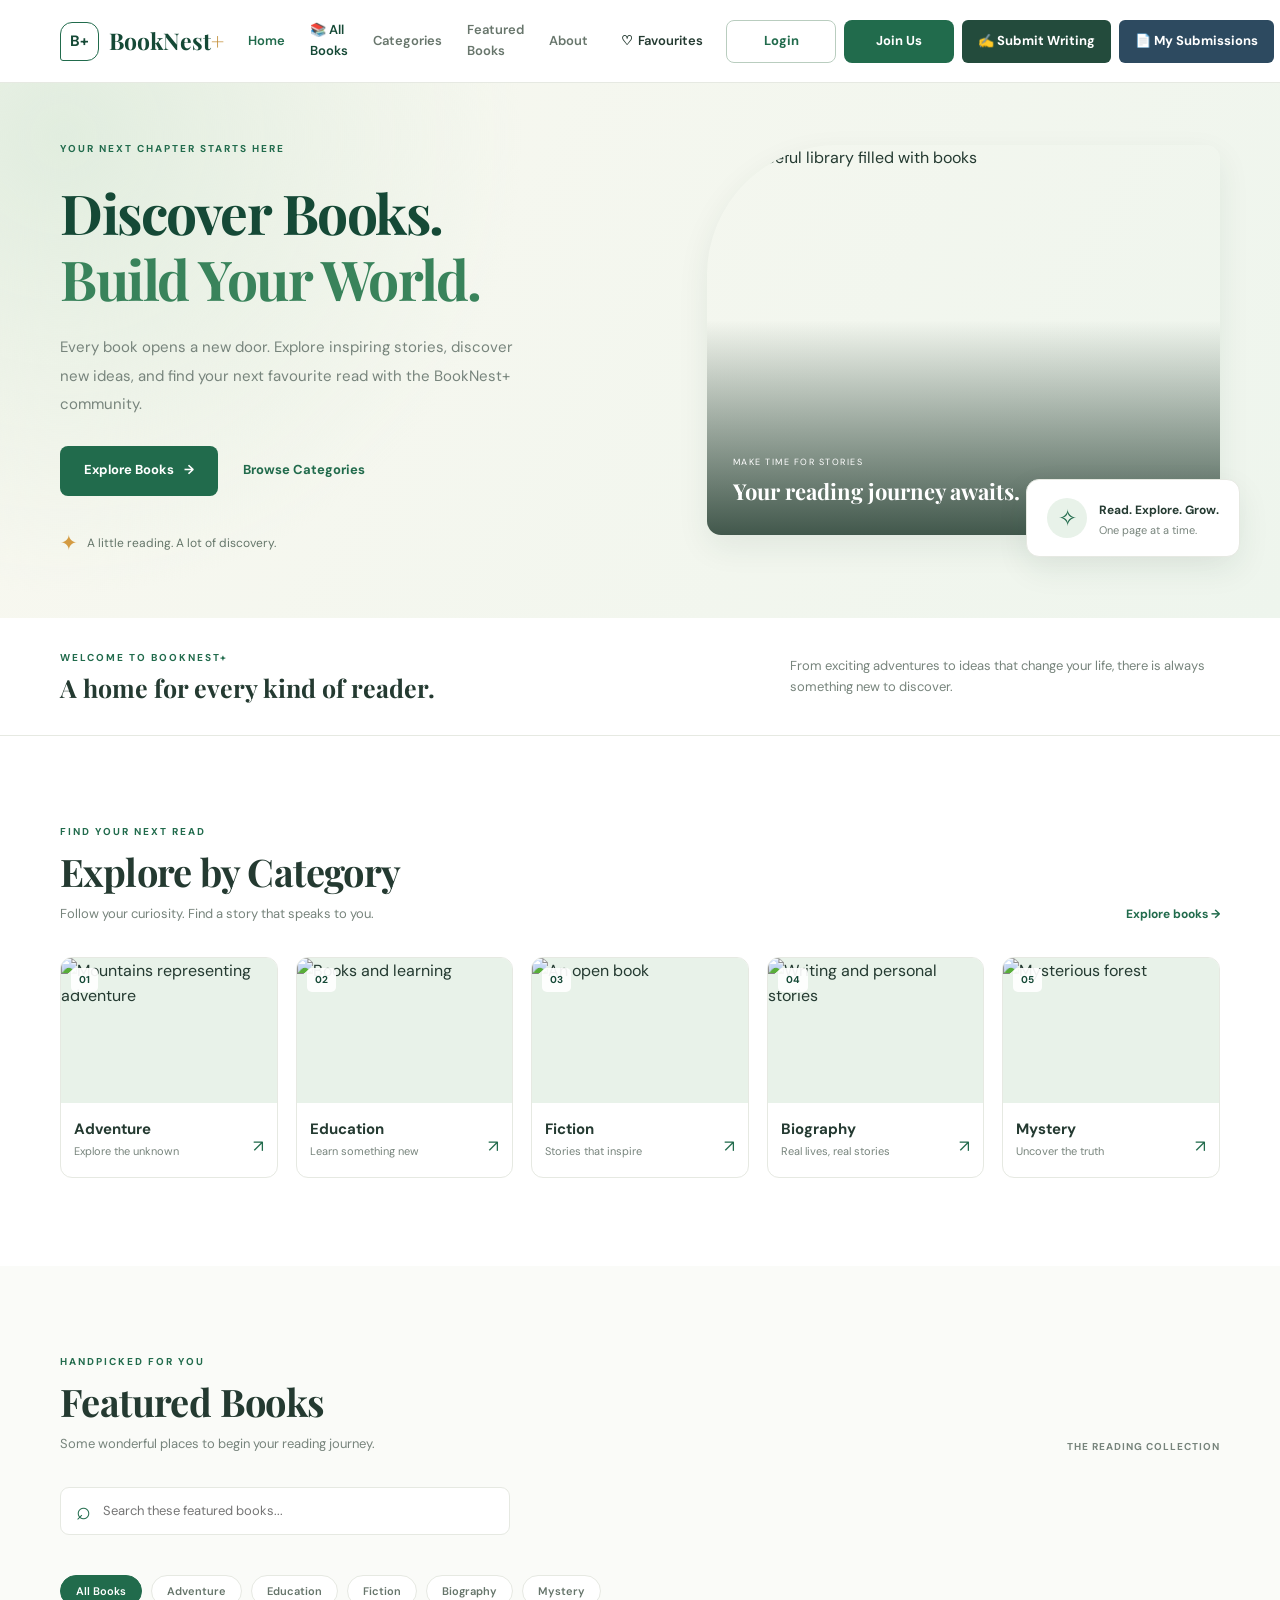
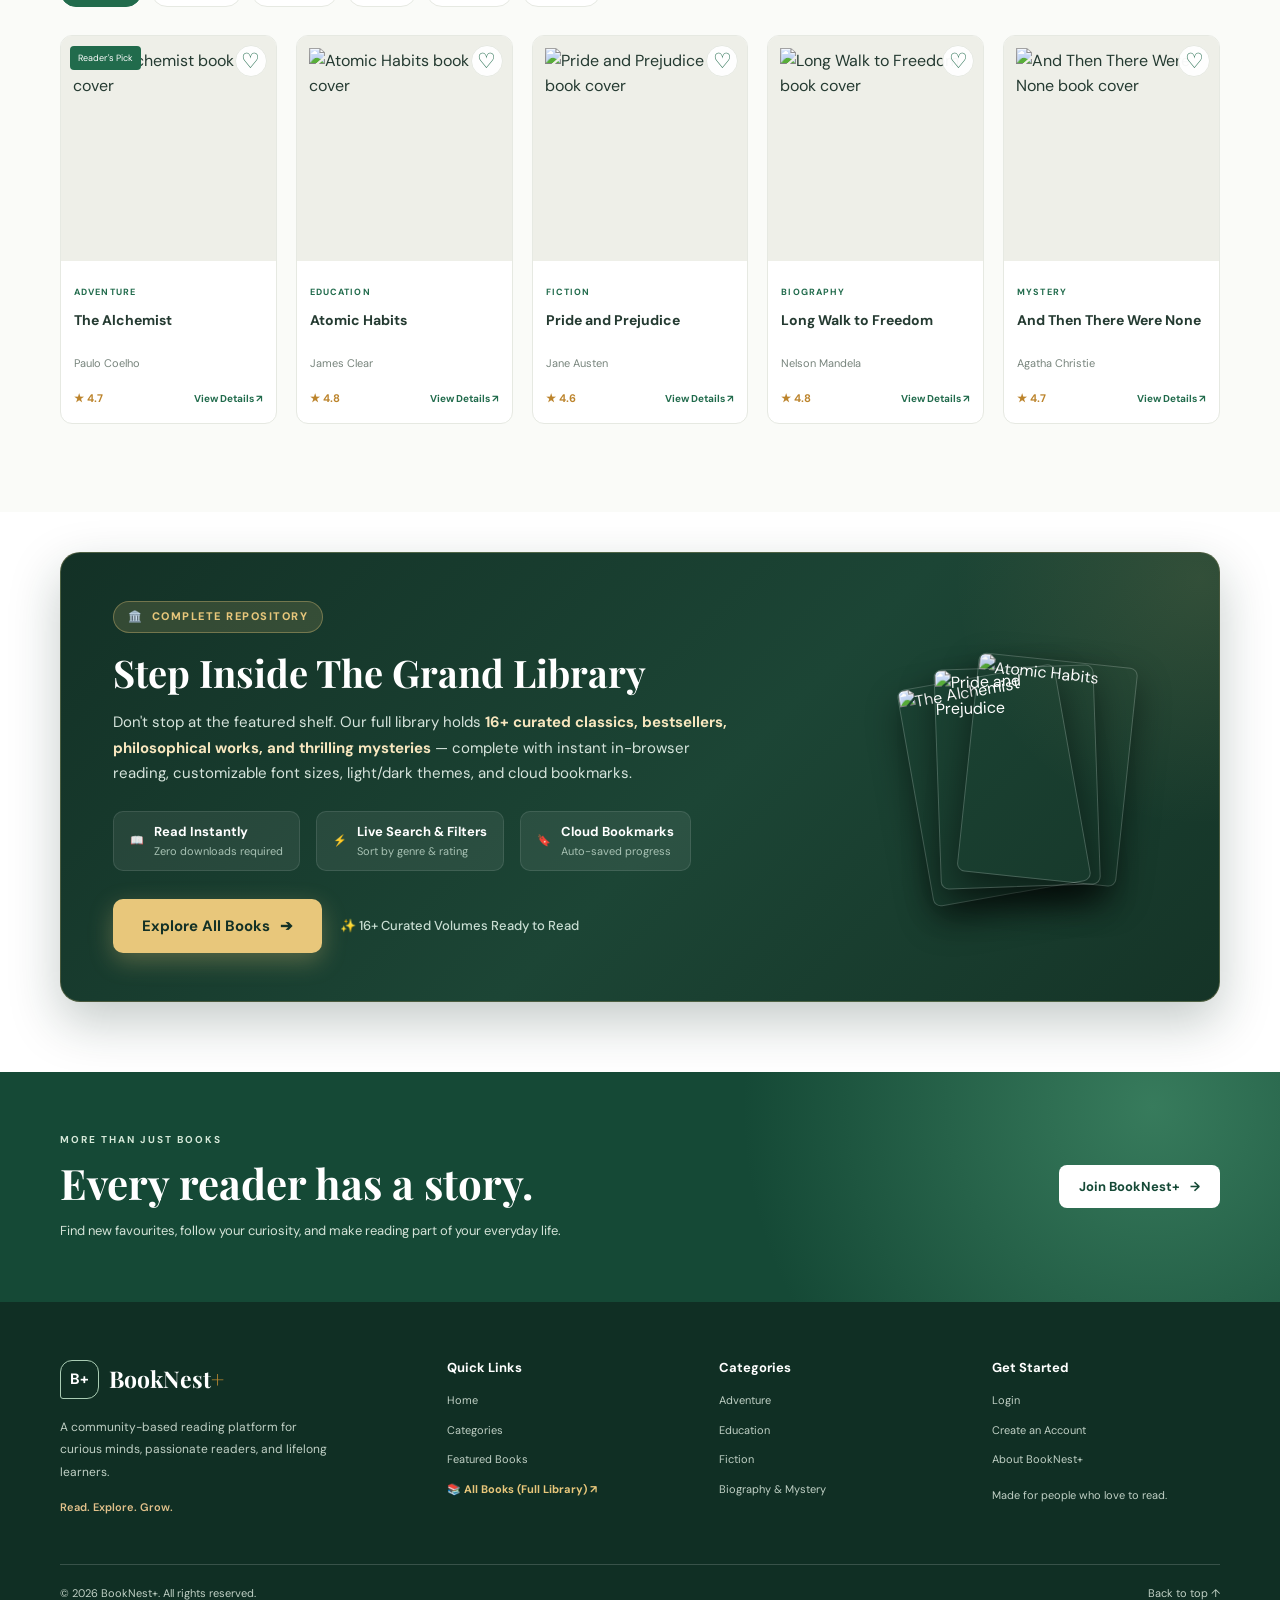
==== commit e1b87a51: "Updated version of the project with new features and bug fixes." ====
--- a/index.html
+++ b/index.html
@@ -1,3 +1,4 @@
+
 <!DOCTYPE html>
 <html lang="en">
 <head>
@@ -16,7 +17,10 @@
     rel="stylesheet">
 
   <link rel="stylesheet" href="style.css">
+  <script src="https://cdn.jsdelivr.net/npm/@supabase/supabase-js@2"></script>
+  <script src="./config/supabase.js"></script>
   <script src="script.js" defer></script>
+  <script src="home-books.js" defer></script>
 </head>
 
 <body>
@@ -37,25 +41,25 @@
 
       <div class="nav-links" id="navLinks">
         <a href="#home" class="nav-link active">Home</a>
+        <a href="Books.html" class="nav-link" style="color: var(--green-dark); font-weight: 600;">📚 All Books</a>
         <a href="#categories" class="nav-link">Categories</a>
         <a href="#featured" class="nav-link">Featured Books</a>
         <a href="#about" class="nav-link">About</a>
       </div>
 
       <div class="nav-actions">
-        <a class="home-icon-link" href="#home" aria-label="Go to homepage" title="Go to homepage">
-          <svg viewBox="0 0 24 24" aria-hidden="true">
-            <path d="m3 10 9-7 9 7"></path>
-            <path d="M5.5 9v11h13V9M9.5 20v-7h5v7"></path>
-          </svg>
-        </a>
-        <a href="#wishlistSection" class="wishlist-link">
+        <a href="wishlist.html" class="wishlist-link">
           ♡ <span>Favourites</span>
         </a>
-        <a href="login.html" class="btn btn-outline" id="loginNavButton">Login</a>
+        <a href="login.html" class="btn btn-outline">Login</a>
         <a href="signup.html" class="btn btn-primary">Join Us</a>
-      </div>
-
+        <a class="submit-writing-link" href="author-submission/submit-writing.html">
+          ✍️ Submit Writing
+        </a>
+        <a class="submit-writing-link" href="author-submission/my-writing.html" style="background:#2d4a60;">
+          📄 My Submissions
+        </a>
+      </div>
     </nav>
   </header>
 
@@ -256,6 +260,8 @@
             placeholder="Search these featured books..."
             aria-label="Search featured books">
         </div>
+<p id="apiBookStatus"></p>
+<div id="apiBookResults" class="api-book-results"></div>
 
         <div class="filter-buttons" aria-label="Filter books by category">
           <button class="filter-btn selected" data-filter="All">All Books</button>
@@ -390,39 +396,71 @@
           No matching books found. Try another search.
         </p>
 
-        <div class="center-action">
-          <a href="Books.html" class="btn btn-outline">
-            Explore the Full Library →
-          </a>
-        </div>
-
       </div>
     </section>
 
-    <section class="section wishlist-section-home" id="wishlistSection">
+
+    <!-- THE GRAND BOOKNEST+ LIBRARY SHOWCASE -->
+    <section class="library-showcase-section">
       <div class="container">
-        <div class="section-heading">
-          <div>
-            <span class="section-kicker">YOUR SAVED LIST</span>
-            <h2>My Wishlist</h2>
-            <p>Books you want to revisit later.</p>
-          </div>
-        </div>
-
-        <div class="wishlist-controls">
-          <input
-            type="search"
-            id="wishlistSearch"
-            class="wishlist-search"
-            placeholder="Search your wishlist..."
-            aria-label="Search wishlist books">
-        </div>
-
-        <div class="wishlist-list" id="wishlistList" aria-live="polite"></div>
-
-        <p class="wishlist-empty" id="wishlistEmpty">
-          Your wishlist is empty. Tap the heart on any book to save it here.
-        </p>
+        <div class="library-showcase-card">
+          <div class="showcase-content">
+            <div class="showcase-badge">
+              <span class="badge-icon">🏛️</span> COMPLETE REPOSITORY
+            </div>
+            <h2>Step Inside The Grand Library</h2>
+            <p class="showcase-desc">
+              Don't stop at the featured shelf. Our full library holds <strong>16+ curated classics, bestsellers, philosophical works, and thrilling mysteries</strong> — complete with instant in-browser reading, customizable font sizes, light/dark themes, and cloud bookmarks.
+            </p>
+
+            <div class="showcase-features">
+              <div class="feature-item">
+                <span class="f-icon">📖</span>
+                <div>
+                  <strong>Read Instantly</strong>
+                  <span>Zero downloads required</span>
+                </div>
+              </div>
+              <div class="feature-item">
+                <span class="f-icon">⚡</span>
+                <div>
+                  <strong>Live Search & Filters</strong>
+                  <span>Sort by genre & rating</span>
+                </div>
+              </div>
+              <div class="feature-item">
+                <span class="f-icon">🔖</span>
+                <div>
+                  <strong>Cloud Bookmarks</strong>
+                  <span>Auto-saved progress</span>
+                </div>
+              </div>
+            </div>
+
+            <div class="showcase-actions">
+              <a href="Books.html" class="btn btn-library-cta">
+                <span>Explore All Books</span>
+                <span class="arrow">➔</span>
+              </a>
+              <span class="showcase-count-pill">✨ 16+ Curated Volumes Ready to Read</span>
+            </div>
+          </div>
+
+          <!-- 3D Book Visual Showcase Stack -->
+          <div class="showcase-visual">
+            <div class="book-fan-stack">
+              <div class="fan-book fan-book-1">
+                <img src="https://images.unsplash.com/photo-1544947950-fa07a98d237f?auto=format&fit=crop&w=350&q=80" alt="The Alchemist">
+              </div>
+              <div class="fan-book fan-book-2">
+                <img src="https://images.unsplash.com/photo-1589829085413-56de8ae18c73?auto=format&fit=crop&w=350&q=80" alt="Atomic Habits">
+              </div>
+              <div class="fan-book fan-book-3">
+                <img src="https://images.unsplash.com/photo-1512820790803-83ca734da794?auto=format&fit=crop&w=350&q=80" alt="Pride and Prejudice">
+              </div>
+            </div>
+          </div>
+        </div>
       </div>
     </section>
 
@@ -473,7 +511,7 @@
           <a href="#home">Home</a>
           <a href="#categories">Categories</a>
           <a href="#featured">Featured Books</a>
-          <a href="Books.html">All Books</a>
+          <a href="Books.html" style="color: #e8c77b; font-weight: 700;">📚 All Books (Full Library) ↗</a>
         </div>
 
         <div class="footer-column">
@@ -513,29 +551,12 @@
     <p class="modal-author" id="modalAuthor"></p>
     <p id="modalDescription"></p>
     <p class="modal-note">
-      Open the reader to browse a 15-page original summary, or track this book and leave a review.
+      Enjoy reading sample chapters, adjusting themes, and tracking reading progress in our online reader.
     </p>
-    <div class="book-tracking-actions">
-      <button class="btn btn-primary" id="modalReadBook" type="button">Read book</button>
-      <button class="btn btn-outline" id="modalStartReading" type="button">Start reading</button>
-      <button class="btn btn-outline" id="modalMarkCompleted" type="button">Mark completed</button>
+    <div style="display: flex; gap: 10px; margin-top: 20px; align-items: center; justify-content: flex-end;">
+      <button class="btn btn-outline" id="modalDone" type="button">Close</button>
+      <a class="btn btn-primary" id="modalReadBtn" href="reader/reader.html?id=alchemist" style="text-decoration: none; padding: 12px 20px; font-weight: 600;">📖 Start Reading</a>
     </div>
-    <p class="tracking-message" id="trackingMessage" role="status" aria-live="polite"></p>
-    <form class="book-review-form" id="bookReviewForm">
-      <h3>Write a review</h3>
-      <label for="reviewRating">Your rating</label>
-      <select id="reviewRating" required>
-        <option value="5">★★★★★ — Loved it</option>
-        <option value="4">★★★★☆ — Really good</option>
-        <option value="3">★★★☆☆ — It was good</option>
-        <option value="2">★★☆☆☆ — Not for me</option>
-        <option value="1">★☆☆☆☆ — Disappointing</option>
-      </select>
-      <label for="reviewText">Your review</label>
-      <textarea id="reviewText" rows="3" maxlength="500" placeholder="What did you think of this book?" required></textarea>
-      <button class="btn btn-primary" type="submit">Save review</button>
-    </form>
-    <button class="btn btn-primary" id="modalDone">Done</button>
   </dialog>
 
 </body>
--- a/style.css
+++ b/style.css
@@ -1,3 +1,4 @@
+
 /* ==========================================
    BOOKNEST+ | COMMON WEBSITE DESIGN
 ========================================== */
@@ -151,38 +152,40 @@
 .nav-actions {
   display: flex;
   align-items: center;
-  gap: 10px;
-}
-
-.home-icon-link {
-  width: 40px;
-  height: 40px;
-  display: grid;
-  place-items: center;
-  border: 1px solid #b9cdbf;
-  border-radius: 9px;
-  color: var(--green);
-  transition: background 0.2s ease, color 0.2s ease;
-}
-
-.home-icon-link:hover {
-  background: var(--green-light);
-  color: var(--green-dark);
-}
-
-.home-icon-link svg {
-  width: 20px;
-  height: 20px;
-  fill: none;
-  stroke: currentColor;
-  stroke-linecap: round;
-  stroke-linejoin: round;
-  stroke-width: 1.8;
-}
-
-.home-icon-link:focus-visible {
-  outline: 2px solid var(--gold);
-  outline-offset: 3px;
+  gap: 8px;
+  flex-wrap: nowrap;
+}
+
+/* All action buttons in nav get a consistent fixed-ish width */
+.nav-actions .btn,
+.nav-actions .submit-writing-link,
+.nav-actions .wishlist-link {
+  min-width: 110px;
+  text-align: center;
+  justify-content: center;
+  white-space: nowrap;
+  box-sizing: border-box;
+}
+
+/* Profile button — a bit wider for username */
+.nav-actions .profile-link {
+  min-width: 120px;
+  max-width: 160px;
+  overflow: hidden;
+  text-overflow: ellipsis;
+}
+
+/* Favourites link stays compact */
+.nav-actions .wishlist-link {
+  min-width: 100px;
+  display: inline-flex;
+  align-items: center;
+  gap: 5px;
+}
+
+/* Admin panel button — fixed width */
+.nav-actions .admin-panel-btn {
+  min-width: 130px;
 }
 
 .wishlist-link {
@@ -744,62 +747,6 @@
   margin-top: 38px;
 }
 
-.wishlist-section-home {
-  padding-top: 12px;
-}
-
-.wishlist-controls {
-  margin-top: 18px;
-}
-
-.wishlist-search {
-  width: min(100%, 420px);
-  padding: 12px 14px;
-  border: 1px solid var(--border);
-  border-radius: 999px;
-  background: var(--white);
-  font-size: 14px;
-  color: var(--text);
-}
-
-.wishlist-search:focus {
-  outline: none;
-  border-color: var(--green);
-  box-shadow: 0 0 0 3px rgba(33, 107, 76, 0.08);
-}
-
-.wishlist-list {
-  display: flex;
-  flex-wrap: wrap;
-  gap: 12px;
-  margin-top: 20px;
-}
-
-.wishlist-item-home {
-  padding: 12px 18px;
-  border: 1px solid var(--border);
-  border-radius: 999px;
-  background: var(--white);
-  box-shadow: 0 6px 14px rgba(16, 42, 30, 0.04);
-  font-size: 13px;
-  font-weight: 600;
-  color: var(--green-dark);
-  cursor: pointer;
-  transition: transform 0.2s ease, border-color 0.2s ease;
-}
-
-.wishlist-item-home:hover {
-  transform: translateY(-1px);
-  border-color: var(--green);
-}
-
-.wishlist-empty {
-  margin-top: 18px;
-  color: #66756b;
-  font-size: 14px;
-  text-align: center;
-}
-
 .empty-message {
   padding: 28px;
   text-align: center;
@@ -809,6 +756,253 @@
 }
 
 
+/* ==========================================
+   LIBRARY SHOWCASE BANNER (GRAND REPOSITORY)
+   ========================================== */
+
+.library-showcase-section {
+  padding: 40px 0 70px;
+}
+
+.library-showcase-card {
+  background: linear-gradient(135deg, #133126 0%, #1c4535 55%, #153427 100%);
+  border-radius: 20px;
+  padding: 48px 52px;
+  color: white;
+  display: flex;
+  align-items: center;
+  justify-content: space-between;
+  gap: 40px;
+  position: relative;
+  overflow: hidden;
+  box-shadow: 0 20px 50px rgba(19, 49, 38, 0.25);
+  border: 1px solid rgba(232, 199, 123, 0.25);
+}
+
+.library-showcase-card::before {
+  content: "";
+  position: absolute;
+  top: -50%;
+  right: -20%;
+  width: 500px;
+  height: 500px;
+  background: radial-gradient(circle, rgba(232, 199, 123, 0.12) 0%, transparent 70%);
+  pointer-events: none;
+}
+
+.showcase-content {
+  flex: 1;
+  max-width: 620px;
+  position: relative;
+  z-index: 2;
+}
+
+.showcase-badge {
+  display: inline-flex;
+  align-items: center;
+  gap: 8px;
+  background: rgba(232, 199, 123, 0.15);
+  border: 1px solid rgba(232, 199, 123, 0.35);
+  color: #e8c77b;
+  font-size: 11px;
+  font-weight: 800;
+  letter-spacing: 1.5px;
+  padding: 6px 14px;
+  border-radius: 20px;
+  margin-bottom: 16px;
+  text-transform: uppercase;
+}
+
+.showcase-content h2 {
+  font-family: 'Playfair Display', Georgia, serif;
+  font-size: clamp(28px, 4vw, 38px);
+  font-weight: 700;
+  line-height: 1.25;
+  color: white;
+  margin-bottom: 14px;
+}
+
+.showcase-desc {
+  color: #d6e4dc;
+  font-size: 15px;
+  line-height: 1.7;
+  margin-bottom: 24px;
+}
+
+.showcase-desc strong {
+  color: #f7e6be;
+}
+
+.showcase-features {
+  display: flex;
+  gap: 16px;
+  flex-wrap: wrap;
+  margin-bottom: 28px;
+}
+
+.feature-item {
+  display: flex;
+  align-items: center;
+  gap: 10px;
+  background: rgba(255, 255, 255, 0.07);
+  padding: 10px 16px;
+  border-radius: 10px;
+  border: 1px solid rgba(255, 255, 255, 0.1);
+}
+
+.f-icon {
+  font-size: 20px;
+}
+
+.feature-item div {
+  display: flex;
+  flex-direction: column;
+}
+
+.feature-item strong {
+  font-size: 13px;
+  color: white;
+}
+
+.feature-item span {
+  font-size: 11px;
+  color: #a8c2b4;
+}
+
+.showcase-actions {
+  display: flex;
+  align-items: center;
+  gap: 18px;
+  flex-wrap: wrap;
+}
+
+.btn-library-cta {
+  background: #e8c77b;
+  color: #133126;
+  font-weight: 700;
+  font-size: 15px;
+  padding: 14px 28px;
+  border-radius: 10px;
+  display: inline-flex;
+  align-items: center;
+  gap: 10px;
+  text-decoration: none;
+  box-shadow: 0 8px 24px rgba(232, 199, 123, 0.3);
+  transition: all 0.25s ease;
+}
+
+.btn-library-cta:hover {
+  background: #f3d898;
+  transform: translateY(-2px);
+  box-shadow: 0 12px 30px rgba(232, 199, 123, 0.45);
+}
+
+.btn-library-cta .arrow {
+  transition: transform 0.2s;
+}
+
+.btn-library-cta:hover .arrow {
+  transform: translateX(4px);
+}
+
+.showcase-count-pill {
+  color: #c9ded3;
+  font-size: 13px;
+  font-weight: 500;
+}
+
+/* 3D Visual Book Fan Stack */
+.showcase-visual {
+  position: relative;
+  width: 300px;
+  height: 280px;
+  display: flex;
+  align-items: center;
+  justify-content: center;
+  flex-shrink: 0;
+}
+
+.book-fan-stack {
+  position: relative;
+  width: 170px;
+  height: 230px;
+}
+
+.fan-book {
+  position: absolute;
+  width: 160px;
+  height: 220px;
+  border-radius: 8px;
+  overflow: hidden;
+  box-shadow: 0 15px 35px rgba(0, 0, 0, 0.45);
+  border: 1px solid rgba(255, 255, 255, 0.2);
+  transition: transform 0.3s ease;
+}
+
+.fan-book img {
+  width: 100%;
+  height: 100%;
+  object-fit: cover;
+}
+
+.fan-book-1 {
+  top: 0;
+  left: 0;
+  transform: rotate(-10deg) translate(-20px, 10px);
+  z-index: 1;
+}
+
+.fan-book-2 {
+  top: 0;
+  left: 10px;
+  transform: rotate(6deg) translate(25px, -5px);
+  z-index: 2;
+}
+
+.fan-book-3 {
+  top: 0;
+  left: 5px;
+  transform: rotate(-2deg) translate(0, 5px);
+  z-index: 3;
+}
+
+.library-showcase-card:hover .fan-book-1 {
+  transform: rotate(-16deg) translate(-36px, 8px);
+}
+
+.library-showcase-card:hover .fan-book-2 {
+  transform: rotate(12deg) translate(40px, -12px);
+}
+
+.library-showcase-card:hover .fan-book-3 {
+  transform: scale(1.05) translate(0, -2px);
+}
+
+@media (max-width: 900px) {
+  .library-showcase-card {
+    flex-direction: column;
+    padding: 36px 24px;
+    text-align: center;
+  }
+
+  .showcase-content {
+    max-width: 100%;
+  }
+
+  .showcase-features {
+    justify-content: center;
+  }
+
+  .showcase-actions {
+    justify-content: center;
+  }
+
+  .showcase-visual {
+    margin-top: 10px;
+  }
+}
+
+
 /* COMMUNITY BANNER */
 
 .community-section {
@@ -931,8 +1125,6 @@
 
 .book-modal {
   width: min(450px, calc(100% - 32px));
-  max-height: calc(100vh - 32px);
-  overflow-y: auto;
   margin: auto;
   padding: 34px;
   border: 1px solid var(--border);
@@ -980,63 +1172,7 @@
   font-size: 11px;
 }
 
-.book-tracking-actions {
-  display: flex;
-  flex-wrap: wrap;
-  gap: 8px;
-  margin-top: 16px;
-}
-
-.book-tracking-actions .btn {
-  padding: 8px 12px;
-  font-size: 11px;
-}
-
-.tracking-message {
-  min-height: 18px;
-  margin: 8px 0 0;
-  color: var(--green);
-  font-size: 11px;
-}
-
-.book-review-form {
-  display: grid;
-  gap: 8px;
-  margin-top: 15px;
-  padding-top: 14px;
-  border-top: 1px solid var(--border);
-}
-
-.book-review-form h3 {
-  font: 700 17px var(--heading-font);
-}
-
-.book-review-form label {
-  color: var(--text);
-  font-size: 12px;
-  font-weight: 600;
-}
-
-.book-review-form select,
-.book-review-form textarea {
-  width: 100%;
-  padding: 10px 12px;
-  border: 1px solid var(--border);
-  border-radius: 7px;
-  color: var(--text);
-  background: var(--white);
-  font: 12px var(--body-font);
-}
-
-.book-review-form textarea {
-  resize: vertical;
-}
-
-.book-review-form .btn {
-  justify-self: start;
-}
-
-.book-modal > #modalDone {
+.book-modal > .btn {
   margin-top: 20px;
 }
 
@@ -1137,10 +1273,15 @@
     order: 4;
     width: 100%;
     padding-bottom: 13px;
-  }
-
-  .nav-actions .btn {
+    flex-wrap: wrap;
+  }
+
+  .nav-actions .btn,
+  .nav-actions .submit-writing-link,
+  .nav-actions .wishlist-link {
     flex: 1;
+    min-width: unset;
+    max-width: unset;
   }
 
   .wishlist-link span {
@@ -1300,4 +1441,99 @@
     transition-duration: 0.01ms !important;
     animation-duration: 0.01ms !important;
   }
+}
+/* Open Library API Search Results */
+
+.api-book-results {
+    display: grid;
+    grid-template-columns: repeat(5, minmax(0, 1fr));
+    gap: 20px;
+    margin: 20px 0;
+}
+
+.api-book-card {
+    padding: 15px;
+    background: #fff;
+    border: 1px solid #e2e8df;
+    border-radius: 10px;
+    overflow-wrap: anywhere;
+    transition: transform 0.2s ease;
+}
+
+.api-book-card:hover {
+    transform: translateY(-4px);
+}
+
+.api-book-card img {
+    display: block;
+    width: 100%;
+    height: 190px;
+    object-fit: contain;
+    margin-bottom: 12px;
+}
+
+.api-book-card h3 {
+    font-size: 16px;
+    margin: 10px 0;
+    color: #234b35;
+}
+
+.api-book-card p {
+    font-size: 14px;
+    color: #555;
+    margin-bottom: 12px;
+}
+
+.api-book-card a {
+    display: inline-block;
+    color: #287447;
+    font-weight: bold;
+    text-decoration: none;
+}
+
+.api-book-card a:hover {
+    text-decoration: underline;
+}
+
+#apiBookStatus {
+    margin: 15px 0;
+    color: #234b35;
+    font-size: 14px;
+}
+
+@media (max-width: 900px) {
+    .api-book-results {
+        grid-template-columns: repeat(3, minmax(0, 1fr));
+    }
+}
+
+@media (max-width: 600px) {
+    .api-book-results {
+        grid-template-columns: repeat(2, minmax(0, 1fr));
+        gap: 12px;
+    }
+
+    .api-book-card {
+        padding: 10px;
+    }
+}
+.submit-writing-link {
+    display: inline-flex;
+    align-items: center;
+    justify-content: center;
+    background: #234b3c;
+    color: white;
+    padding: 10px 16px;
+    min-height: 43px;
+    border-radius: 6px;
+    text-decoration: none;
+    font-weight: bold;
+    font-size: 13px;
+    white-space: nowrap;
+    box-sizing: border-box;
+    transition: background 0.2s ease;
+}
+
+.submit-writing-link:hover {
+    background: #18392d;
 }
